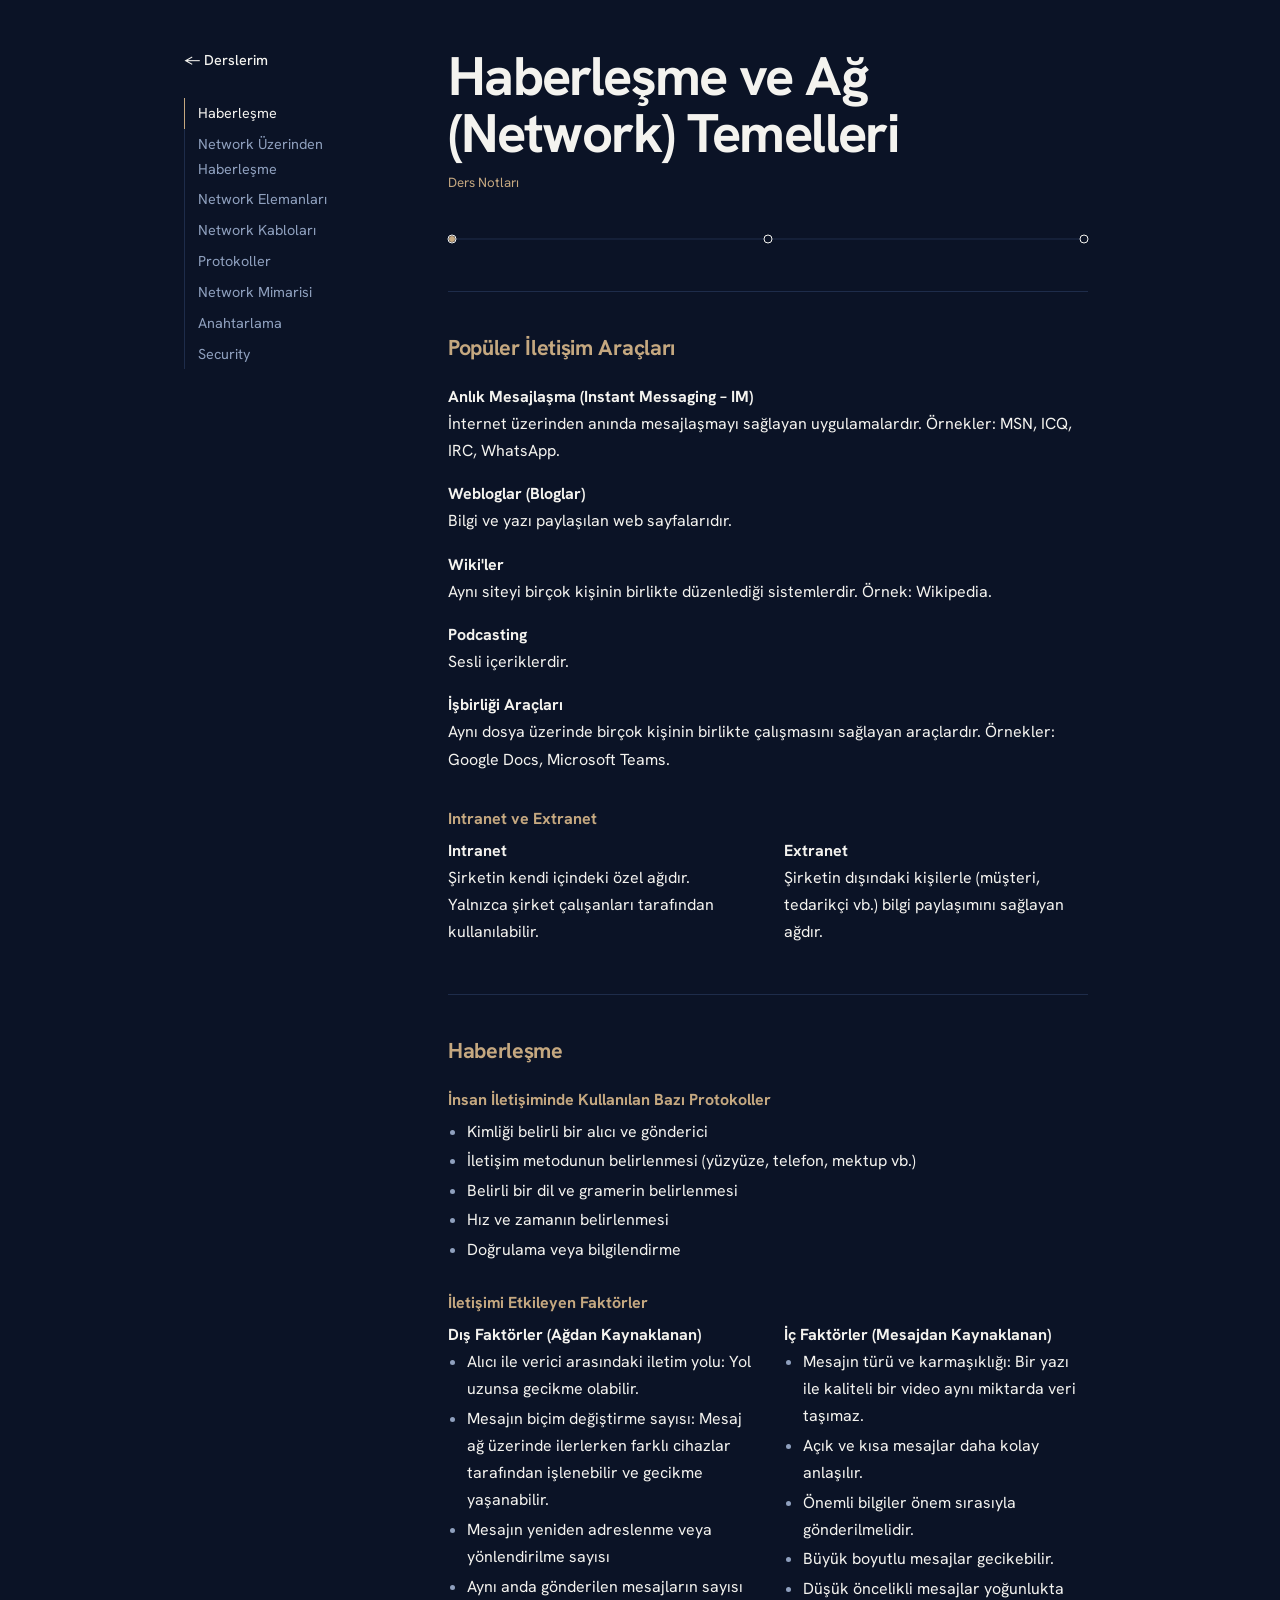
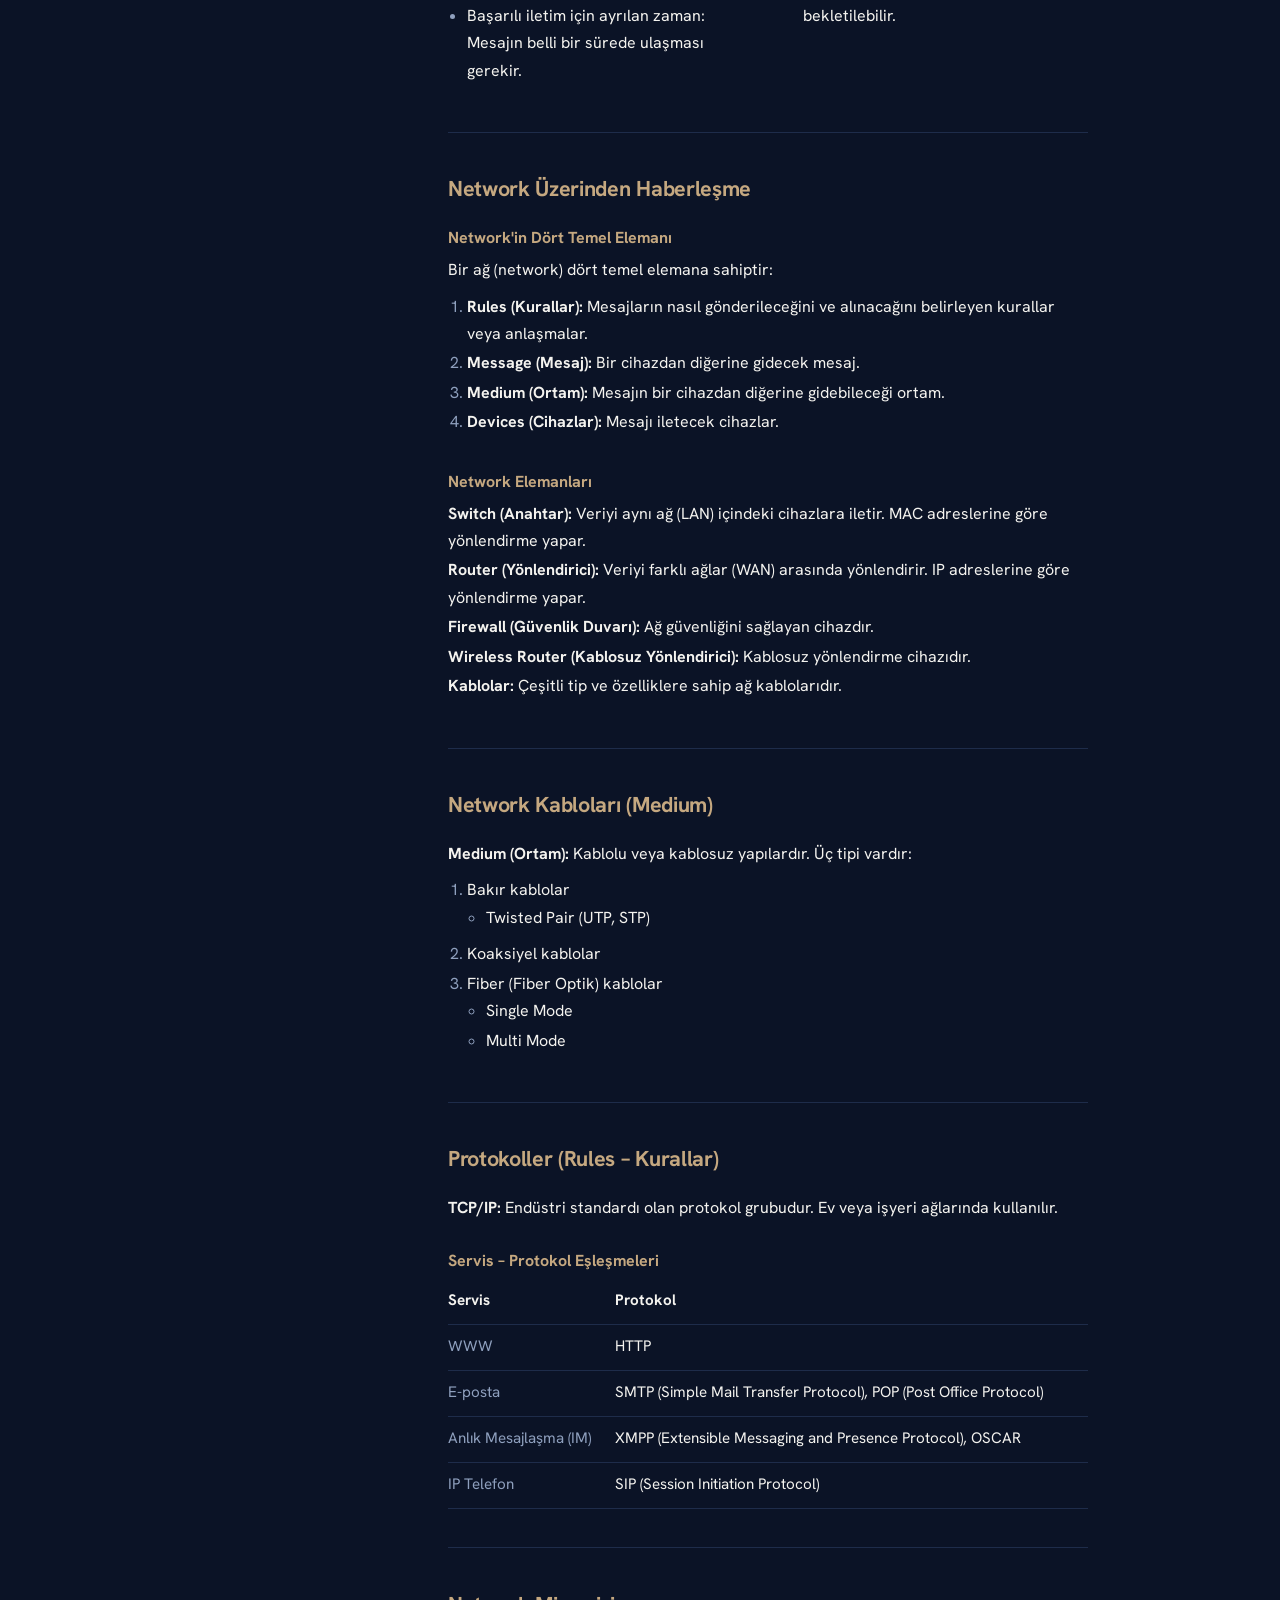
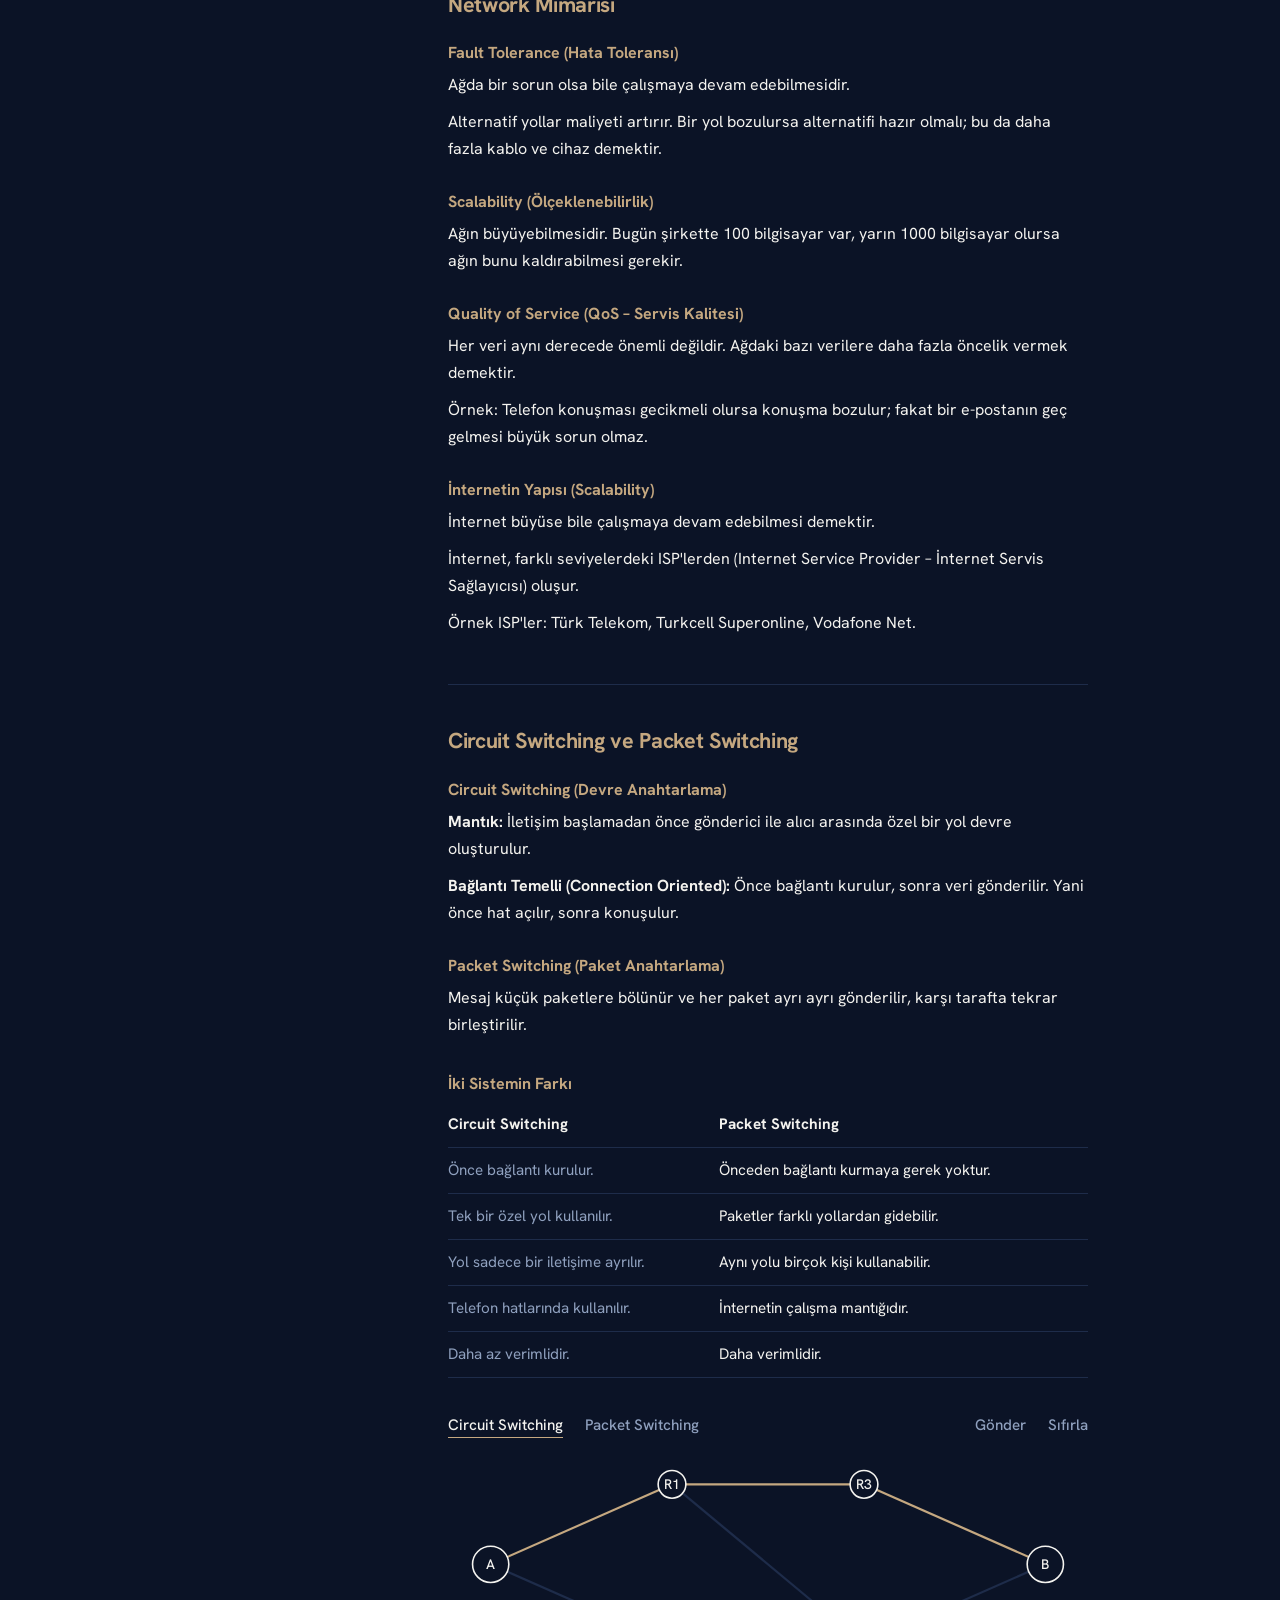
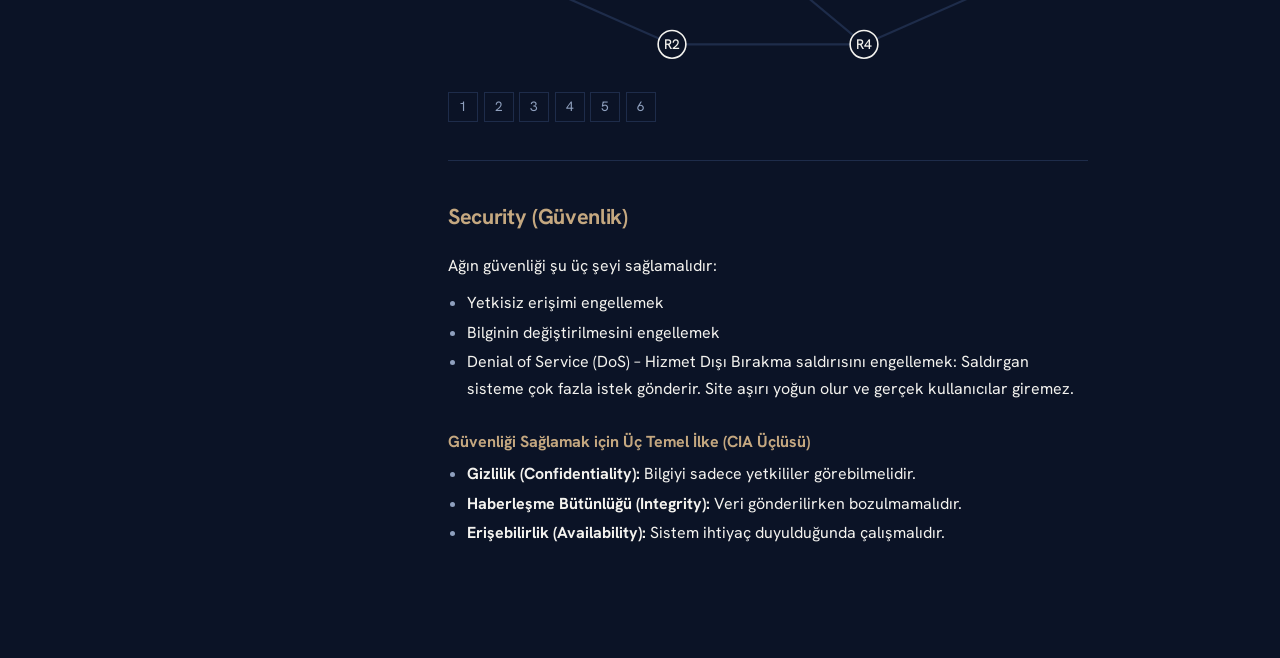
==== bilgisayar-aglari.html @ 6d664e9d "Add files via upload" ====
<!DOCTYPE html>
<html lang="tr">
<head>
<meta charset="UTF-8">
<meta name="viewport" content="width=device-width, initial-scale=1">
<title>Bilgisayar Ağları</title>
<link href="https://fonts.googleapis.com/css2?family=Hanken+Grotesk:wght@400;500;700&display=swap" rel="stylesheet">
<style>
/* Renkleri index.html menüsündeki değerlerle değiştir: sadece bu 5 satır */
:root{
  --bg:#0b1326;
  --ink:#f4f3ef;
  --mute:#8fa0be;
  --line:#1e2c4a;
  --accent:#c5a880;
  --on-accent:#0b1326;
  color-scheme:dark;
  --font:'Hanken Grotesk','Segoe UI',system-ui,sans-serif;
}
*{box-sizing:border-box}
html{scroll-behavior:smooth}
body{margin:0;background:var(--bg);color:var(--ink);font:400 1rem/1.7 var(--font)}
a{color:inherit}
:focus-visible{outline:2px solid var(--accent);outline-offset:3px}
.layout{display:grid;grid-template-columns:200px minmax(0,640px);gap:4rem;max-width:960px;margin:auto;padding:0 1.5rem}
aside{position:sticky;top:0;align-self:start;padding:3rem 0;font-size:.9rem}
aside a{display:block;text-decoration:none;color:var(--mute);padding:.2rem 0 .2rem .8rem;border-left:1px solid var(--line);transition:color .2s,border-color .2s}
aside a:hover,aside a.on{color:var(--ink);border-color:var(--accent)}
aside .back{border:0;padding:0;margin-bottom:1.6rem;color:var(--ink);font-weight:500}
header{padding:3rem 0 2.5rem}
h1{font-weight:700;font-size:clamp(2.2rem,6vw,3.4rem);line-height:1.05;letter-spacing:-.03em;margin:0}
header small{display:block;margin-top:.6rem;color:var(--accent)}
.wire{display:block;width:100%;height:24px;margin-top:2rem;overflow:visible}
.wire line{stroke:var(--line);stroke-width:1}
.wire circle.n{fill:var(--bg);stroke:var(--ink);stroke-width:1}
.wire circle.p{fill:var(--accent);animation:run 6s cubic-bezier(.6,0,.4,1) infinite}
@keyframes run{0%{cx:4}45%,55%{cx:50%}100%{cx:calc(100% - 4px)}}
section{padding:2.4rem 0;border-top:1px solid var(--line)}
h2{font-size:1.35rem;font-weight:700;letter-spacing:-.015em;margin:0 0 1rem;color:var(--accent)}
h3{font-size:1rem;font-weight:700;margin:1.6rem 0 .3rem;color:var(--accent)}
h3:first-of-type{margin-top:0}
p{margin:0 0 .6rem}
ul,ol{margin:0 0 .6rem;padding-left:1.2rem}
li{margin-bottom:.15rem}
li::marker{color:var(--mute)}
dl{margin:0}
dt{font-weight:700;margin-top:1rem}
dd{margin:0}
.two{display:grid;grid-template-columns:1fr 1fr;gap:2rem}
table{width:100%;border-collapse:collapse;font-size:.95rem}
th,td{text-align:left;vertical-align:top;padding:.6rem .8rem .6rem 0;border-bottom:1px solid var(--line)}
th{font-weight:700;color:var(--ink)}
td:first-child{color:var(--mute)}
.wrap{overflow-x:auto}
/* simülasyon */
.bar{display:flex;gap:1.4rem;align-items:baseline;flex-wrap:wrap;margin:.4rem 0 .6rem}
button{font:500 .95rem var(--font);background:none;border:0;border-bottom:1px solid transparent;padding:.1rem 0;color:var(--mute);cursor:pointer;transition:color .2s,border-color .2s}
button:hover{color:var(--ink)}
button[aria-pressed=true]{color:var(--ink);border-color:var(--accent)}
.bar .sp{flex:1}
#sim svg{width:100%;height:auto;display:block}
.lk{stroke:var(--line);stroke-width:2;transition:stroke .25s}
.lk.res{stroke:var(--accent)}
.lk.cut{stroke:var(--ink);stroke-dasharray:2 8;stroke-linecap:round}
.hit{stroke:transparent;stroke-width:24;cursor:pointer}
.nd{fill:var(--bg);stroke:var(--ink);stroke-width:1.5}
.nl{font:500 13px var(--font);fill:var(--ink);text-anchor:middle}
.pk{fill:var(--accent)}
#slots{display:flex;gap:.35rem;margin-top:.6rem}
.slot{width:30px;height:30px;border:1px solid var(--line);display:grid;place-items:center;font-size:.85rem;color:var(--mute);transition:all .25s}
.slot.ok{background:var(--accent);border-color:var(--accent);color:var(--on-accent)}
@media(max-width:760px){.layout{grid-template-columns:1fr;gap:0}aside{position:static;display:flex;flex-wrap:wrap;gap:.2rem 1rem;padding:1.2rem 0 0}aside a{border:0;padding:0}aside .back{width:100%;margin:0}.two{grid-template-columns:1fr}}
@media(prefers-reduced-motion:reduce){.wire circle.p{animation:none}html{scroll-behavior:auto}}
</style>
</head>
<body>
<div class="layout">
<aside>
  <a class="back" href="index.html">← Derslerim</a>
  <a href="#haberlesme">Haberleşme</a>
  <a href="#network">Network Üzerinden Haberleşme</a>
  <a href="#elemanlar">Network Elemanları</a>
  <a href="#kablolar">Network Kabloları</a>
  <a href="#protokoller">Protokoller</a>
  <a href="#mimari">Network Mimarisi</a>
  <a href="#anahtarlama">Anahtarlama</a>
  <a href="#guvenlik">Security</a>
</aside>

<main>
<header>
  <h1>Haberleşme ve Ağ (Network) Temelleri</h1>
  <small>Ders Notları</small>
  <svg class="wire" aria-hidden="true"><line x1="4" y1="12" x2="100%" y2="12"/><circle class="n" cx="4" cy="12" r="4"/><circle class="n" cx="50%" cy="12" r="4"/><circle class="n" cx="calc(100% - 4px)" cy="12" r="4"/><circle class="p" cx="4" cy="12" r="3"/></svg>
</header>

<section id="haberlesme">
  <h2>Popüler İletişim Araçları</h2>
  <dl>
    <dt>Anlık Mesajlaşma (Instant Messaging – IM)</dt>
    <dd>İnternet üzerinden anında mesajlaşmayı sağlayan uygulamalardır. Örnekler: MSN, ICQ, IRC, WhatsApp.</dd>
    <dt>Webloglar (Bloglar)</dt>
    <dd>Bilgi ve yazı paylaşılan web sayfalarıdır.</dd>
    <dt>Wiki'ler</dt>
    <dd>Aynı siteyi birçok kişinin birlikte düzenlediği sistemlerdir. Örnek: Wikipedia.</dd>
    <dt>Podcasting</dt>
    <dd>Sesli içeriklerdir.</dd>
    <dt>İşbirliği Araçları</dt>
    <dd>Aynı dosya üzerinde birçok kişinin birlikte çalışmasını sağlayan araçlardır. Örnekler: Google Docs, Microsoft Teams.</dd>
  </dl>
  <h3 style="margin-top:2rem">Intranet ve Extranet</h3>
  <div class="two">
    <div><strong>Intranet</strong><p>Şirketin kendi içindeki özel ağıdır. Yalnızca şirket çalışanları tarafından kullanılabilir.</p></div>
    <div><strong>Extranet</strong><p>Şirketin dışındaki kişilerle (müşteri, tedarikçi vb.) bilgi paylaşımını sağlayan ağdır.</p></div>
  </div>
</section>

<section id="network">
  <h2>Haberleşme</h2>
  <h3>İnsan İletişiminde Kullanılan Bazı Protokoller</h3>
  <ul>
    <li>Kimliği belirli bir alıcı ve gönderici</li>
    <li>İletişim metodunun belirlenmesi (yüzyüze, telefon, mektup vb.)</li>
    <li>Belirli bir dil ve gramerin belirlenmesi</li>
    <li>Hız ve zamanın belirlenmesi</li>
    <li>Doğrulama veya bilgilendirme</li>
  </ul>
  <h3>İletişimi Etkileyen Faktörler</h3>
  <div class="two">
    <div><strong>Dış Faktörler (Ağdan Kaynaklanan)</strong>
      <ul>
        <li>Alıcı ile verici arasındaki iletim yolu: Yol uzunsa gecikme olabilir.</li>
        <li>Mesajın biçim değiştirme sayısı: Mesaj ağ üzerinde ilerlerken farklı cihazlar tarafından işlenebilir ve gecikme yaşanabilir.</li>
        <li>Mesajın yeniden adreslenme veya yönlendirilme sayısı</li>
        <li>Aynı anda gönderilen mesajların sayısı</li>
        <li>Başarılı iletim için ayrılan zaman: Mesajın belli bir sürede ulaşması gerekir.</li>
      </ul></div>
    <div><strong>İç Faktörler (Mesajdan Kaynaklanan)</strong>
      <ul>
        <li>Mesajın türü ve karmaşıklığı: Bir yazı ile kaliteli bir video aynı miktarda veri taşımaz.</li>
        <li>Açık ve kısa mesajlar daha kolay anlaşılır.</li>
        <li>Önemli bilgiler önem sırasıyla gönderilmelidir.</li>
        <li>Büyük boyutlu mesajlar gecikebilir.</li>
        <li>Düşük öncelikli mesajlar yoğunlukta bekletilebilir.</li>
      </ul></div>
  </div>
</section>

<section id="elemanlar">
  <h2>Network Üzerinden Haberleşme</h2>
  <h3>Network'in Dört Temel Elemanı</h3>
  <p>Bir ağ (network) dört temel elemana sahiptir:</p>
  <ol>
    <li><strong>Rules (Kurallar):</strong> Mesajların nasıl gönderileceğini ve alınacağını belirleyen kurallar veya anlaşmalar.</li>
    <li><strong>Message (Mesaj):</strong> Bir cihazdan diğerine gidecek mesaj.</li>
    <li><strong>Medium (Ortam):</strong> Mesajın bir cihazdan diğerine gidebileceği ortam.</li>
    <li><strong>Devices (Cihazlar):</strong> Mesajı iletecek cihazlar.</li>
  </ol>
  <h3 style="margin-top:2rem">Network Elemanları</h3>
  <ul style="list-style:none;padding:0">
    <li><strong>Switch (Anahtar):</strong> Veriyi aynı ağ (LAN) içindeki cihazlara iletir. MAC adreslerine göre yönlendirme yapar.</li>
    <li><strong>Router (Yönlendirici):</strong> Veriyi farklı ağlar (WAN) arasında yönlendirir. IP adreslerine göre yönlendirme yapar.</li>
    <li><strong>Firewall (Güvenlik Duvarı):</strong> Ağ güvenliğini sağlayan cihazdır.</li>
    <li><strong>Wireless Router (Kablosuz Yönlendirici):</strong> Kablosuz yönlendirme cihazıdır.</li>
    <li><strong>Kablolar:</strong> Çeşitli tip ve özelliklere sahip ağ kablolarıdır.</li>
  </ul>
</section>

<section id="kablolar">
  <h2>Network Kabloları (Medium)</h2>
  <p><strong>Medium (Ortam):</strong> Kablolu veya kablosuz yapılardır. Üç tipi vardır:</p>
  <ol>
    <li>Bakır kablolar
      <ul><li>Twisted Pair (UTP, STP)</li></ul></li>
    <li>Koaksiyel kablolar</li>
    <li>Fiber (Fiber Optik) kablolar
      <ul><li>Single Mode</li><li>Multi Mode</li></ul></li>
  </ol>
</section>

<section id="protokoller">
  <h2>Protokoller (Rules – Kurallar)</h2>
  <p><strong>TCP/IP:</strong> Endüstri standardı olan protokol grubudur. Ev veya işyeri ağlarında kullanılır.</p>
  <h3 style="margin-top:1.6rem">Servis – Protokol Eşleşmeleri</h3>
  <div class="wrap"><table>
    <tr><th>Servis</th><th>Protokol</th></tr>
    <tr><td>WWW</td><td>HTTP</td></tr>
    <tr><td>E-posta</td><td>SMTP (Simple Mail Transfer Protocol), POP (Post Office Protocol)</td></tr>
    <tr><td>Anlık Mesajlaşma (IM)</td><td>XMPP (Extensible Messaging and Presence Protocol), OSCAR</td></tr>
    <tr><td>IP Telefon</td><td>SIP (Session Initiation Protocol)</td></tr>
  </table></div>
</section>

<section id="mimari">
  <h2>Network Mimarisi</h2>
  <h3>Fault Tolerance (Hata Toleransı)</h3>
  <p>Ağda bir sorun olsa bile çalışmaya devam edebilmesidir.</p>
  <p>Alternatif yollar maliyeti artırır. Bir yol bozulursa alternatifi hazır olmalı; bu da daha fazla kablo ve cihaz demektir.</p>
  <h3>Scalability (Ölçeklenebilirlik)</h3>
  <p>Ağın büyüyebilmesidir. Bugün şirkette 100 bilgisayar var, yarın 1000 bilgisayar olursa ağın bunu kaldırabilmesi gerekir.</p>
  <h3>Quality of Service (QoS – Servis Kalitesi)</h3>
  <p>Her veri aynı derecede önemli değildir. Ağdaki bazı verilere daha fazla öncelik vermek demektir.</p>
  <p>Örnek: Telefon konuşması gecikmeli olursa konuşma bozulur; fakat bir e-postanın geç gelmesi büyük sorun olmaz.</p>
  <h3>İnternetin Yapısı (Scalability)</h3>
  <p>İnternet büyüse bile çalışmaya devam edebilmesi demektir.</p>
  <p>İnternet, farklı seviyelerdeki ISP'lerden (Internet Service Provider – İnternet Servis Sağlayıcısı) oluşur.</p>
  <p>Örnek ISP'ler: Türk Telekom, Turkcell Superonline, Vodafone Net.</p>
</section>

<section id="anahtarlama">
  <h2>Circuit Switching ve Packet Switching</h2>
  <h3>Circuit Switching (Devre Anahtarlama)</h3>
  <p><strong>Mantık:</strong> İletişim başlamadan önce gönderici ile alıcı arasında özel bir yol devre oluşturulur.</p>
  <p><strong>Bağlantı Temelli (Connection Oriented):</strong> Önce bağlantı kurulur, sonra veri gönderilir. Yani önce hat açılır, sonra konuşulur.</p>
  <h3>Packet Switching (Paket Anahtarlama)</h3>
  <p>Mesaj küçük paketlere bölünür ve her paket ayrı ayrı gönderilir, karşı tarafta tekrar birleştirilir.</p>

  <h3 style="margin-top:2rem">İki Sistemin Farkı</h3>
  <div class="wrap"><table>
    <tr><th>Circuit Switching</th><th>Packet Switching</th></tr>
    <tr><td>Önce bağlantı kurulur.</td><td>Önceden bağlantı kurmaya gerek yoktur.</td></tr>
    <tr><td>Tek bir özel yol kullanılır.</td><td>Paketler farklı yollardan gidebilir.</td></tr>
    <tr><td>Yol sadece bir iletişime ayrılır.</td><td>Aynı yolu birçok kişi kullanabilir.</td></tr>
    <tr><td>Telefon hatlarında kullanılır.</td><td>İnternetin çalışma mantığıdır.</td></tr>
    <tr><td>Daha az verimlidir.</td><td>Daha verimlidir.</td></tr>
  </table></div>

  <div id="sim" style="margin-top:2.2rem">
    <div class="bar" role="group" aria-label="Mod">
      <button id="mCir" aria-pressed="true">Circuit Switching</button>
      <button id="mPak" aria-pressed="false">Packet Switching</button>
      <span class="sp"></span>
      <button id="go">Gönder</button>
      <button id="rs">Sıfırla</button>
    </div>
    <svg viewBox="0 0 600 220" role="img" aria-label="A ile B arasındaki ağ; hatlara tıklayarak kes"><g id="links"></g><g id="nodes"></g><g id="fly"></g></svg>
    <div id="slots" aria-hidden="true"></div>
  </div>
</section>

<section id="guvenlik">
  <h2>Security (Güvenlik)</h2>
  <p>Ağın güvenliği şu üç şeyi sağlamalıdır:</p>
  <ul>
    <li>Yetkisiz erişimi engellemek</li>
    <li>Bilginin değiştirilmesini engellemek</li>
    <li>Denial of Service (DoS) – Hizmet Dışı Bırakma saldırısını engellemek: Saldırgan sisteme çok fazla istek gönderir. Site aşırı yoğun olur ve gerçek kullanıcılar giremez.</li>
  </ul>
  <h3 style="margin-top:1.6rem">Güvenliği Sağlamak için Üç Temel İlke (CIA Üçlüsü)</h3>
  <ul>
    <li><strong>Gizlilik (Confidentiality):</strong> Bilgiyi sadece yetkililer görebilmelidir.</li>
    <li><strong>Haberleşme Bütünlüğü (Integrity):</strong> Veri gönderilirken bozulmamalıdır.</li>
    <li><strong>Erişebilirlik (Availability):</strong> Sistem ihtiyaç duyulduğunda çalışmalıdır.</li>
  </ul>
</section>
<div style="height:4rem"></div>
</main>
</div>

<script>
var io=new IntersectionObserver(function(es){es.forEach(function(e){if(e.isIntersecting)document.querySelectorAll('aside a[href^="#"]').forEach(function(a){a.classList.toggle('on',a.getAttribute('href')==='#'+e.target.id)})})},{rootMargin:'-30% 0px -65% 0px'});
document.querySelectorAll('section').forEach(function(s){io.observe(s)});

var N={A:[40,110],R1:[210,35],R2:[210,185],R3:[390,35],R4:[390,185],B:[560,110]};
var L=[['A','R1'],['A','R2'],['R1','R3'],['R2','R4'],['R3','B'],['R4','B'],['R1','R4']];
var P=[['A','R1','R3','B'],['A','R2','R4','B'],['A','R1','R4','B']];
var cut={},mode='cir',busy=false,NS='http://www.w3.org/2000/svg';
var key=function(a,b){return [a,b].sort().join('-')};
function el(t,at,p){var e=document.createElementNS(NS,t);for(var k in at)e.setAttribute(k,at[k]);p.appendChild(e);return e}
var gl=document.getElementById('links'),gn=document.getElementById('nodes'),gf=document.getElementById('fly'),sl=document.getElementById('slots'),lk={};
L.forEach(function(l){var a=N[l[0]],b=N[l[1]],k=key(l[0],l[1]);
  lk[k]=el('line',{x1:a[0],y1:a[1],x2:b[0],y2:b[1],'class':'lk'},gl);
  el('line',{x1:a[0],y1:a[1],x2:b[0],y2:b[1],'class':'hit'},gl).addEventListener('click',function(){if(busy)return;cut[k]=!cut[k];paint()})});
for(var n in N){el('circle',{cx:N[n][0],cy:N[n][1],r:n.length==1?17:13,'class':'nd'},gn);
  el('text',{x:N[n][0],y:N[n][1]+4.5,'class':'nl'},gn).textContent=n}
function paint(){for(var k in lk)lk[k].setAttribute('class','lk'+(cut[k]?' cut':''));
  if(mode==='cir'&&!busy)res(P[0])}
function res(p){for(var i=0;i<p.length-1;i++){var k=key(p[i],p[i+1]);if(!cut[k])lk[k].classList.add('res')}}
function ok(p){for(var i=0;i<p.length-1;i++)if(cut[key(p[i],p[i+1])])return false;return true}
var rm=matchMedia('(prefers-reduced-motion:reduce)').matches;
function fly(path,dur,r,done){var c=el('circle',{r:r,'class':'pk'},gf),s=[],tot=0;
  for(var i=0;i<path.length-1;i++){var a=N[path[i]],b=N[path[i+1]],d=Math.hypot(b[0]-a[0],b[1]-a[1]);s.push([a,b,d]);tot+=d}
  var t0=performance.now();dur=rm?1:dur;
  (function f(now){var u=Math.min((now-t0)/dur,1),x=u*tot,i=0;while(i<s.length-1&&x>s[i][2]){x-=s[i][2];i++}
    var q=Math.min(x/s[i][2],1);c.setAttribute('cx',s[i][0][0]+(s[i][1][0]-s[i][0][0])*q);c.setAttribute('cy',s[i][0][1]+(s[i][1][1]-s[i][0][1])*q);
    if(u<1)requestAnimationFrame(f);else{gf.removeChild(c);done()}})(t0)}
function reset(){sl.innerHTML='';for(var i=1;i<=6;i++){var d=document.createElement('div');d.className='slot';d.textContent=i;sl.appendChild(d)}}
function all(){[].forEach.call(sl.children,function(s){s.classList.add('ok')})}
function send(){if(busy)return;reset();paint();
  if(mode==='cir'){var p=P[0];if(!ok(p))return;busy=true;res(p);
    setTimeout(function(){fly(p,1800,11,function(){all();busy=false;paint()})},450);
  }else{var av=P.filter(ok);if(!av.length)return;busy=true;var got=0;
    for(var i=0;i<6;i++)(function(i){setTimeout(function(){var p=av[Math.floor(Math.random()*av.length)];
      fly(p,1100+Math.random()*900,7,function(){sl.children[i].classList.add('ok');if(++got===6)busy=false})},i*260)})(i)}}
function setMode(m){if(busy)return;mode=m;document.getElementById('mCir').setAttribute('aria-pressed',m==='cir');document.getElementById('mPak').setAttribute('aria-pressed',m==='pak');reset();paint()}
document.getElementById('mCir').onclick=function(){setMode('cir')};
document.getElementById('mPak').onclick=function(){setMode('pak')};
document.getElementById('go').onclick=send;
document.getElementById('rs').onclick=function(){if(busy)return;cut={};reset();paint()};
reset();paint();
</script>
</body>
</html>
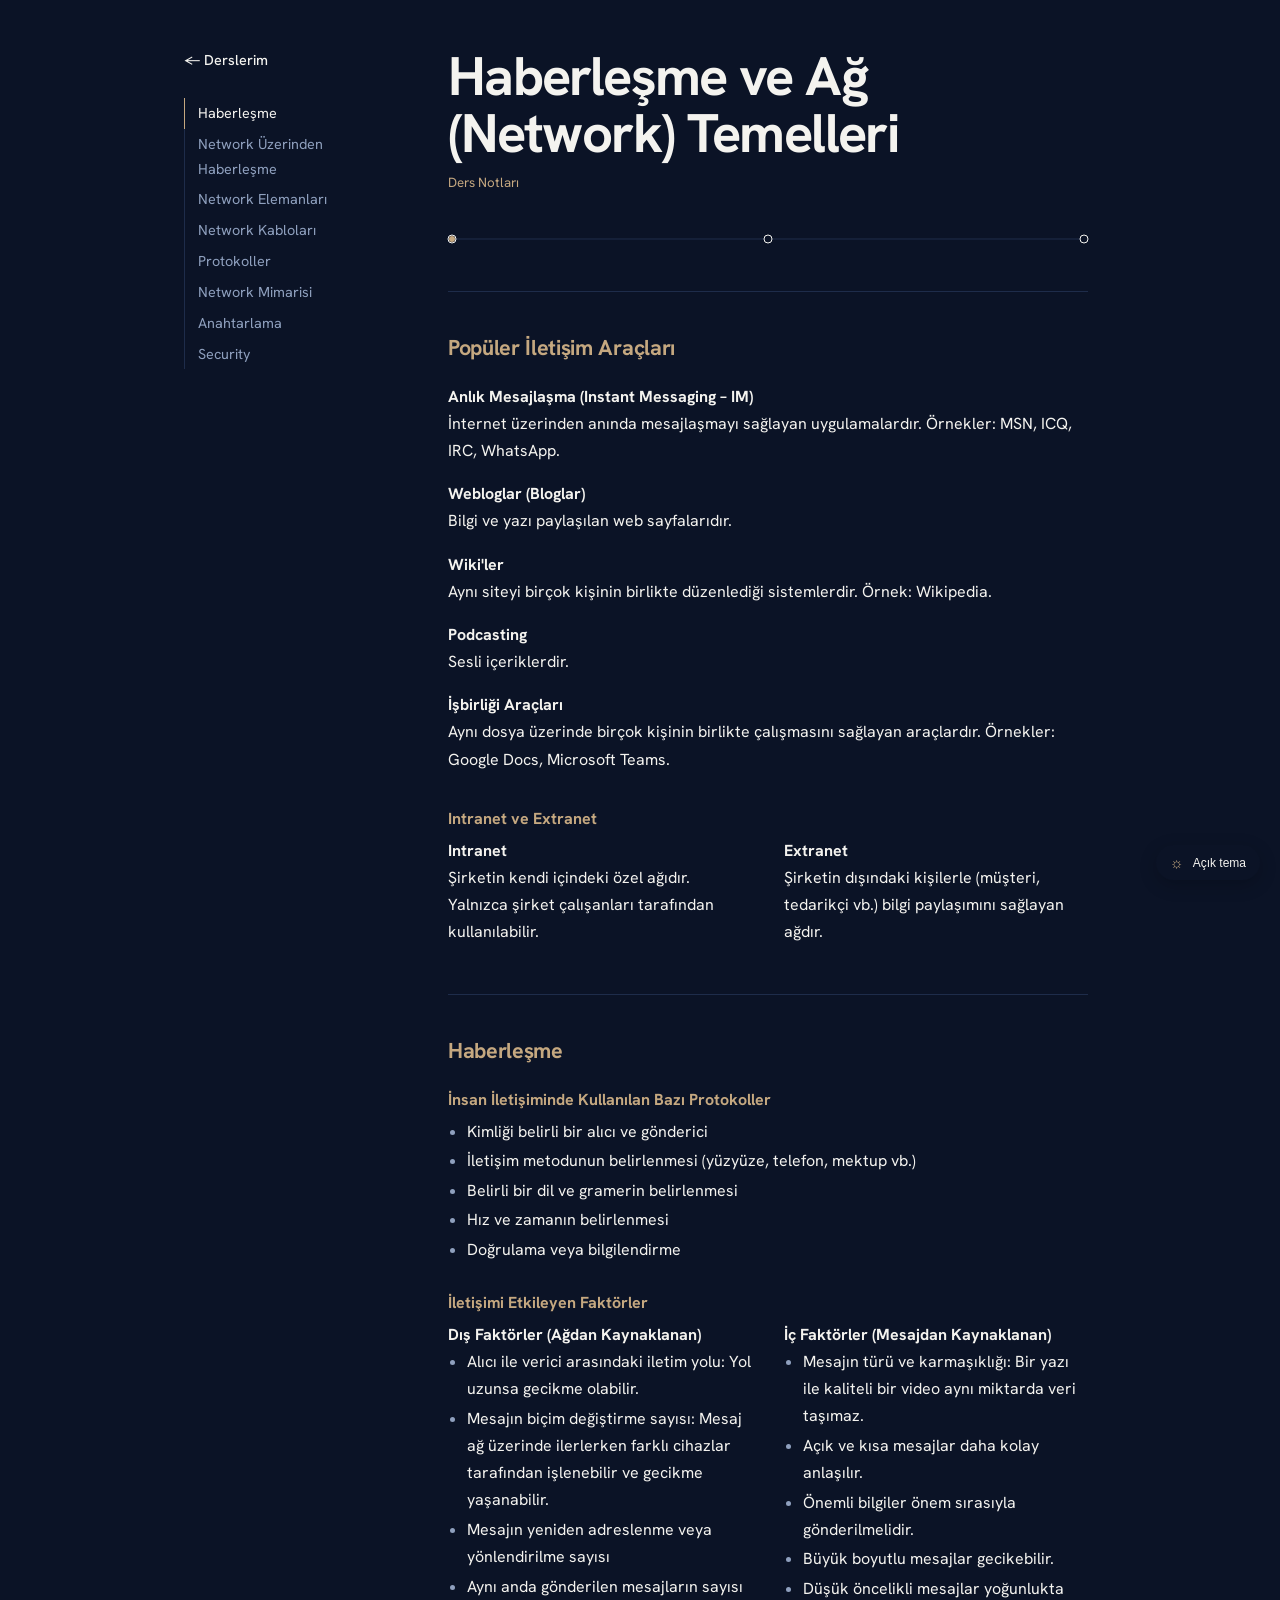
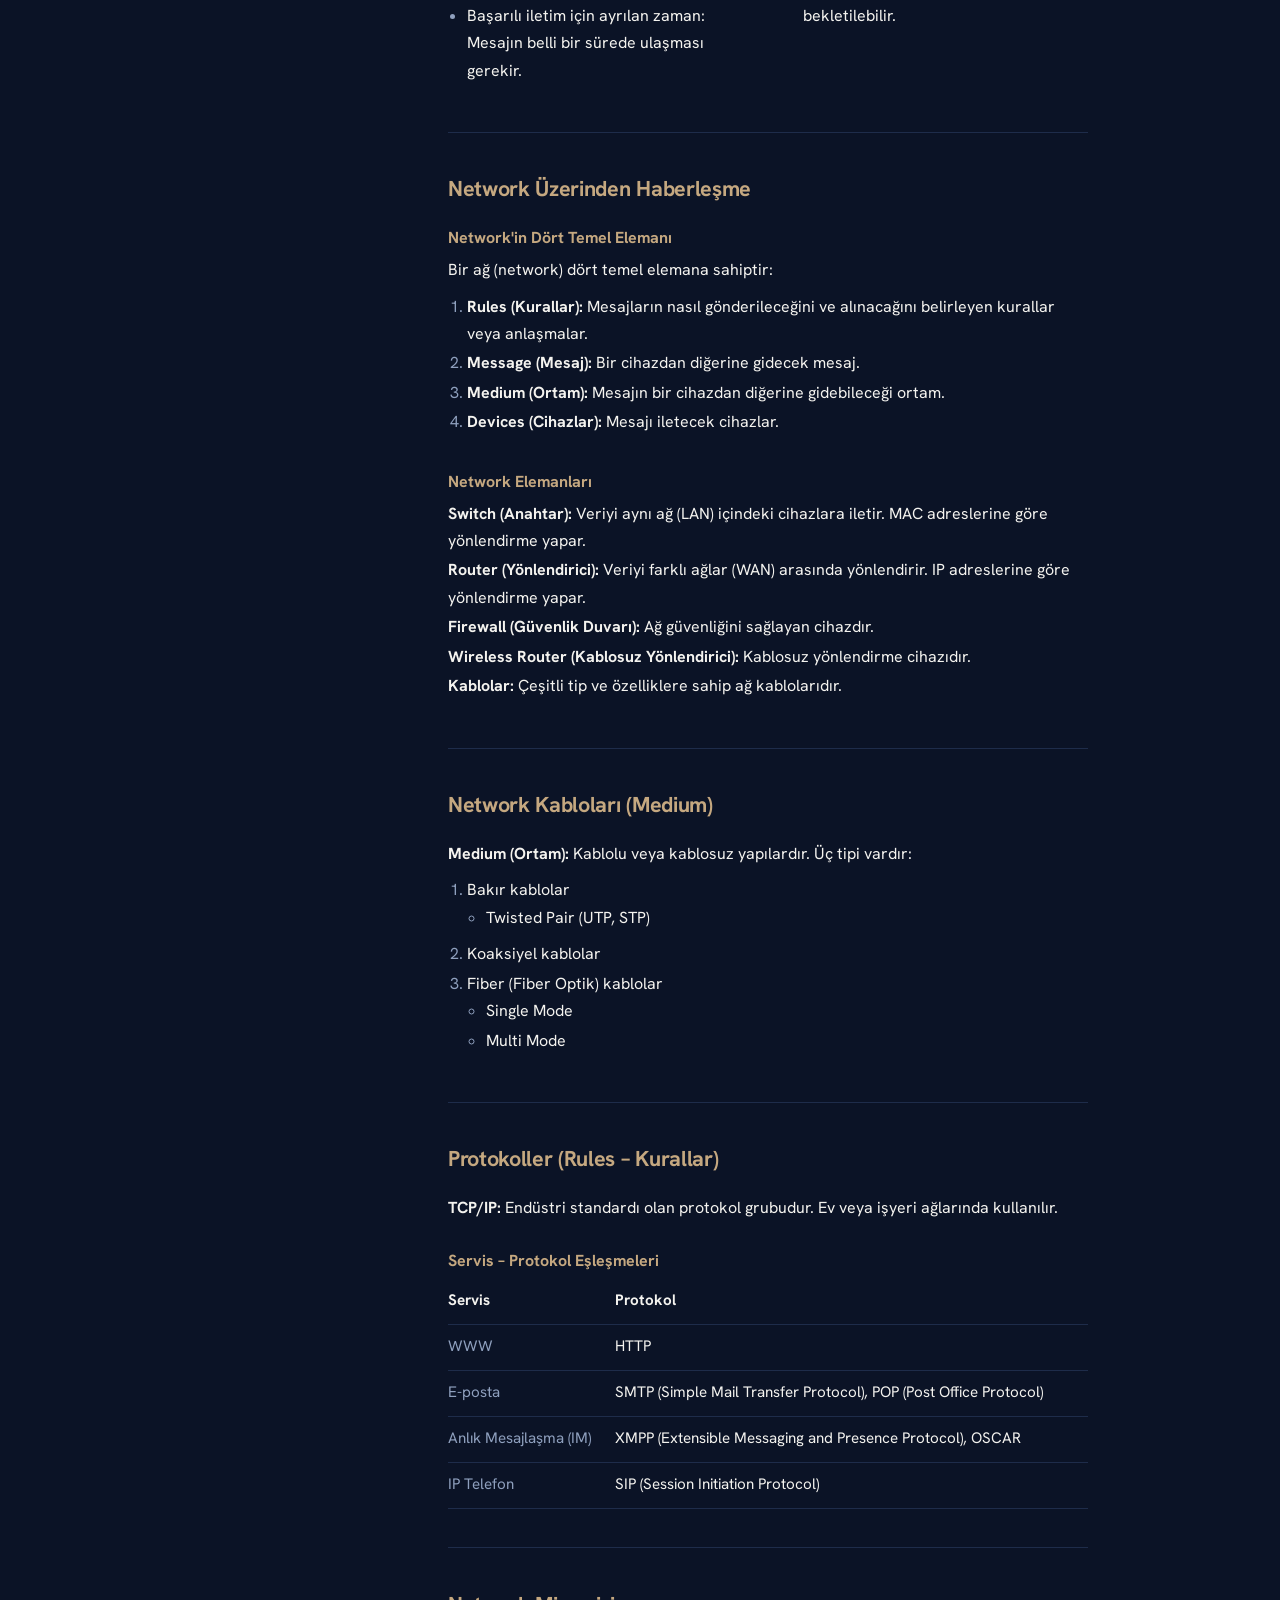
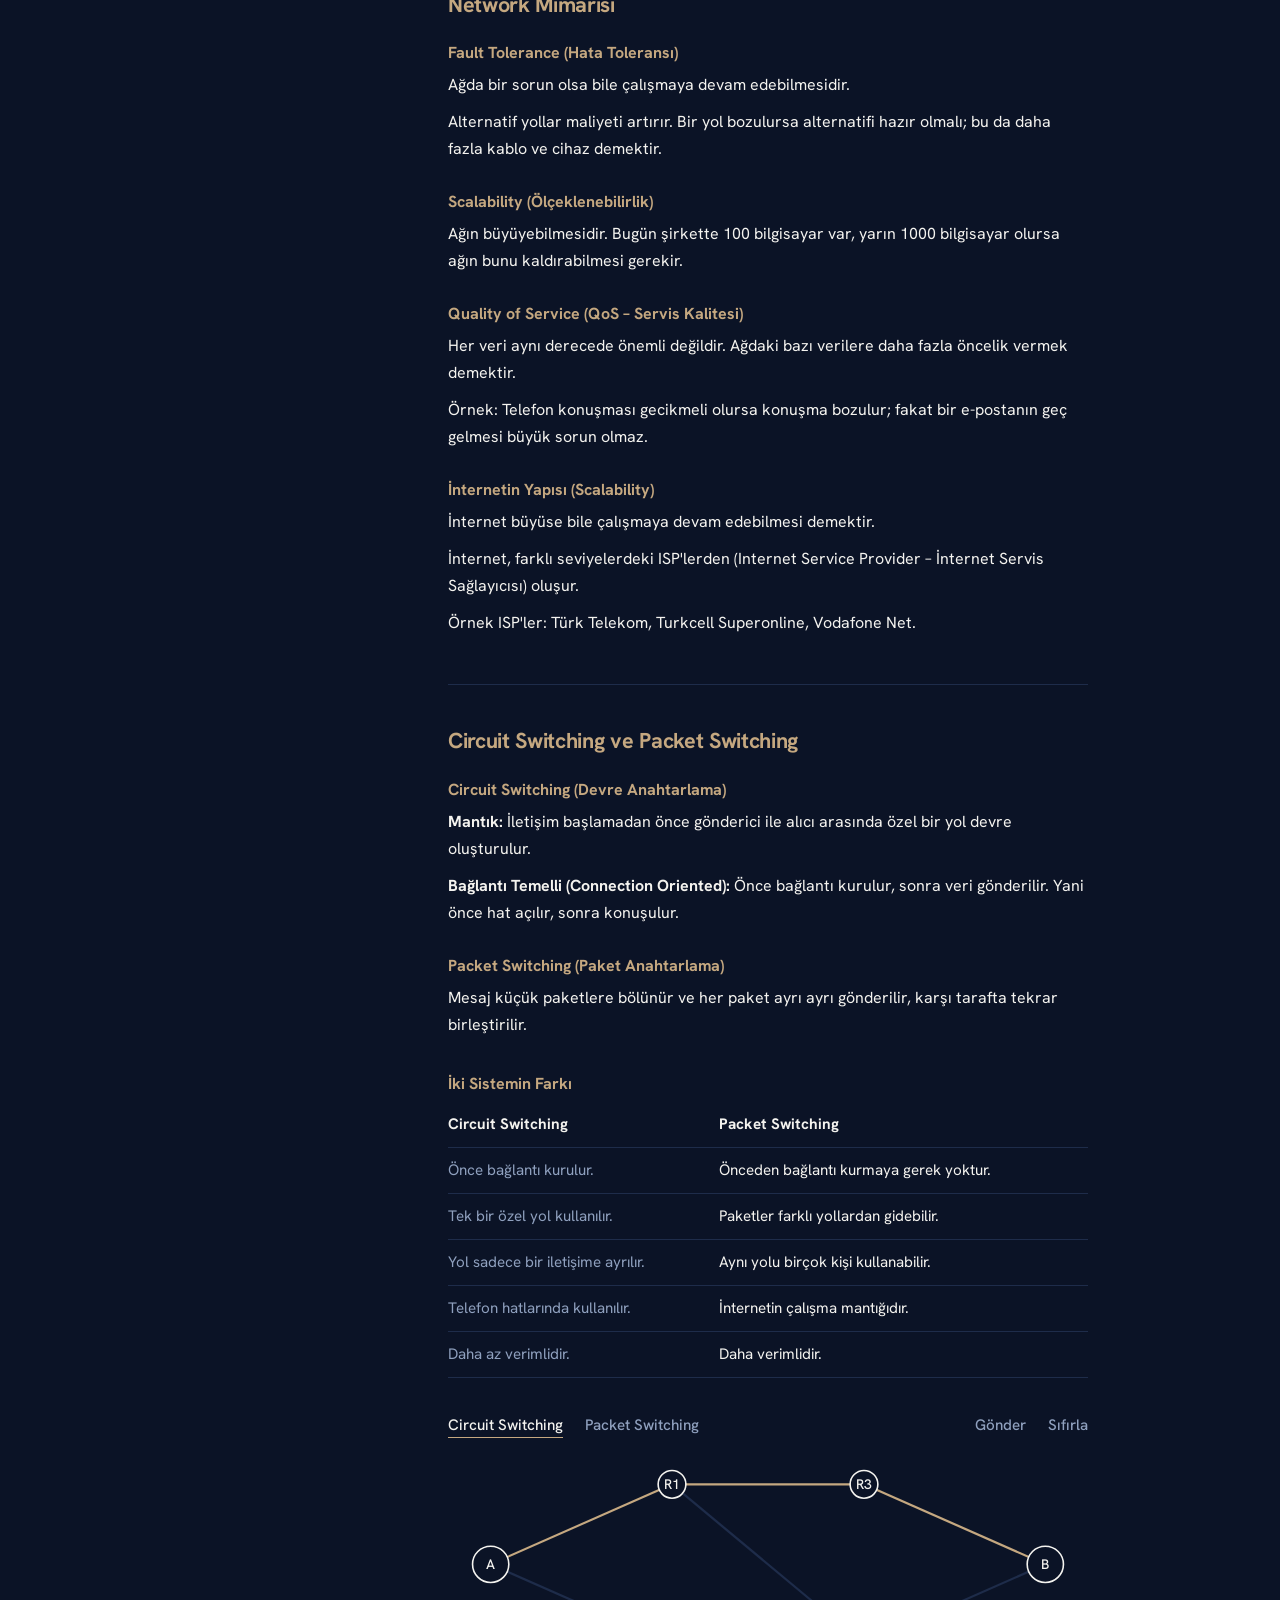
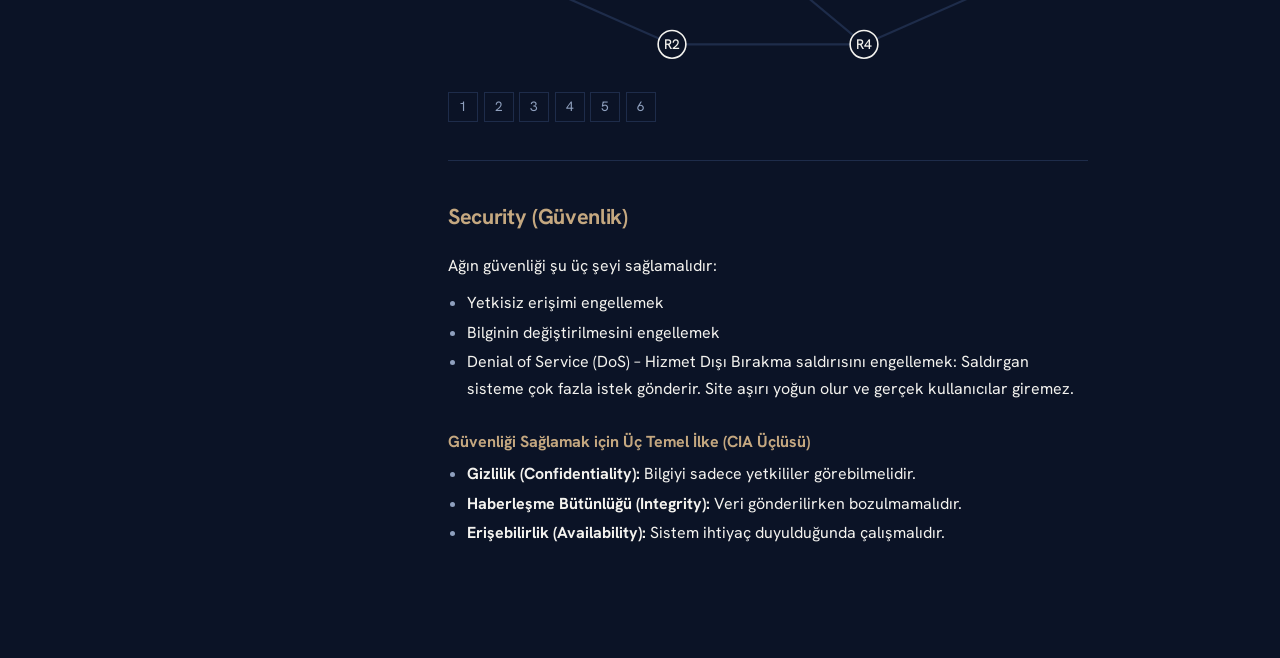
==== commit f7a127af: "Add files via upload" ====
--- a/bilgisayar-aglari.html
+++ b/bilgisayar-aglari.html
@@ -1,10 +1,13 @@
 <!DOCTYPE html>
 <html lang="tr">
 <head>
+<script>(function(){try{if(localStorage.getItem('mis-portal-theme')==='alt')document.documentElement.setAttribute('data-theme','alt')}catch(e){}})();</script>
+
 <meta charset="UTF-8">
 <meta name="viewport" content="width=device-width, initial-scale=1">
 <title>Bilgisayar Ağları</title>
 <link href="https://fonts.googleapis.com/css2?family=Hanken+Grotesk:wght@400;500;700&display=swap" rel="stylesheet">
+<link rel="stylesheet" href="theme.css">
 <style>
 /* Renkleri index.html menüsündeki değerlerle değiştir: sadece bu 5 satır */
 :root{
@@ -299,5 +302,6 @@
 document.getElementById('rs').onclick=function(){if(busy)return;cut={};reset();paint()};
 reset();paint();
 </script>
+<script src="theme.js" defer></script>
 </body>
 </html>
--- a/theme.css
+++ b/theme.css
@@ -0,0 +1,74 @@
+/* Alternate (light) palette: parchment, forest green, and aged gold. */
+:root[data-theme="alt"] {
+  color-scheme: light;
+  --bg: #eee7d5;
+  --surface: #e3dbc5;
+  --surface2: #d9d0b8;
+  --bg2: #e3dbc5;
+  --bg3: #d9d0b8;
+  --border: #c8bea5;
+  --border2: #aa9f82;
+  --line: rgba(170, 159, 130, 0.55);
+  --line2: rgba(170, 159, 130, 0.78);
+  --text: #292f25;
+  --sub: #5c6250;
+  --muted: #7e795f;
+  --faint: #7e795f;
+  --accent: #8a6b2d;
+  --accent-bg: rgba(138, 107, 45, 0.12);
+  --accent-dim: rgba(138, 107, 45, 0.12);
+  --accent-border: rgba(138, 107, 45, 0.25);
+  --tag-hover: #d8cfb8;
+  --ink: #292f25;
+  --mute: #5c6250;
+  --on-accent: #292f25;
+
+  --info-bg: rgba(92, 117, 83, 0.1);
+  --info-text: #4f7047;
+  --info-border: rgba(92, 117, 83, 0.23);
+  --info: #4f7047;
+  --success: #4f7047;
+  --warn: #8a6726;
+  --danger: #8f4e3e;
+  --danger-bg: rgba(151, 83, 65, 0.09);
+  --danger-text: #8f4e3e;
+  --danger-border: rgba(151, 83, 65, 0.24);
+  --success-bg: rgba(92, 117, 83, 0.1);
+  --success-text: #4f7047;
+  --success-border: rgba(92, 117, 83, 0.23);
+  --warn-bg: rgba(160, 119, 43, 0.1);
+  --warn-text: #8a6726;
+  --warn-border: rgba(160, 119, 43, 0.23);
+  --purple-bg: rgba(117, 101, 75, 0.1);
+  --purple-text: #75654b;
+  --purple-border: rgba(117, 101, 75, 0.23);
+}
+
+.theme-toggle {
+  position: fixed;
+  right: 20px;
+  bottom: 20px;
+  z-index: 200;
+  display: inline-flex;
+  align-items: center;
+  gap: 9px;
+  padding: 10px 14px;
+  border: 1px solid var(--border2, var(--border));
+  border-radius: 999px;
+  background: var(--surface);
+  color: var(--text);
+  box-shadow: 0 5px 18px rgba(0, 0, 0, 0.2);
+  font: 500 12px 'DM Sans', 'Inter', sans-serif;
+  cursor: pointer;
+  transition: background .2s ease, border-color .2s ease, transform .2s ease;
+}
+.theme-toggle:hover {
+  background: var(--tag-hover, var(--surface2));
+  border-color: var(--accent);
+  transform: translateY(-2px);
+}
+.theme-toggle-icon { color: var(--accent); font-size: 15px; line-height: 1; }
+
+@media (max-width: 500px) {
+  .theme-toggle { right: 14px; bottom: 14px; }
+}
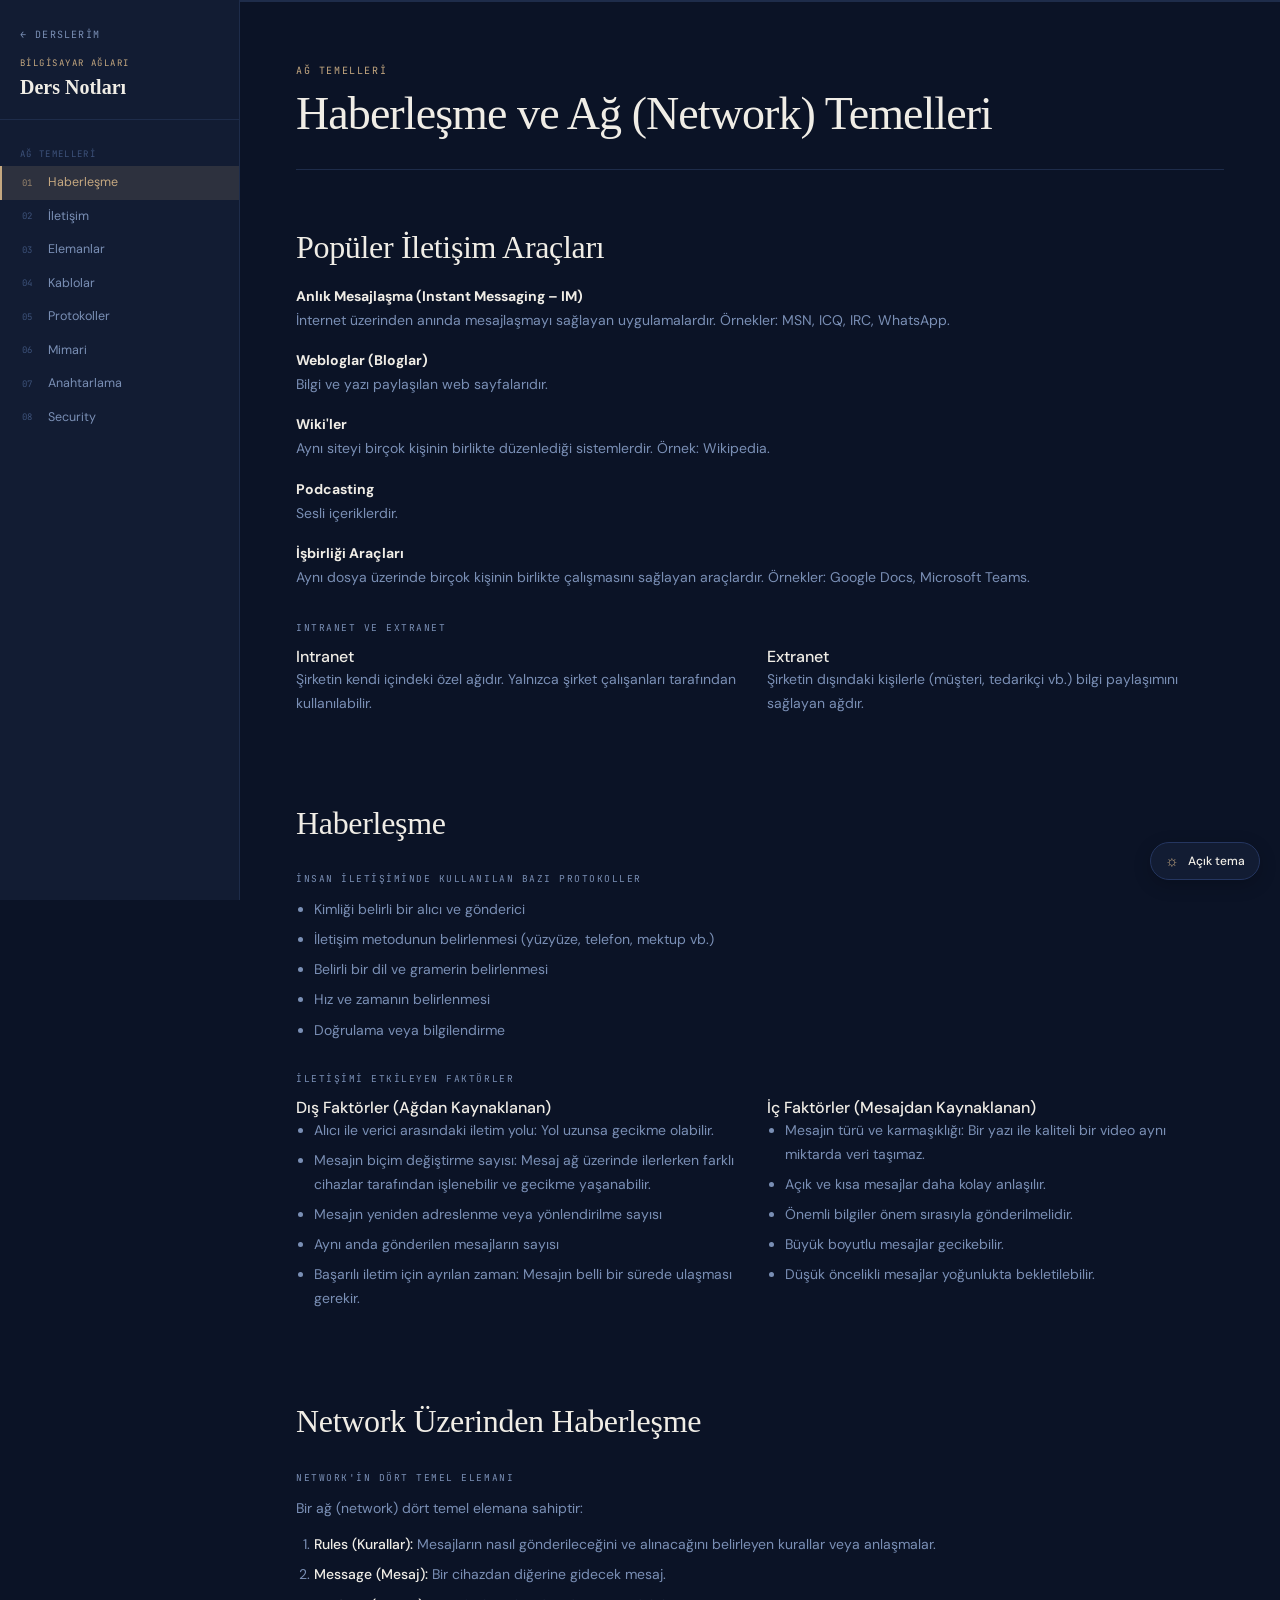
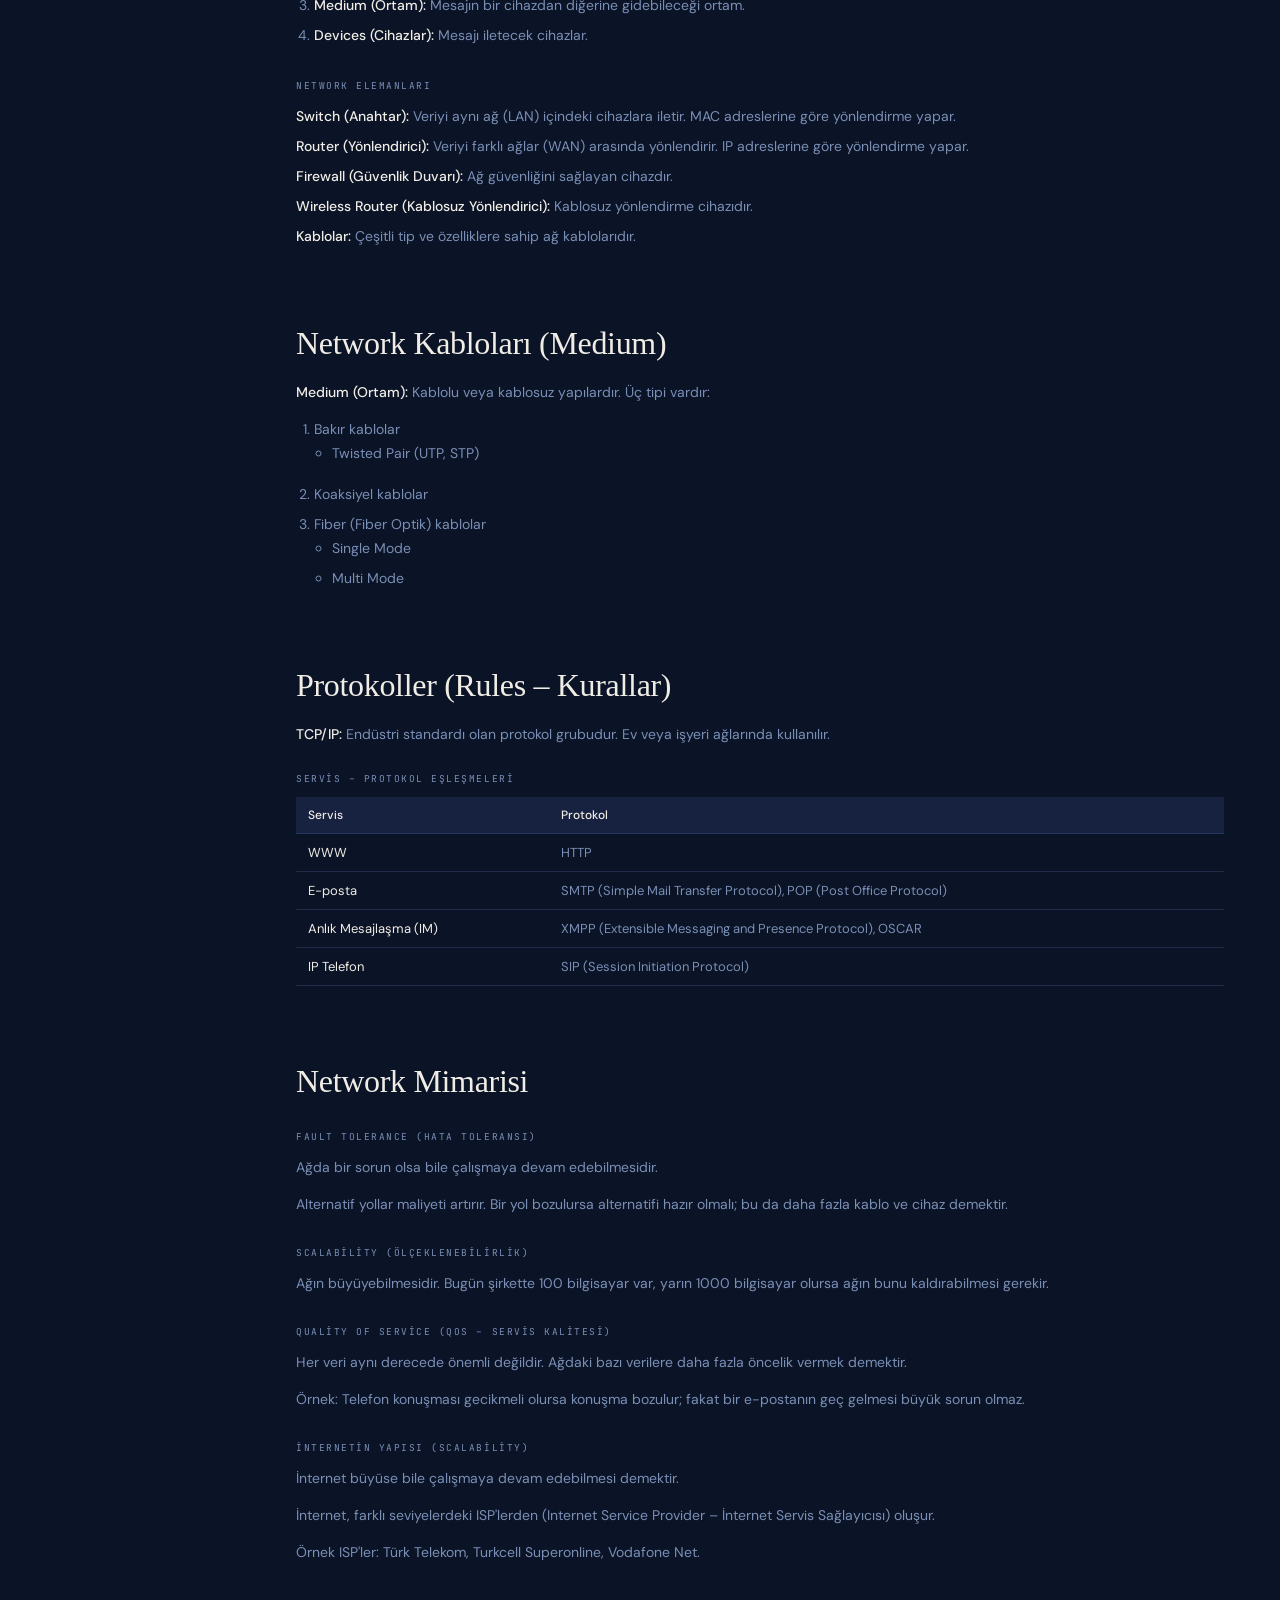
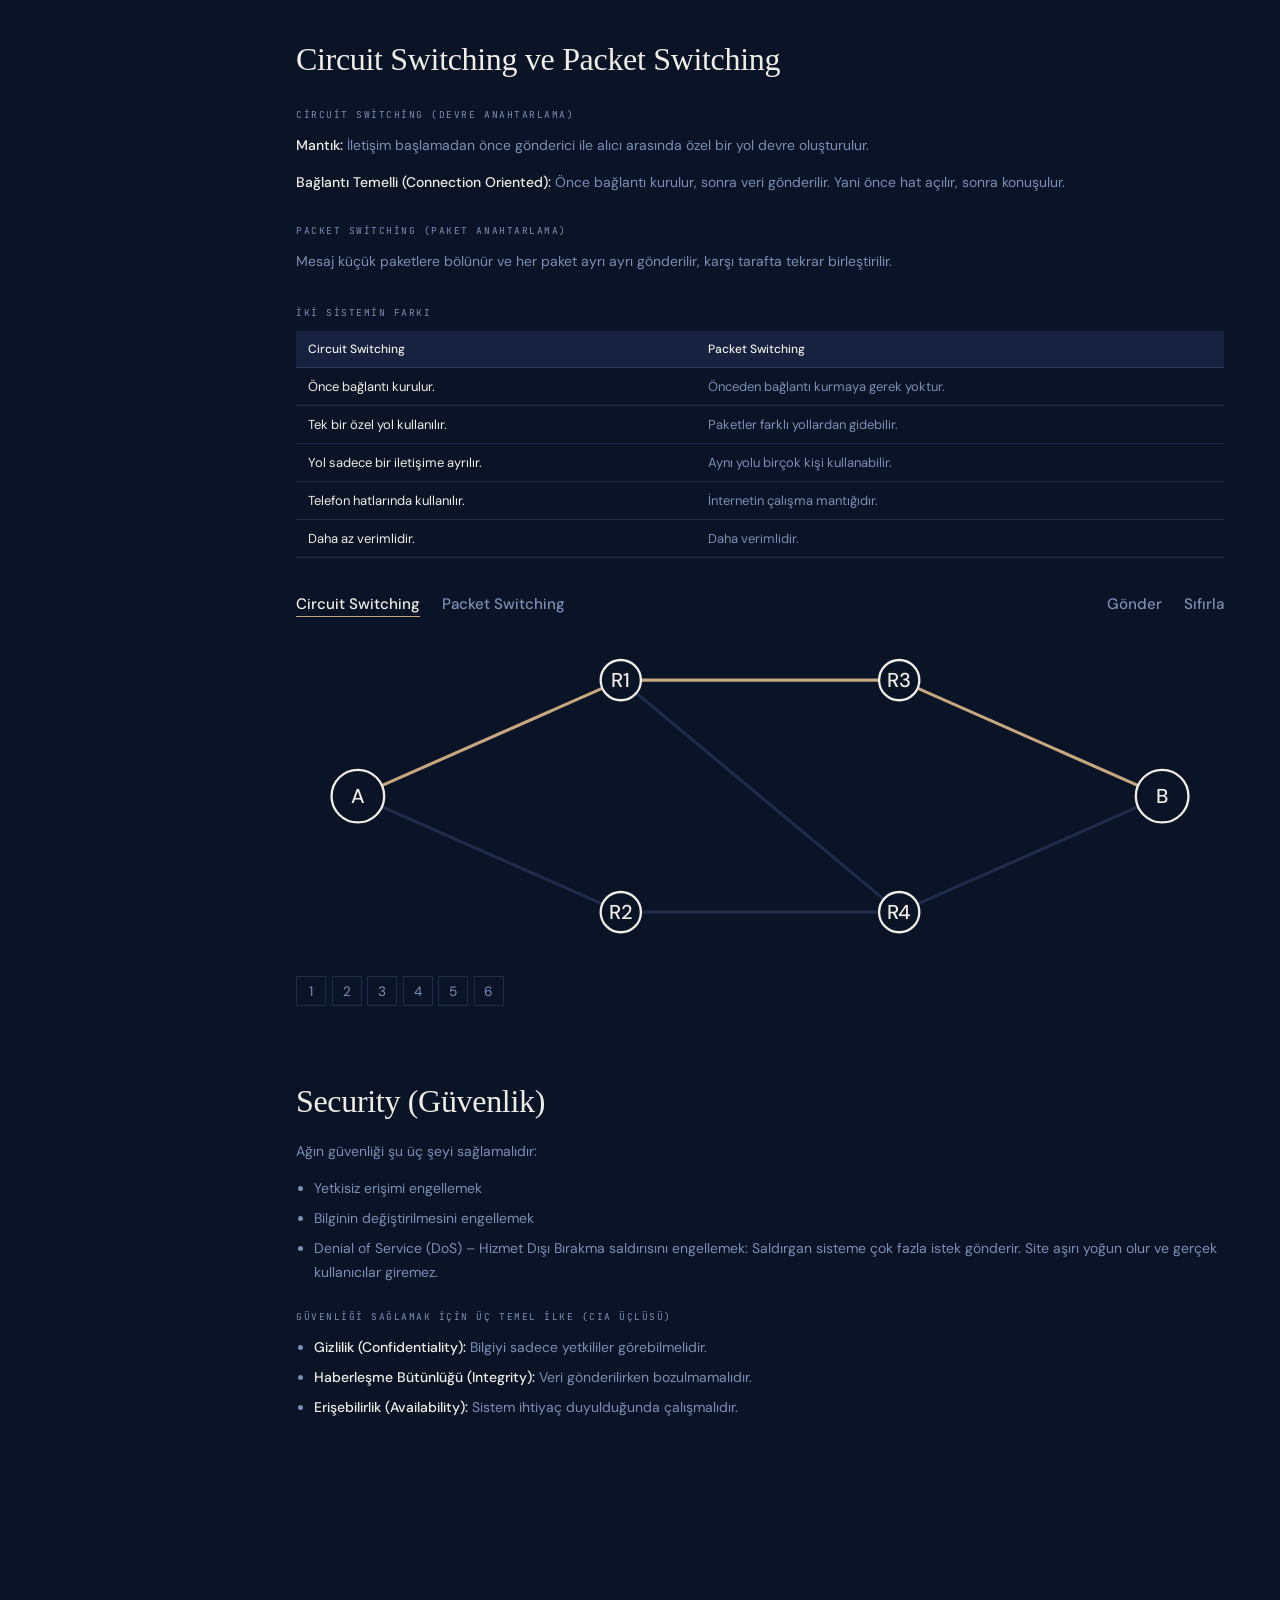
==== commit f0cb45bd: "Update bilgisayar-aglari.html" ====
--- a/bilgisayar-aglari.html
+++ b/bilgisayar-aglari.html
@@ -6,258 +6,342 @@
 <meta charset="UTF-8">
 <meta name="viewport" content="width=device-width, initial-scale=1">
 <title>Bilgisayar Ağları</title>
-<link href="https://fonts.googleapis.com/css2?family=Hanken+Grotesk:wght@400;500;700&display=swap" rel="stylesheet">
+<link href="https://fonts.googleapis.com/css2?family=Crimson+Pro:ital,wght@0,300;0,400;0,600;1,300;1,400&family=JetBrains+Mono:wght@400;500&family=DM+Sans:wght@300;400;500;600&display=swap" rel="stylesheet">
 <link rel="stylesheet" href="theme.css">
 <style>
-/* Renkleri index.html menüsündeki değerlerle değiştir: sadece bu 5 satır */
-:root{
+:root {
   --bg:#0b1326;
-  --ink:#f4f3ef;
-  --mute:#8fa0be;
-  --line:#1e2c4a;
+  --surface:#121c33;
+  --surface2:#172240;
+  --border:#1e2c4a;
+  --border2:#253660;
+  --text:#f0ede6;
+  --sub:#7a8fb5;
+  --muted:#3d527a;
   --accent:#c5a880;
-  --on-accent:#0b1326;
+  --accent-dim:rgba(197,168,128,.15);
+  --accent-border:rgba(197,168,128,.25);
+  --info-bg:rgba(59,130,246,.1);
+  --info-text:#7ab4f5;
+  --info-border:rgba(59,130,246,.2);
+  --success-bg:rgba(34,197,94,.08);
+  --success-text:#6bcf8a;
+  --success-border:rgba(34,197,94,.18);
+  --warn-bg:rgba(245,158,11,.08);
+  --warn-text:#e8a83a;
+  --warn-border:rgba(245,158,11,.2);
+  --danger-bg:rgba(239,68,68,.08);
+  --danger-text:#f08080;
+  --danger-border:rgba(239,68,68,.2);
+  --purple-bg:rgba(139,92,246,.08);
+  --purple-text:#a78bfa;
+  --purple-border:rgba(139,92,246,.2);
+  --sidebar-w:240px;
+  --font:'DM Sans','Segoe UI',sans-serif;
   color-scheme:dark;
-  --font:'Hanken Grotesk','Segoe UI',system-ui,sans-serif;
 }
-*{box-sizing:border-box}
+*{box-sizing:border-box;margin:0;padding:0}
 html{scroll-behavior:smooth}
-body{margin:0;background:var(--bg);color:var(--ink);font:400 1rem/1.7 var(--font)}
-a{color:inherit}
+body{font-family:var(--font);background:var(--bg);color:var(--text);min-height:100vh;-webkit-font-smoothing:antialiased}
+img,svg{max-width:100%;display:block}
+a{color:inherit;text-decoration:none}
+button{font:inherit}
 :focus-visible{outline:2px solid var(--accent);outline-offset:3px}
-.layout{display:grid;grid-template-columns:200px minmax(0,640px);gap:4rem;max-width:960px;margin:auto;padding:0 1.5rem}
-aside{position:sticky;top:0;align-self:start;padding:3rem 0;font-size:.9rem}
-aside a{display:block;text-decoration:none;color:var(--mute);padding:.2rem 0 .2rem .8rem;border-left:1px solid var(--line);transition:color .2s,border-color .2s}
-aside a:hover,aside a.on{color:var(--ink);border-color:var(--accent)}
-aside .back{border:0;padding:0;margin-bottom:1.6rem;color:var(--ink);font-weight:500}
-header{padding:3rem 0 2.5rem}
-h1{font-weight:700;font-size:clamp(2.2rem,6vw,3.4rem);line-height:1.05;letter-spacing:-.03em;margin:0}
-header small{display:block;margin-top:.6rem;color:var(--accent)}
-.wire{display:block;width:100%;height:24px;margin-top:2rem;overflow:visible}
-.wire line{stroke:var(--line);stroke-width:1}
-.wire circle.n{fill:var(--bg);stroke:var(--ink);stroke-width:1}
-.wire circle.p{fill:var(--accent);animation:run 6s cubic-bezier(.6,0,.4,1) infinite}
+.progress-bar{position:fixed;top:0;left:var(--sidebar-w);right:0;height:2px;background:var(--border);z-index:200}
+.progress-fill{height:100%;width:0;background:var(--accent);transition:width .1s}
+.layout{display:flex;min-height:100vh}
+.sidebar{width:var(--sidebar-w);height:100vh;background:var(--surface);border-right:1px solid var(--border);position:fixed;inset:0 auto 0 0;display:flex;flex-direction:column;z-index:100;overflow-y:auto}
+.sidebar::-webkit-scrollbar{width:3px}.sidebar::-webkit-scrollbar-thumb{background:var(--border2);border-radius:2px}
+.sidebar-header{padding:28px 20px 20px;border-bottom:1px solid var(--border)}
+.sidebar-back{display:flex;align-items:center;gap:8px;text-decoration:none;font:10px 'JetBrains Mono',monospace;letter-spacing:.12em;color:var(--sub);text-transform:uppercase;margin-bottom:16px}
+.sidebar-back:hover{color:var(--accent)}
+.sidebar-course{font:9px 'JetBrains Mono',monospace;letter-spacing:.16em;color:var(--accent);text-transform:uppercase;margin-bottom:6px}
+.sidebar-title{font:600 20px/1.2 'Crimson Pro',serif;color:var(--text)}
+.sidebar-nav{padding:16px 0 24px;flex:1}
+.nav-section-label{font:9px 'JetBrains Mono',monospace;letter-spacing:.15em;color:var(--muted);text-transform:uppercase;padding:0 20px;margin:12px 0 6px}
+.nav-item{display:flex;align-items:center;gap:10px;padding:8px 20px;text-decoration:none;font-size:12.5px;color:var(--sub);transition:all .2s;border-left:2px solid transparent;cursor:pointer;background:none;border-right:0;border-top:0;border-bottom:0;width:100%;text-align:left;line-height:1.4}
+.nav-item:hover{color:var(--text);background:rgba(255,255,255,.03)}
+.nav-item.active{color:var(--accent);border-left-color:var(--accent);background:var(--accent-dim)}
+.nav-item-num{font:9px 'JetBrains Mono',monospace;color:var(--muted);flex-shrink:0;width:16px}
+.nav-item.active .nav-item-num{color:var(--accent);opacity:.7}
+.main{margin-left:var(--sidebar-w);flex:1;padding:64px 56px 120px;max-width:calc(920px + var(--sidebar-w));width:100%}
+.mobile-toggle{display:none;position:fixed;left:18px;top:18px;z-index:130;width:44px;height:44px;border-radius:12px;border:1px solid var(--border);background:var(--surface);color:var(--text);align-items:center;justify-content:center;cursor:pointer;box-shadow:0 5px 18px rgba(0,0,0,.2)}
+.page-header{margin-bottom:58px;padding-bottom:30px;border-bottom:1px solid var(--border)}
+.page-title{font:300 46px/1.08 'Crimson Pro',serif;color:var(--text);letter-spacing:-.02em}
+.page-kicker{font:10px 'JetBrains Mono',monospace;letter-spacing:.16em;color:var(--accent);text-transform:uppercase;margin-bottom:12px}
+.unit{margin-bottom:76px;scroll-margin-top:36px;animation:fadeUp .5s ease both}
+@keyframes fadeUp{from{opacity:0;transform:translateY(8px)}to{opacity:1;transform:none}}
+.unit h2{font:400 32px/1.2 'Crimson Pro',serif;color:var(--text);letter-spacing:-.01em;margin:0 0 18px}
+.unit .unit-header{display:flex;align-items:flex-start;gap:20px;margin-bottom:24px}
+.unit .unit-num-block{flex-shrink:0;display:flex;flex-direction:column;align-items:center;padding-top:6px}
+.unit .unit-num{font:10px 'JetBrains Mono',monospace;letter-spacing:.15em;color:var(--accent);opacity:.7}
+.unit .unit-line{width:1px;height:28px;background:var(--border);margin-top:8px}
+.unit > h3{font:9.5px 'JetBrains Mono',monospace;letter-spacing:.16em;color:var(--sub);text-transform:uppercase;margin:30px 0 12px}
+.unit h4{font-size:14px;font-weight:500;color:var(--text);margin-bottom:8px}
+.unit p,.unit li,.unit dd,.unit dt{font-size:14px;line-height:1.72;color:var(--sub)}
+.unit p{margin:0 0 .8rem}
+.unit ul,.unit ol{padding-left:18px;margin:0 0 1rem}
+.unit li{margin-bottom:6px}
+.unit strong{color:var(--text);font-weight:500}
+.unit em{color:var(--sub)}
+.unit dl{margin:0}
+.unit dt{font-weight:700;margin-top:1rem;color:var(--text)}
+.unit dd{margin:0}
+.unit .two{display:grid;grid-template-columns:repeat(2,minmax(0,1fr));gap:14px;margin:12px 0 18px}
+.unit .wrap{width:100%;overflow-x:auto;margin:12px 0 18px}
+.unit table{width:100%;min-width:580px;border-collapse:collapse;font-size:13px}
+.unit th,.unit td{text-align:left;vertical-align:top;padding:10px 12px;border-bottom:1px solid var(--border)}
+.unit th{background:var(--surface2);font-size:12px;font-weight:500;color:var(--text);border-bottom:1px solid var(--border2)}
+.unit td{color:var(--sub)}
+.unit td:first-child{color:var(--text)}
+.unit .bar{display:flex;gap:1.4rem;align-items:baseline;flex-wrap:wrap;margin:.4rem 0 .6rem}
+.unit .bar button{font:500 .95rem 'DM Sans','Segoe UI',sans-serif;background:none;border:0;border-bottom:1px solid transparent;padding:.1rem 0;color:var(--sub);cursor:pointer;transition:color .2s,border-color .2s}
+.unit .bar button:hover{color:var(--text)}
+.unit .bar button[aria-pressed=true]{color:var(--text);border-color:var(--accent)}
+.unit .bar .sp{flex:1}
+.unit #sim svg{width:100%;height:auto;display:block}
+.unit .lk{stroke:var(--border);stroke-width:2;transition:stroke .25s}
+.unit .lk.res{stroke:var(--accent)}
+.unit .lk.cut{stroke:var(--text);stroke-dasharray:2 8;stroke-linecap:round}
+.unit .hit{stroke:transparent;stroke-width:24;cursor:pointer}
+.unit .nd{fill:var(--bg);stroke:var(--text);stroke-width:1.5}
+.unit .nl{font:500 13px 'DM Sans','Segoe UI',sans-serif;fill:var(--text);text-anchor:middle}
+.unit .pk{fill:var(--accent)}
+.unit #slots{display:flex;gap:.35rem;margin-top:.6rem}
+.unit .slot{width:30px;height:30px;border:1px solid var(--border);display:grid;place-items:center;font-size:.85rem;color:var(--sub);transition:all .25s}
+.unit .slot.ok{background:var(--accent);border-color:var(--accent);color:var(--bg)}
+.unit .wire{display:block;width:100%;height:24px;margin-top:2rem;overflow:visible}
+.unit .wire line{stroke:var(--border);stroke-width:1}
+.unit .wire circle.n{fill:var(--bg);stroke:var(--text);stroke-width:1}
+.unit .wire circle.p{fill:var(--accent);animation:run 6s cubic-bezier(.6,0,.4,1) infinite}
 @keyframes run{0%{cx:4}45%,55%{cx:50%}100%{cx:calc(100% - 4px)}}
-section{padding:2.4rem 0;border-top:1px solid var(--line)}
-h2{font-size:1.35rem;font-weight:700;letter-spacing:-.015em;margin:0 0 1rem;color:var(--accent)}
-h3{font-size:1rem;font-weight:700;margin:1.6rem 0 .3rem;color:var(--accent)}
-h3:first-of-type{margin-top:0}
-p{margin:0 0 .6rem}
-ul,ol{margin:0 0 .6rem;padding-left:1.2rem}
-li{margin-bottom:.15rem}
-li::marker{color:var(--mute)}
-dl{margin:0}
-dt{font-weight:700;margin-top:1rem}
-dd{margin:0}
-.two{display:grid;grid-template-columns:1fr 1fr;gap:2rem}
-table{width:100%;border-collapse:collapse;font-size:.95rem}
-th,td{text-align:left;vertical-align:top;padding:.6rem .8rem .6rem 0;border-bottom:1px solid var(--line)}
-th{font-weight:700;color:var(--ink)}
-td:first-child{color:var(--mute)}
-.wrap{overflow-x:auto}
-/* simülasyon */
-.bar{display:flex;gap:1.4rem;align-items:baseline;flex-wrap:wrap;margin:.4rem 0 .6rem}
-button{font:500 .95rem var(--font);background:none;border:0;border-bottom:1px solid transparent;padding:.1rem 0;color:var(--mute);cursor:pointer;transition:color .2s,border-color .2s}
-button:hover{color:var(--ink)}
-button[aria-pressed=true]{color:var(--ink);border-color:var(--accent)}
-.bar .sp{flex:1}
-#sim svg{width:100%;height:auto;display:block}
-.lk{stroke:var(--line);stroke-width:2;transition:stroke .25s}
-.lk.res{stroke:var(--accent)}
-.lk.cut{stroke:var(--ink);stroke-dasharray:2 8;stroke-linecap:round}
-.hit{stroke:transparent;stroke-width:24;cursor:pointer}
-.nd{fill:var(--bg);stroke:var(--ink);stroke-width:1.5}
-.nl{font:500 13px var(--font);fill:var(--ink);text-anchor:middle}
-.pk{fill:var(--accent)}
-#slots{display:flex;gap:.35rem;margin-top:.6rem}
-.slot{width:30px;height:30px;border:1px solid var(--line);display:grid;place-items:center;font-size:.85rem;color:var(--mute);transition:all .25s}
-.slot.ok{background:var(--accent);border-color:var(--accent);color:var(--on-accent)}
-@media(max-width:760px){.layout{grid-template-columns:1fr;gap:0}aside{position:static;display:flex;flex-wrap:wrap;gap:.2rem 1rem;padding:1.2rem 0 0}aside a{border:0;padding:0}aside .back{width:100%;margin:0}.two{grid-template-columns:1fr}}
-@media(prefers-reduced-motion:reduce){.wire circle.p{animation:none}html{scroll-behavior:auto}}
+.unit .grid2,.unit .grid3{display:grid;gap:10px;margin-bottom:12px}
+.unit .grid2{grid-template-columns:repeat(2,minmax(0,1fr))}.unit .grid3{grid-template-columns:repeat(3,minmax(0,1fr))}
+.unit .card,.unit .example-box,.unit .theory-block,.unit .highlight-box,.unit .info-box,.unit .warn-box,.unit .success-box{border:1px solid var(--border);border-radius:8px;overflow:hidden;margin:14px 0;background:var(--surface)}
+.unit .card{padding:16px 18px}
+.unit .card p,.unit .card li{font-size:13.5px}
+.unit .example-header,.unit .theory-header{padding:9px 14px;background:var(--surface2);display:flex;align-items:center;gap:8px}
+.unit .example-header span,.unit .theory-header span{font:9px 'JetBrains Mono',monospace;letter-spacing:.12em;color:var(--muted);text-transform:uppercase}
+.unit .highlight-box{border-left:2px solid var(--accent);padding:13px 16px;background:var(--accent-dim);border-radius:0 6px 6px 0}
+.unit .highlight-box p{color:var(--text);font-size:13.5px;margin:0}
+.unit .info-box,.unit .warn-box,.unit .success-box{padding:13px 16px;border-radius:0 6px 6px 0}
+.unit .info-box{border-left:2px solid var(--info-border);background:var(--info-bg)}
+.unit .warn-box{border-left:2px solid var(--warn-border);background:var(--warn-bg)}
+.unit .success-box{border-left:2px solid var(--success-border);background:var(--success-bg)}
+.unit .info-box p,.unit .warn-box p,.unit .success-box p{font-size:13.5px;margin:0}
+.unit .badge{display:inline-block;font:10px 'JetBrains Mono',monospace;padding:3px 9px;border-radius:3px;letter-spacing:.04em;text-transform:uppercase;margin-bottom:8px}
+.unit .b-accent{background:var(--accent-dim);color:var(--accent);border:1px solid var(--accent-border)}
+.unit .b-blue{background:var(--info-bg);color:var(--info-text);border:1px solid var(--info-border)}
+.unit .b-green{background:var(--success-bg);color:var(--success-text);border:1px solid var(--success-border)}
+.unit .step-list{display:flex;flex-direction:column;gap:2px}
+.unit .step-item{display:flex;align-items:flex-start;gap:12px;padding:10px 12px;border-radius:6px}
+.unit .step-item:hover{background:var(--surface2)}
+.unit .step-num{min-width:26px;height:26px;border-radius:50%;display:grid;place-items:center;font:11px 'JetBrains Mono',monospace;background:var(--surface2);color:var(--sub);flex-shrink:0}
+@media(max-width:768px){
+  .mobile-toggle{display:flex}
+  .progress-bar{left:0}
+  .sidebar{transform:translateX(-100%);transition:transform .3s}
+  .sidebar.open{transform:translateX(0)}
+  .main{margin-left:0;padding:72px 20px 80px}
+  .page-title{font-size:36px}
+  .unit .two,.unit .grid2,.unit .grid3{grid-template-columns:1fr}
+  .unit table{min-width:500px}
+}
+@media(prefers-reduced-motion:reduce){.unit .wire circle.p{animation:none}html{scroll-behavior:auto}}
 </style>
 </head>
 <body>
+<div class="progress-bar"><div class="progress-fill" id="progressFill"></div></div>
+<button class="mobile-toggle" onclick="document.getElementById('sidebar').classList.toggle('open')" aria-label="Menü">
+  <svg width="18" height="18" viewBox="0 0 24 24" fill="none" stroke="currentColor" stroke-width="2"><line x1="3" y1="6" x2="21" y2="6"/><line x1="3" y1="12" x2="21" y2="12"/><line x1="3" y1="18" x2="21" y2="18"/></svg>
+</button>
 <div class="layout">
-<aside>
-  <a class="back" href="index.html">← Derslerim</a>
-  <a href="#haberlesme">Haberleşme</a>
-  <a href="#network">Network Üzerinden Haberleşme</a>
-  <a href="#elemanlar">Network Elemanları</a>
-  <a href="#kablolar">Network Kabloları</a>
-  <a href="#protokoller">Protokoller</a>
-  <a href="#mimari">Network Mimarisi</a>
-  <a href="#anahtarlama">Anahtarlama</a>
-  <a href="#guvenlik">Security</a>
-</aside>
-
-<main>
-<header>
-  <h1>Haberleşme ve Ağ (Network) Temelleri</h1>
-  <small>Ders Notları</small>
-  <svg class="wire" aria-hidden="true"><line x1="4" y1="12" x2="100%" y2="12"/><circle class="n" cx="4" cy="12" r="4"/><circle class="n" cx="50%" cy="12" r="4"/><circle class="n" cx="calc(100% - 4px)" cy="12" r="4"/><circle class="p" cx="4" cy="12" r="3"/></svg>
-</header>
-
-<section id="haberlesme">
-  <h2>Popüler İletişim Araçları</h2>
-  <dl>
-    <dt>Anlık Mesajlaşma (Instant Messaging – IM)</dt>
-    <dd>İnternet üzerinden anında mesajlaşmayı sağlayan uygulamalardır. Örnekler: MSN, ICQ, IRC, WhatsApp.</dd>
-    <dt>Webloglar (Bloglar)</dt>
-    <dd>Bilgi ve yazı paylaşılan web sayfalarıdır.</dd>
-    <dt>Wiki'ler</dt>
-    <dd>Aynı siteyi birçok kişinin birlikte düzenlediği sistemlerdir. Örnek: Wikipedia.</dd>
-    <dt>Podcasting</dt>
-    <dd>Sesli içeriklerdir.</dd>
-    <dt>İşbirliği Araçları</dt>
-    <dd>Aynı dosya üzerinde birçok kişinin birlikte çalışmasını sağlayan araçlardır. Örnekler: Google Docs, Microsoft Teams.</dd>
-  </dl>
-  <h3 style="margin-top:2rem">Intranet ve Extranet</h3>
-  <div class="two">
-    <div><strong>Intranet</strong><p>Şirketin kendi içindeki özel ağıdır. Yalnızca şirket çalışanları tarafından kullanılabilir.</p></div>
-    <div><strong>Extranet</strong><p>Şirketin dışındaki kişilerle (müşteri, tedarikçi vb.) bilgi paylaşımını sağlayan ağdır.</p></div>
-  </div>
-</section>
-
-<section id="network">
-  <h2>Haberleşme</h2>
-  <h3>İnsan İletişiminde Kullanılan Bazı Protokoller</h3>
-  <ul>
-    <li>Kimliği belirli bir alıcı ve gönderici</li>
-    <li>İletişim metodunun belirlenmesi (yüzyüze, telefon, mektup vb.)</li>
-    <li>Belirli bir dil ve gramerin belirlenmesi</li>
-    <li>Hız ve zamanın belirlenmesi</li>
-    <li>Doğrulama veya bilgilendirme</li>
-  </ul>
-  <h3>İletişimi Etkileyen Faktörler</h3>
-  <div class="two">
-    <div><strong>Dış Faktörler (Ağdan Kaynaklanan)</strong>
+  <aside class="sidebar" id="sidebar">
+    <div class="sidebar-header">
+      <a href="index.html" class="sidebar-back">← <span>Derslerim</span></a>
+      <div class="sidebar-course">Bilgisayar Ağları</div>
+      <div class="sidebar-title">Ders Notları</div>
+    </div>
+    <nav class="sidebar-nav">
+      <div class="nav-section-label">Ağ Temelleri</div>
+      <a class="nav-item active" href="#haberlesme"><span class="nav-item-num">01</span>Haberleşme</a>
+      <a class="nav-item" href="#network"><span class="nav-item-num">02</span>İletişim</a>
+      <a class="nav-item" href="#elemanlar"><span class="nav-item-num">03</span>Elemanlar</a>
+      <a class="nav-item" href="#kablolar"><span class="nav-item-num">04</span>Kablolar</a>
+      <a class="nav-item" href="#protokoller"><span class="nav-item-num">05</span>Protokoller</a>
+      <a class="nav-item" href="#mimari"><span class="nav-item-num">06</span>Mimari</a>
+      <a class="nav-item" href="#anahtarlama"><span class="nav-item-num">07</span>Anahtarlama</a>
+      <a class="nav-item" href="#guvenlik"><span class="nav-item-num">08</span>Security</a>
+    </nav>
+  </aside>
+
+  <main class="main">
+    <header class="page-header">
+      <div class="page-kicker">Ağ Temelleri</div>
+      <h1 class="page-title">Haberleşme ve Ağ (Network) Temelleri</h1>
+    </header>
+
+    <section class="unit" id="haberlesme">
+      <h2>Popüler İletişim Araçları</h2>
+      <dl>
+        <dt>Anlık Mesajlaşma (Instant Messaging – IM)</dt>
+        <dd>İnternet üzerinden anında mesajlaşmayı sağlayan uygulamalardır. Örnekler: MSN, ICQ, IRC, WhatsApp.</dd>
+        <dt>Webloglar (Bloglar)</dt>
+        <dd>Bilgi ve yazı paylaşılan web sayfalarıdır.</dd>
+        <dt>Wiki'ler</dt>
+        <dd>Aynı siteyi birçok kişinin birlikte düzenlediği sistemlerdir. Örnek: Wikipedia.</dd>
+        <dt>Podcasting</dt>
+        <dd>Sesli içeriklerdir.</dd>
+        <dt>İşbirliği Araçları</dt>
+        <dd>Aynı dosya üzerinde birçok kişinin birlikte çalışmasını sağlayan araçlardır. Örnekler: Google Docs, Microsoft Teams.</dd>
+      </dl>
+      <h3 style="margin-top:2rem">Intranet ve Extranet</h3>
+      <div class="two">
+        <div><strong>Intranet</strong><p>Şirketin kendi içindeki özel ağıdır. Yalnızca şirket çalışanları tarafından kullanılabilir.</p></div>
+        <div><strong>Extranet</strong><p>Şirketin dışındaki kişilerle (müşteri, tedarikçi vb.) bilgi paylaşımını sağlayan ağdır.</p></div>
+      </div>
+    </section>
+
+    <section class="unit" id="network">
+      <h2>Haberleşme</h2>
+      <h3>İnsan İletişiminde Kullanılan Bazı Protokoller</h3>
       <ul>
-        <li>Alıcı ile verici arasındaki iletim yolu: Yol uzunsa gecikme olabilir.</li>
-        <li>Mesajın biçim değiştirme sayısı: Mesaj ağ üzerinde ilerlerken farklı cihazlar tarafından işlenebilir ve gecikme yaşanabilir.</li>
-        <li>Mesajın yeniden adreslenme veya yönlendirilme sayısı</li>
-        <li>Aynı anda gönderilen mesajların sayısı</li>
-        <li>Başarılı iletim için ayrılan zaman: Mesajın belli bir sürede ulaşması gerekir.</li>
-      </ul></div>
-    <div><strong>İç Faktörler (Mesajdan Kaynaklanan)</strong>
+        <li>Kimliği belirli bir alıcı ve gönderici</li>
+        <li>İletişim metodunun belirlenmesi (yüzyüze, telefon, mektup vb.)</li>
+        <li>Belirli bir dil ve gramerin belirlenmesi</li>
+        <li>Hız ve zamanın belirlenmesi</li>
+        <li>Doğrulama veya bilgilendirme</li>
+      </ul>
+      <h3>İletişimi Etkileyen Faktörler</h3>
+      <div class="two">
+        <div><strong>Dış Faktörler (Ağdan Kaynaklanan)</strong>
+          <ul>
+            <li>Alıcı ile verici arasındaki iletim yolu: Yol uzunsa gecikme olabilir.</li>
+            <li>Mesajın biçim değiştirme sayısı: Mesaj ağ üzerinde ilerlerken farklı cihazlar tarafından işlenebilir ve gecikme yaşanabilir.</li>
+            <li>Mesajın yeniden adreslenme veya yönlendirilme sayısı</li>
+            <li>Aynı anda gönderilen mesajların sayısı</li>
+            <li>Başarılı iletim için ayrılan zaman: Mesajın belli bir sürede ulaşması gerekir.</li>
+          </ul></div>
+        <div><strong>İç Faktörler (Mesajdan Kaynaklanan)</strong>
+          <ul>
+            <li>Mesajın türü ve karmaşıklığı: Bir yazı ile kaliteli bir video aynı miktarda veri taşımaz.</li>
+            <li>Açık ve kısa mesajlar daha kolay anlaşılır.</li>
+            <li>Önemli bilgiler önem sırasıyla gönderilmelidir.</li>
+            <li>Büyük boyutlu mesajlar gecikebilir.</li>
+            <li>Düşük öncelikli mesajlar yoğunlukta bekletilebilir.</li>
+          </ul></div>
+      </div>
+    </section>
+
+    <section class="unit" id="elemanlar">
+      <h2>Network Üzerinden Haberleşme</h2>
+      <h3>Network'in Dört Temel Elemanı</h3>
+      <p>Bir ağ (network) dört temel elemana sahiptir:</p>
+      <ol>
+        <li><strong>Rules (Kurallar):</strong> Mesajların nasıl gönderileceğini ve alınacağını belirleyen kurallar veya anlaşmalar.</li>
+        <li><strong>Message (Mesaj):</strong> Bir cihazdan diğerine gidecek mesaj.</li>
+        <li><strong>Medium (Ortam):</strong> Mesajın bir cihazdan diğerine gidebileceği ortam.</li>
+        <li><strong>Devices (Cihazlar):</strong> Mesajı iletecek cihazlar.</li>
+      </ol>
+      <h3 style="margin-top:2rem">Network Elemanları</h3>
+      <ul style="list-style:none;padding:0">
+        <li><strong>Switch (Anahtar):</strong> Veriyi aynı ağ (LAN) içindeki cihazlara iletir. MAC adreslerine göre yönlendirme yapar.</li>
+        <li><strong>Router (Yönlendirici):</strong> Veriyi farklı ağlar (WAN) arasında yönlendirir. IP adreslerine göre yönlendirme yapar.</li>
+        <li><strong>Firewall (Güvenlik Duvarı):</strong> Ağ güvenliğini sağlayan cihazdır.</li>
+        <li><strong>Wireless Router (Kablosuz Yönlendirici):</strong> Kablosuz yönlendirme cihazıdır.</li>
+        <li><strong>Kablolar:</strong> Çeşitli tip ve özelliklere sahip ağ kablolarıdır.</li>
+      </ul>
+    </section>
+
+    <section class="unit" id="kablolar">
+      <h2>Network Kabloları (Medium)</h2>
+      <p><strong>Medium (Ortam):</strong> Kablolu veya kablosuz yapılardır. Üç tipi vardır:</p>
+      <ol>
+        <li>Bakır kablolar
+          <ul><li>Twisted Pair (UTP, STP)</li></ul></li>
+        <li>Koaksiyel kablolar</li>
+        <li>Fiber (Fiber Optik) kablolar
+          <ul><li>Single Mode</li><li>Multi Mode</li></ul></li>
+      </ol>
+    </section>
+
+    <section class="unit" id="protokoller">
+      <h2>Protokoller (Rules – Kurallar)</h2>
+      <p><strong>TCP/IP:</strong> Endüstri standardı olan protokol grubudur. Ev veya işyeri ağlarında kullanılır.</p>
+      <h3 style="margin-top:1.6rem">Servis – Protokol Eşleşmeleri</h3>
+      <div class="wrap"><table>
+        <tr><th>Servis</th><th>Protokol</th></tr>
+        <tr><td>WWW</td><td>HTTP</td></tr>
+        <tr><td>E-posta</td><td>SMTP (Simple Mail Transfer Protocol), POP (Post Office Protocol)</td></tr>
+        <tr><td>Anlık Mesajlaşma (IM)</td><td>XMPP (Extensible Messaging and Presence Protocol), OSCAR</td></tr>
+        <tr><td>IP Telefon</td><td>SIP (Session Initiation Protocol)</td></tr>
+      </table></div>
+    </section>
+
+    <section class="unit" id="mimari">
+      <h2>Network Mimarisi</h2>
+      <h3>Fault Tolerance (Hata Toleransı)</h3>
+      <p>Ağda bir sorun olsa bile çalışmaya devam edebilmesidir.</p>
+      <p>Alternatif yollar maliyeti artırır. Bir yol bozulursa alternatifi hazır olmalı; bu da daha fazla kablo ve cihaz demektir.</p>
+      <h3>Scalability (Ölçeklenebilirlik)</h3>
+      <p>Ağın büyüyebilmesidir. Bugün şirkette 100 bilgisayar var, yarın 1000 bilgisayar olursa ağın bunu kaldırabilmesi gerekir.</p>
+      <h3>Quality of Service (QoS – Servis Kalitesi)</h3>
+      <p>Her veri aynı derecede önemli değildir. Ağdaki bazı verilere daha fazla öncelik vermek demektir.</p>
+      <p>Örnek: Telefon konuşması gecikmeli olursa konuşma bozulur; fakat bir e-postanın geç gelmesi büyük sorun olmaz.</p>
+      <h3>İnternetin Yapısı (Scalability)</h3>
+      <p>İnternet büyüse bile çalışmaya devam edebilmesi demektir.</p>
+      <p>İnternet, farklı seviyelerdeki ISP'lerden (Internet Service Provider – İnternet Servis Sağlayıcısı) oluşur.</p>
+      <p>Örnek ISP'ler: Türk Telekom, Turkcell Superonline, Vodafone Net.</p>
+    </section>
+
+    <section class="unit" id="anahtarlama">
+      <h2>Circuit Switching ve Packet Switching</h2>
+      <h3>Circuit Switching (Devre Anahtarlama)</h3>
+      <p><strong>Mantık:</strong> İletişim başlamadan önce gönderici ile alıcı arasında özel bir yol devre oluşturulur.</p>
+      <p><strong>Bağlantı Temelli (Connection Oriented):</strong> Önce bağlantı kurulur, sonra veri gönderilir. Yani önce hat açılır, sonra konuşulur.</p>
+      <h3>Packet Switching (Paket Anahtarlama)</h3>
+      <p>Mesaj küçük paketlere bölünür ve her paket ayrı ayrı gönderilir, karşı tarafta tekrar birleştirilir.</p>
+
+      <h3 style="margin-top:2rem">İki Sistemin Farkı</h3>
+      <div class="wrap"><table>
+        <tr><th>Circuit Switching</th><th>Packet Switching</th></tr>
+        <tr><td>Önce bağlantı kurulur.</td><td>Önceden bağlantı kurmaya gerek yoktur.</td></tr>
+        <tr><td>Tek bir özel yol kullanılır.</td><td>Paketler farklı yollardan gidebilir.</td></tr>
+        <tr><td>Yol sadece bir iletişime ayrılır.</td><td>Aynı yolu birçok kişi kullanabilir.</td></tr>
+        <tr><td>Telefon hatlarında kullanılır.</td><td>İnternetin çalışma mantığıdır.</td></tr>
+        <tr><td>Daha az verimlidir.</td><td>Daha verimlidir.</td></tr>
+      </table></div>
+
+      <div id="sim" style="margin-top:2.2rem">
+        <div class="bar" role="group" aria-label="Mod">
+          <button id="mCir" aria-pressed="true">Circuit Switching</button>
+          <button id="mPak" aria-pressed="false">Packet Switching</button>
+          <span class="sp"></span>
+          <button id="go">Gönder</button>
+          <button id="rs">Sıfırla</button>
+        </div>
+        <svg viewBox="0 0 600 220" role="img" aria-label="A ile B arasındaki ağ; hatlara tıklayarak kes"><g id="links"></g><g id="nodes"></g><g id="fly"></g></svg>
+        <div id="slots" aria-hidden="true"></div>
+      </div>
+    </section>
+
+    <section class="unit" id="guvenlik">
+      <h2>Security (Güvenlik)</h2>
+      <p>Ağın güvenliği şu üç şeyi sağlamalıdır:</p>
       <ul>
-        <li>Mesajın türü ve karmaşıklığı: Bir yazı ile kaliteli bir video aynı miktarda veri taşımaz.</li>
-        <li>Açık ve kısa mesajlar daha kolay anlaşılır.</li>
-        <li>Önemli bilgiler önem sırasıyla gönderilmelidir.</li>
-        <li>Büyük boyutlu mesajlar gecikebilir.</li>
-        <li>Düşük öncelikli mesajlar yoğunlukta bekletilebilir.</li>
-      </ul></div>
-  </div>
-</section>
-
-<section id="elemanlar">
-  <h2>Network Üzerinden Haberleşme</h2>
-  <h3>Network'in Dört Temel Elemanı</h3>
-  <p>Bir ağ (network) dört temel elemana sahiptir:</p>
-  <ol>
-    <li><strong>Rules (Kurallar):</strong> Mesajların nasıl gönderileceğini ve alınacağını belirleyen kurallar veya anlaşmalar.</li>
-    <li><strong>Message (Mesaj):</strong> Bir cihazdan diğerine gidecek mesaj.</li>
-    <li><strong>Medium (Ortam):</strong> Mesajın bir cihazdan diğerine gidebileceği ortam.</li>
-    <li><strong>Devices (Cihazlar):</strong> Mesajı iletecek cihazlar.</li>
-  </ol>
-  <h3 style="margin-top:2rem">Network Elemanları</h3>
-  <ul style="list-style:none;padding:0">
-    <li><strong>Switch (Anahtar):</strong> Veriyi aynı ağ (LAN) içindeki cihazlara iletir. MAC adreslerine göre yönlendirme yapar.</li>
-    <li><strong>Router (Yönlendirici):</strong> Veriyi farklı ağlar (WAN) arasında yönlendirir. IP adreslerine göre yönlendirme yapar.</li>
-    <li><strong>Firewall (Güvenlik Duvarı):</strong> Ağ güvenliğini sağlayan cihazdır.</li>
-    <li><strong>Wireless Router (Kablosuz Yönlendirici):</strong> Kablosuz yönlendirme cihazıdır.</li>
-    <li><strong>Kablolar:</strong> Çeşitli tip ve özelliklere sahip ağ kablolarıdır.</li>
-  </ul>
-</section>
-
-<section id="kablolar">
-  <h2>Network Kabloları (Medium)</h2>
-  <p><strong>Medium (Ortam):</strong> Kablolu veya kablosuz yapılardır. Üç tipi vardır:</p>
-  <ol>
-    <li>Bakır kablolar
-      <ul><li>Twisted Pair (UTP, STP)</li></ul></li>
-    <li>Koaksiyel kablolar</li>
-    <li>Fiber (Fiber Optik) kablolar
-      <ul><li>Single Mode</li><li>Multi Mode</li></ul></li>
-  </ol>
-</section>
-
-<section id="protokoller">
-  <h2>Protokoller (Rules – Kurallar)</h2>
-  <p><strong>TCP/IP:</strong> Endüstri standardı olan protokol grubudur. Ev veya işyeri ağlarında kullanılır.</p>
-  <h3 style="margin-top:1.6rem">Servis – Protokol Eşleşmeleri</h3>
-  <div class="wrap"><table>
-    <tr><th>Servis</th><th>Protokol</th></tr>
-    <tr><td>WWW</td><td>HTTP</td></tr>
-    <tr><td>E-posta</td><td>SMTP (Simple Mail Transfer Protocol), POP (Post Office Protocol)</td></tr>
-    <tr><td>Anlık Mesajlaşma (IM)</td><td>XMPP (Extensible Messaging and Presence Protocol), OSCAR</td></tr>
-    <tr><td>IP Telefon</td><td>SIP (Session Initiation Protocol)</td></tr>
-  </table></div>
-</section>
-
-<section id="mimari">
-  <h2>Network Mimarisi</h2>
-  <h3>Fault Tolerance (Hata Toleransı)</h3>
-  <p>Ağda bir sorun olsa bile çalışmaya devam edebilmesidir.</p>
-  <p>Alternatif yollar maliyeti artırır. Bir yol bozulursa alternatifi hazır olmalı; bu da daha fazla kablo ve cihaz demektir.</p>
-  <h3>Scalability (Ölçeklenebilirlik)</h3>
-  <p>Ağın büyüyebilmesidir. Bugün şirkette 100 bilgisayar var, yarın 1000 bilgisayar olursa ağın bunu kaldırabilmesi gerekir.</p>
-  <h3>Quality of Service (QoS – Servis Kalitesi)</h3>
-  <p>Her veri aynı derecede önemli değildir. Ağdaki bazı verilere daha fazla öncelik vermek demektir.</p>
-  <p>Örnek: Telefon konuşması gecikmeli olursa konuşma bozulur; fakat bir e-postanın geç gelmesi büyük sorun olmaz.</p>
-  <h3>İnternetin Yapısı (Scalability)</h3>
-  <p>İnternet büyüse bile çalışmaya devam edebilmesi demektir.</p>
-  <p>İnternet, farklı seviyelerdeki ISP'lerden (Internet Service Provider – İnternet Servis Sağlayıcısı) oluşur.</p>
-  <p>Örnek ISP'ler: Türk Telekom, Turkcell Superonline, Vodafone Net.</p>
-</section>
-
-<section id="anahtarlama">
-  <h2>Circuit Switching ve Packet Switching</h2>
-  <h3>Circuit Switching (Devre Anahtarlama)</h3>
-  <p><strong>Mantık:</strong> İletişim başlamadan önce gönderici ile alıcı arasında özel bir yol devre oluşturulur.</p>
-  <p><strong>Bağlantı Temelli (Connection Oriented):</strong> Önce bağlantı kurulur, sonra veri gönderilir. Yani önce hat açılır, sonra konuşulur.</p>
-  <h3>Packet Switching (Paket Anahtarlama)</h3>
-  <p>Mesaj küçük paketlere bölünür ve her paket ayrı ayrı gönderilir, karşı tarafta tekrar birleştirilir.</p>
-
-  <h3 style="margin-top:2rem">İki Sistemin Farkı</h3>
-  <div class="wrap"><table>
-    <tr><th>Circuit Switching</th><th>Packet Switching</th></tr>
-    <tr><td>Önce bağlantı kurulur.</td><td>Önceden bağlantı kurmaya gerek yoktur.</td></tr>
-    <tr><td>Tek bir özel yol kullanılır.</td><td>Paketler farklı yollardan gidebilir.</td></tr>
-    <tr><td>Yol sadece bir iletişime ayrılır.</td><td>Aynı yolu birçok kişi kullanabilir.</td></tr>
-    <tr><td>Telefon hatlarında kullanılır.</td><td>İnternetin çalışma mantığıdır.</td></tr>
-    <tr><td>Daha az verimlidir.</td><td>Daha verimlidir.</td></tr>
-  </table></div>
-
-  <div id="sim" style="margin-top:2.2rem">
-    <div class="bar" role="group" aria-label="Mod">
-      <button id="mCir" aria-pressed="true">Circuit Switching</button>
-      <button id="mPak" aria-pressed="false">Packet Switching</button>
-      <span class="sp"></span>
-      <button id="go">Gönder</button>
-      <button id="rs">Sıfırla</button>
-    </div>
-    <svg viewBox="0 0 600 220" role="img" aria-label="A ile B arasındaki ağ; hatlara tıklayarak kes"><g id="links"></g><g id="nodes"></g><g id="fly"></g></svg>
-    <div id="slots" aria-hidden="true"></div>
-  </div>
-</section>
-
-<section id="guvenlik">
-  <h2>Security (Güvenlik)</h2>
-  <p>Ağın güvenliği şu üç şeyi sağlamalıdır:</p>
-  <ul>
-    <li>Yetkisiz erişimi engellemek</li>
-    <li>Bilginin değiştirilmesini engellemek</li>
-    <li>Denial of Service (DoS) – Hizmet Dışı Bırakma saldırısını engellemek: Saldırgan sisteme çok fazla istek gönderir. Site aşırı yoğun olur ve gerçek kullanıcılar giremez.</li>
-  </ul>
-  <h3 style="margin-top:1.6rem">Güvenliği Sağlamak için Üç Temel İlke (CIA Üçlüsü)</h3>
-  <ul>
-    <li><strong>Gizlilik (Confidentiality):</strong> Bilgiyi sadece yetkililer görebilmelidir.</li>
-    <li><strong>Haberleşme Bütünlüğü (Integrity):</strong> Veri gönderilirken bozulmamalıdır.</li>
-    <li><strong>Erişebilirlik (Availability):</strong> Sistem ihtiyaç duyulduğunda çalışmalıdır.</li>
-  </ul>
-</section>
-<div style="height:4rem"></div>
-</main>
+        <li>Yetkisiz erişimi engellemek</li>
+        <li>Bilginin değiştirilmesini engellemek</li>
+        <li>Denial of Service (DoS) – Hizmet Dışı Bırakma saldırısını engellemek: Saldırgan sisteme çok fazla istek gönderir. Site aşırı yoğun olur ve gerçek kullanıcılar giremez.</li>
+      </ul>
+      <h3 style="margin-top:1.6rem">Güvenliği Sağlamak için Üç Temel İlke (CIA Üçlüsü)</h3>
+      <ul>
+        <li><strong>Gizlilik (Confidentiality):</strong> Bilgiyi sadece yetkililer görebilmelidir.</li>
+        <li><strong>Haberleşme Bütünlüğü (Integrity):</strong> Veri gönderilirken bozulmamalıdır.</li>
+        <li><strong>Erişebilirlik (Availability):</strong> Sistem ihtiyaç duyulduğunda çalışmalıdır.</li>
+      </ul>
+    </section>
+    <div style="height:4rem"></div>
+  </main>
 </div>
 
 <script>
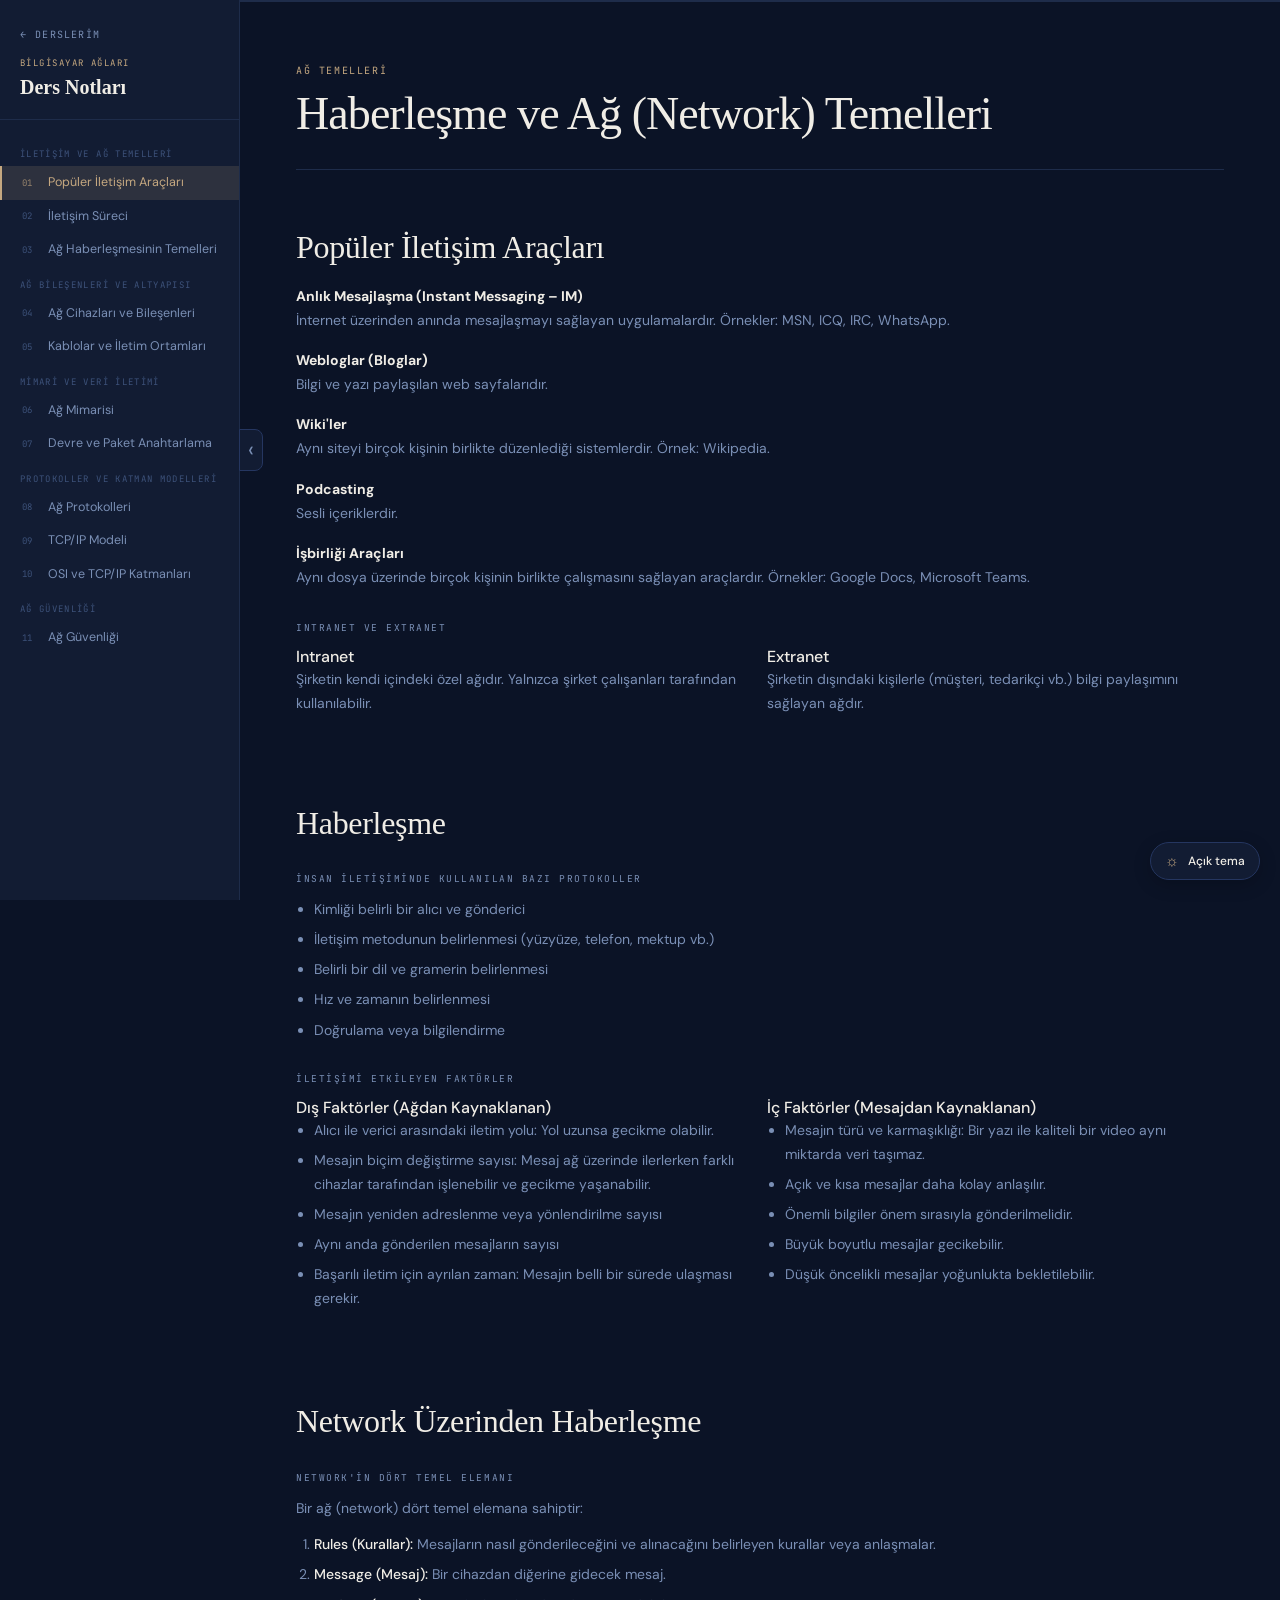
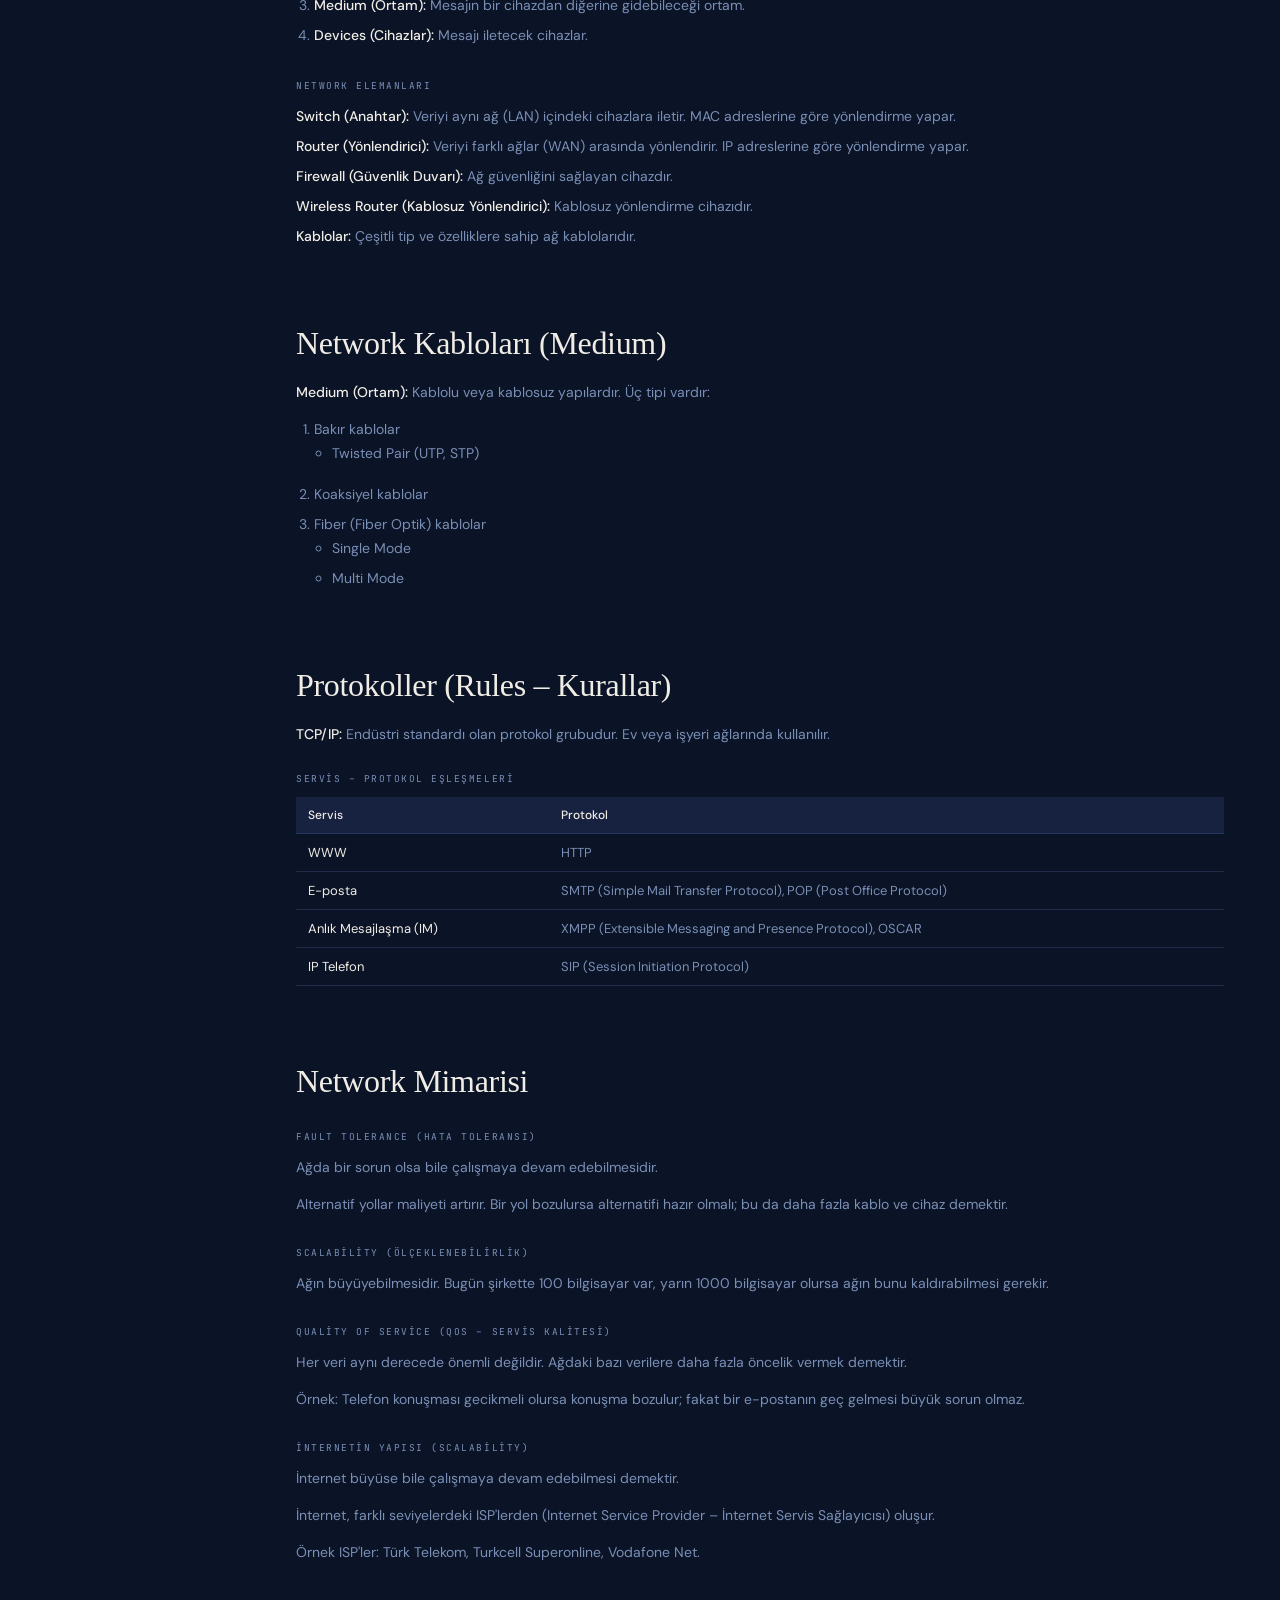
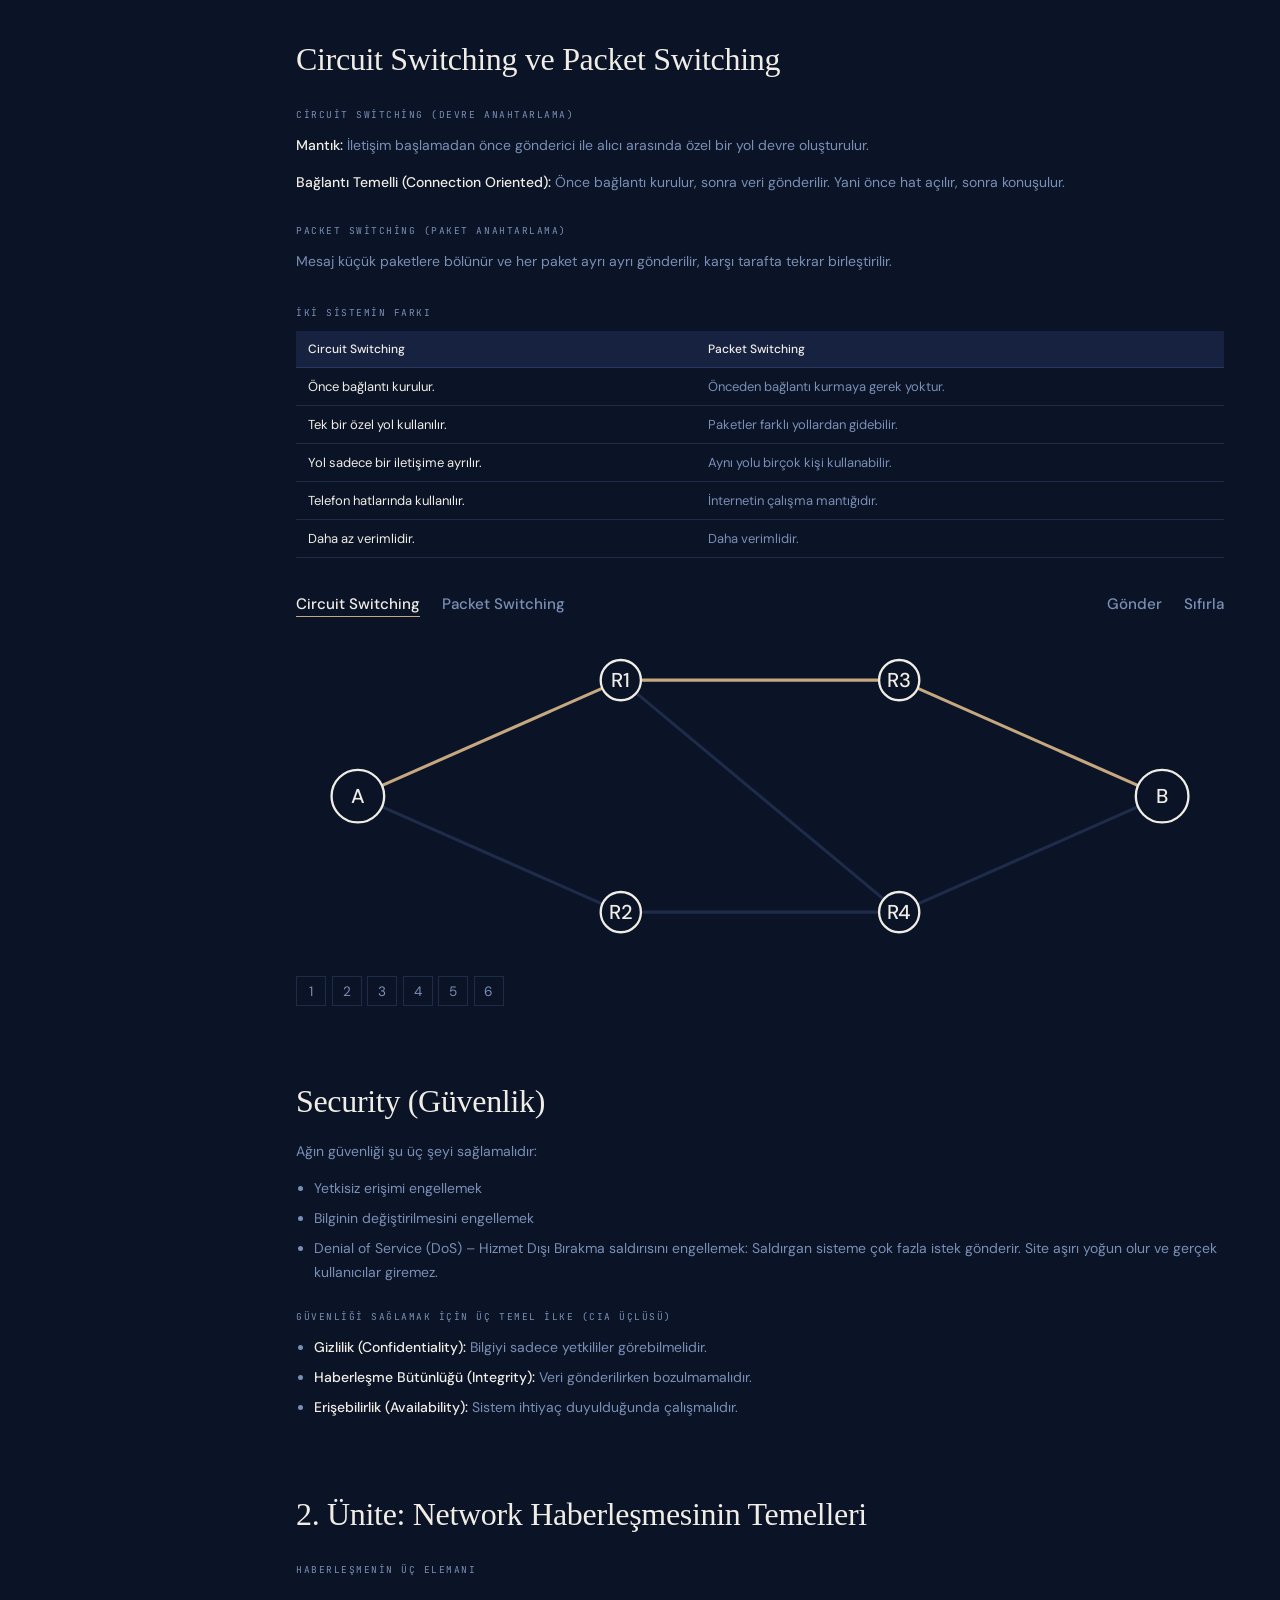
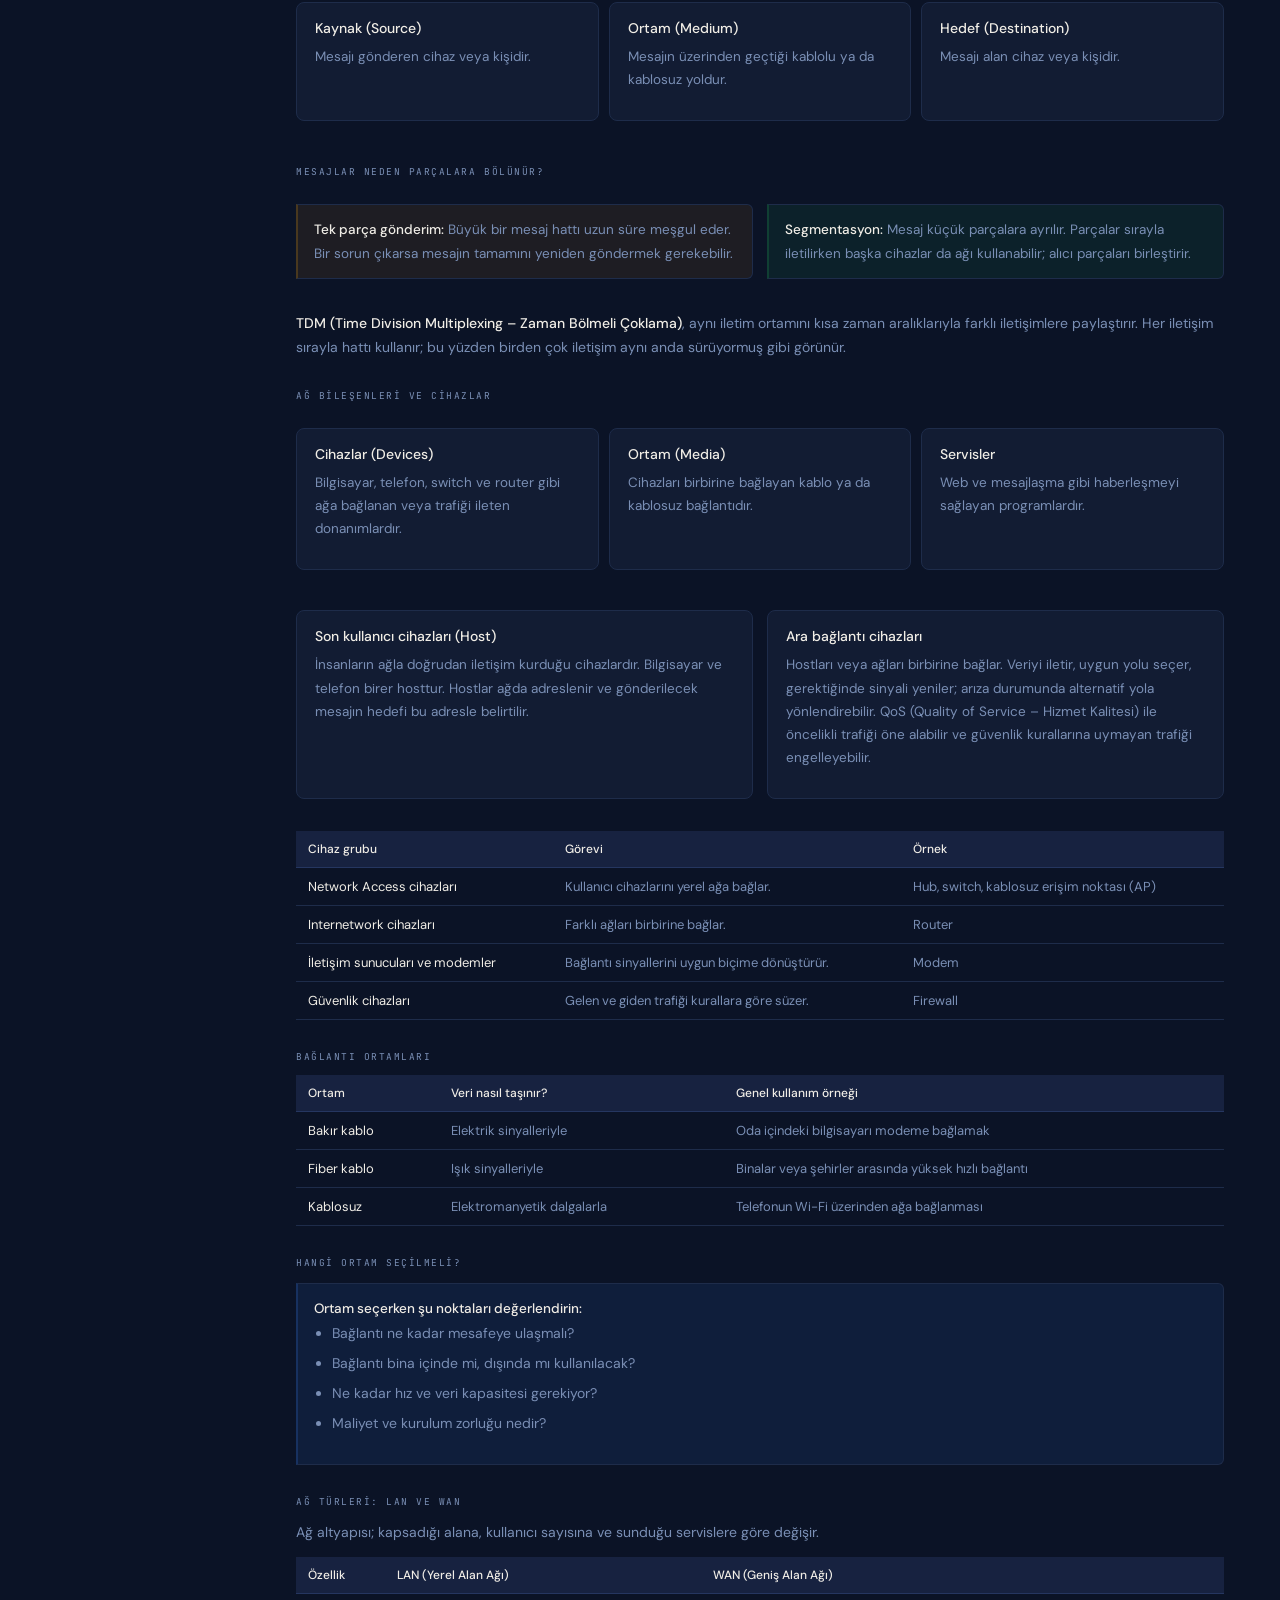
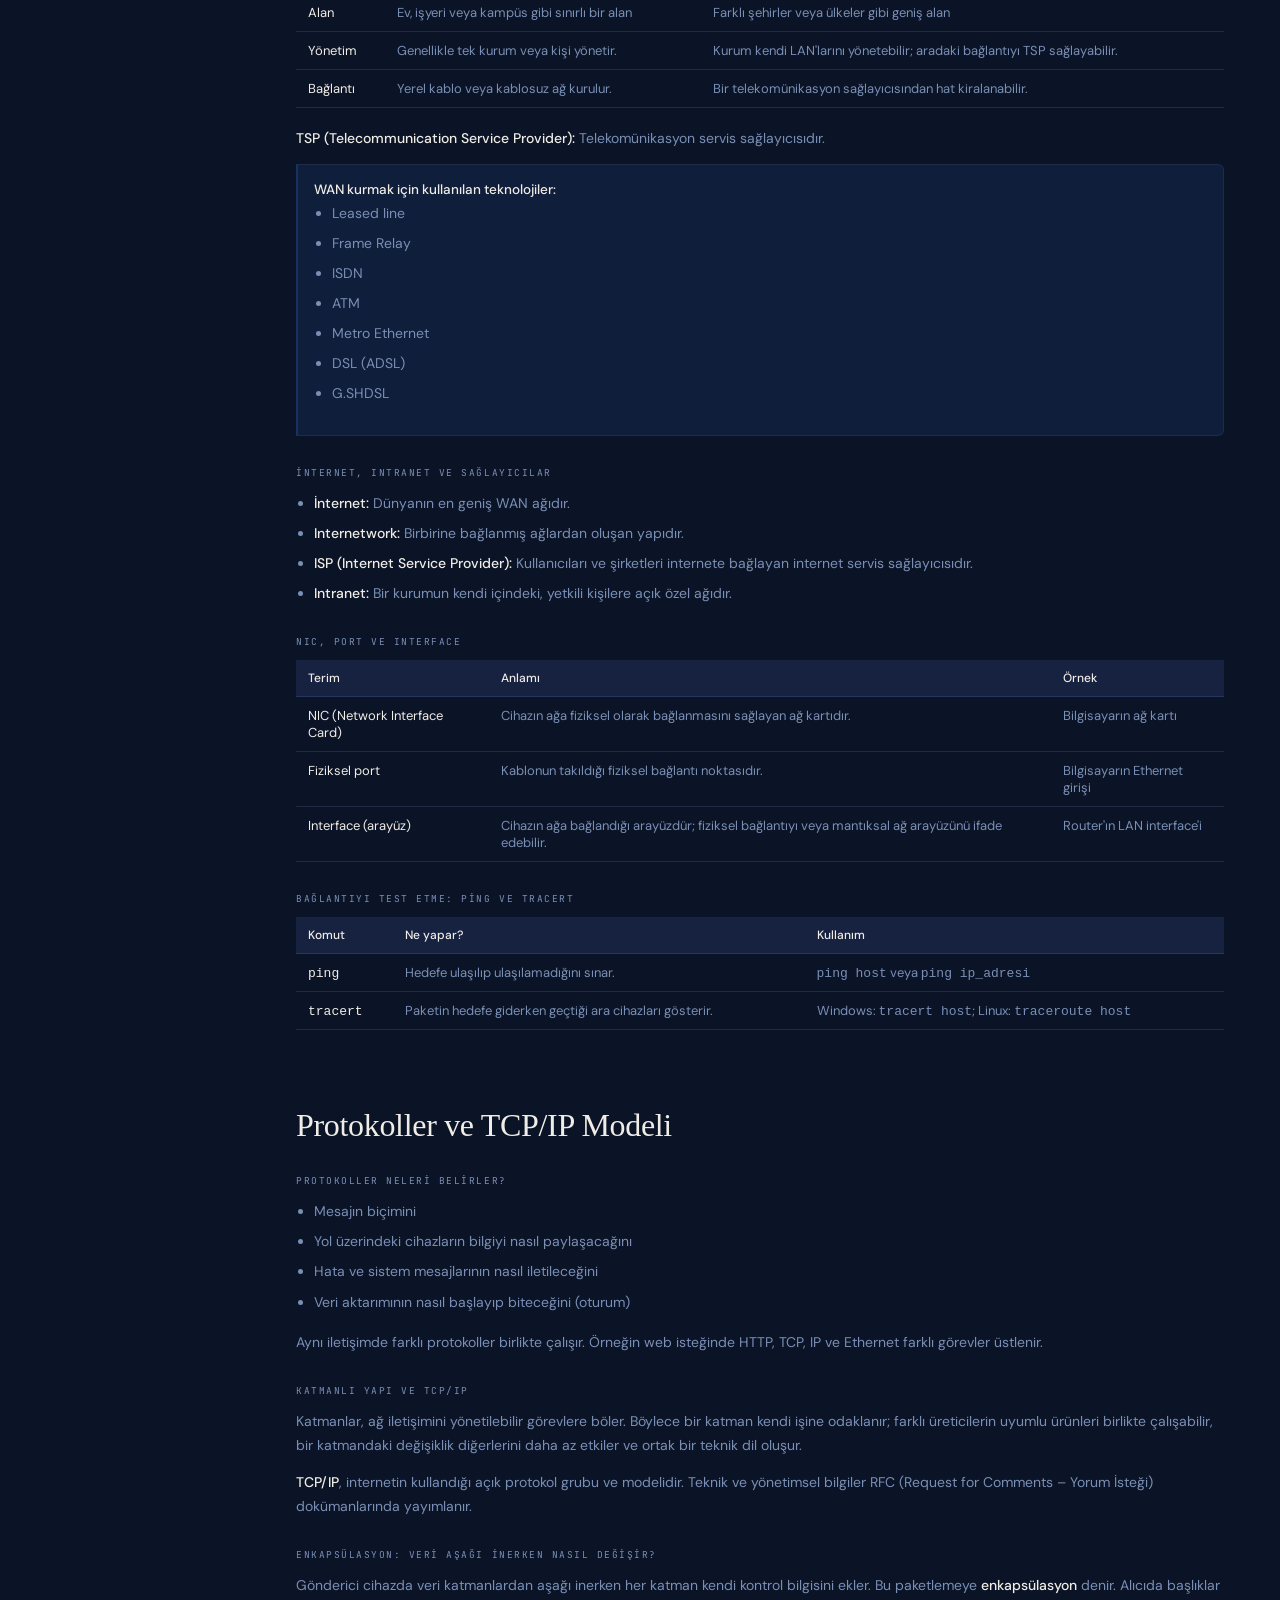
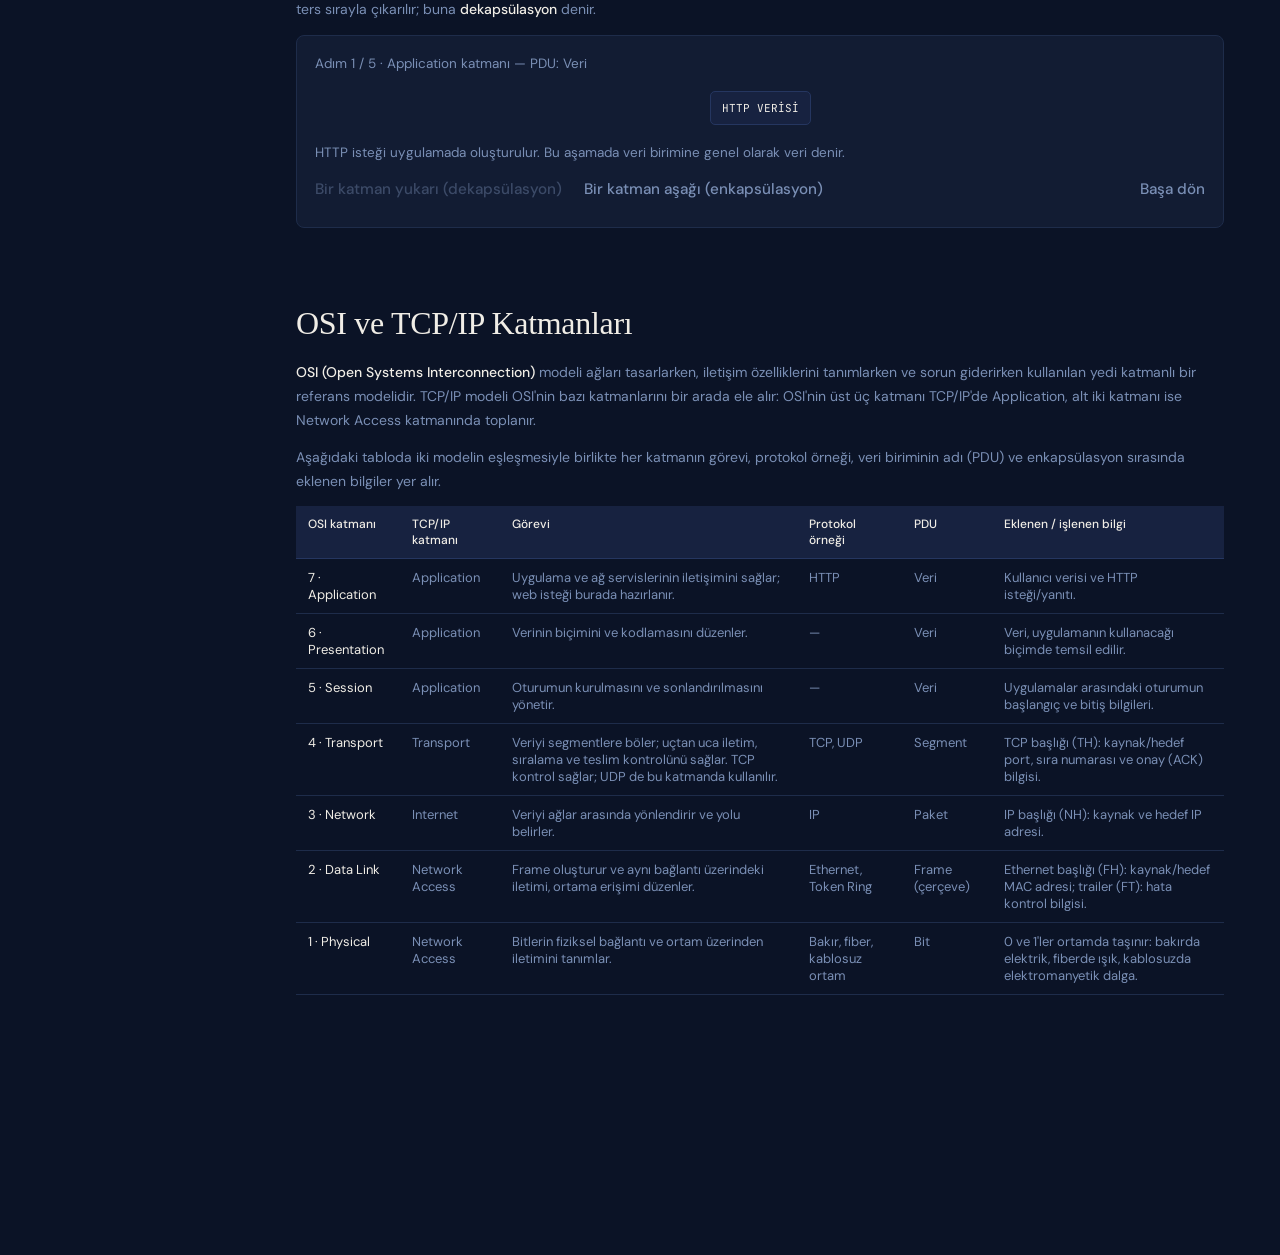
==== commit b98a249f: "Add files via upload" ====
--- a/bilgisayar-aglari.html
+++ b/bilgisayar-aglari.html
@@ -137,6 +137,11 @@
 .unit .step-item{display:flex;align-items:flex-start;gap:12px;padding:10px 12px;border-radius:6px}
 .unit .step-item:hover{background:var(--surface2)}
 .unit .step-num{min-width:26px;height:26px;border-radius:50%;display:grid;place-items:center;font:11px 'JetBrains Mono',monospace;background:var(--surface2);color:var(--sub);flex-shrink:0}
+#encapsulation-demo .pdu-wrap{display:flex;justify-content:center;gap:6px;flex-wrap:wrap;margin:16px 0}
+#encapsulation-demo .pdu-part{padding:9px 11px;border:1px solid var(--accent-border);border-radius:5px;background:var(--accent-dim);color:var(--text);font:11px 'JetBrains Mono',monospace}
+#encapsulation-demo .pdu-part.payload{background:var(--surface2);border-color:var(--border2)}
+#encapsulation-demo .pdu-part.trailer{background:var(--warn-bg);border-color:var(--warn-border)}
+#encapsulation-demo .bar button:disabled{opacity:.4;cursor:not-allowed}
 @media(max-width:768px){
   .mobile-toggle{display:flex}
   .progress-bar{left:0}
@@ -163,15 +168,22 @@
       <div class="sidebar-title">Ders Notları</div>
     </div>
     <nav class="sidebar-nav">
-      <div class="nav-section-label">Ağ Temelleri</div>
-      <a class="nav-item active" href="#haberlesme"><span class="nav-item-num">01</span>Haberleşme</a>
-      <a class="nav-item" href="#network"><span class="nav-item-num">02</span>İletişim</a>
-      <a class="nav-item" href="#elemanlar"><span class="nav-item-num">03</span>Elemanlar</a>
-      <a class="nav-item" href="#kablolar"><span class="nav-item-num">04</span>Kablolar</a>
-      <a class="nav-item" href="#protokoller"><span class="nav-item-num">05</span>Protokoller</a>
-      <a class="nav-item" href="#mimari"><span class="nav-item-num">06</span>Mimari</a>
-      <a class="nav-item" href="#anahtarlama"><span class="nav-item-num">07</span>Anahtarlama</a>
-      <a class="nav-item" href="#guvenlik"><span class="nav-item-num">08</span>Security</a>
+      <div class="nav-section-label">İletişim ve Ağ Temelleri</div>
+      <a class="nav-item active" href="#haberlesme"><span class="nav-item-num">01</span>Popüler İletişim Araçları</a>
+      <a class="nav-item" href="#network"><span class="nav-item-num">02</span>İletişim Süreci</a>
+      <a class="nav-item" href="#network-temelleri"><span class="nav-item-num">03</span>Ağ Haberleşmesinin Temelleri</a>
+      <div class="nav-section-label">Ağ Bileşenleri ve Altyapısı</div>
+      <a class="nav-item" href="#elemanlar"><span class="nav-item-num">04</span>Ağ Cihazları ve Bileşenleri</a>
+      <a class="nav-item" href="#kablolar"><span class="nav-item-num">05</span>Kablolar ve İletim Ortamları</a>
+      <div class="nav-section-label">Mimari ve Veri İletimi</div>
+      <a class="nav-item" href="#mimari"><span class="nav-item-num">06</span>Ağ Mimarisi</a>
+      <a class="nav-item" href="#anahtarlama"><span class="nav-item-num">07</span>Devre ve Paket Anahtarlama</a>
+      <div class="nav-section-label">Protokoller ve Katman Modelleri</div>
+      <a class="nav-item" href="#protokoller"><span class="nav-item-num">08</span>Ağ Protokolleri</a>
+      <a class="nav-item" href="#tcp-ip"><span class="nav-item-num">09</span>TCP/IP Modeli</a>
+      <a class="nav-item" href="#osi"><span class="nav-item-num">10</span>OSI ve TCP/IP Katmanları</a>
+      <div class="nav-section-label">Ağ Güvenliği</div>
+      <a class="nav-item" href="#guvenlik"><span class="nav-item-num">11</span>Ağ Güvenliği</a>
     </nav>
   </aside>
 
@@ -339,6 +351,156 @@
         <li><strong>Haberleşme Bütünlüğü (Integrity):</strong> Veri gönderilirken bozulmamalıdır.</li>
         <li><strong>Erişebilirlik (Availability):</strong> Sistem ihtiyaç duyulduğunda çalışmalıdır.</li>
       </ul>
+    </section>
+
+    <section class="unit" id="network-temelleri">
+      <h2>2. Ünite: Network Haberleşmesinin Temelleri</h2>
+      <h3>Haberleşmenin Üç Elemanı</h3>
+      <div class="grid3">
+        <div class="card"><h4>Kaynak (Source)</h4><p>Mesajı gönderen cihaz veya kişidir.</p></div>
+        <div class="card"><h4>Ortam (Medium)</h4><p>Mesajın üzerinden geçtiği kablolu ya da kablosuz yoldur.</p></div>
+        <div class="card"><h4>Hedef (Destination)</h4><p>Mesajı alan cihaz veya kişidir.</p></div>
+      </div>
+
+      <h3>Mesajlar Neden Parçalara Bölünür?</h3>
+      <div class="two">
+        <div class="warn-box"><p><strong>Tek parça gönderim:</strong> Büyük bir mesaj hattı uzun süre meşgul eder. Bir sorun çıkarsa mesajın tamamını yeniden göndermek gerekebilir.</p></div>
+        <div class="success-box"><p><strong>Segmentasyon:</strong> Mesaj küçük parçalara ayrılır. Parçalar sırayla iletilirken başka cihazlar da ağı kullanabilir; alıcı parçaları birleştirir.</p></div>
+      </div>
+      <p><strong>TDM (Time Division Multiplexing – Zaman Bölmeli Çoklama)</strong>, aynı iletim ortamını kısa zaman aralıklarıyla farklı iletişimlere paylaştırır. Her iletişim sırayla hattı kullanır; bu yüzden birden çok iletişim aynı anda sürüyormuş gibi görünür.</p>
+
+      <h3>Ağ Bileşenleri ve Cihazlar</h3>
+      <div class="grid3">
+        <div class="card"><h4>Cihazlar (Devices)</h4><p>Bilgisayar, telefon, switch ve router gibi ağa bağlanan veya trafiği ileten donanımlardır.</p></div>
+        <div class="card"><h4>Ortam (Media)</h4><p>Cihazları birbirine bağlayan kablo ya da kablosuz bağlantıdır.</p></div>
+        <div class="card"><h4>Servisler</h4><p>Web ve mesajlaşma gibi haberleşmeyi sağlayan programlardır.</p></div>
+      </div>
+      <div class="two">
+        <div class="card">
+          <h4>Son kullanıcı cihazları (Host)</h4>
+          <p>İnsanların ağla doğrudan iletişim kurduğu cihazlardır. Bilgisayar ve telefon birer hosttur. Hostlar ağda adreslenir ve gönderilecek mesajın hedefi bu adresle belirtilir.</p>
+        </div>
+        <div class="card">
+          <h4>Ara bağlantı cihazları</h4>
+          <p>Hostları veya ağları birbirine bağlar. Veriyi iletir, uygun yolu seçer, gerektiğinde sinyali yeniler; arıza durumunda alternatif yola yönlendirebilir. QoS (Quality of Service – Hizmet Kalitesi) ile öncelikli trafiği öne alabilir ve güvenlik kurallarına uymayan trafiği engelleyebilir.</p>
+        </div>
+      </div>
+      <div class="wrap"><table>
+        <tr><th>Cihaz grubu</th><th>Görevi</th><th>Örnek</th></tr>
+        <tr><td>Network Access cihazları</td><td>Kullanıcı cihazlarını yerel ağa bağlar.</td><td>Hub, switch, kablosuz erişim noktası (AP)</td></tr>
+        <tr><td>Internetwork cihazları</td><td>Farklı ağları birbirine bağlar.</td><td>Router</td></tr>
+        <tr><td>İletişim sunucuları ve modemler</td><td>Bağlantı sinyallerini uygun biçime dönüştürür.</td><td>Modem</td></tr>
+        <tr><td>Güvenlik cihazları</td><td>Gelen ve giden trafiği kurallara göre süzer.</td><td>Firewall</td></tr>
+      </table></div>
+
+      <h3>Bağlantı Ortamları</h3>
+      <div class="wrap"><table>
+        <tr><th>Ortam</th><th>Veri nasıl taşınır?</th><th>Genel kullanım örneği</th></tr>
+        <tr><td>Bakır kablo</td><td>Elektrik sinyalleriyle</td><td>Oda içindeki bilgisayarı modeme bağlamak</td></tr>
+        <tr><td>Fiber kablo</td><td>Işık sinyalleriyle</td><td>Binalar veya şehirler arasında yüksek hızlı bağlantı</td></tr>
+        <tr><td>Kablosuz</td><td>Elektromanyetik dalgalarla</td><td>Telefonun Wi-Fi üzerinden ağa bağlanması</td></tr>
+      </table></div>
+      <h3>Hangi Ortam Seçilmeli?</h3>
+      <div class="info-box">
+        <p><strong>Ortam seçerken şu noktaları değerlendirin:</strong></p>
+        <ul>
+          <li>Bağlantı ne kadar mesafeye ulaşmalı?</li>
+          <li>Bağlantı bina içinde mi, dışında mı kullanılacak?</li>
+          <li>Ne kadar hız ve veri kapasitesi gerekiyor?</li>
+          <li>Maliyet ve kurulum zorluğu nedir?</li>
+        </ul>
+      </div>
+
+      <h3>Ağ Türleri: LAN ve WAN</h3>
+      <p>Ağ altyapısı; kapsadığı alana, kullanıcı sayısına ve sunduğu servislere göre değişir.</p>
+      <div class="wrap"><table>
+        <tr><th>Özellik</th><th>LAN (Yerel Alan Ağı)</th><th>WAN (Geniş Alan Ağı)</th></tr>
+        <tr><td>Alan</td><td>Ev, işyeri veya kampüs gibi sınırlı bir alan</td><td>Farklı şehirler veya ülkeler gibi geniş alan</td></tr>
+        <tr><td>Yönetim</td><td>Genellikle tek kurum veya kişi yönetir.</td><td>Kurum kendi LAN'larını yönetebilir; aradaki bağlantıyı TSP sağlayabilir.</td></tr>
+        <tr><td>Bağlantı</td><td>Yerel kablo veya kablosuz ağ kurulur.</td><td>Bir telekomünikasyon sağlayıcısından hat kiralanabilir.</td></tr>
+      </table></div>
+      <p><strong>TSP (Telecommunication Service Provider):</strong> Telekomünikasyon servis sağlayıcısıdır.</p>
+      <div class="info-box">
+        <p><strong>WAN kurmak için kullanılan teknolojiler:</strong></p>
+        <ul>
+          <li>Leased line</li>
+          <li>Frame Relay</li>
+          <li>ISDN</li>
+          <li>ATM</li>
+          <li>Metro Ethernet</li>
+          <li>DSL (ADSL)</li>
+          <li>G.SHDSL</li>
+        </ul>
+      </div>
+
+      <h3>İnternet, Intranet ve Sağlayıcılar</h3>
+      <ul>
+        <li><strong>İnternet:</strong> Dünyanın en geniş WAN ağıdır.</li>
+        <li><strong>Internetwork:</strong> Birbirine bağlanmış ağlardan oluşan yapıdır.</li>
+        <li><strong>ISP (Internet Service Provider):</strong> Kullanıcıları ve şirketleri internete bağlayan internet servis sağlayıcısıdır.</li>
+        <li><strong>Intranet:</strong> Bir kurumun kendi içindeki, yetkili kişilere açık özel ağıdır.</li>
+      </ul>
+
+      <h3>NIC, Port ve Interface</h3>
+      <div class="wrap"><table>
+        <tr><th>Terim</th><th>Anlamı</th><th>Örnek</th></tr>
+        <tr><td>NIC (Network Interface Card)</td><td>Cihazın ağa fiziksel olarak bağlanmasını sağlayan ağ kartıdır.</td><td>Bilgisayarın ağ kartı</td></tr>
+        <tr><td>Fiziksel port</td><td>Kablonun takıldığı fiziksel bağlantı noktasıdır.</td><td>Bilgisayarın Ethernet girişi</td></tr>
+        <tr><td>Interface (arayüz)</td><td>Cihazın ağa bağlandığı arayüzdür; fiziksel bağlantıyı veya mantıksal ağ arayüzünü ifade edebilir.</td><td>Router'ın LAN interface'i</td></tr>
+      </table></div>
+
+      <h3>Bağlantıyı Test Etme: Ping ve Tracert</h3>
+      <div class="wrap"><table>
+        <tr><th>Komut</th><th>Ne yapar?</th><th>Kullanım</th></tr>
+        <tr><td><code>ping</code></td><td>Hedefe ulaşılıp ulaşılamadığını sınar.</td><td><code>ping host</code> veya <code>ping ip_adresi</code></td></tr>
+        <tr><td><code>tracert</code></td><td>Paketin hedefe giderken geçtiği ara cihazları gösterir.</td><td>Windows: <code>tracert host</code>; Linux: <code>traceroute host</code></td></tr>
+      </table></div>
+    </section>
+
+    <section class="unit" id="tcp-ip">
+      <h2>Protokoller ve TCP/IP Modeli</h2>
+      <h3>Protokoller Neleri Belirler?</h3>
+      <ul>
+        <li>Mesajın biçimini</li>
+        <li>Yol üzerindeki cihazların bilgiyi nasıl paylaşacağını</li>
+        <li>Hata ve sistem mesajlarının nasıl iletileceğini</li>
+        <li>Veri aktarımının nasıl başlayıp biteceğini (oturum)</li>
+      </ul>
+      <p>Aynı iletişimde farklı protokoller birlikte çalışır. Örneğin web isteğinde HTTP, TCP, IP ve Ethernet farklı görevler üstlenir.</p>
+
+      <h3>Katmanlı Yapı ve TCP/IP</h3>
+      <p>Katmanlar, ağ iletişimini yönetilebilir görevlere böler. Böylece bir katman kendi işine odaklanır; farklı üreticilerin uyumlu ürünleri birlikte çalışabilir, bir katmandaki değişiklik diğerlerini daha az etkiler ve ortak bir teknik dil oluşur.</p>
+      <p><strong>TCP/IP</strong>, internetin kullandığı açık protokol grubu ve modelidir. Teknik ve yönetimsel bilgiler RFC (Request for Comments – Yorum İsteği) dokümanlarında yayımlanır.</p>
+
+      <h3>Enkapsülasyon: Veri Aşağı İnerken Nasıl Değişir?</h3>
+      <p>Gönderici cihazda veri katmanlardan aşağı inerken her katman kendi kontrol bilgisini ekler. Bu paketlemeye <strong>enkapsülasyon</strong> denir. Alıcıda başlıklar ters sırayla çıkarılır; buna <strong>dekapsülasyon</strong> denir.</p>
+      <div class="card" id="encapsulation-demo">
+        <p id="encap-step" aria-live="polite"></p>
+        <div class="pdu-wrap" id="encap-pdu" aria-label="Veri birimi görünümü"></div>
+        <p id="encap-detail"></p>
+        <div class="bar" role="group" aria-label="Veri katmanlarında ilerletme">
+          <button id="encap-up" type="button">Bir katman yukarı (dekapsülasyon)</button>
+          <button id="encap-down" type="button">Bir katman aşağı (enkapsülasyon)</button>
+          <span class="sp"></span>
+          <button id="encap-reset" type="button">Başa dön</button>
+        </div>
+      </div>
+    </section>
+
+    <section class="unit" id="osi">
+      <h2>OSI ve TCP/IP Katmanları</h2>
+      <p><strong>OSI (Open Systems Interconnection)</strong> modeli ağları tasarlarken, iletişim özelliklerini tanımlarken ve sorun giderirken kullanılan yedi katmanlı bir referans modelidir. TCP/IP modeli OSI'nin bazı katmanlarını bir arada ele alır: OSI'nin üst üç katmanı TCP/IP'de Application, alt iki katmanı ise Network Access katmanında toplanır.</p>
+      <p>Aşağıdaki tabloda iki modelin eşleşmesiyle birlikte her katmanın görevi, protokol örneği, veri biriminin adı (PDU) ve enkapsülasyon sırasında eklenen bilgiler yer alır.</p>
+      <div class="wrap"><table>
+        <tr><th>OSI katmanı</th><th>TCP/IP katmanı</th><th>Görevi</th><th>Protokol örneği</th><th>PDU</th><th>Eklenen / işlenen bilgi</th></tr>
+        <tr><td>7 · Application</td><td>Application</td><td>Uygulama ve ağ servislerinin iletişimini sağlar; web isteği burada hazırlanır.</td><td>HTTP</td><td>Veri</td><td>Kullanıcı verisi ve HTTP isteği/yanıtı.</td></tr>
+        <tr><td>6 · Presentation</td><td>Application</td><td>Verinin biçimini ve kodlamasını düzenler.</td><td>—</td><td>Veri</td><td>Veri, uygulamanın kullanacağı biçimde temsil edilir.</td></tr>
+        <tr><td>5 · Session</td><td>Application</td><td>Oturumun kurulmasını ve sonlandırılmasını yönetir.</td><td>—</td><td>Veri</td><td>Uygulamalar arasındaki oturumun başlangıç ve bitiş bilgileri.</td></tr>
+        <tr><td>4 · Transport</td><td>Transport</td><td>Veriyi segmentlere böler; uçtan uca iletim, sıralama ve teslim kontrolünü sağlar. TCP kontrol sağlar; UDP de bu katmanda kullanılır.</td><td>TCP, UDP</td><td>Segment</td><td>TCP başlığı (TH): kaynak/hedef port, sıra numarası ve onay (ACK) bilgisi.</td></tr>
+        <tr><td>3 · Network</td><td>Internet</td><td>Veriyi ağlar arasında yönlendirir ve yolu belirler.</td><td>IP</td><td>Paket</td><td>IP başlığı (NH): kaynak ve hedef IP adresi.</td></tr>
+        <tr><td>2 · Data Link</td><td>Network Access</td><td>Frame oluşturur ve aynı bağlantı üzerindeki iletimi, ortama erişimi düzenler.</td><td>Ethernet, Token Ring</td><td>Frame (çerçeve)</td><td>Ethernet başlığı (FH): kaynak/hedef MAC adresi; trailer (FT): hata kontrol bilgisi.</td></tr>
+        <tr><td>1 · Physical</td><td>Network Access</td><td>Bitlerin fiziksel bağlantı ve ortam üzerinden iletimini tanımlar.</td><td>Bakır, fiber, kablosuz ortam</td><td>Bit</td><td>0 ve 1'ler ortamda taşınır: bakırda elektrik, fiberde ışık, kablosuzda elektromanyetik dalga.</td></tr>
+      </table></div>
     </section>
     <div style="height:4rem"></div>
   </main>
@@ -386,6 +548,41 @@
 document.getElementById('rs').onclick=function(){if(busy)return;cut={};reset();paint()};
 reset();paint();
 </script>
+<script>
+(function(){
+  var layers=[
+    {name:'Application',pdu:'Veri',parts:[['HTTP VERİSİ','payload']],detail:'HTTP isteği uygulamada oluşturulur. Bu aşamada veri birimine genel olarak veri denir.'},
+    {name:'Transport',pdu:'Segment',parts:[['TCP BAŞLIĞI','header'],['VERİ','payload']],detail:'TCP başlığı kaynak/hedef portları ile parçaları sıralayıp onaylamaya yarayan bilgileri taşır.'},
+    {name:'Internet',pdu:'Paket',parts:[['IP BAŞLIĞI','header'],['TCP BAŞLIĞI','header'],['VERİ','payload']],detail:'IP başlığı kaynak ve hedef IP adreslerini ekler. Veri biriminin adı paket olur.'},
+    {name:'Network Access',pdu:'Frame (çerçeve)',parts:[['ETHERNET BAŞLIĞI','header'],['IP BAŞLIĞI','header'],['TCP BAŞLIĞI','header'],['VERİ','payload'],['TRAILER','trailer']],detail:'Ethernet başlığı kaynak ve hedef MAC adreslerini taşır; trailer hata kontrol bilgisi içerir.'},
+    {name:'Physical',pdu:'Bit',parts:[['0 1 0 1 1 0 0 1','payload']],detail:'Frame bitlere dönüştürülür ve kabloda elektrik, fiberde ışık ya da kablosuz ortamda elektromanyetik sinyal olarak taşınır.'}
+  ];
+  var step=0;
+  var title=document.getElementById('encap-step');
+  var pdu=document.getElementById('encap-pdu');
+  var detail=document.getElementById('encap-detail');
+  var up=document.getElementById('encap-up');
+  var down=document.getElementById('encap-down');
+  function render(){
+    var layer=layers[step];
+    title.textContent='Adım '+(step+1)+' / '+layers.length+' · '+layer.name+' katmanı — PDU: '+layer.pdu;
+    detail.textContent=layer.detail;
+    pdu.replaceChildren();
+    layer.parts.forEach(function(part){
+      var item=document.createElement('span');
+      item.className='pdu-part '+part[1];
+      item.textContent=part[0];
+      pdu.appendChild(item);
+    });
+    up.disabled=step===0;
+    down.disabled=step===layers.length-1;
+  }
+  up.addEventListener('click',function(){if(step>0){step--;render()}});
+  down.addEventListener('click',function(){if(step<layers.length-1){step++;render()}});
+  document.getElementById('encap-reset').addEventListener('click',function(){step=0;render()});
+  render();
+})();
+</script>
 <script src="theme.js" defer></script>
 </body>
 </html>
--- a/theme.css
+++ b/theme.css
@@ -69,6 +69,86 @@
 }
 .theme-toggle-icon { color: var(--accent); font-size: 15px; line-height: 1; }
 
+.sidebar-collapse-toggle {
+  position: fixed;
+  top: 50%;
+  left: calc(var(--sidebar-expanded-width, 240px) - 1px);
+  z-index: 201;
+  display: grid;
+  place-items: center;
+  width: 24px;
+  height: 42px;
+  padding: 0;
+  transform: translateY(-50%);
+  border: 1px solid var(--border2, var(--border));
+  border-radius: 0 8px 8px 0;
+  background: var(--surface);
+  color: var(--sub);
+  font: 22px/1 'DM Sans', 'Inter', sans-serif;
+  cursor: pointer;
+  transition: left .22s ease, background .2s ease, color .2s ease;
+}
+.sidebar-collapse-toggle:hover {
+  background: var(--surface2, var(--tag-hover, var(--surface)));
+  color: var(--accent);
+}
+body.sidebar-collapsed .sidebar-collapse-toggle {
+  left: calc(var(--sidebar-collapsed-width, 64px) - 1px);
+}
+body.sidebar-collapsed .sidebar {
+  width: var(--sidebar-collapsed-width, 64px) !important;
+  transition: width .22s ease;
+}
+body.sidebar-collapsed .main {
+  margin-left: var(--sidebar-collapsed-width, 64px) !important;
+  transition: margin-left .22s ease;
+}
+body.sidebar-collapsed .progress-bar {
+  left: var(--sidebar-collapsed-width, 64px) !important;
+  transition: left .22s ease;
+}
+body.sidebar-collapsed .sidebar-header,
+body.sidebar-collapsed .sidebar .sidebar-logo,
+body.sidebar-collapsed .sidebar .search-wrap,
+body.sidebar-collapsed .sidebar .nav-section-label {
+  display: none !important;
+}
+body.sidebar-collapsed .sidebar-nav {
+  padding: 10px 0;
+}
+body.sidebar-collapsed .nav-item {
+  justify-content: center;
+  gap: 0;
+  padding: 10px 0 !important;
+  overflow: hidden;
+  font-size: 0 !important;
+  text-align: center;
+}
+body.sidebar-collapsed .nav-item-num {
+  font-size: 9px !important;
+}
+body.sidebar-collapsed .sidebar .nav-dot {
+  flex: 0 0 7px;
+  width: 7px;
+  height: 7px;
+  margin: 0;
+}
+body.sidebar-collapsed .sidebar-top {
+  padding: 8px 5px;
+}
+body.sidebar-collapsed .lang-tabs {
+  flex-direction: column;
+  gap: 2px;
+}
+body.sidebar-collapsed .lang-tab {
+  flex: none;
+  padding: 6px 0;
+  font-size: 9px;
+}
+
 @media (max-width: 500px) {
   .theme-toggle { right: 14px; bottom: 14px; }
 }
+@media (max-width: 768px) {
+  .sidebar-collapse-toggle { display: none; }
+}
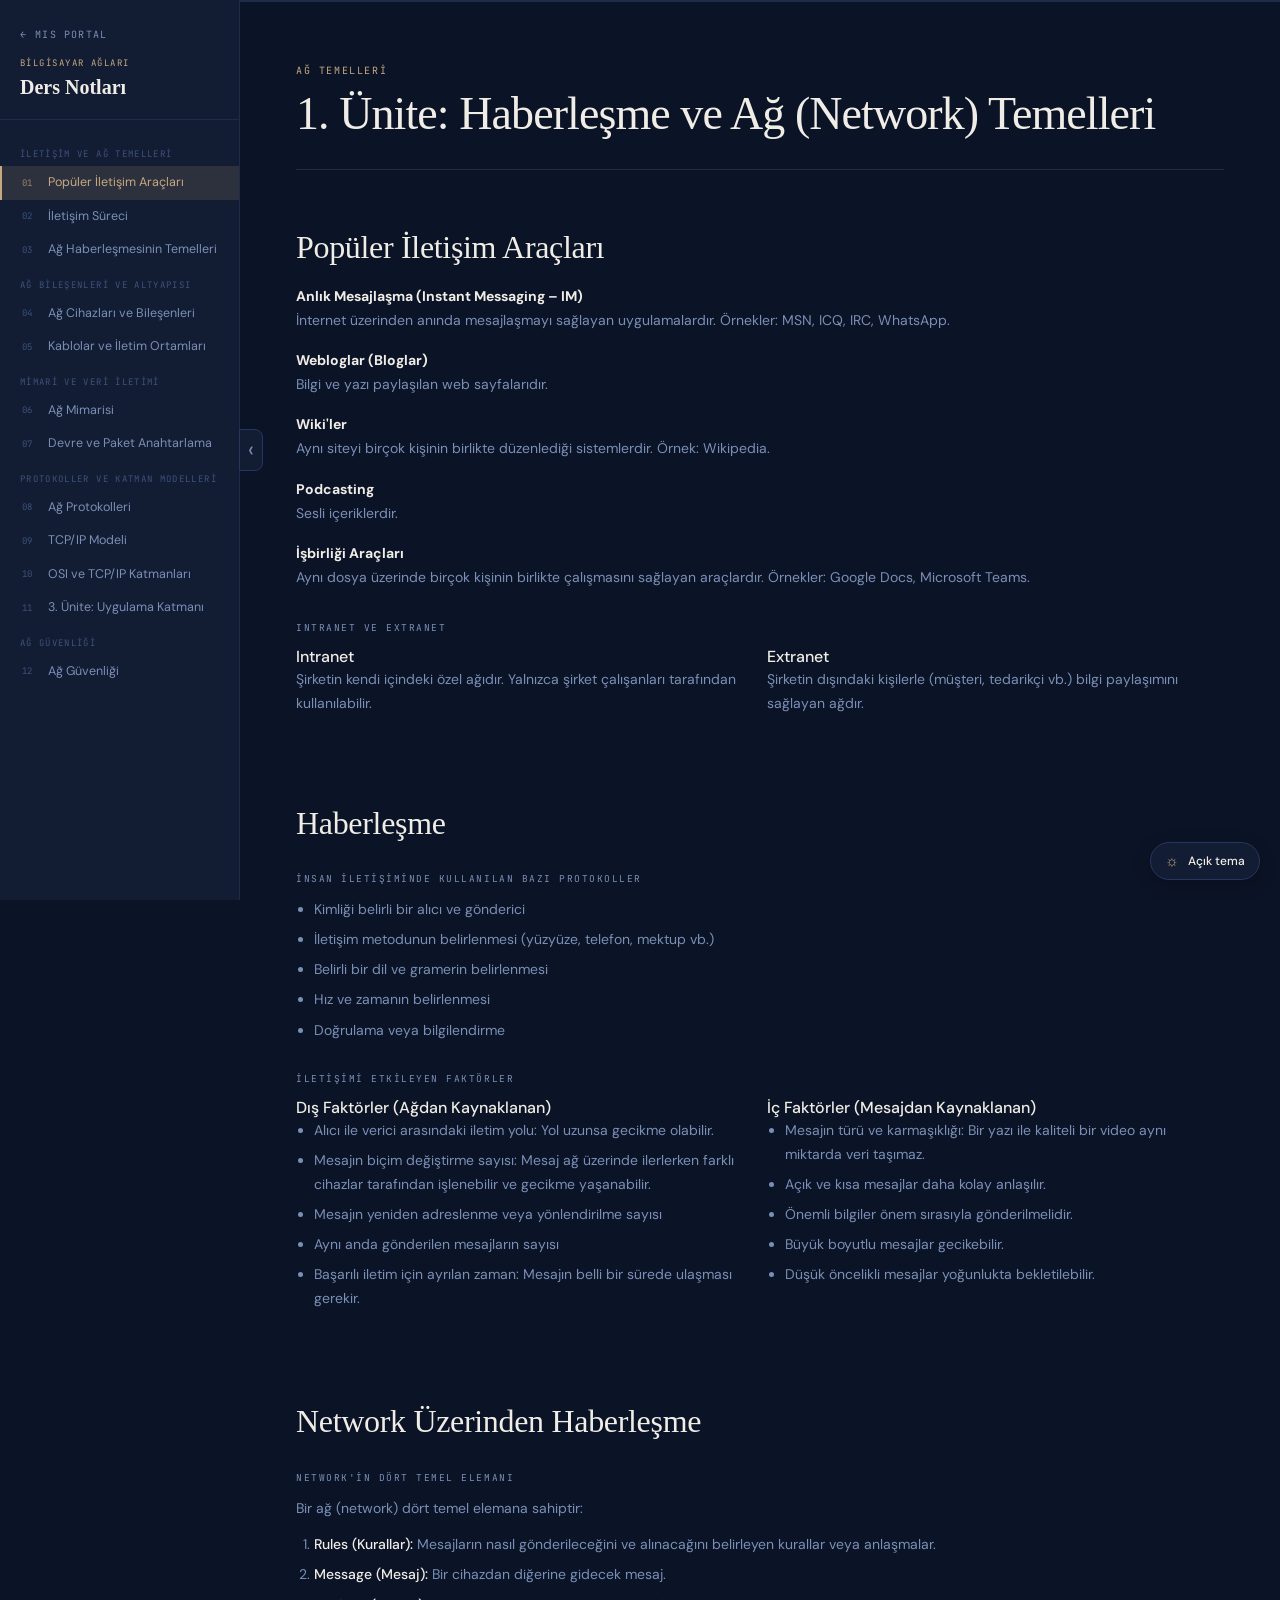
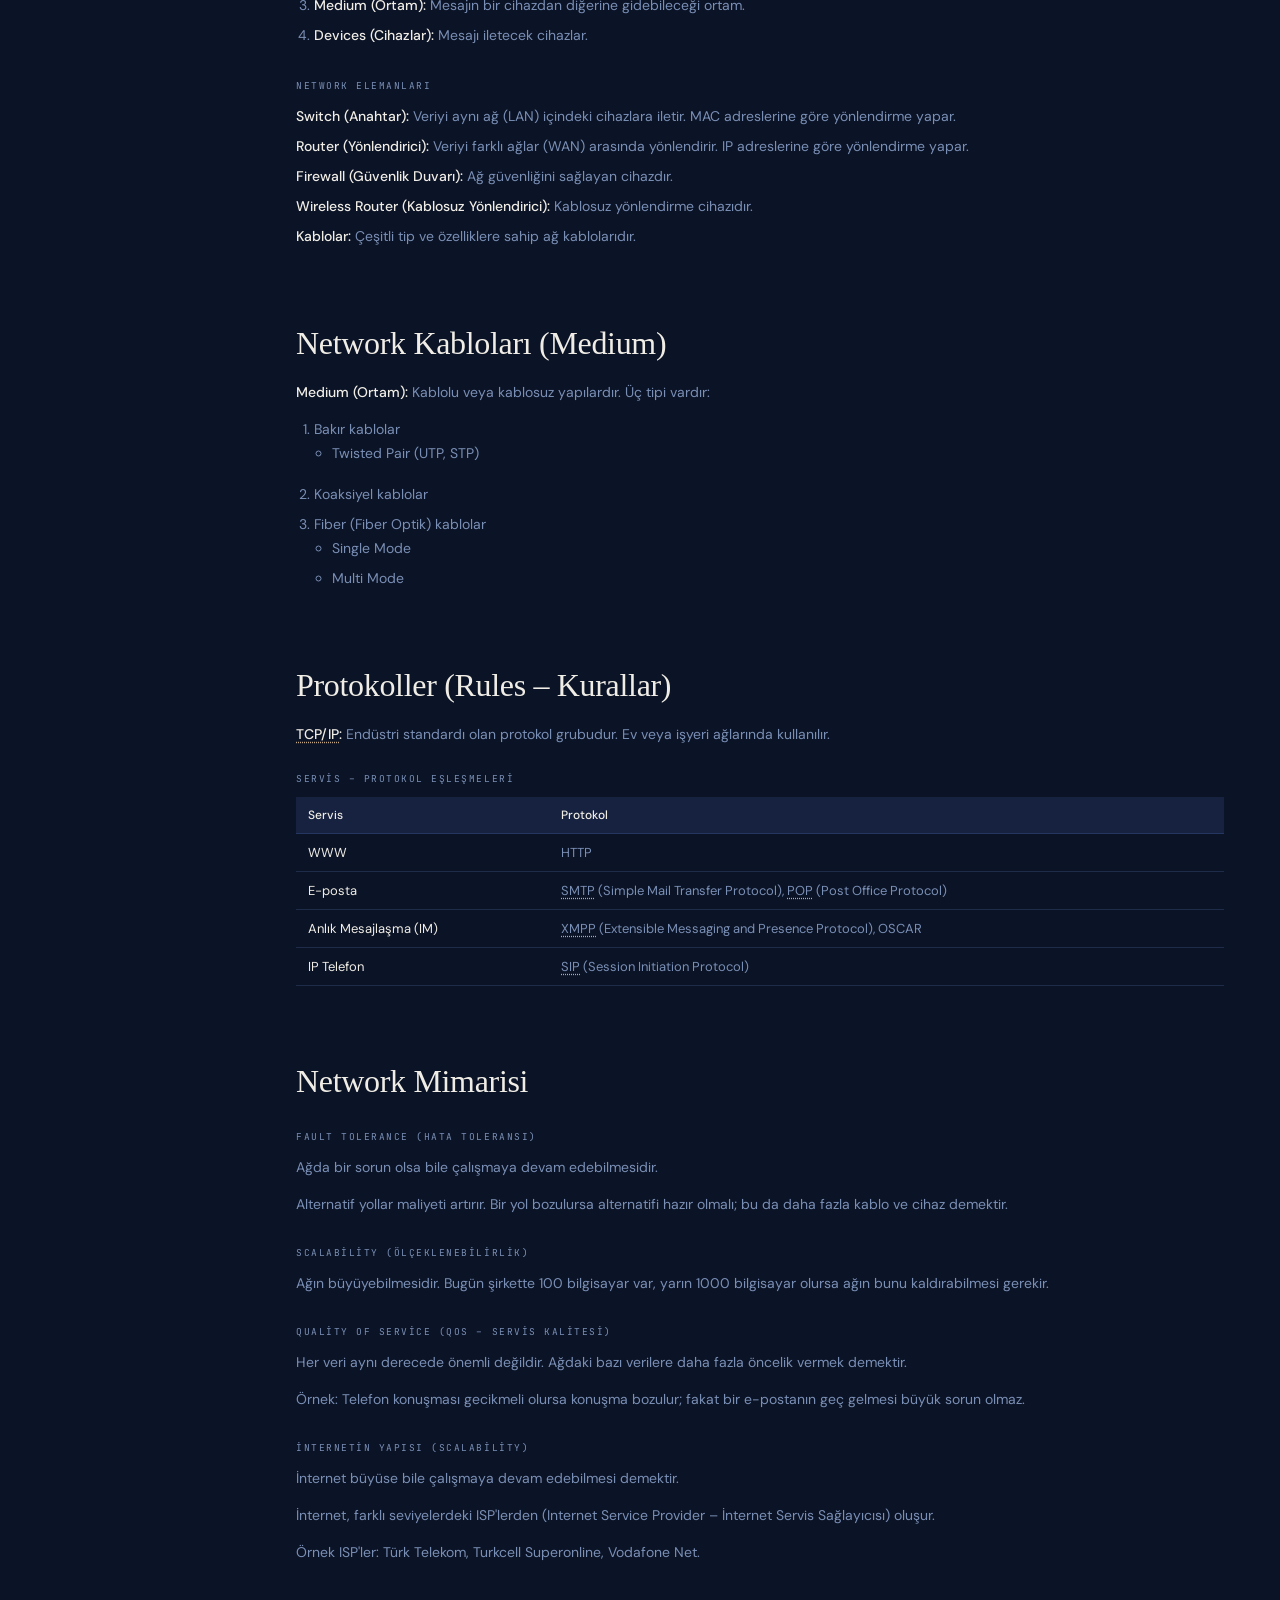
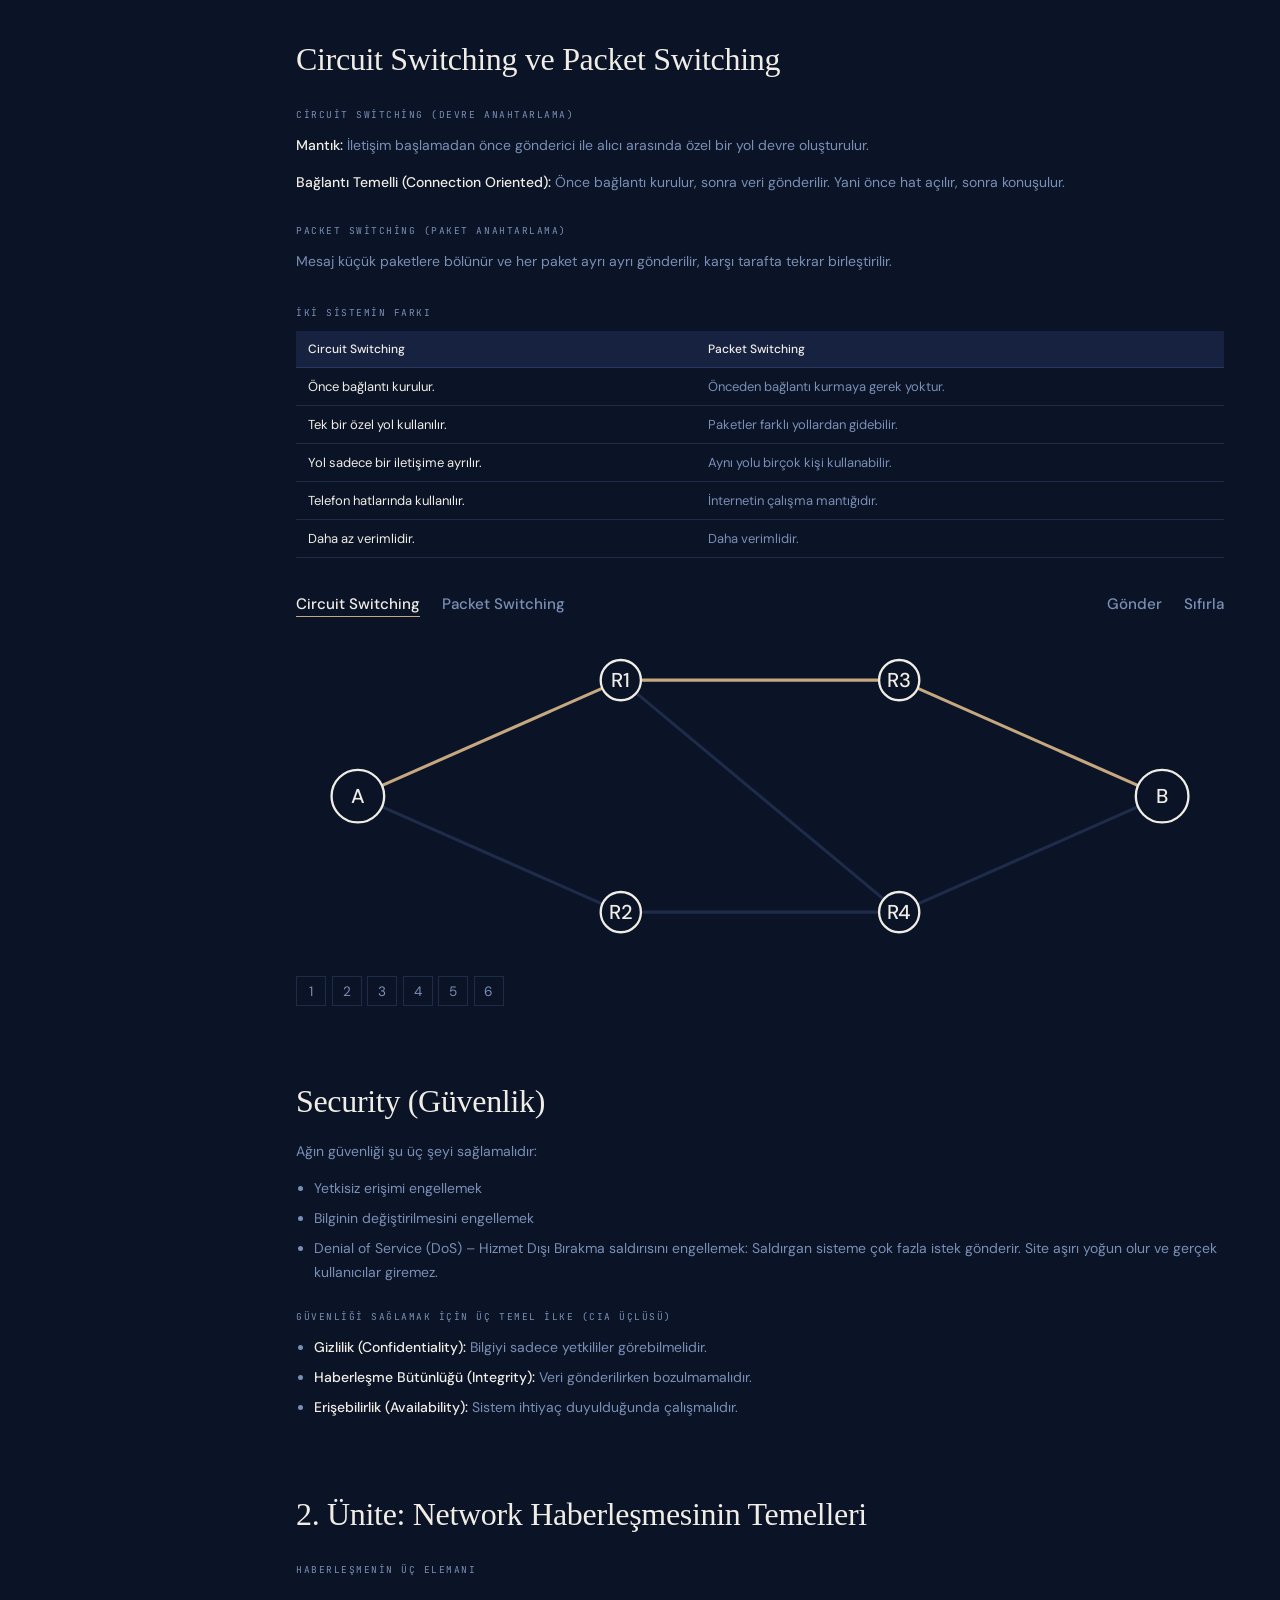
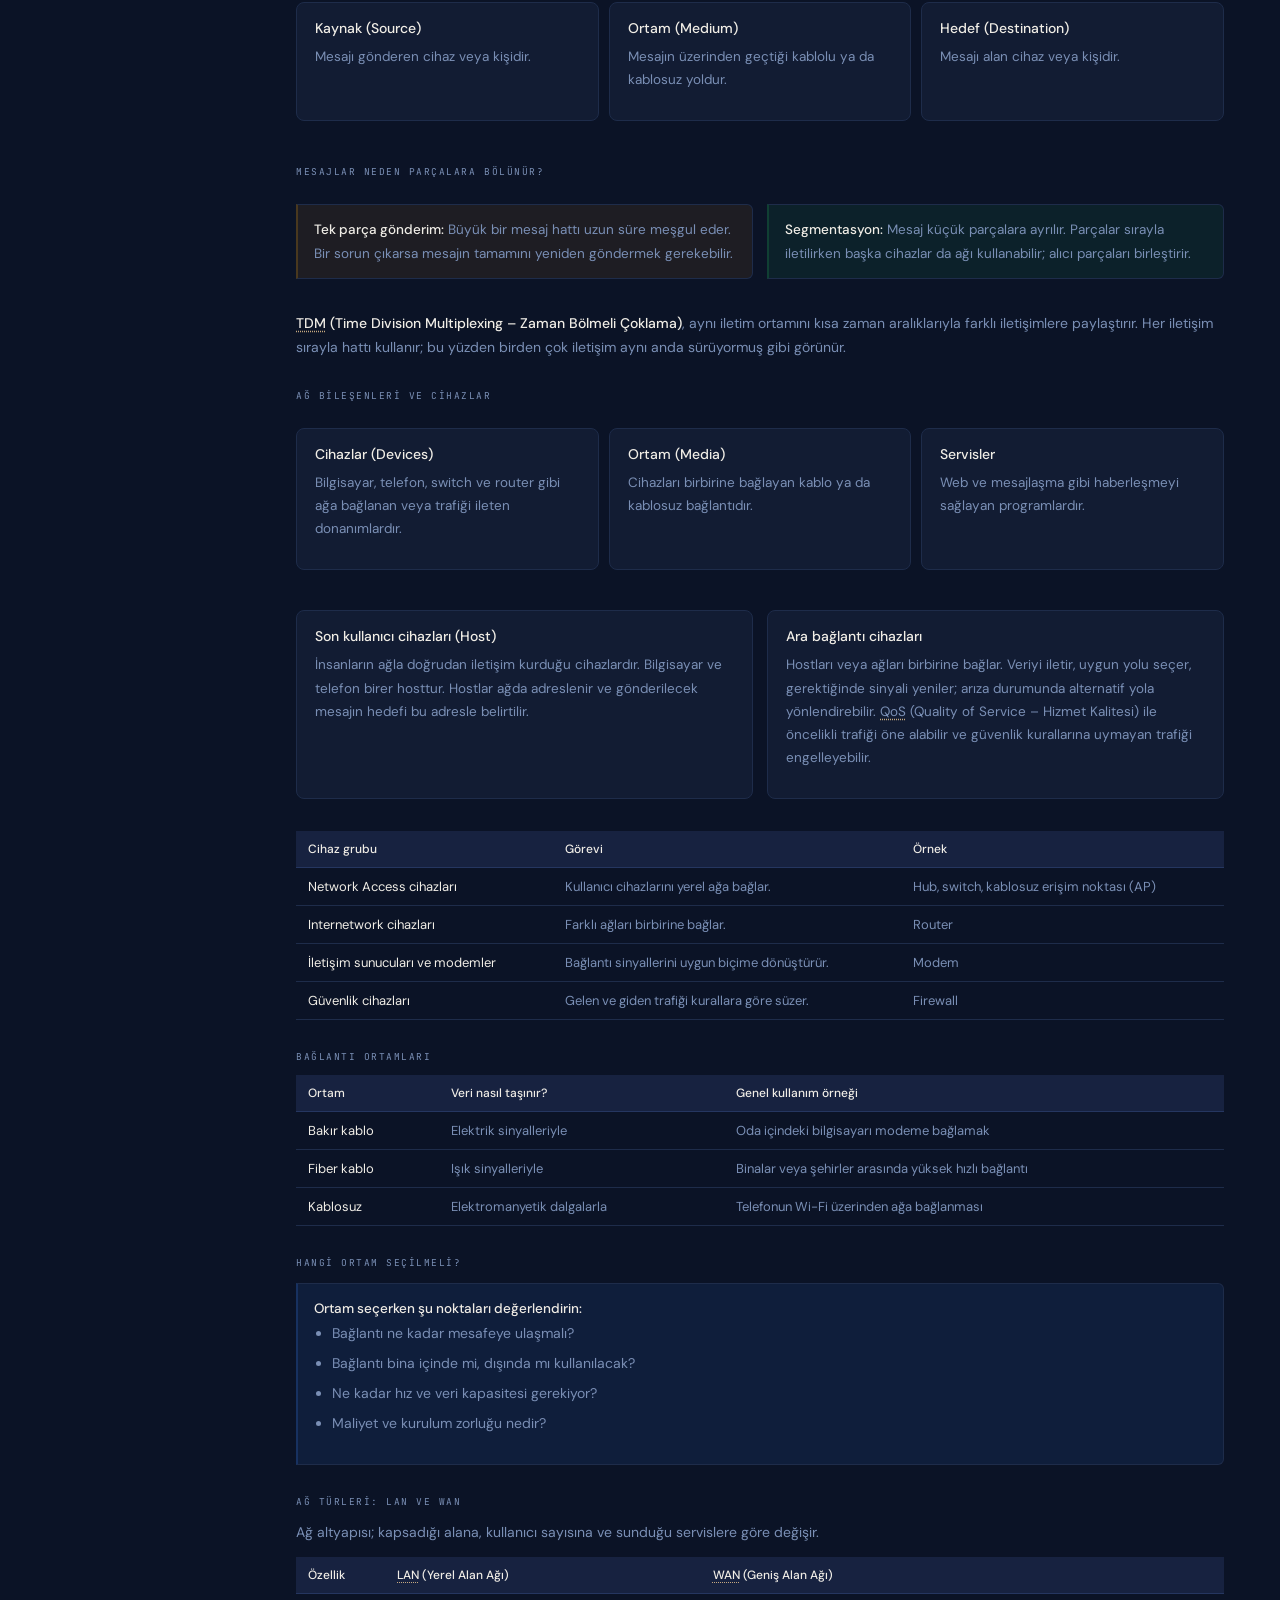
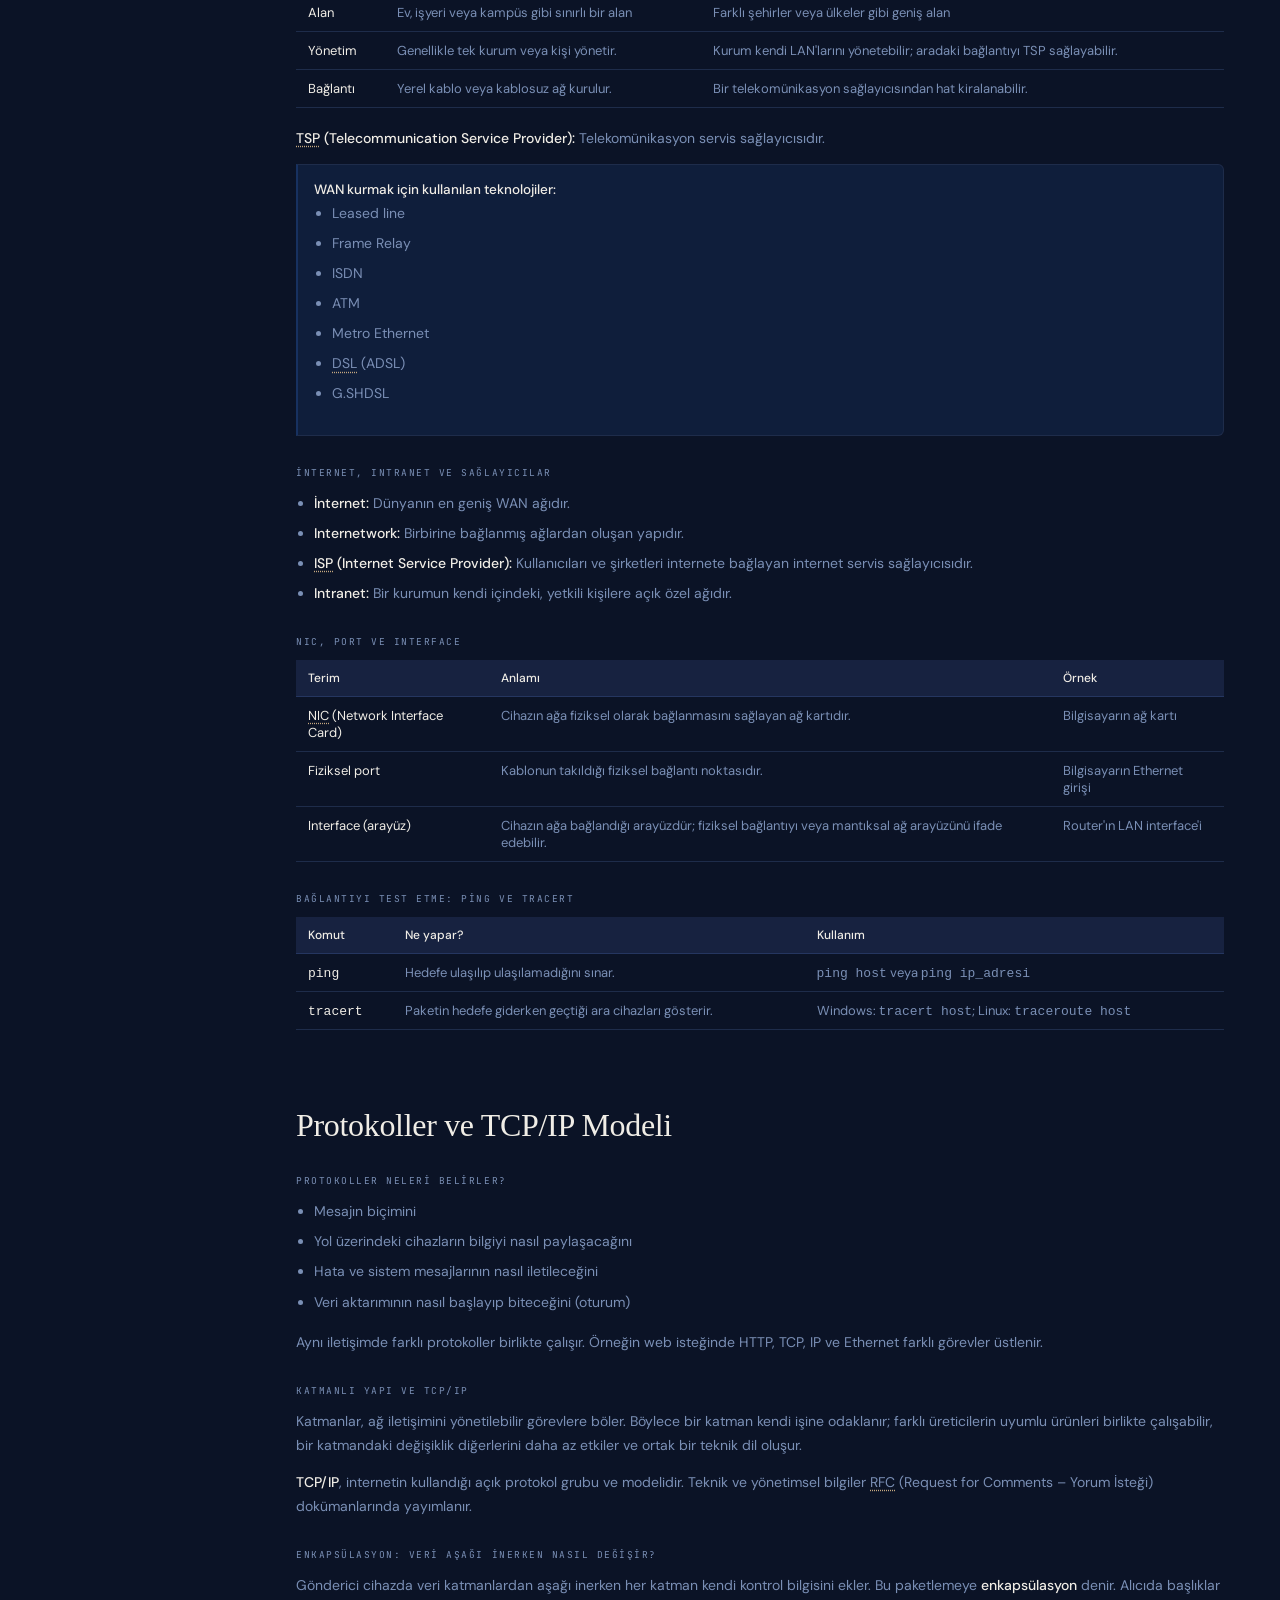
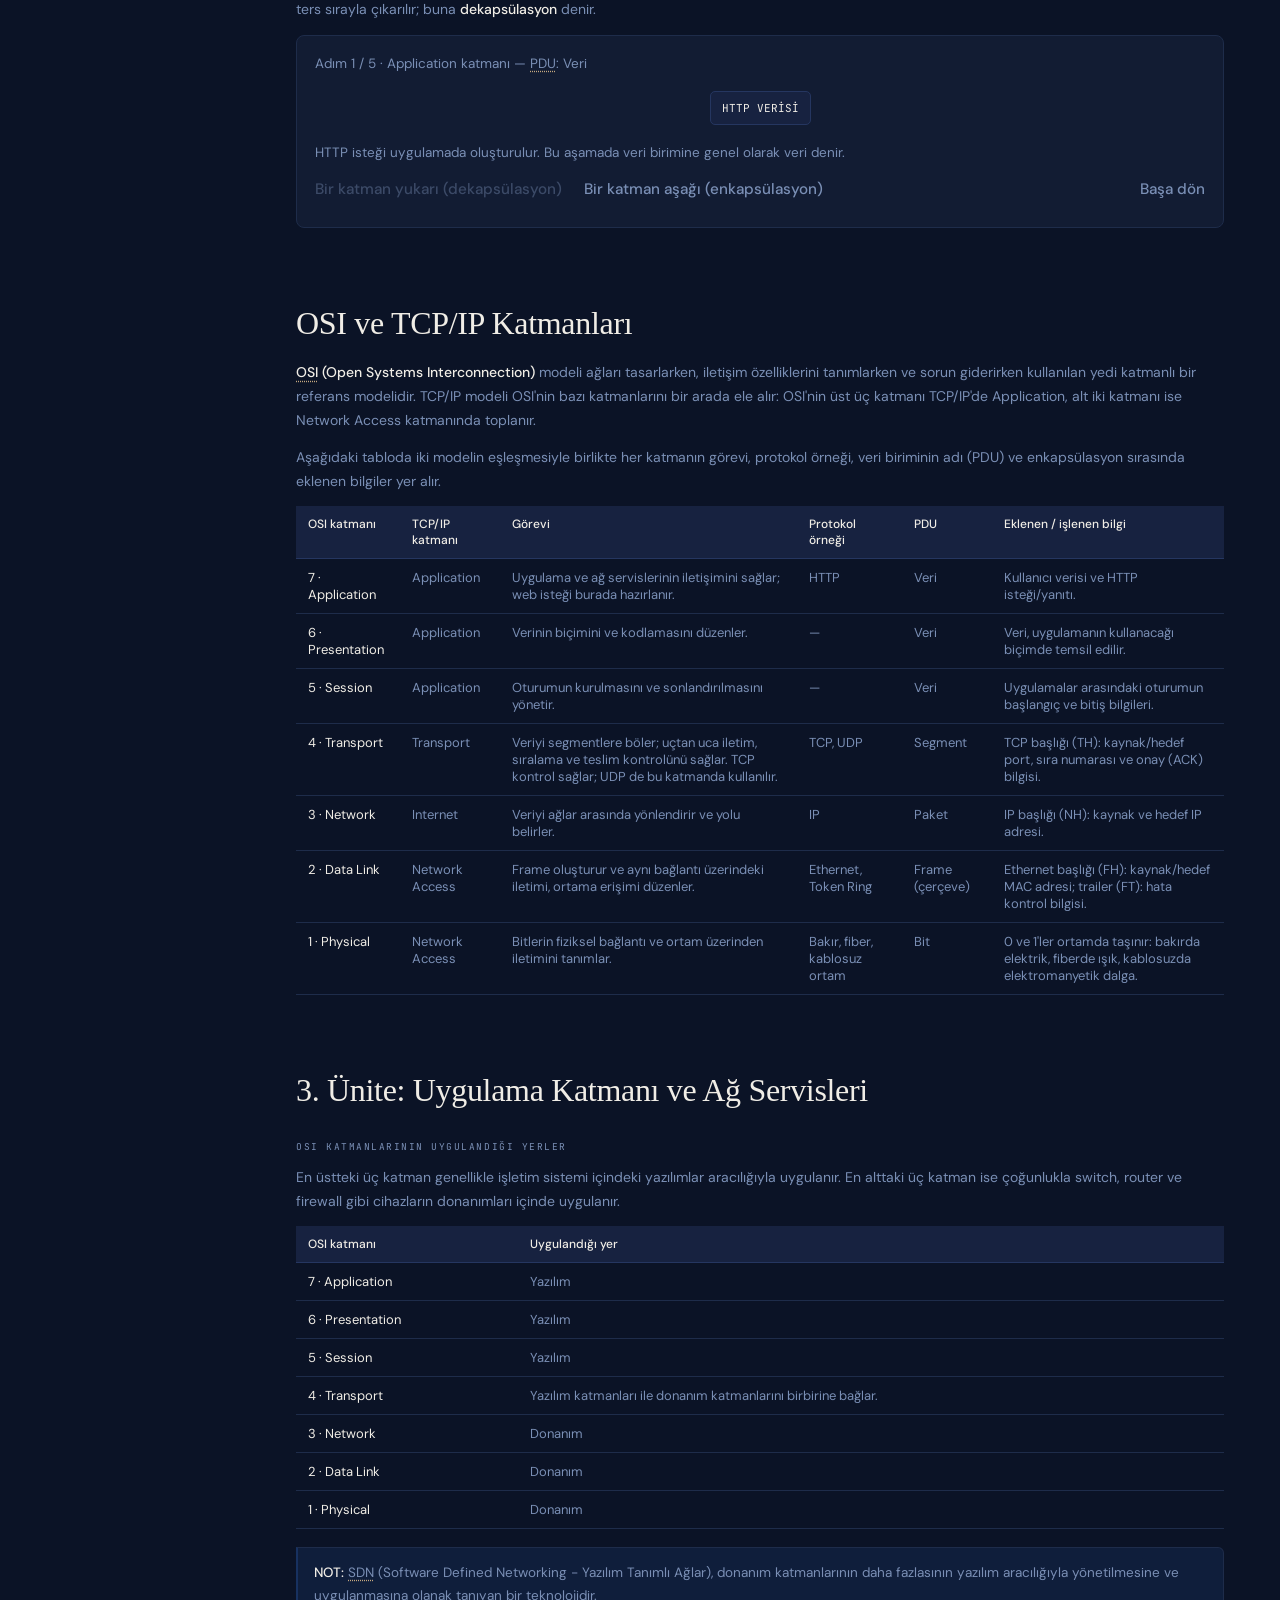
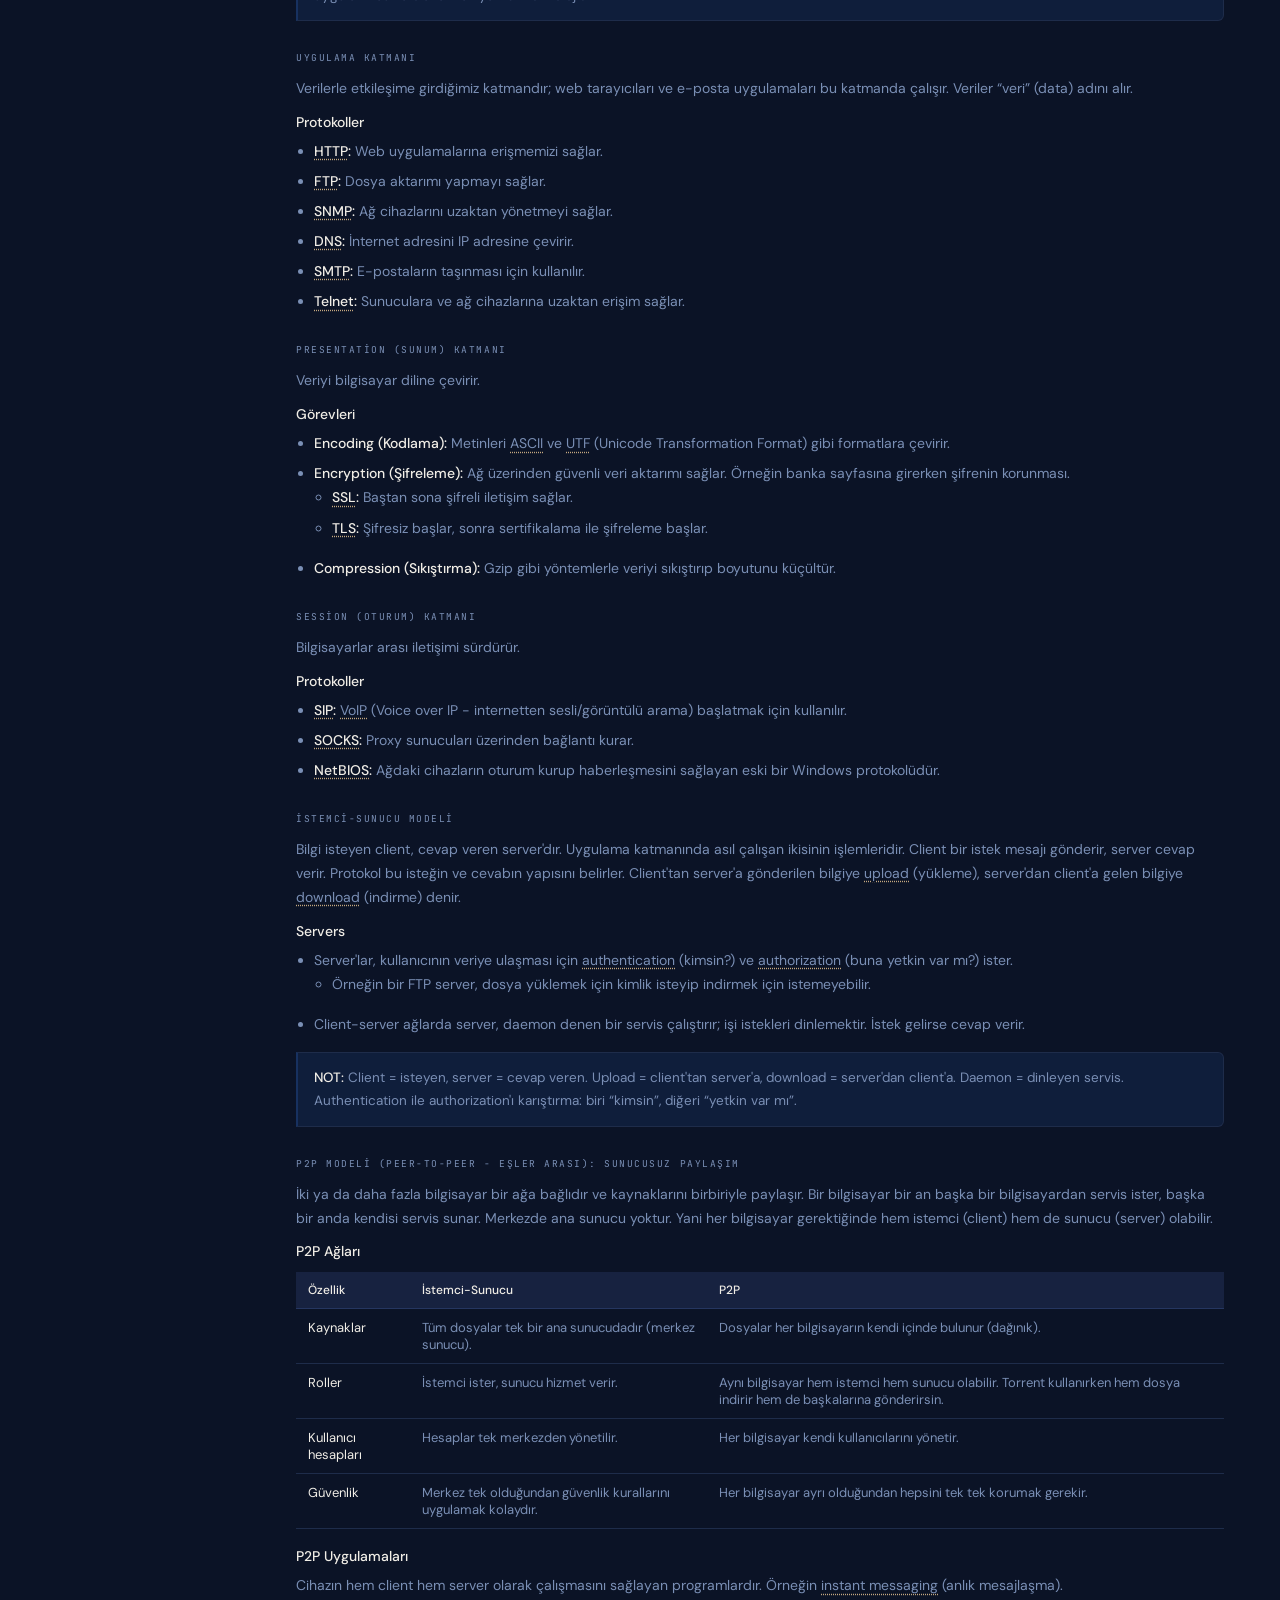
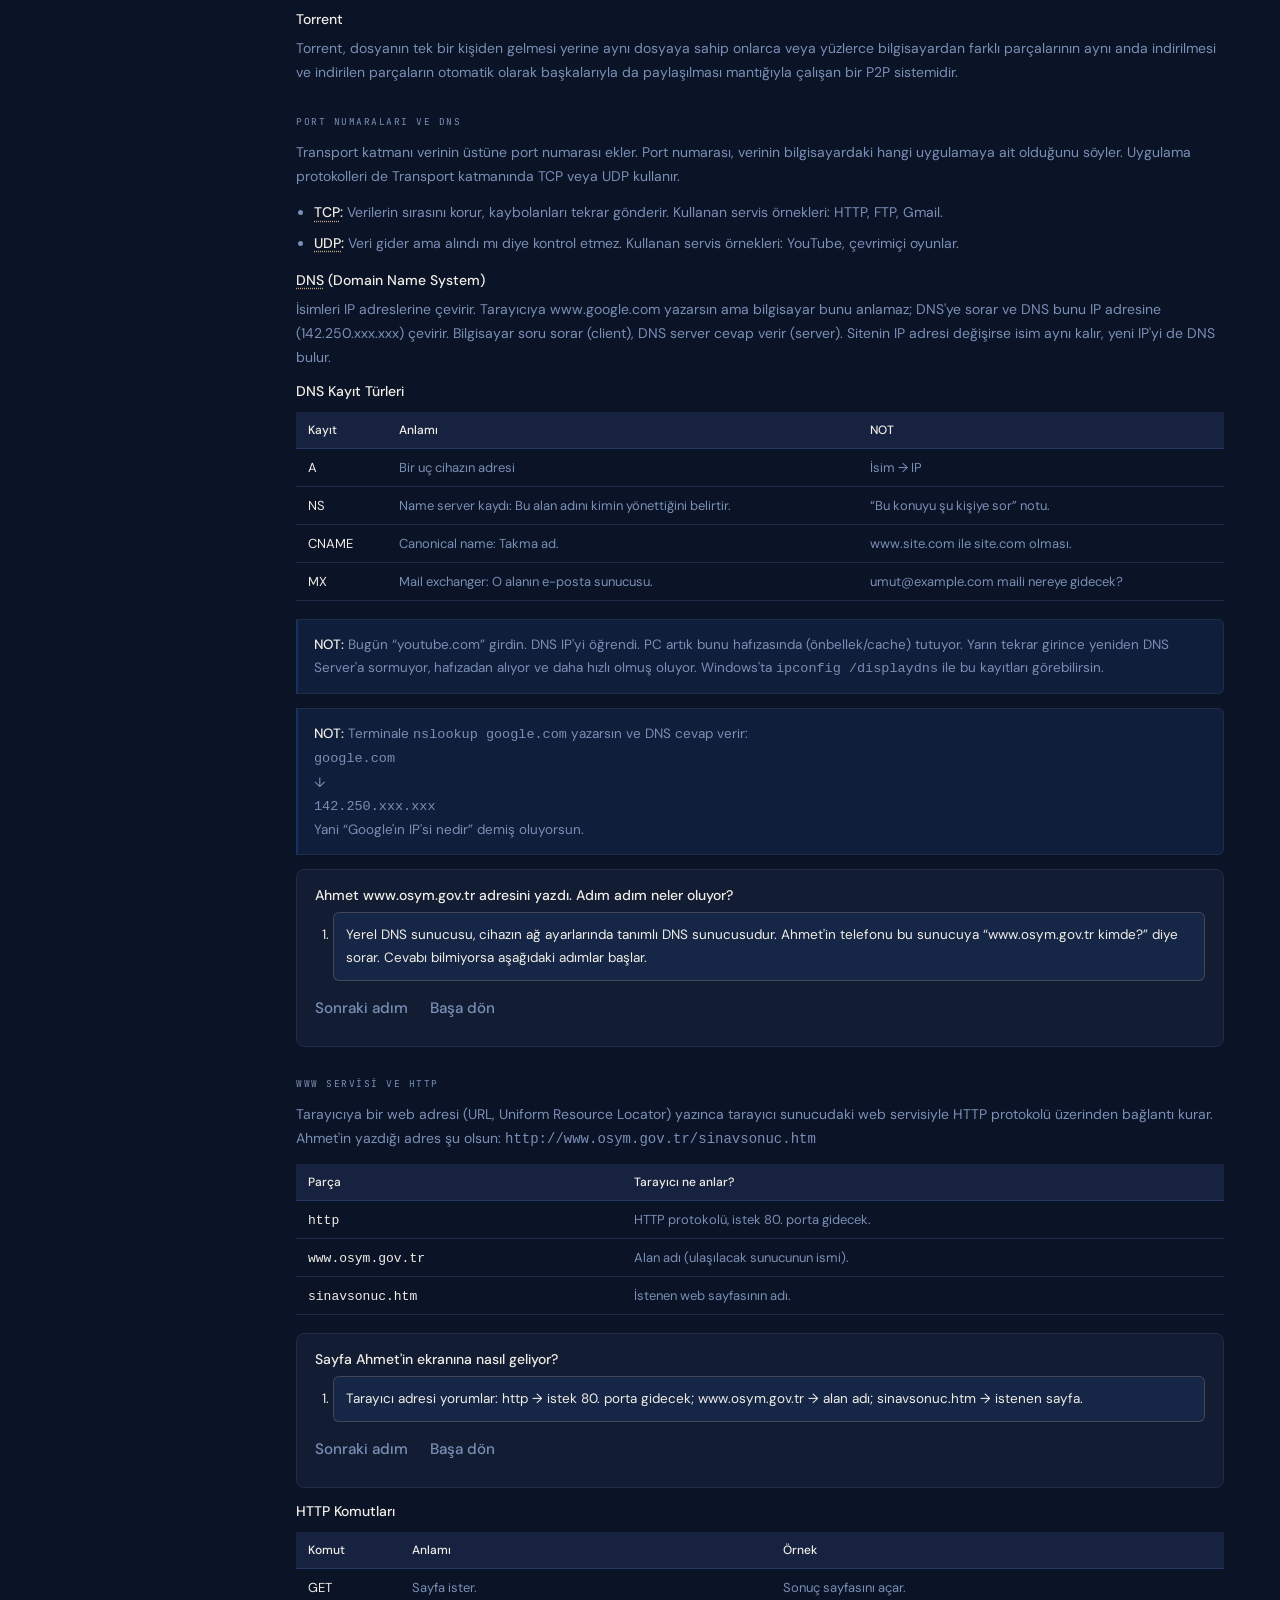
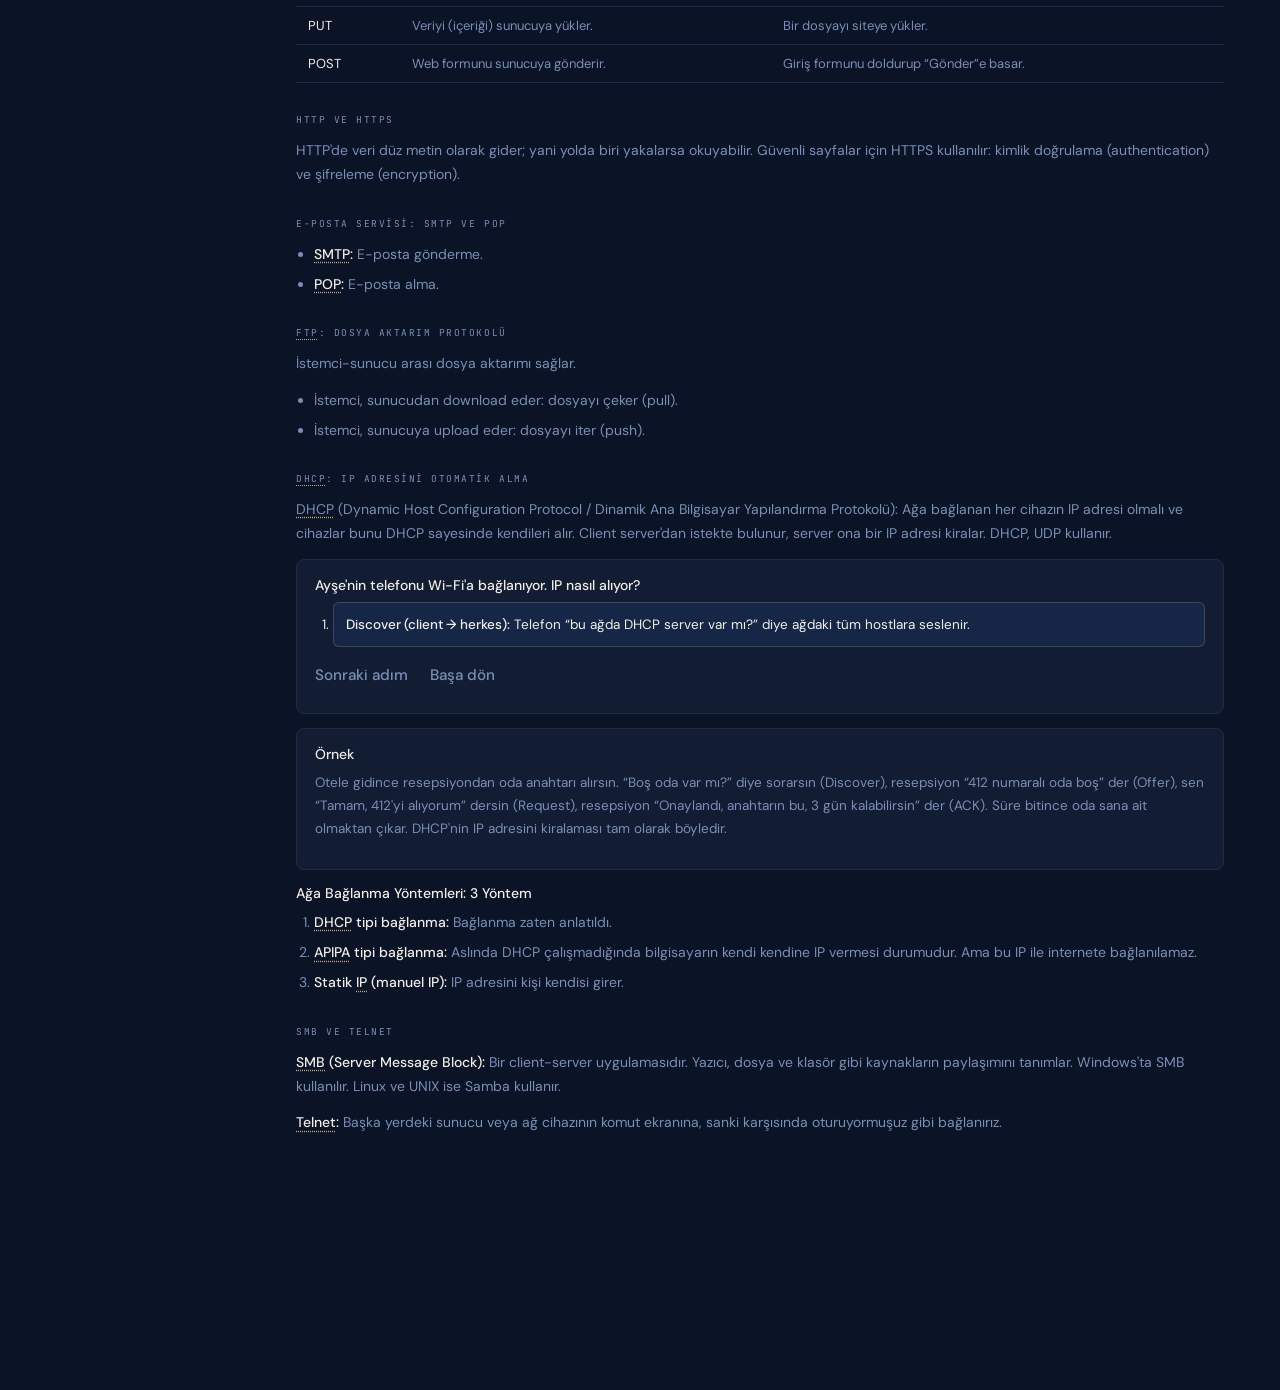
==== commit 4a28d701: "Update bilgisayar-aglari.html" ====
--- a/bilgisayar-aglari.html
+++ b/bilgisayar-aglari.html
@@ -142,6 +142,11 @@
 #encapsulation-demo .pdu-part.payload{background:var(--surface2);border-color:var(--border2)}
 #encapsulation-demo .pdu-part.trailer{background:var(--warn-bg);border-color:var(--warn-border)}
 #encapsulation-demo .bar button:disabled{opacity:.4;cursor:not-allowed}
+.unit abbr.term-tip{text-decoration:underline dotted var(--accent);text-underline-offset:3px;cursor:help}
+.unit .stepper-step{padding:10px 12px;margin:0 0 8px!important;border:1px solid var(--border);border-radius:6px;background:var(--surface2);color:var(--sub)}
+.unit .stepper-step.active{border-color:var(--accent-border);background:var(--info-bg);color:var(--text)}
+.unit .stepper .bar button:disabled{opacity:.4;cursor:not-allowed}
+.term-tooltip{position:fixed;z-index:300;display:none;max-width:min(280px,calc(100vw - 24px));padding:8px 11px;border:1px solid var(--border2);border-radius:6px;background:var(--surface2);color:var(--text);font-size:12px;line-height:1.5;font-style:italic;box-shadow:0 8px 24px rgba(0,0,0,.28);pointer-events:none}
 @media(max-width:768px){
   .mobile-toggle{display:flex}
   .progress-bar{left:0}
@@ -163,7 +168,7 @@
 <div class="layout">
   <aside class="sidebar" id="sidebar">
     <div class="sidebar-header">
-      <a href="index.html" class="sidebar-back">← <span>Derslerim</span></a>
+      <a href="index.html" class="sidebar-back">← <span>MIS Portal</span></a>
       <div class="sidebar-course">Bilgisayar Ağları</div>
       <div class="sidebar-title">Ders Notları</div>
     </div>
@@ -182,15 +187,16 @@
       <a class="nav-item" href="#protokoller"><span class="nav-item-num">08</span>Ağ Protokolleri</a>
       <a class="nav-item" href="#tcp-ip"><span class="nav-item-num">09</span>TCP/IP Modeli</a>
       <a class="nav-item" href="#osi"><span class="nav-item-num">10</span>OSI ve TCP/IP Katmanları</a>
+      <a class="nav-item" href="#unit3"><span class="nav-item-num">11</span>3. Ünite: Uygulama Katmanı</a>
       <div class="nav-section-label">Ağ Güvenliği</div>
-      <a class="nav-item" href="#guvenlik"><span class="nav-item-num">11</span>Ağ Güvenliği</a>
+      <a class="nav-item" href="#guvenlik"><span class="nav-item-num">12</span>Ağ Güvenliği</a>
     </nav>
   </aside>
 
   <main class="main">
     <header class="page-header">
       <div class="page-kicker">Ağ Temelleri</div>
-      <h1 class="page-title">Haberleşme ve Ağ (Network) Temelleri</h1>
+      <h1 class="page-title">1. Ünite: Haberleşme ve Ağ (Network) Temelleri</h1>
     </header>
 
     <section class="unit" id="haberlesme">
@@ -501,6 +507,207 @@
         <tr><td>2 · Data Link</td><td>Network Access</td><td>Frame oluşturur ve aynı bağlantı üzerindeki iletimi, ortama erişimi düzenler.</td><td>Ethernet, Token Ring</td><td>Frame (çerçeve)</td><td>Ethernet başlığı (FH): kaynak/hedef MAC adresi; trailer (FT): hata kontrol bilgisi.</td></tr>
         <tr><td>1 · Physical</td><td>Network Access</td><td>Bitlerin fiziksel bağlantı ve ortam üzerinden iletimini tanımlar.</td><td>Bakır, fiber, kablosuz ortam</td><td>Bit</td><td>0 ve 1'ler ortamda taşınır: bakırda elektrik, fiberde ışık, kablosuzda elektromanyetik dalga.</td></tr>
       </table></div>
+    </section>
+
+    <section class="unit" id="unit3">
+      <h2>3. Ünite: Uygulama Katmanı ve Ağ Servisleri</h2>
+
+      <h3>OSI Katmanlarının Uygulandığı Yerler</h3>
+      <p>En üstteki üç katman genellikle işletim sistemi içindeki yazılımlar aracılığıyla uygulanır. En alttaki üç katman ise çoğunlukla switch, router ve firewall gibi cihazların donanımları içinde uygulanır.</p>
+      <div class="wrap"><table>
+        <tr><th>OSI katmanı</th><th>Uygulandığı yer</th></tr>
+        <tr><td>7 · Application</td><td>Yazılım</td></tr>
+        <tr><td>6 · Presentation</td><td>Yazılım</td></tr>
+        <tr><td>5 · Session</td><td>Yazılım</td></tr>
+        <tr><td>4 · Transport</td><td>Yazılım katmanları ile donanım katmanlarını birbirine bağlar.</td></tr>
+        <tr><td>3 · Network</td><td>Donanım</td></tr>
+        <tr><td>2 · Data Link</td><td>Donanım</td></tr>
+        <tr><td>1 · Physical</td><td>Donanım</td></tr>
+      </table></div>
+
+      <div class="info-box">
+        <p><strong>NOT:</strong> SDN (Software Defined Networking - Yazılım Tanımlı Ağlar), donanım katmanlarının daha fazlasının yazılım aracılığıyla yönetilmesine ve uygulanmasına olanak tanıyan bir teknolojidir.</p>
+      </div>
+      <h3>Uygulama Katmanı</h3>
+      <p>Verilerle etkileşime girdiğimiz katmandır; web tarayıcıları ve e-posta uygulamaları bu katmanda çalışır. Veriler “veri” (data) adını alır.</p>
+      <h4>Protokoller</h4>
+      <ul>
+        <li><strong>HTTP:</strong> Web uygulamalarına erişmemizi sağlar.</li>
+        <li><strong>FTP:</strong> Dosya aktarımı yapmayı sağlar.</li>
+        <li><strong>SNMP:</strong> Ağ cihazlarını uzaktan yönetmeyi sağlar.</li>
+        <li><strong>DNS:</strong> İnternet adresini IP adresine çevirir.</li>
+        <li><strong>SMTP:</strong> E-postaların taşınması için kullanılır.</li>
+        <li><strong>Telnet:</strong> Sunuculara ve ağ cihazlarına uzaktan erişim sağlar.</li>
+      </ul>
+      <h3>Presentation (Sunum) Katmanı</h3>
+      <p>Veriyi bilgisayar diline çevirir.</p>
+      <h4>Görevleri</h4>
+      <ul>
+        <li><strong>Encoding (Kodlama):</strong> Metinleri <abbr class="term-tip" tabindex="0" aria-label="ASCII: American Standard Code for Information Interchange — Bilgi Değişimi için Amerikan Standart Kodu" data-tooltip="American Standard Code for Information Interchange — Bilgi Değişimi için Amerikan Standart Kodu">ASCII</abbr> ve UTF (Unicode Transformation Format) gibi formatlara çevirir.</li>
+        <li><strong>Encryption (Şifreleme):</strong> Ağ üzerinden güvenli veri aktarımı sağlar. Örneğin banka sayfasına girerken şifrenin korunması.
+          <ul>
+            <li><strong>SSL:</strong> Baştan sona şifreli iletişim sağlar.</li>
+            <li><strong>TLS:</strong> Şifresiz başlar, sonra sertifikalama ile şifreleme başlar.</li>
+          </ul>
+        </li>
+        <li><strong>Compression (Sıkıştırma):</strong> Gzip gibi yöntemlerle veriyi sıkıştırıp boyutunu küçültür.</li>
+      </ul>
+
+      <h3>Session (Oturum) Katmanı</h3>
+      <p>Bilgisayarlar arası iletişimi sürdürür.</p>
+      <h4>Protokoller</h4>
+      <ul>
+        <li><strong>SIP:</strong> VoIP (Voice over IP - internetten sesli/görüntülü arama) başlatmak için kullanılır.</li>
+        <li><strong>SOCKS:</strong> Proxy sunucuları üzerinden bağlantı kurar.</li>
+        <li><strong>NetBIOS:</strong> Ağdaki cihazların oturum kurup haberleşmesini sağlayan eski bir Windows protokolüdür.</li>
+      </ul>
+
+      <h3>İstemci-Sunucu Modeli</h3>
+      <p>Bilgi isteyen client, cevap veren server'dır. Uygulama katmanında asıl çalışan ikisinin işlemleridir. Client bir istek mesajı gönderir, server cevap verir. Protokol bu isteğin ve cevabın yapısını belirler. Client'tan server'a gönderilen bilgiye upload (yükleme), server'dan client'a gelen bilgiye download (indirme) denir.</p>
+      <h4>Servers</h4>
+      <ul>
+        <li>Server'lar, kullanıcının veriye ulaşması için authentication (kimsin?) ve authorization (buna yetkin var mı?) ister.
+          <ul>
+            <li>Örneğin bir FTP server, dosya yüklemek için kimlik isteyip indirmek için istemeyebilir.</li>
+          </ul>
+        </li>
+        <li>Client-server ağlarda server, daemon denen bir servis çalıştırır; işi istekleri dinlemektir. İstek gelirse cevap verir.</li>
+      </ul>
+      <div class="info-box">
+        <p><strong>NOT:</strong> Client = isteyen, server = cevap veren. Upload = client'tan server'a, download = server'dan client'a. Daemon = dinleyen servis. Authentication ile authorization'ı karıştırma: biri “kimsin”, diğeri “yetkin var mı”.</p>
+      </div>
+
+      <h3>P2P Modeli (Peer-to-Peer - Eşler Arası): Sunucusuz Paylaşım</h3>
+      <p>İki ya da daha fazla bilgisayar bir ağa bağlıdır ve kaynaklarını birbiriyle paylaşır. Bir bilgisayar bir an başka bir bilgisayardan servis ister, başka bir anda kendisi servis sunar. Merkezde ana sunucu yoktur. Yani her bilgisayar gerektiğinde hem istemci (client) hem de sunucu (server) olabilir.</p>
+      <h4>P2P Ağları</h4>
+      <div class="wrap"><table>
+        <tr><th>Özellik</th><th>İstemci-Sunucu</th><th>P2P</th></tr>
+        <tr><td>Kaynaklar</td><td>Tüm dosyalar tek bir ana sunucudadır (merkez sunucu).</td><td>Dosyalar her bilgisayarın kendi içinde bulunur (dağınık).</td></tr>
+        <tr><td>Roller</td><td>İstemci ister, sunucu hizmet verir.</td><td>Aynı bilgisayar hem istemci hem sunucu olabilir. Torrent kullanırken hem dosya indirir hem de başkalarına gönderirsin.</td></tr>
+        <tr><td>Kullanıcı hesapları</td><td>Hesaplar tek merkezden yönetilir.</td><td>Her bilgisayar kendi kullanıcılarını yönetir.</td></tr>
+        <tr><td>Güvenlik</td><td>Merkez tek olduğundan güvenlik kurallarını uygulamak kolaydır.</td><td>Her bilgisayar ayrı olduğundan hepsini tek tek korumak gerekir.</td></tr>
+      </table></div>
+      <h4>P2P Uygulamaları</h4>
+      <p>Cihazın hem client hem server olarak çalışmasını sağlayan programlardır. Örneğin instant messaging (anlık mesajlaşma).</p>
+      <h4>Torrent</h4>
+      <p>Torrent, dosyanın tek bir kişiden gelmesi yerine aynı dosyaya sahip onlarca veya yüzlerce bilgisayardan farklı parçalarının aynı anda indirilmesi ve indirilen parçaların otomatik olarak başkalarıyla da paylaşılması mantığıyla çalışan bir P2P sistemidir.</p>
+
+      <h3>Port Numaraları ve DNS</h3>
+      <p>Transport katmanı verinin üstüne port numarası ekler. Port numarası, verinin bilgisayardaki hangi uygulamaya ait olduğunu söyler. Uygulama protokolleri de Transport katmanında TCP veya UDP kullanır.</p>
+      <ul>
+        <li><strong>TCP:</strong> Verilerin sırasını korur, kaybolanları tekrar gönderir. Kullanan servis örnekleri: HTTP, FTP, Gmail.</li>
+        <li><strong>UDP:</strong> Veri gider ama alındı mı diye kontrol etmez. Kullanan servis örnekleri: YouTube, çevrimiçi oyunlar.</li>
+      </ul>
+      <h4>DNS (Domain Name System)</h4>
+      <p>İsimleri IP adreslerine çevirir. Tarayıcıya www.google.com yazarsın ama bilgisayar bunu anlamaz; DNS'ye sorar ve DNS bunu IP adresine (142.250.xxx.xxx) çevirir. Bilgisayar soru sorar (client), DNS server cevap verir (server). Sitenin IP adresi değişirse isim aynı kalır, yeni IP'yi de DNS bulur.</p>
+      <h4>DNS Kayıt Türleri</h4>
+      <div class="wrap"><table>
+        <tr><th>Kayıt</th><th>Anlamı</th><th>NOT</th></tr>
+        <tr><td>A</td><td>Bir uç cihazın adresi</td><td>İsim → IP</td></tr>
+        <tr><td>NS</td><td>Name server kaydı: Bu alan adını kimin yönettiğini belirtir.</td><td>“Bu konuyu şu kişiye sor” notu.</td></tr>
+        <tr><td>CNAME</td><td>Canonical name: Takma ad.</td><td>www.site.com ile site.com olması.</td></tr>
+        <tr><td>MX</td><td>Mail exchanger: O alanın e-posta sunucusu.</td><td>umut@example.com maili nereye gidecek?</td></tr>
+      </table></div>
+      <div class="info-box">
+        <p><strong>NOT:</strong> Bugün “youtube.com” girdin. DNS IP'yi öğrendi. PC artık bunu hafızasında (önbellek/cache) tutuyor. Yarın tekrar girince yeniden DNS Server'a sormuyor, hafızadan alıyor ve daha hızlı olmuş oluyor. Windows'ta <code>ipconfig /displaydns</code> ile bu kayıtları görebilirsin.</p>
+      </div>
+      <div class="info-box">
+        <p><strong>NOT:</strong> Terminale <code>nslookup google.com</code> yazarsın ve DNS cevap verir:</p>
+        <p><code>google.com</code><br>↓<br><code>142.250.xxx.xxx</code></p>
+        <p>Yani “Google'ın IP'si nedir” demiş oluyorsun.</p>
+      </div>
+
+      <div class="card stepper" data-stepper="dns">
+        <h4>Ahmet www.osym.gov.tr adresini yazdı. Adım adım neler oluyor?</h4>
+        <ol class="stepper-list" aria-live="polite">
+          <li class="stepper-step">Yerel DNS sunucusu, cihazın ağ ayarlarında tanımlı DNS sunucusudur. Ahmet'in telefonu bu sunucuya “www.osym.gov.tr kimde?” diye sorar. Cevabı bilmiyorsa aşağıdaki adımlar başlar.</li>
+          <li class="stepper-step">Yerel DNS, kök DNS sunucusuna “.tr'yi kim tutuyor?” diye sorar.</li>
+          <li class="stepper-step">Yerel DNS, .tr'yi tutan sunucuya “gov'u kim tutuyor?” diye sorar.</li>
+          <li class="stepper-step">Yerel DNS, gov'u tutan sunucuya “osym'yi kim tutuyor?” diye sorar.</li>
+          <li class="stepper-step">Yerel DNS, osym'yi tutan sunucuya “www'yu kim tutuyor?” diye sorar ve IP adresini öğrenir.</li>
+          <li class="stepper-step">Yerel DNS cevabı (IP adresini) Ahmet'in telefonuna gönderir. Telefon artık siteye bağlanabilir.</li>
+        </ol>
+        <div class="bar" role="group" aria-label="DNS çözümleme adımları">
+          <button type="button" data-step-next>Sonraki adım</button>
+          <button type="button" data-step-reset>Başa dön</button>
+        </div>
+      </div>
+
+      <h3>WWW Servisi ve HTTP</h3>
+      <p>Tarayıcıya bir web adresi (URL, Uniform Resource Locator) yazınca tarayıcı sunucudaki web servisiyle HTTP protokolü üzerinden bağlantı kurar. Ahmet'in yazdığı adres şu olsun: <code>http://www.osym.gov.tr/sinavsonuc.htm</code></p>
+      <div class="wrap"><table>
+        <tr><th>Parça</th><th>Tarayıcı ne anlar?</th></tr>
+        <tr><td><code>http</code></td><td>HTTP protokolü, istek 80. porta gidecek.</td></tr>
+        <tr><td><code>www.osym.gov.tr</code></td><td>Alan adı (ulaşılacak sunucunun ismi).</td></tr>
+        <tr><td><code>sinavsonuc.htm</code></td><td>İstenen web sayfasının adı.</td></tr>
+      </table></div>
+      <div class="card stepper" data-stepper="http">
+        <h4>Sayfa Ahmet'in ekranına nasıl geliyor?</h4>
+        <ol class="stepper-list" aria-live="polite">
+          <li class="stepper-step">Tarayıcı adresi yorumlar: http → istek 80. porta gidecek; www.osym.gov.tr → alan adı; sinavsonuc.htm → istenen sayfa.</li>
+          <li class="stepper-step">Tarayıcı DNS'yi kullanarak www.osym.gov.tr adresinin IP'sini bulur.</li>
+          <li class="stepper-step">HTTP ile GET isteği gönderir: “sinavsonuc.htm sayfasını istiyorum.”</li>
+          <li class="stepper-step">Sunucu, HTML kodunu içeren sayfayı tarayıcıya gönderir.</li>
+          <li class="stepper-step">Tarayıcı HTML kodunu yorumlar ve sayfayı Ahmet'in ekranında gösterir.</li>
+        </ol>
+        <div class="bar" role="group" aria-label="HTTP isteği adımları">
+          <button type="button" data-step-next>Sonraki adım</button>
+          <button type="button" data-step-reset>Başa dön</button>
+        </div>
+      </div>
+      <h4>HTTP Komutları</h4>
+      <div class="wrap"><table>
+        <tr><th>Komut</th><th>Anlamı</th><th>Örnek</th></tr>
+        <tr><td>GET</td><td>Sayfa ister.</td><td>Sonuç sayfasını açar.</td></tr>
+        <tr><td>PUT</td><td>Veriyi (içeriği) sunucuya yükler.</td><td>Bir dosyayı siteye yükler.</td></tr>
+        <tr><td>POST</td><td>Web formunu sunucuya gönderir.</td><td>Giriş formunu doldurup “Gönder”e basar.</td></tr>
+      </table></div>
+
+      <h3>HTTP ve HTTPS</h3>
+      <p>HTTP'de veri düz metin olarak gider; yani yolda biri yakalarsa okuyabilir. Güvenli sayfalar için HTTPS kullanılır: kimlik doğrulama (authentication) ve şifreleme (encryption).</p>
+
+      <h3>E-posta Servisi: SMTP ve POP</h3>
+      <ul>
+        <li><strong>SMTP:</strong> E-posta gönderme.</li>
+        <li><strong>POP:</strong> E-posta alma.</li>
+      </ul>
+
+      <h3>FTP: Dosya Aktarım Protokolü</h3>
+      <p>İstemci-sunucu arası dosya aktarımı sağlar.</p>
+      <ul>
+        <li>İstemci, sunucudan download eder: dosyayı çeker (pull).</li>
+        <li>İstemci, sunucuya upload eder: dosyayı iter (push).</li>
+      </ul>
+
+      <h3>DHCP: IP Adresini Otomatik Alma</h3>
+      <p>DHCP (Dynamic Host Configuration Protocol / Dinamik Ana Bilgisayar Yapılandırma Protokolü): Ağa bağlanan her cihazın IP adresi olmalı ve cihazlar bunu DHCP sayesinde kendileri alır. Client server'dan istekte bulunur, server ona bir IP adresi kiralar. DHCP, UDP kullanır.</p>
+      <div class="card stepper" data-stepper="dhcp">
+        <h4>Ayşe'nin telefonu Wi-Fi'a bağlanıyor. IP nasıl alıyor?</h4>
+        <ol class="stepper-list" aria-live="polite">
+          <li class="stepper-step"><strong>Discover (client → herkes):</strong> Telefon “bu ağda DHCP server var mı?” diye ağdaki tüm hostlara seslenir.</li>
+          <li class="stepper-step"><strong>Offer (server → client):</strong> DHCP server varsa kiralayacağı bir IP adresi önerisiyle cevap verir.</li>
+          <li class="stepper-step"><strong>Request (client → server):</strong> Telefon “önerdiğin adresi alıyorum” diye istekte bulunur.</li>
+          <li class="stepper-step"><strong>ACK veya NACK (server → client):</strong> Server onaylarsa (ACK) IP telefona atanır. Reddederse NACK gönderir. Adres belirli bir süre için geçerlidir.</li>
+        </ol>
+        <div class="bar" role="group" aria-label="DHCP adres alma adımları">
+          <button type="button" data-step-next>Sonraki adım</button>
+          <button type="button" data-step-reset>Başa dön</button>
+        </div>
+      </div>
+      <div class="card">
+        <h4>Örnek</h4>
+        <p>Otele gidince resepsiyondan oda anahtarı alırsın. “Boş oda var mı?” diye sorarsın (Discover), resepsiyon “412 numaralı oda boş” der (Offer), sen “Tamam, 412'yi alıyorum” dersin (Request), resepsiyon “Onaylandı, anahtarın bu, 3 gün kalabilirsin” der (ACK). Süre bitince oda sana ait olmaktan çıkar. DHCP'nin IP adresini kiralaması tam olarak böyledir.</p>
+      </div>
+      <h4>Ağa Bağlanma Yöntemleri: 3 Yöntem</h4>
+      <ol>
+        <li><strong><abbr class="term-tip" tabindex="0" aria-label="DHCP: Dynamic Host Configuration Protocol — Dinamik Ana Bilgisayar Yapılandırma Protokolü" data-tooltip="Dynamic Host Configuration Protocol — Dinamik Ana Bilgisayar Yapılandırma Protokolü">DHCP</abbr> tipi bağlanma:</strong> Bağlanma zaten anlatıldı.</li>
+        <li><strong><abbr class="term-tip" tabindex="0" aria-label="APIPA: Automatic Private IP Addressing — Otomatik Özel IP Adresleme" data-tooltip="Automatic Private IP Addressing — Otomatik Özel IP Adresleme">APIPA</abbr> tipi bağlanma:</strong> Aslında DHCP çalışmadığında bilgisayarın kendi kendine IP vermesi durumudur. Ama bu IP ile internete bağlanılamaz.</li>
+        <li><strong>Statik IP (manuel IP):</strong> IP adresini kişi kendisi girer.</li>
+      </ol>
+
+      <h3>SMB ve Telnet</h3>
+      <p><strong>SMB (Server Message Block):</strong> Bir client-server uygulamasıdır. Yazıcı, dosya ve klasör gibi kaynakların paylaşımını tanımlar. Windows'ta SMB kullanılır. Linux ve UNIX ise Samba kullanır.</p>
+      <p><strong>Telnet:</strong> Başka yerdeki sunucu veya ağ cihazının komut ekranına, sanki karşısında oturuyormuşuz gibi bağlanırız.</p>
     </section>
     <div style="height:4rem"></div>
   </main>
@@ -583,6 +790,178 @@
   render();
 })();
 </script>
+<script>
+(function(){
+  var expansions={
+    'TCP/IP':'Transmission Control Protocol / Internet Protocol — İletim Kontrol Protokolü / İnternet Protokolü',
+    'HTTP':'Hypertext Transfer Protocol — Hiper Metin Aktarım Protokolü',
+    'HTTPS':'Hypertext Transfer Protocol Secure — Güvenli Hiper Metin Aktarım Protokolü',
+    'FTP':'File Transfer Protocol — Dosya Aktarım Protokolü',
+    'TCP':'Transmission Control Protocol — İletim Kontrol Protokolü',
+    'UDP':'User Datagram Protocol — Kullanıcı Datagram Protokolü',
+    'IP':'Internet Protocol — İnternet Protokolü',
+    'DNS':'Domain Name System — Alan Adı Sistemi',
+    'SNMP':'Simple Network Management Protocol — Basit Ağ Yönetim Protokolü',
+    'SMTP':'Simple Mail Transfer Protocol — Basit E-posta Aktarım Protokolü',
+    'POP':'Post Office Protocol — Posta Ofisi Protokolü',
+    'URL':'Uniform Resource Locator — Tekdüzen Kaynak Bulucu',
+    'OSI':'Open Systems Interconnection — Açık Sistemler Arası Bağlantı',
+    'TDM':'Time Division Multiplexing — Zaman Bölmeli Çoklama',
+    'QoS':'Quality of Service — Hizmet Kalitesi',
+    'LAN':'Local Area Network — Yerel Alan Ağı',
+    'WAN':'Wide Area Network — Geniş Alan Ağı',
+    'TSP':'Telecommunication Service Provider — Telekomünikasyon Servis Sağlayıcısı',
+    'ISP':'Internet Service Provider — İnternet Servis Sağlayıcısı',
+    'NIC':'Network Interface Card — Ağ Arayüz Kartı',
+    'AP':'Access Point — Erişim Noktası',
+    'RFC':'Request for Comments — Yorum İsteği',
+    'PDU':'Protocol Data Unit — Protokol Veri Birimi',
+    'ACK':'Acknowledgment — Onay',
+    'MAC':'Media Access Control — Ortam Erişim Denetimi',
+    'SSL':'Secure Sockets Layer — Güvenli Yuva Katmanı',
+    'TLS':'Transport Layer Security — Taşıma Katmanı Güvenliği',
+    'UTF':'Unicode Transformation Format — Unicode Dönüşüm Biçimi',
+    'VoIP':'Voice over Internet Protocol — İnternet Protokolü Üzerinden Ses',
+    'SOCKS':'Socket Secure — Güvenli Soket',
+    'NetBIOS':'Network Basic Input/Output System — Ağ Temel Giriş/Çıkış Sistemi',
+    'P2P':'Peer-to-Peer — Eşler Arası',
+    'IM':'Instant Messaging — Anlık Mesajlaşma',
+    'SIP':'Session Initiation Protocol — Oturum Başlatma Protokolü',
+    'SMB':'Server Message Block — Sunucu Mesaj Bloğu',
+    'DHCP':'Dynamic Host Configuration Protocol — Dinamik Ana Bilgisayar Yapılandırma Protokolü',
+    'APIPA':'Automatic Private IP Addressing — Otomatik Özel IP Adresleme',
+    'NS':'Name Server — Ad Sunucusu',
+    'CNAME':'Canonical Name — Kanonik Ad',
+    'SDN':'Software Defined Networking — Yazılım Tanımlı Ağlar',
+    'MX':'Mail Exchanger — E-posta Değiştiricisi',
+    'GET':'GET — Alma/İsteme komutu',
+    'PUT':'PUT — Kaynak oluşturma veya güncelleme komutu',
+    'POST':'POST — Veri gönderme komutu',
+    'ISDN':'Integrated Services Digital Network — Tümleşik Hizmetler Sayısal Ağı',
+    'ATM':'Asynchronous Transfer Mode — Eşzamansız Aktarım Kipi',
+    'DSL':'Digital Subscriber Line — Sayısal Abone Hattı',
+    'ADSL':'Asymmetric Digital Subscriber Line — Asimetrik Sayısal Abone Hattı',
+    'G.SHDSL':'G. Symmetric High-Speed Digital Subscriber Line — Simetrik Yüksek Hızlı Sayısal Abone Hattı',
+    'XMPP':'Extensible Messaging and Presence Protocol — Genişletilebilir Mesajlaşma ve Durum Protokolü',
+    'OSCAR':'Open System for Communication in Realtime — Gerçek Zamanlı İletişim Sistemi',
+    'ASCII':'American Standard Code for Information Interchange — Bilgi Değişimi için Amerikan Standart Kodu',
+    'Telnet':'Terminal Emulation Protocol — Terminal Öykünme Protokolü',
+    'daemon':'Daemon — Arka planda çalışan servis',
+    'authentication':'Authentication — Kimlik doğrulama',
+    'authorization':'Authorization — Yetkilendirme',
+    'upload':'Upload — Yükleme',
+    'download':'Download — İndirme',
+    'pull':'Pull — Çekme',
+    'push':'Push — İtme',
+    'instant messaging':'Instant messaging — Anlık mesajlaşma'
+  };
+  var terms=Object.keys(expansions).sort(function(a,b){return b.length-a.length});
+  var pattern=new RegExp('\\b('+terms.map(function(term){return term.replace(/[.*+?^${}()|[\]\\]/g,'\\$&')}).join('|')+')\\b','g');
+  function decorateTextNode(node){
+    var parent=node.parentElement;
+    if(!parent||/^(SCRIPT|STYLE|CODE|TEXTAREA|ABBR)$/.test(parent.tagName))return;
+    pattern.lastIndex=0;
+    if(!pattern.test(node.nodeValue))return;
+    pattern.lastIndex=0;
+    var text=node.nodeValue,fragment=document.createDocumentFragment(),last=0,match,decorated=false;
+    while((match=pattern.exec(text))){
+      var trailing=text.slice(pattern.lastIndex);
+      if(text[pattern.lastIndex]!==':'&&!/^\s+\(/.test(trailing)){
+        continue;
+      }
+      if(match.index>last)fragment.appendChild(document.createTextNode(text.slice(last,match.index)));
+      var abbreviation=document.createElement('abbr');
+      abbreviation.className='term-tip';
+      abbreviation.tabIndex=0;
+      abbreviation.textContent=match[0];
+      abbreviation.setAttribute('aria-label',match[0]+': '+expansions[match[0]]);
+      abbreviation.setAttribute('data-tooltip',expansions[match[0]]);
+      fragment.appendChild(abbreviation);
+      last=pattern.lastIndex;
+      decorated=true;
+    }
+    if(!decorated)return;
+    if(last<text.length)fragment.appendChild(document.createTextNode(text.slice(last)));
+    node.parentNode.replaceChild(fragment,node);
+  }
+  function decorateTerms(root){
+    var walker=document.createTreeWalker(root,NodeFilter.SHOW_TEXT,{
+      acceptNode:function(node){
+        var parent=node.parentElement;
+        if(!parent||/^(SCRIPT|STYLE|CODE|TEXTAREA|ABBR)$/.test(parent.tagName))return NodeFilter.FILTER_REJECT;
+        pattern.lastIndex=0;
+        return pattern.test(node.nodeValue)?NodeFilter.FILTER_ACCEPT:NodeFilter.FILTER_REJECT;
+      }
+    });
+    var textNodes=[];
+    while(walker.nextNode())textNodes.push(walker.currentNode);
+    textNodes.forEach(decorateTextNode);
+  }
+  var main=document.querySelector('.main');
+  decorateTerms(main);
+  new MutationObserver(function(mutations){
+    mutations.forEach(function(mutation){
+      Array.prototype.forEach.call(mutation.addedNodes,function(node){
+        if(node.nodeType===Node.TEXT_NODE)decorateTextNode(node);
+        else if(node.nodeType===Node.ELEMENT_NODE)decorateTerms(node);
+      });
+    });
+  }).observe(main,{childList:true,subtree:true});
+
+  document.querySelectorAll('[data-stepper]').forEach(function(stepper){
+    var steps=Array.prototype.slice.call(stepper.querySelectorAll('.stepper-step'));
+    var next=stepper.querySelector('[data-step-next]');
+    var reset=stepper.querySelector('[data-step-reset]');
+    var current=0;
+    function render(){
+      steps.forEach(function(step,index){
+        step.hidden=index>current;
+        step.classList.toggle('active',index===current);
+      });
+      next.disabled=current===steps.length-1;
+    }
+    next.addEventListener('click',function(){if(current<steps.length-1){current++;render()}});
+    reset.addEventListener('click',function(){current=0;render()});
+    render();
+  });
+
+  var tooltip=document.createElement('div');
+  tooltip.className='term-tooltip';
+  tooltip.id='term-tooltip';
+  tooltip.setAttribute('role','tooltip');
+  document.body.appendChild(tooltip);
+  function showTooltip(term){
+    tooltip.textContent=term.getAttribute('data-tooltip');
+    tooltip.style.display='block';
+    term.setAttribute('aria-describedby',tooltip.id);
+    var rect=term.getBoundingClientRect(),left=Math.max(8,Math.min(rect.left,window.innerWidth-tooltip.offsetWidth-8));
+    var top=rect.bottom+8;
+    if(top+tooltip.offsetHeight>window.innerHeight)top=Math.max(8,rect.top-tooltip.offsetHeight-8);
+    tooltip.style.left=left+'px';
+    tooltip.style.top=top+'px';
+  }
+  function hideTooltip(term){
+    tooltip.style.display='none';
+    if(term)term.removeAttribute('aria-describedby');
+  }
+  document.addEventListener('pointerover',function(event){
+    var term=event.target.closest&&event.target.closest('abbr.term-tip');
+    if(term)showTooltip(term);
+  });
+  document.addEventListener('pointerout',function(event){
+    var term=event.target.closest&&event.target.closest('abbr.term-tip');
+    if(term&&(!event.relatedTarget||!term.contains(event.relatedTarget))&&document.activeElement!==term)hideTooltip(term);
+  });
+  document.addEventListener('focusin',function(event){
+    var term=event.target.closest&&event.target.closest('abbr.term-tip');
+    if(term)showTooltip(term);
+  });
+  document.addEventListener('focusout',function(event){
+    var term=event.target.closest&&event.target.closest('abbr.term-tip');
+    if(term)hideTooltip(term);
+  });
+})();
+</script>
 <script src="theme.js" defer></script>
 </body>
 </html>
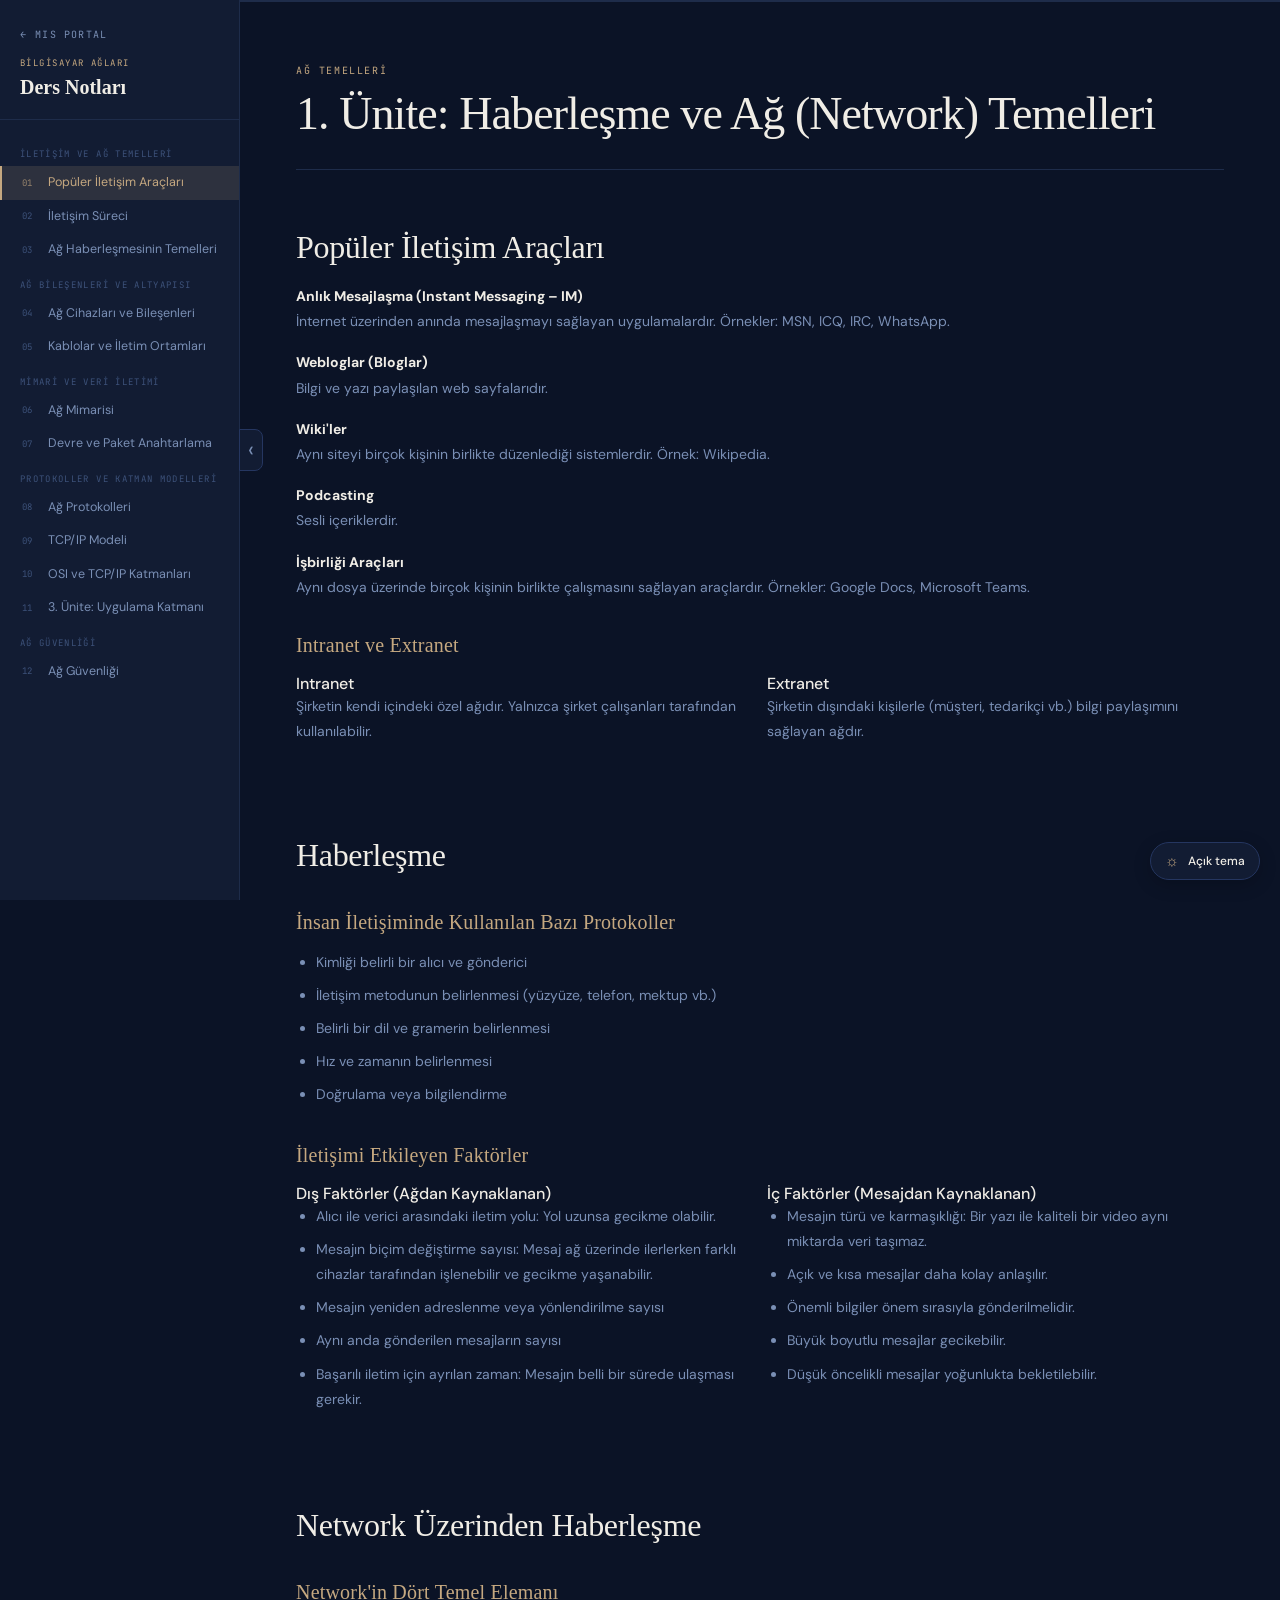
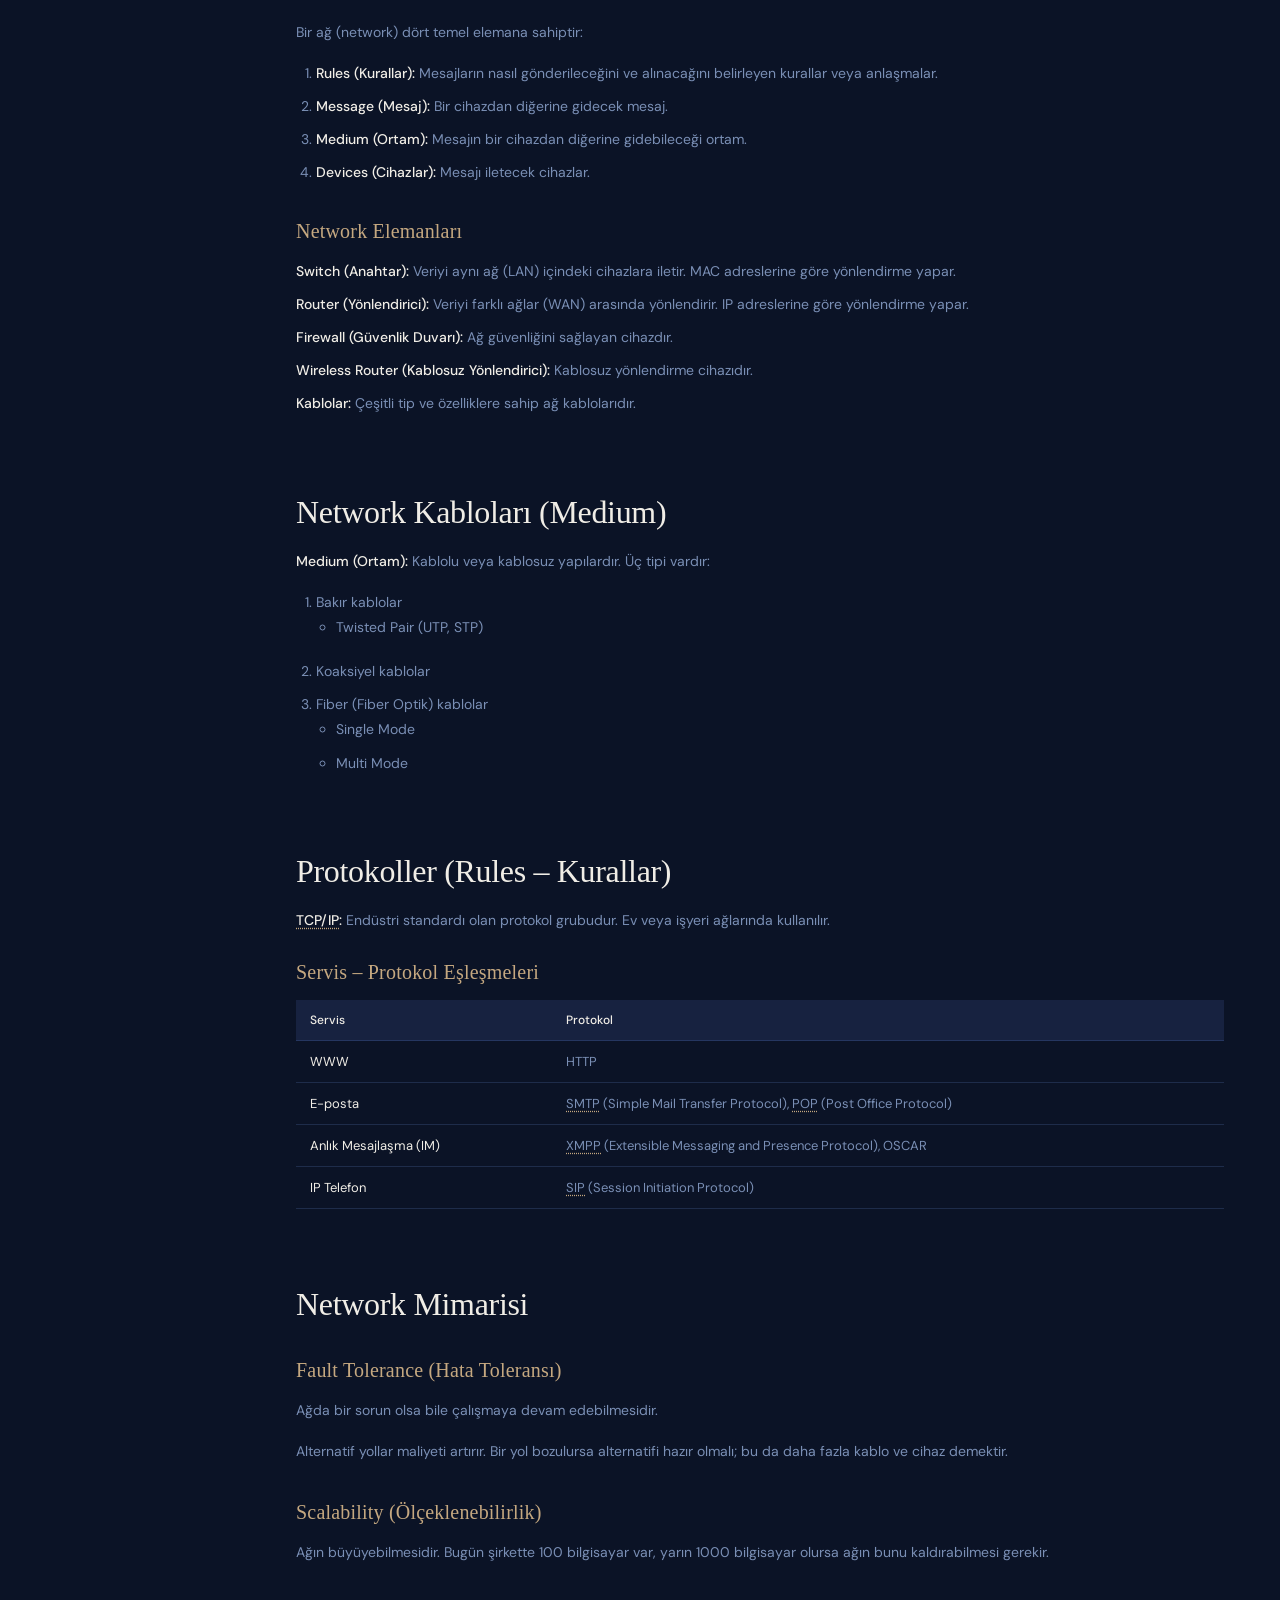
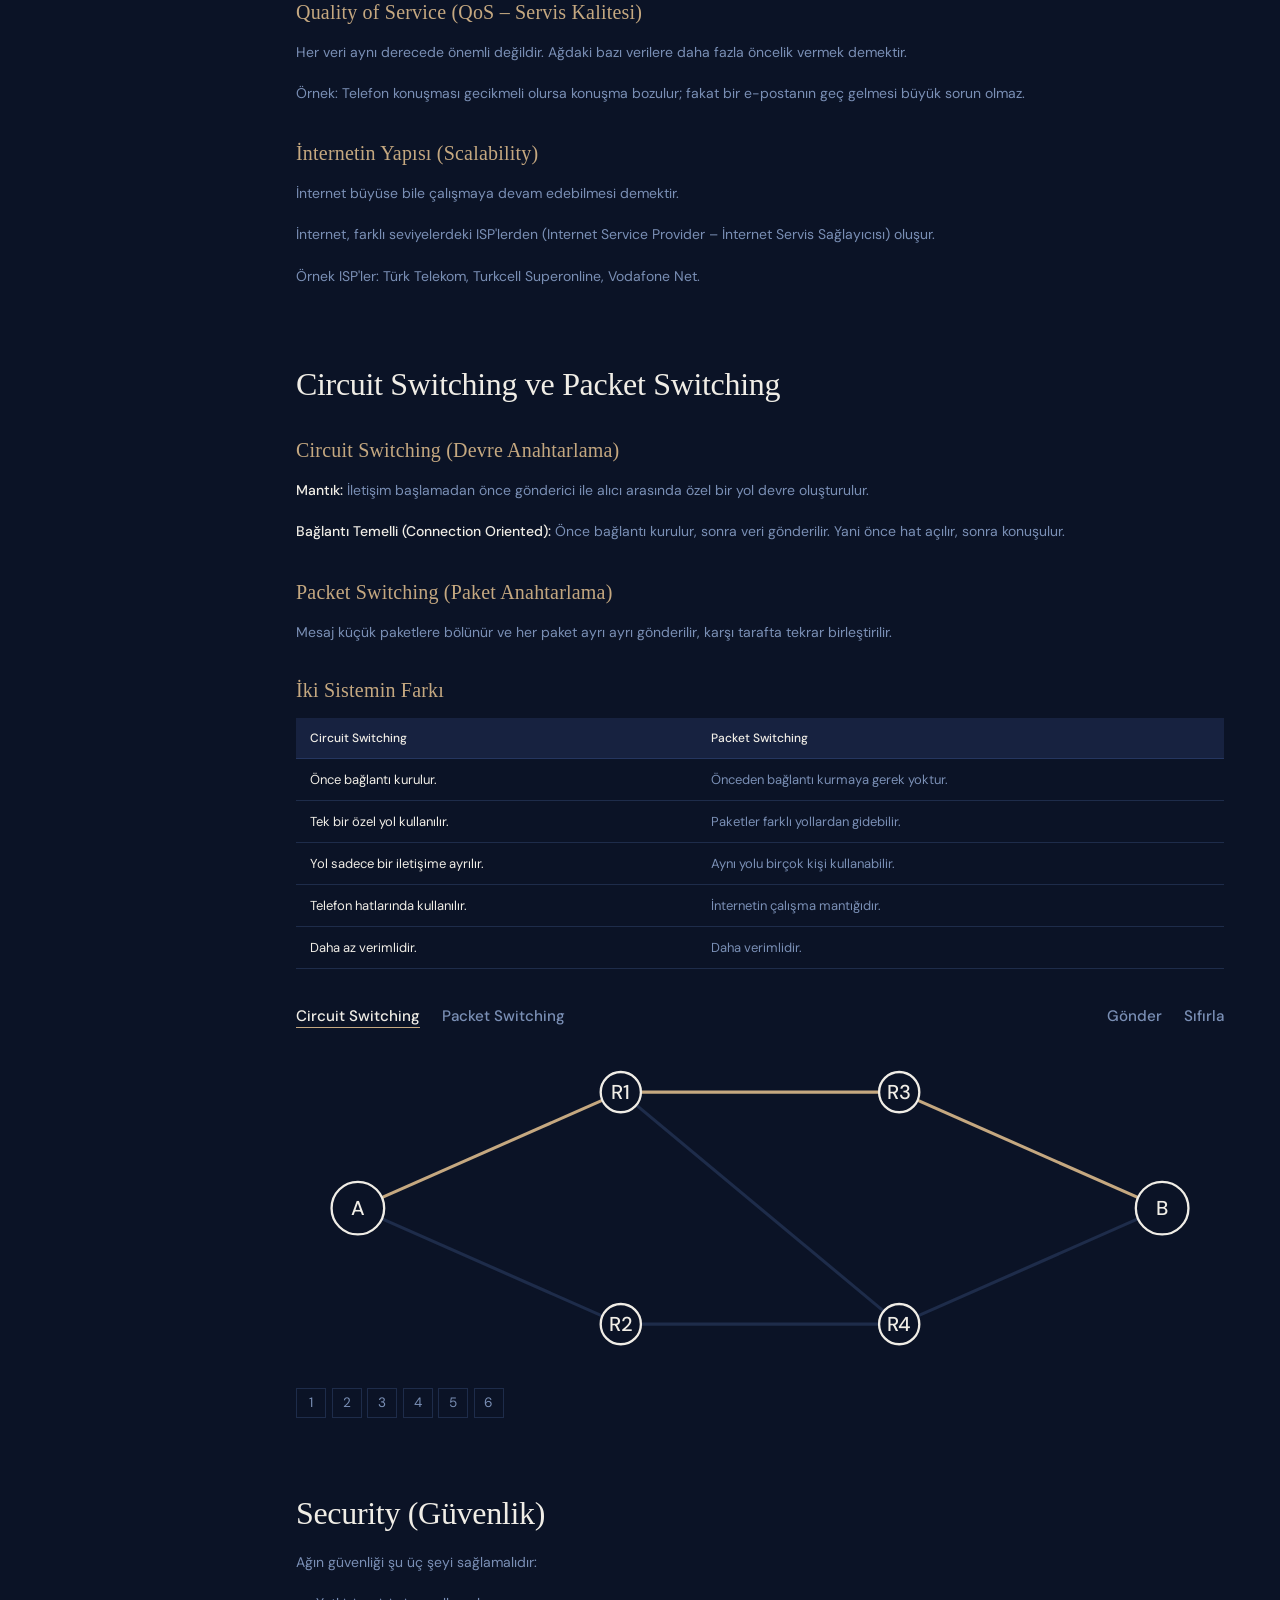
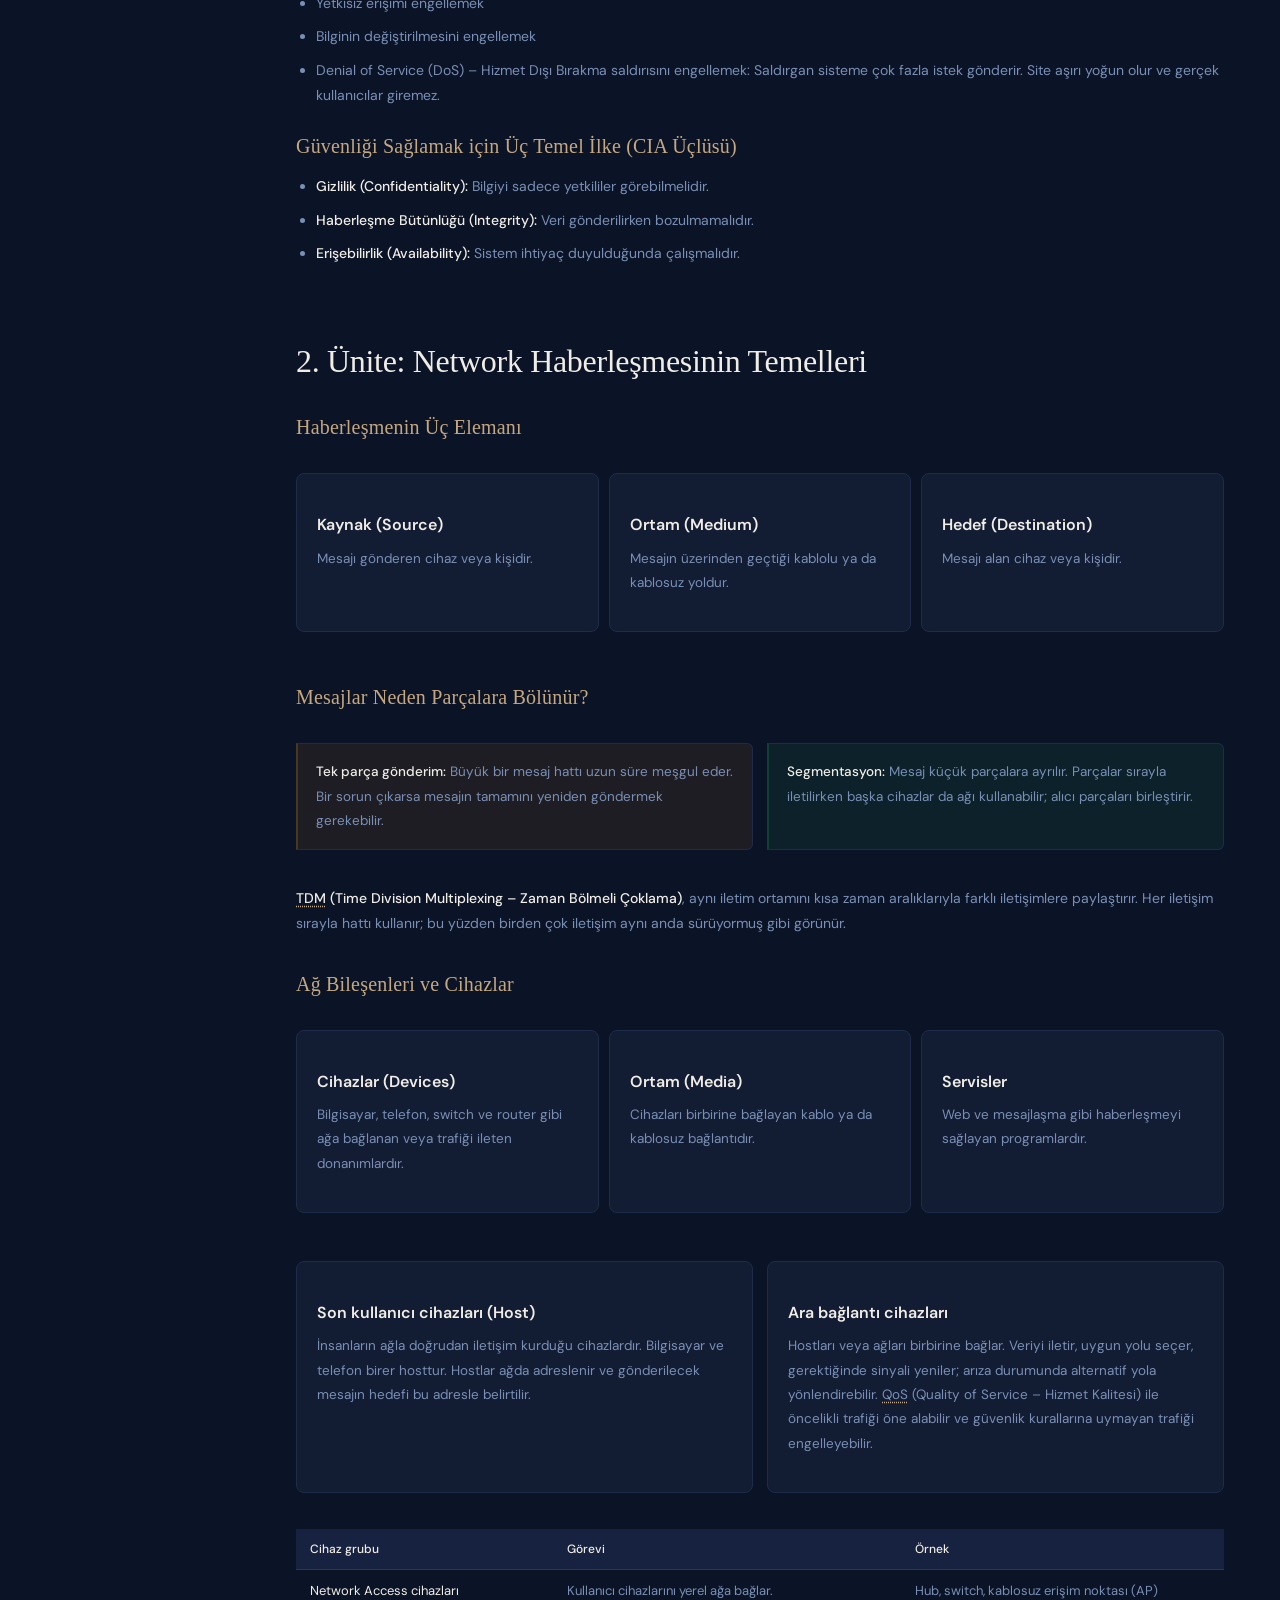
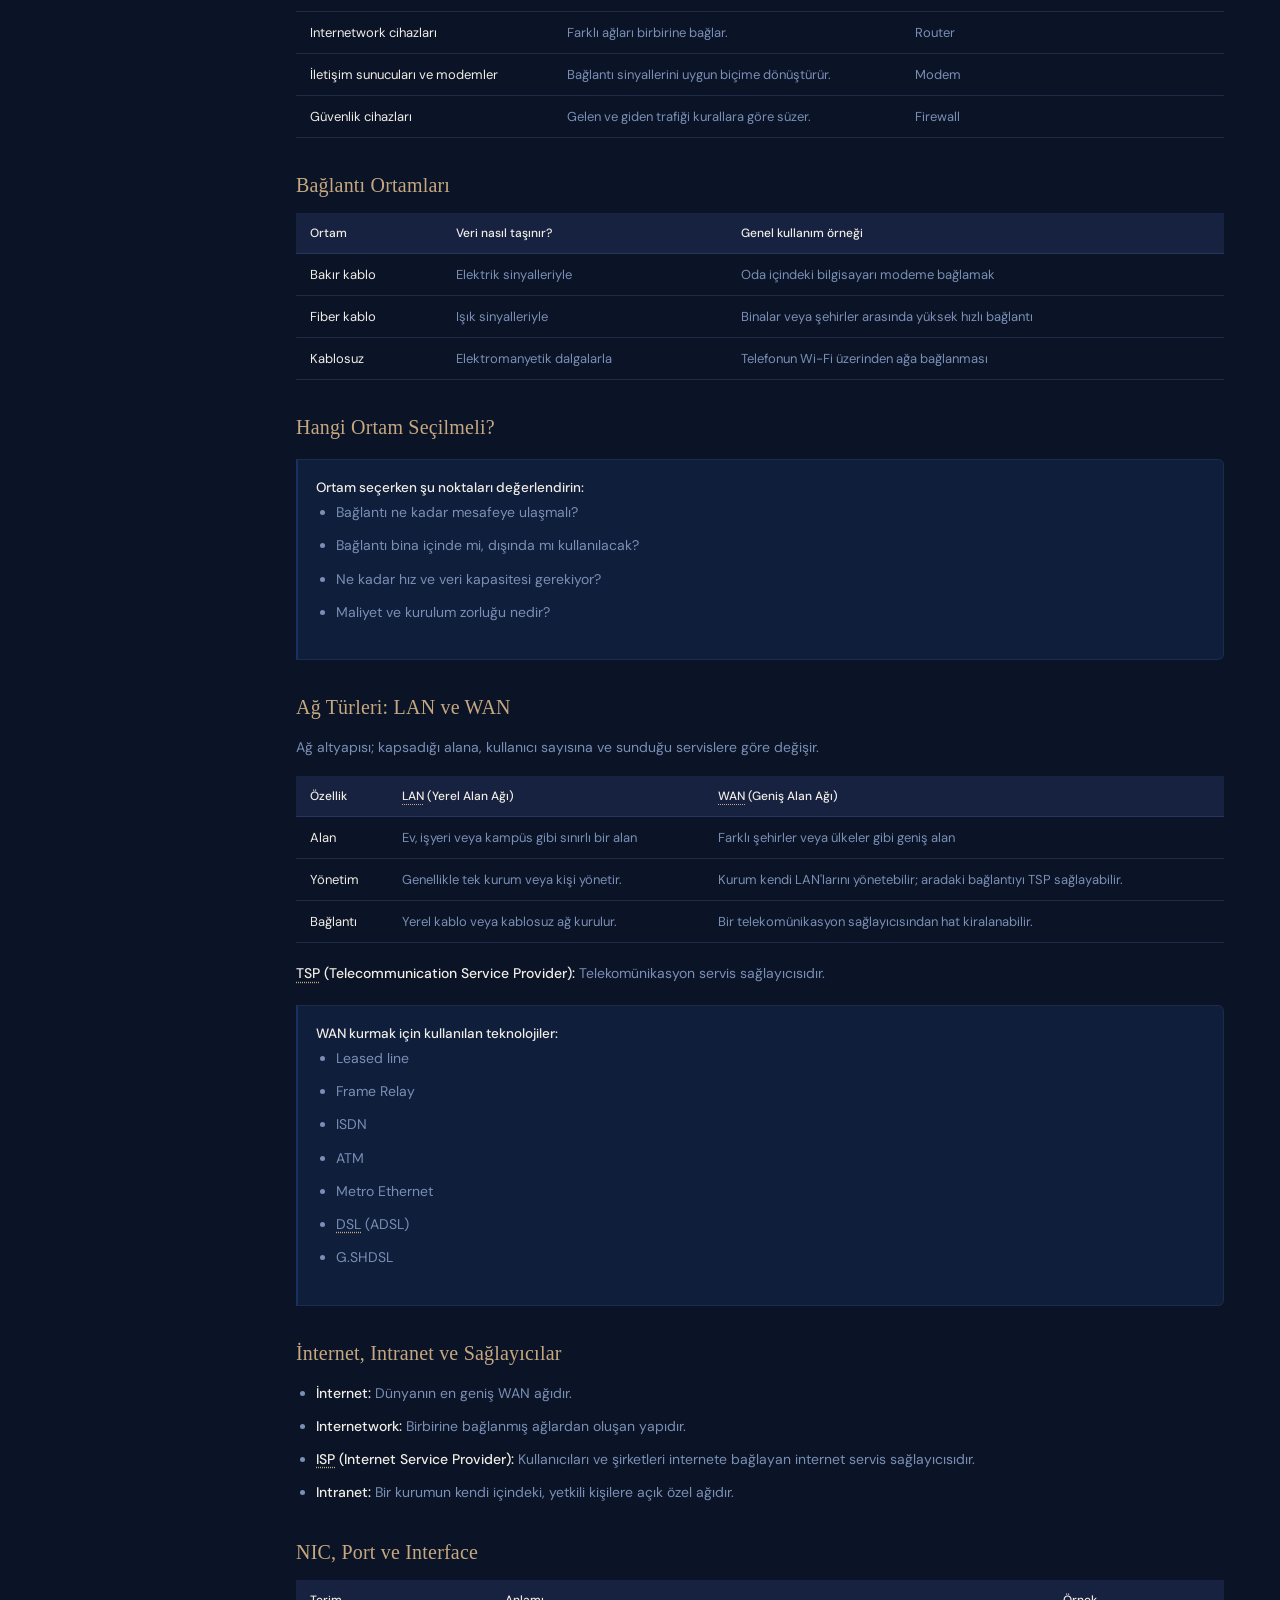
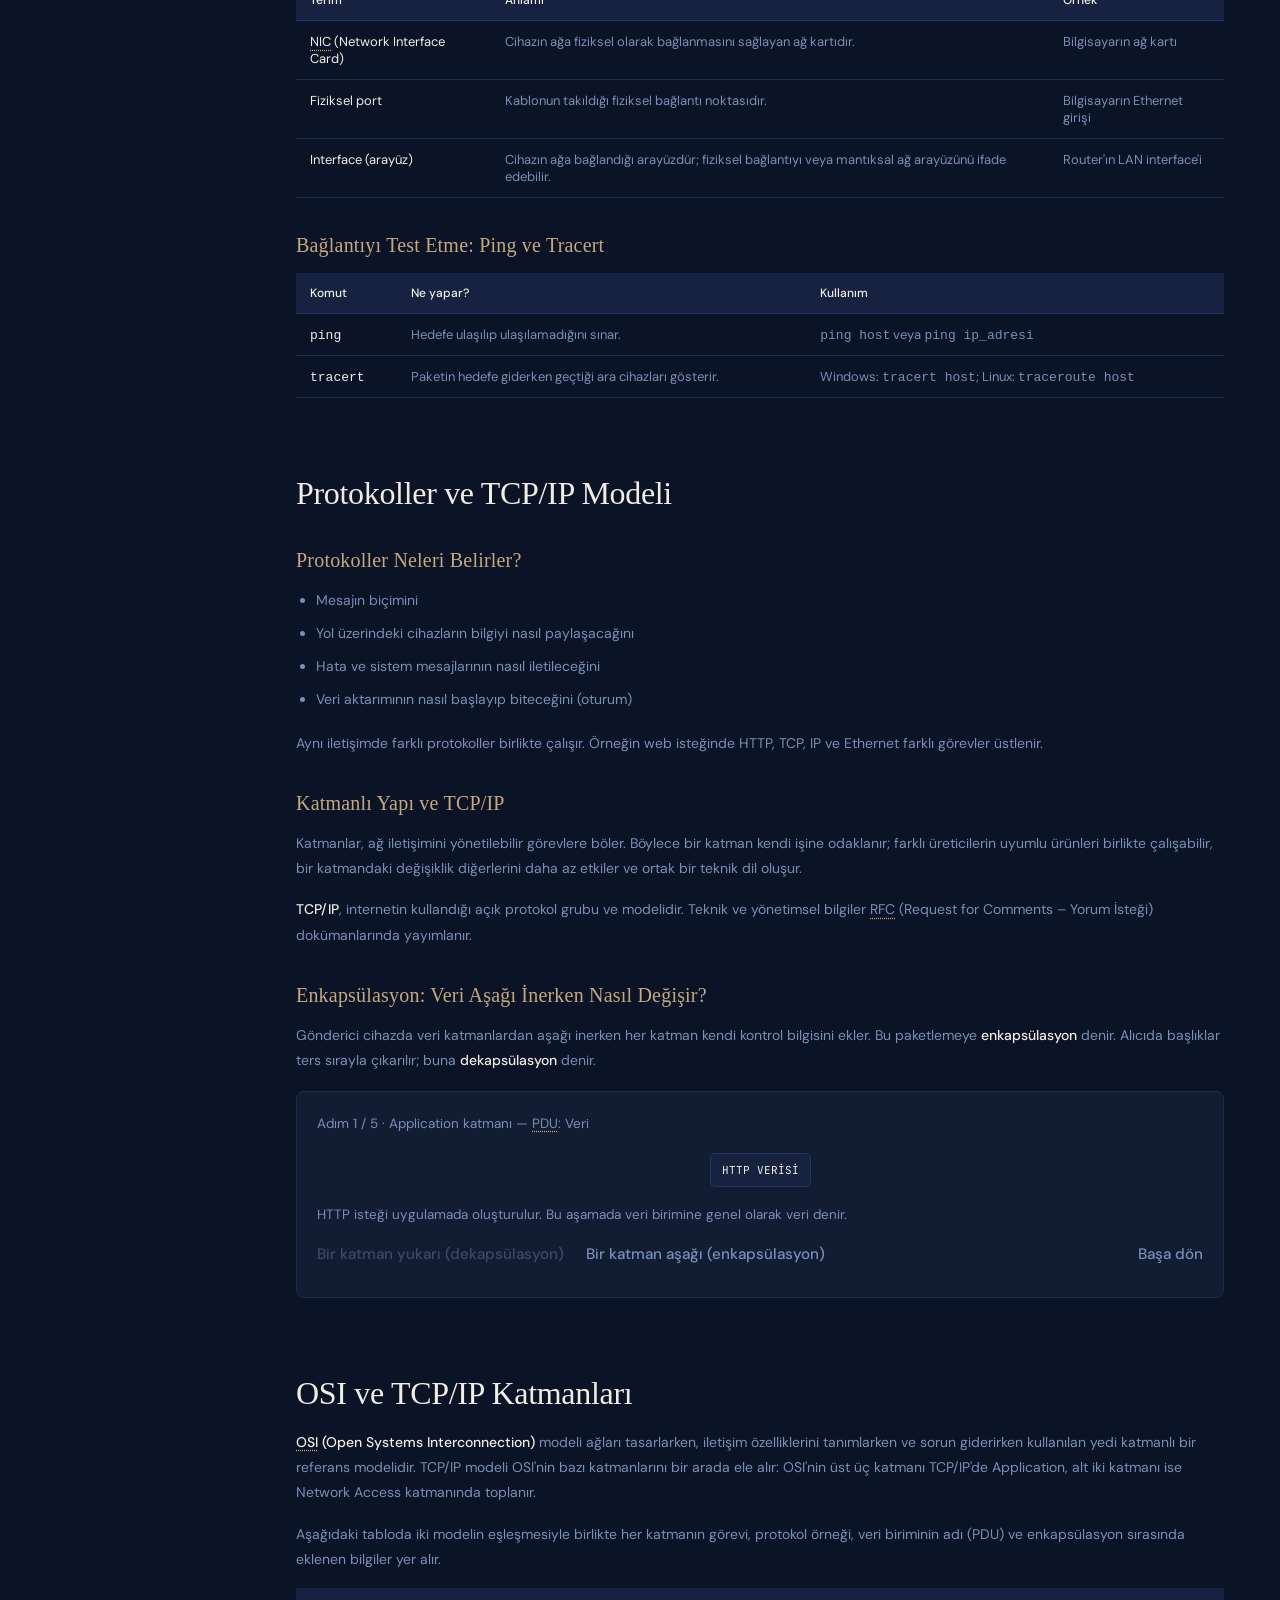
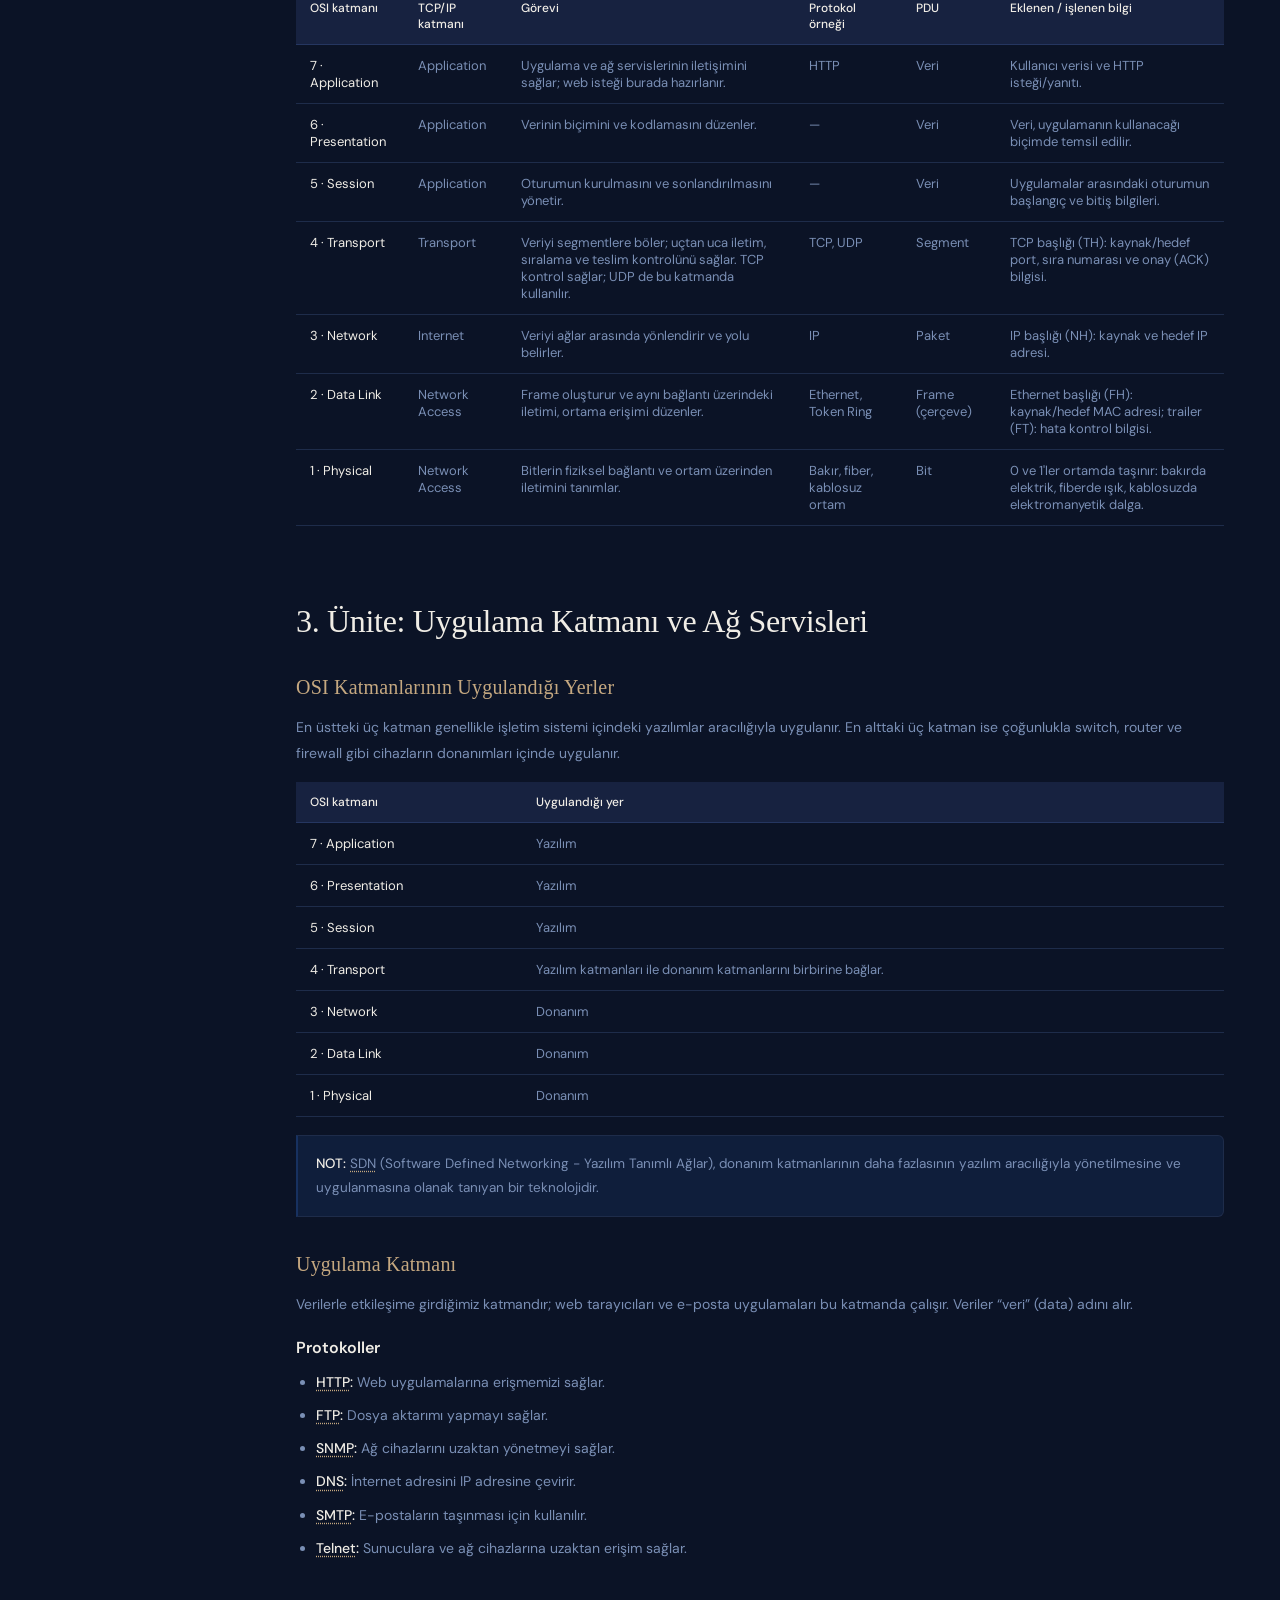
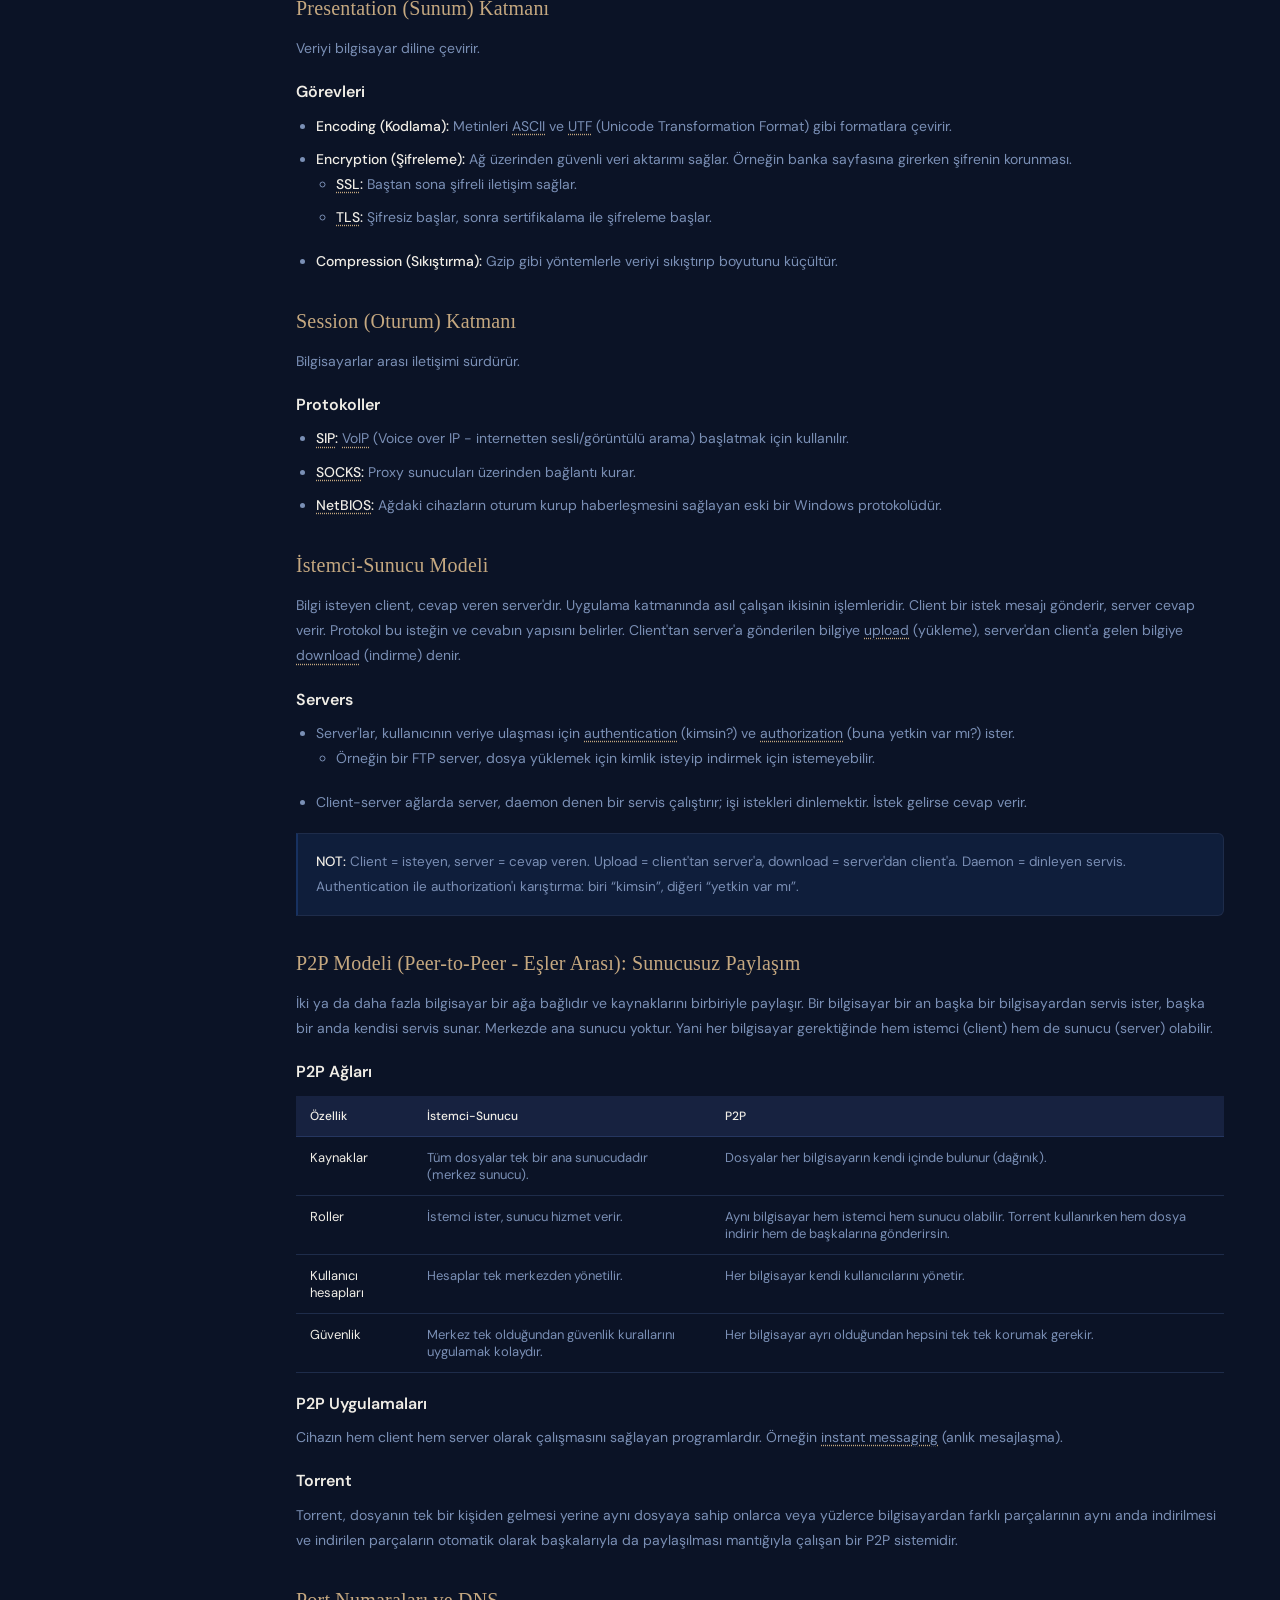
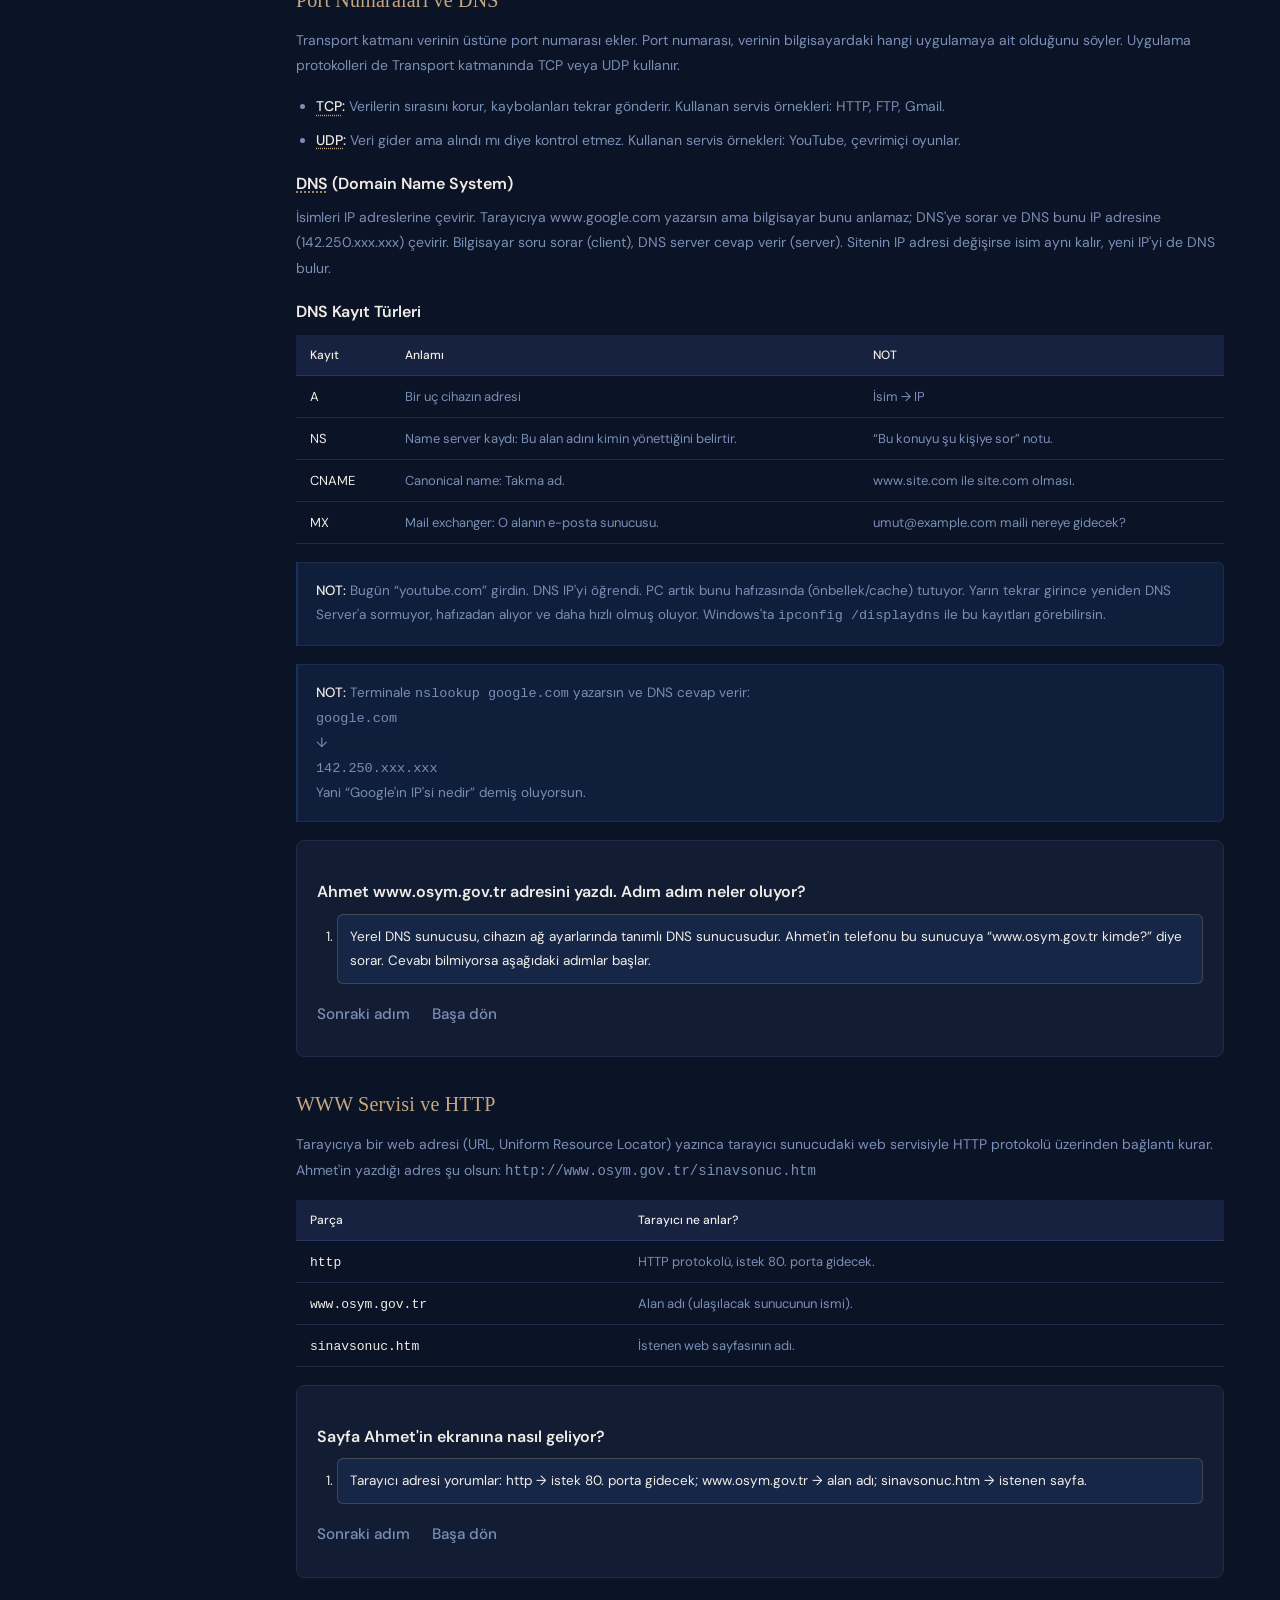
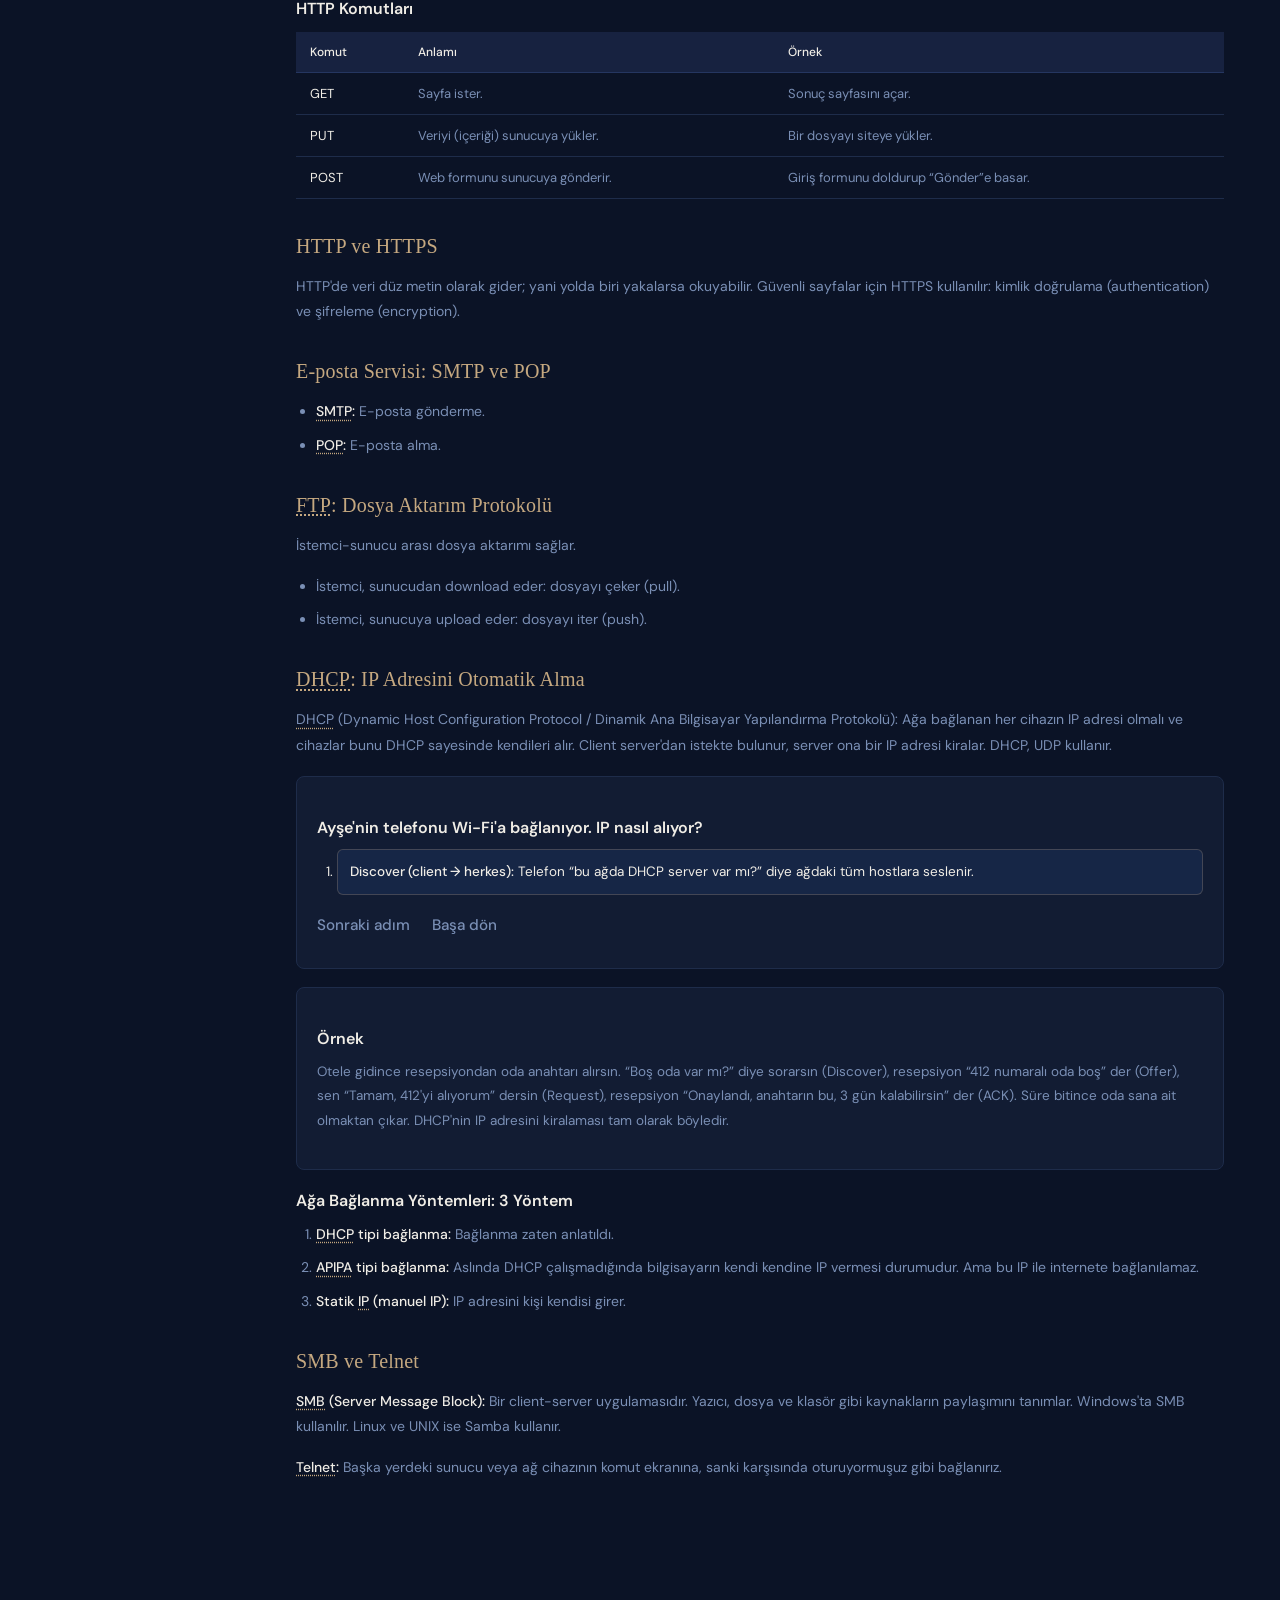
==== commit 83f765c2: "Update bilgisayar-aglari.html" ====
--- a/bilgisayar-aglari.html
+++ b/bilgisayar-aglari.html
@@ -76,12 +76,12 @@
 .unit .unit-num-block{flex-shrink:0;display:flex;flex-direction:column;align-items:center;padding-top:6px}
 .unit .unit-num{font:10px 'JetBrains Mono',monospace;letter-spacing:.15em;color:var(--accent);opacity:.7}
 .unit .unit-line{width:1px;height:28px;background:var(--border);margin-top:8px}
-.unit > h3{font:9.5px 'JetBrains Mono',monospace;letter-spacing:.16em;color:var(--sub);text-transform:uppercase;margin:30px 0 12px}
-.unit h4{font-size:14px;font-weight:500;color:var(--text);margin-bottom:8px}
-.unit p,.unit li,.unit dd,.unit dt{font-size:14px;line-height:1.72;color:var(--sub)}
-.unit p{margin:0 0 .8rem}
-.unit ul,.unit ol{padding-left:18px;margin:0 0 1rem}
-.unit li{margin-bottom:6px}
+.unit > h3{font:500 20px/1.35 'Crimson Pro',serif;letter-spacing:.01em;color:var(--accent);margin:34px 0 14px}
+.unit h4{font-size:16px;line-height:1.4;font-weight:600;color:var(--text);margin:20px 0 10px}
+.unit p,.unit li,.unit dd,.unit dt{font-size:14px;line-height:1.8;color:var(--sub)}
+.unit p{margin:0 0 1rem}
+.unit ul,.unit ol{padding-left:20px;margin:0 0 1.15rem}
+.unit li{margin-bottom:8px}
 .unit strong{color:var(--text);font-weight:500}
 .unit em{color:var(--sub)}
 .unit dl{margin:0}
@@ -90,7 +90,7 @@
 .unit .two{display:grid;grid-template-columns:repeat(2,minmax(0,1fr));gap:14px;margin:12px 0 18px}
 .unit .wrap{width:100%;overflow-x:auto;margin:12px 0 18px}
 .unit table{width:100%;min-width:580px;border-collapse:collapse;font-size:13px}
-.unit th,.unit td{text-align:left;vertical-align:top;padding:10px 12px;border-bottom:1px solid var(--border)}
+.unit th,.unit td{text-align:left;vertical-align:top;padding:12px 14px;border-bottom:1px solid var(--border)}
 .unit th{background:var(--surface2);font-size:12px;font-weight:500;color:var(--text);border-bottom:1px solid var(--border2)}
 .unit td{color:var(--sub)}
 .unit td:first-child{color:var(--text)}
@@ -117,14 +117,14 @@
 @keyframes run{0%{cx:4}45%,55%{cx:50%}100%{cx:calc(100% - 4px)}}
 .unit .grid2,.unit .grid3{display:grid;gap:10px;margin-bottom:12px}
 .unit .grid2{grid-template-columns:repeat(2,minmax(0,1fr))}.unit .grid3{grid-template-columns:repeat(3,minmax(0,1fr))}
-.unit .card,.unit .example-box,.unit .theory-block,.unit .highlight-box,.unit .info-box,.unit .warn-box,.unit .success-box{border:1px solid var(--border);border-radius:8px;overflow:hidden;margin:14px 0;background:var(--surface)}
-.unit .card{padding:16px 18px}
+.unit .card,.unit .example-box,.unit .theory-block,.unit .highlight-box,.unit .info-box,.unit .warn-box,.unit .success-box{border:1px solid var(--border);border-radius:8px;overflow:hidden;margin:18px 0;background:var(--surface)}
+.unit .card{padding:20px}
 .unit .card p,.unit .card li{font-size:13.5px}
 .unit .example-header,.unit .theory-header{padding:9px 14px;background:var(--surface2);display:flex;align-items:center;gap:8px}
 .unit .example-header span,.unit .theory-header span{font:9px 'JetBrains Mono',monospace;letter-spacing:.12em;color:var(--muted);text-transform:uppercase}
 .unit .highlight-box{border-left:2px solid var(--accent);padding:13px 16px;background:var(--accent-dim);border-radius:0 6px 6px 0}
 .unit .highlight-box p{color:var(--text);font-size:13.5px;margin:0}
-.unit .info-box,.unit .warn-box,.unit .success-box{padding:13px 16px;border-radius:0 6px 6px 0}
+.unit .info-box,.unit .warn-box,.unit .success-box{padding:16px 18px;border-radius:0 6px 6px 0}
 .unit .info-box{border-left:2px solid var(--info-border);background:var(--info-bg)}
 .unit .warn-box{border-left:2px solid var(--warn-border);background:var(--warn-bg)}
 .unit .success-box{border-left:2px solid var(--success-border);background:var(--success-bg)}
@@ -154,6 +154,8 @@
   .sidebar.open{transform:translateX(0)}
   .main{margin-left:0;padding:72px 20px 80px}
   .page-title{font-size:36px}
+  .unit > h3{font-size:19px;margin-top:30px}
+  .unit h4{font-size:15.5px}
   .unit .two,.unit .grid2,.unit .grid3{grid-template-columns:1fr}
   .unit table{min-width:500px}
 }
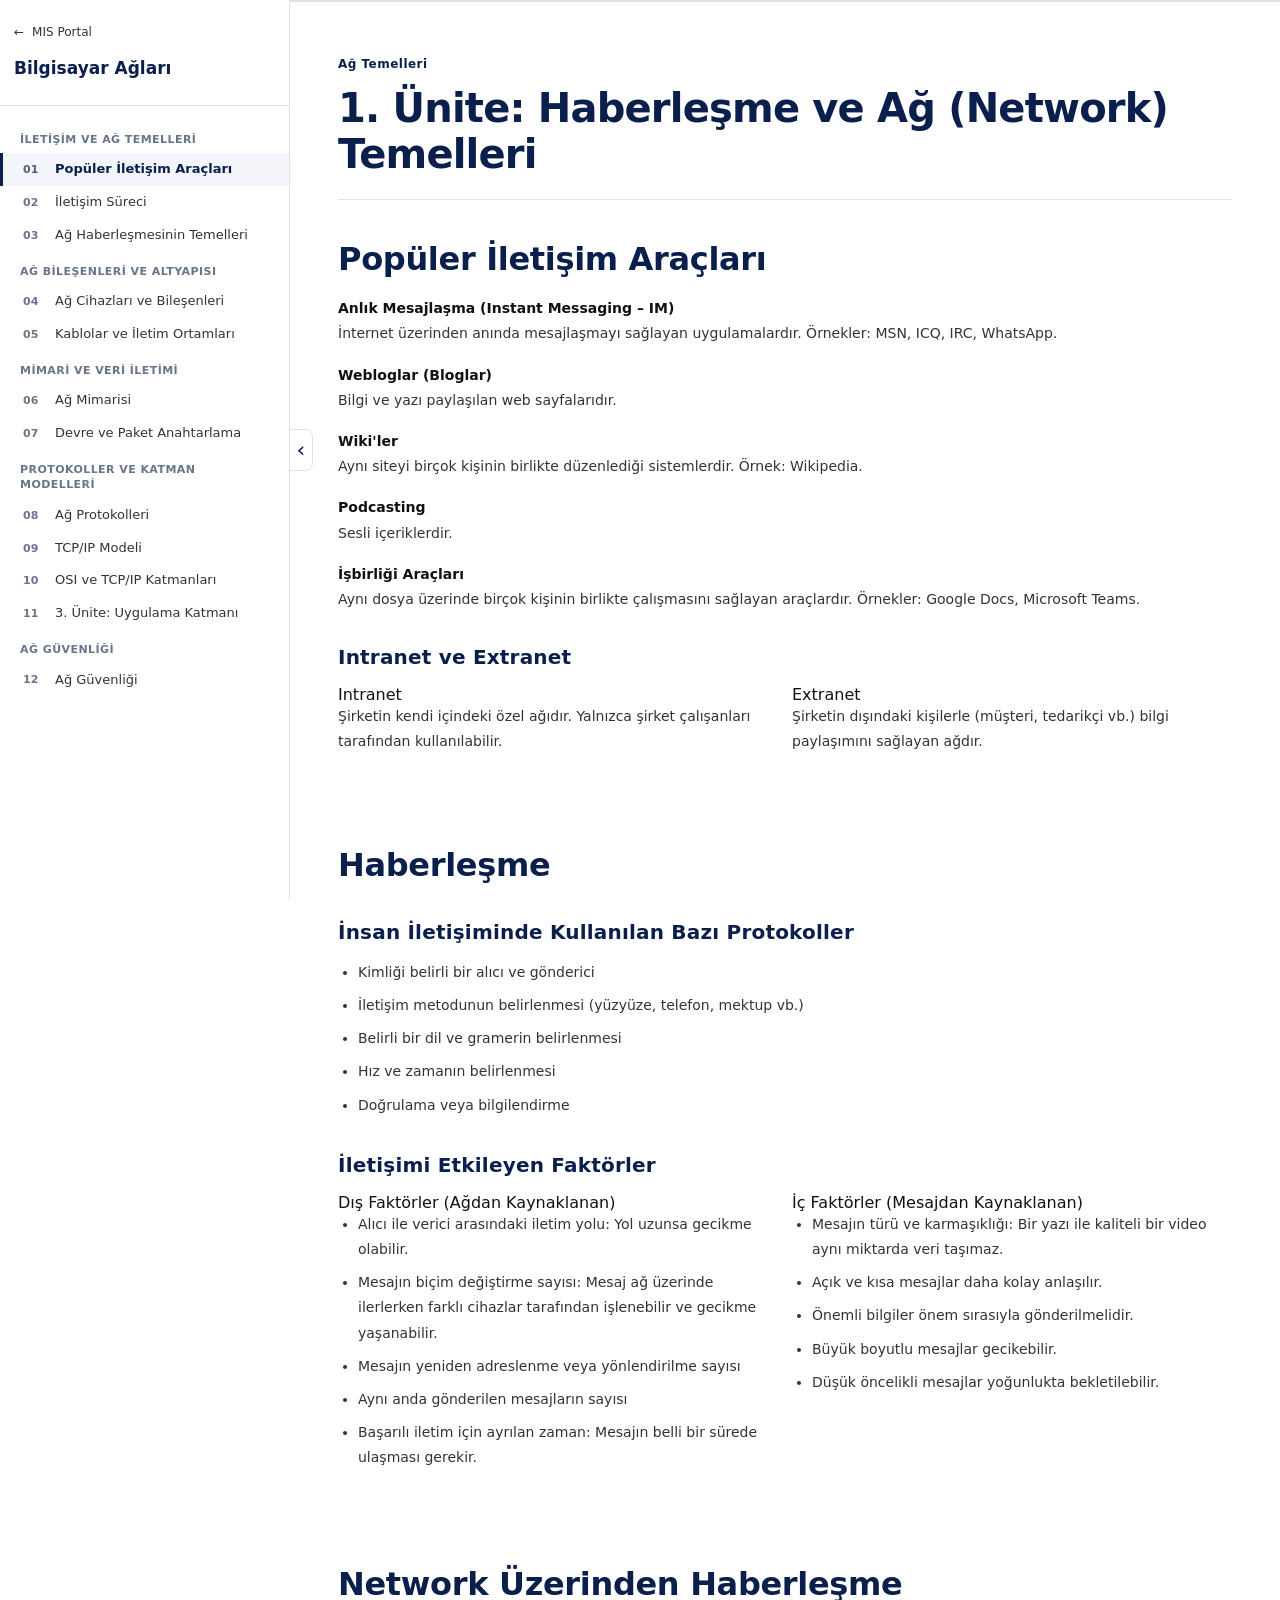
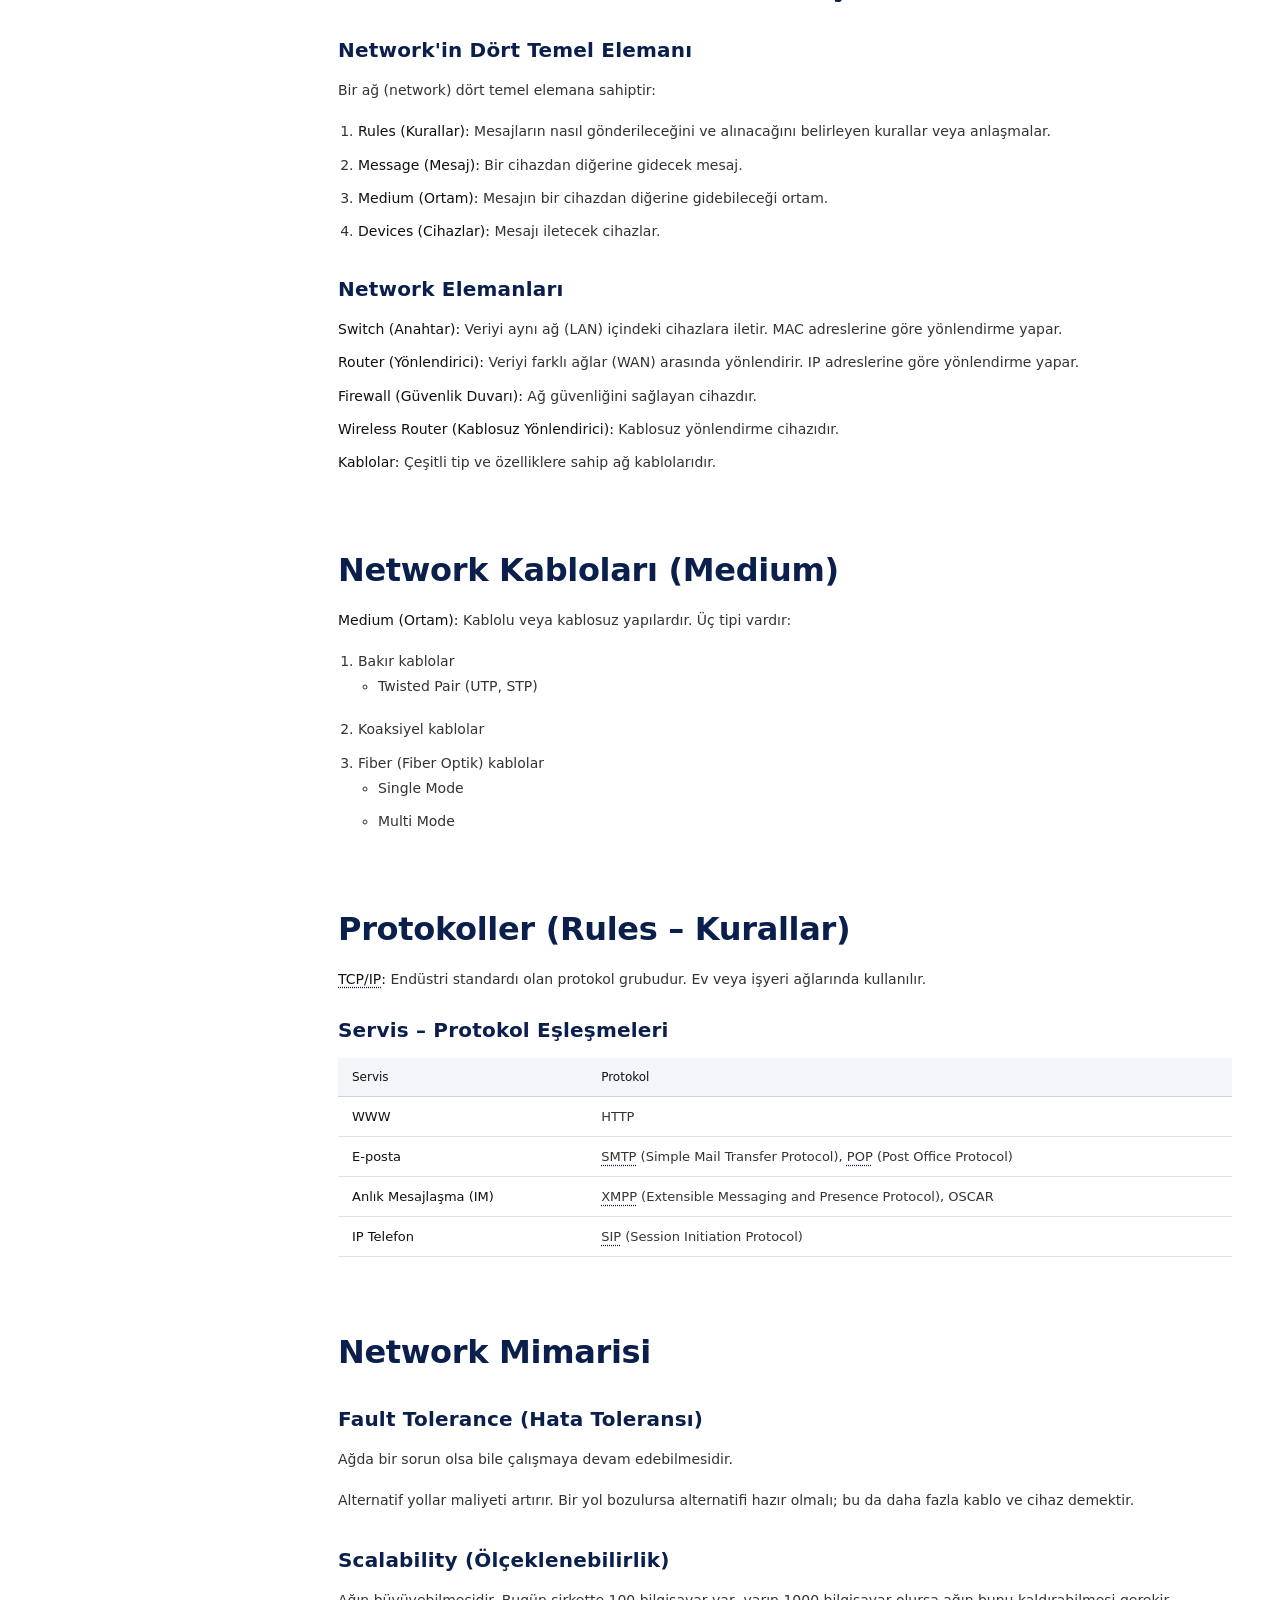
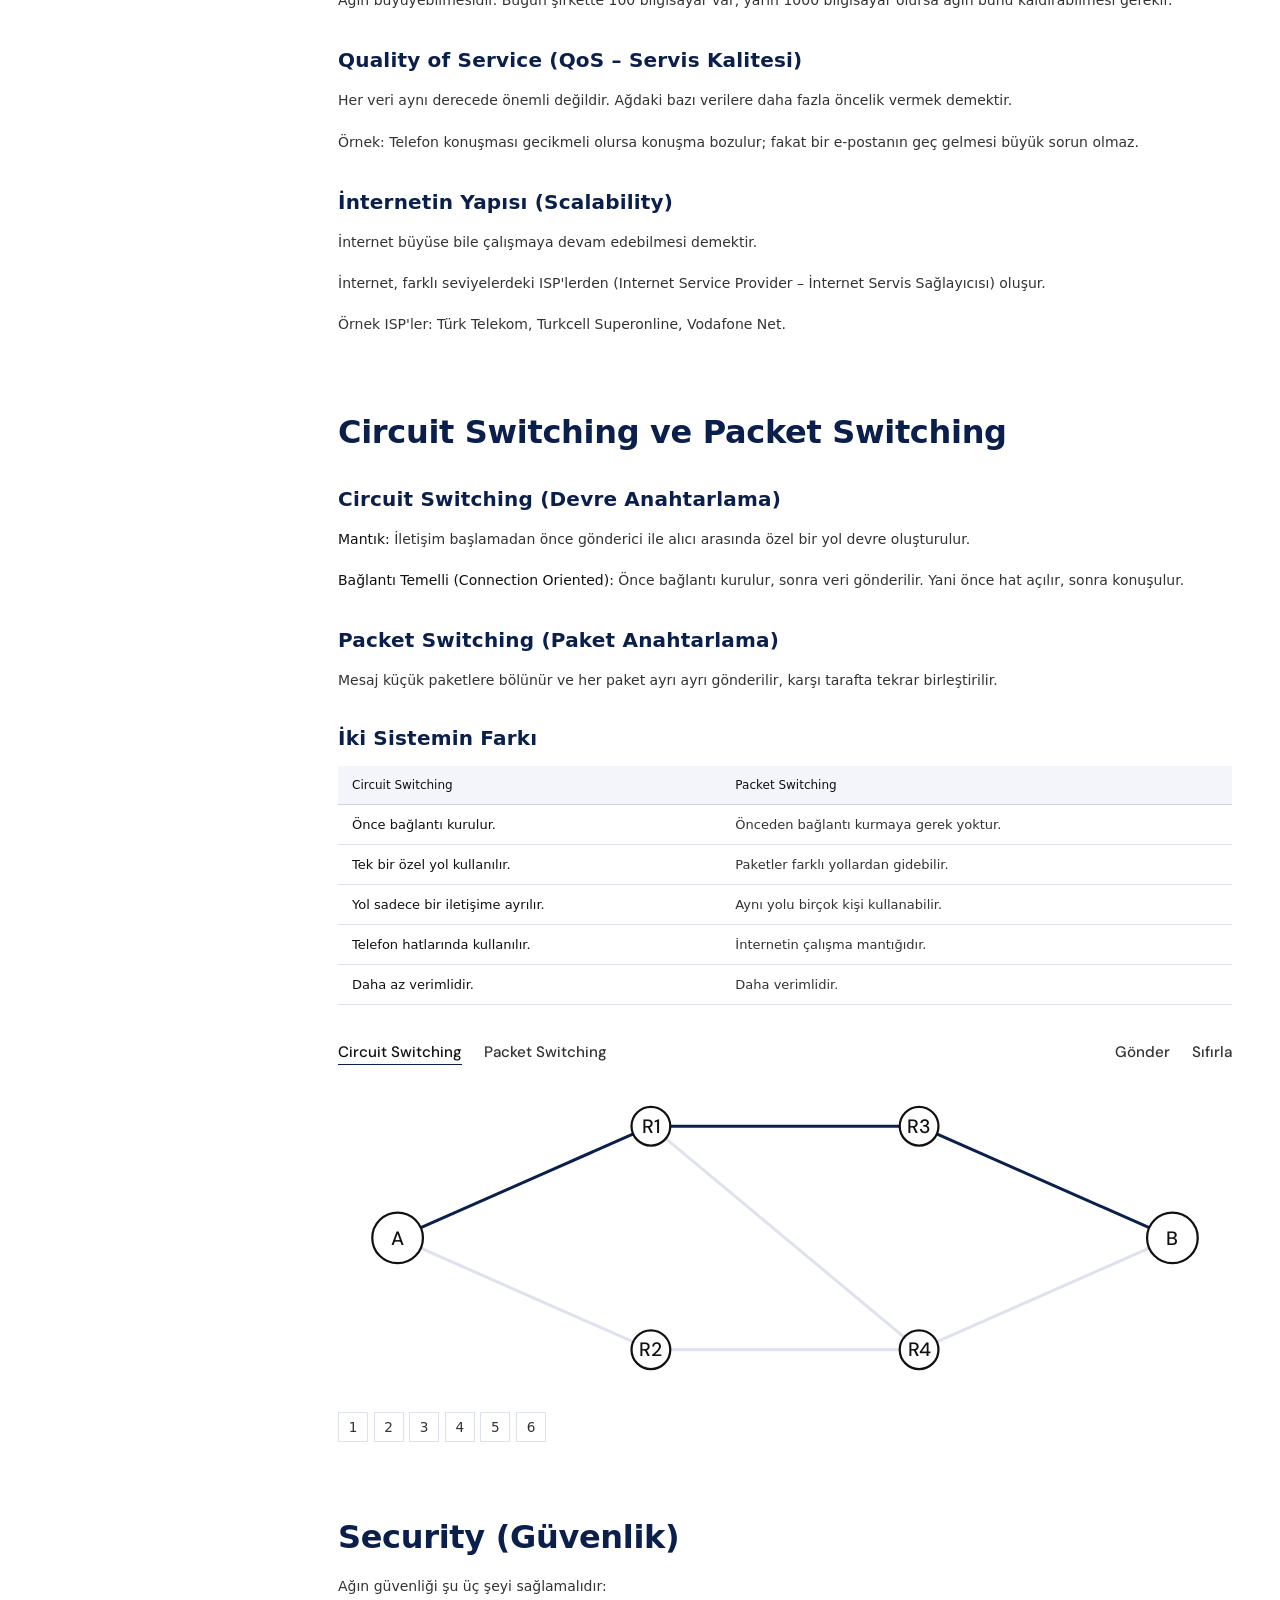
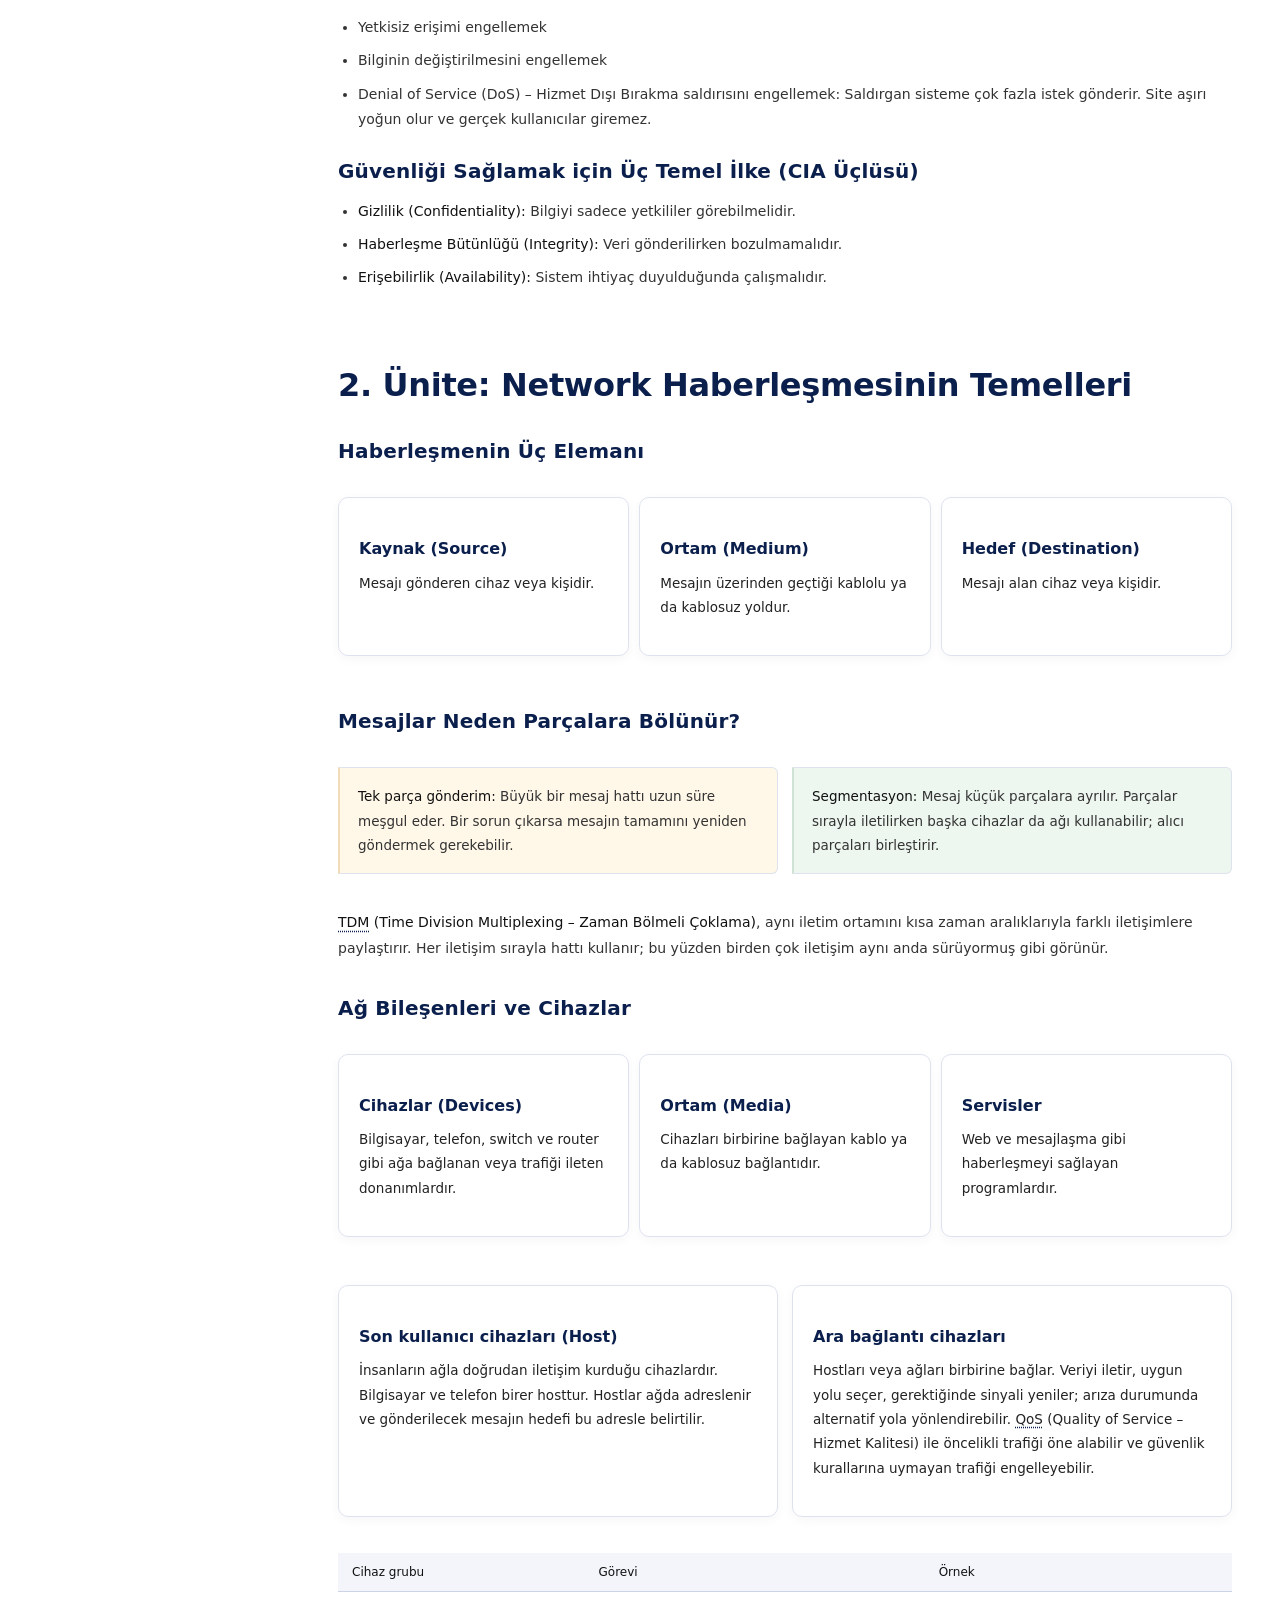
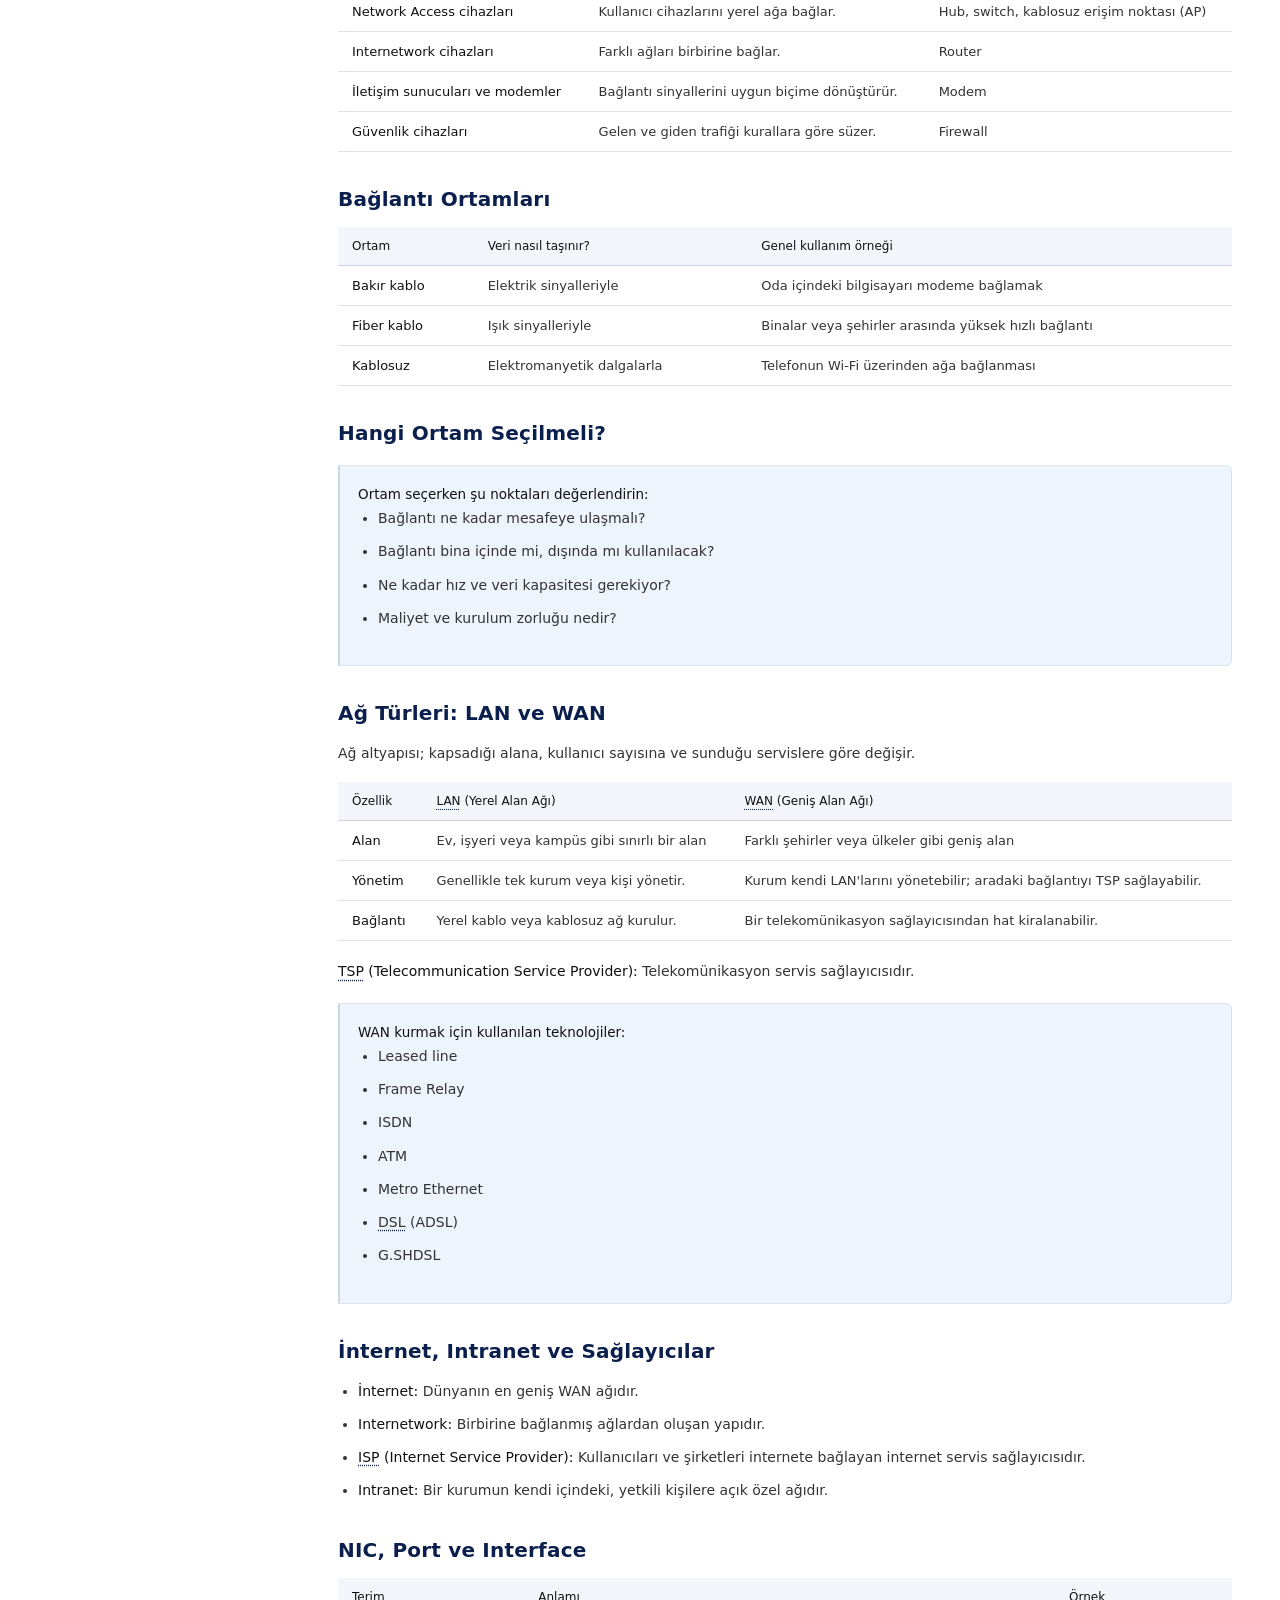
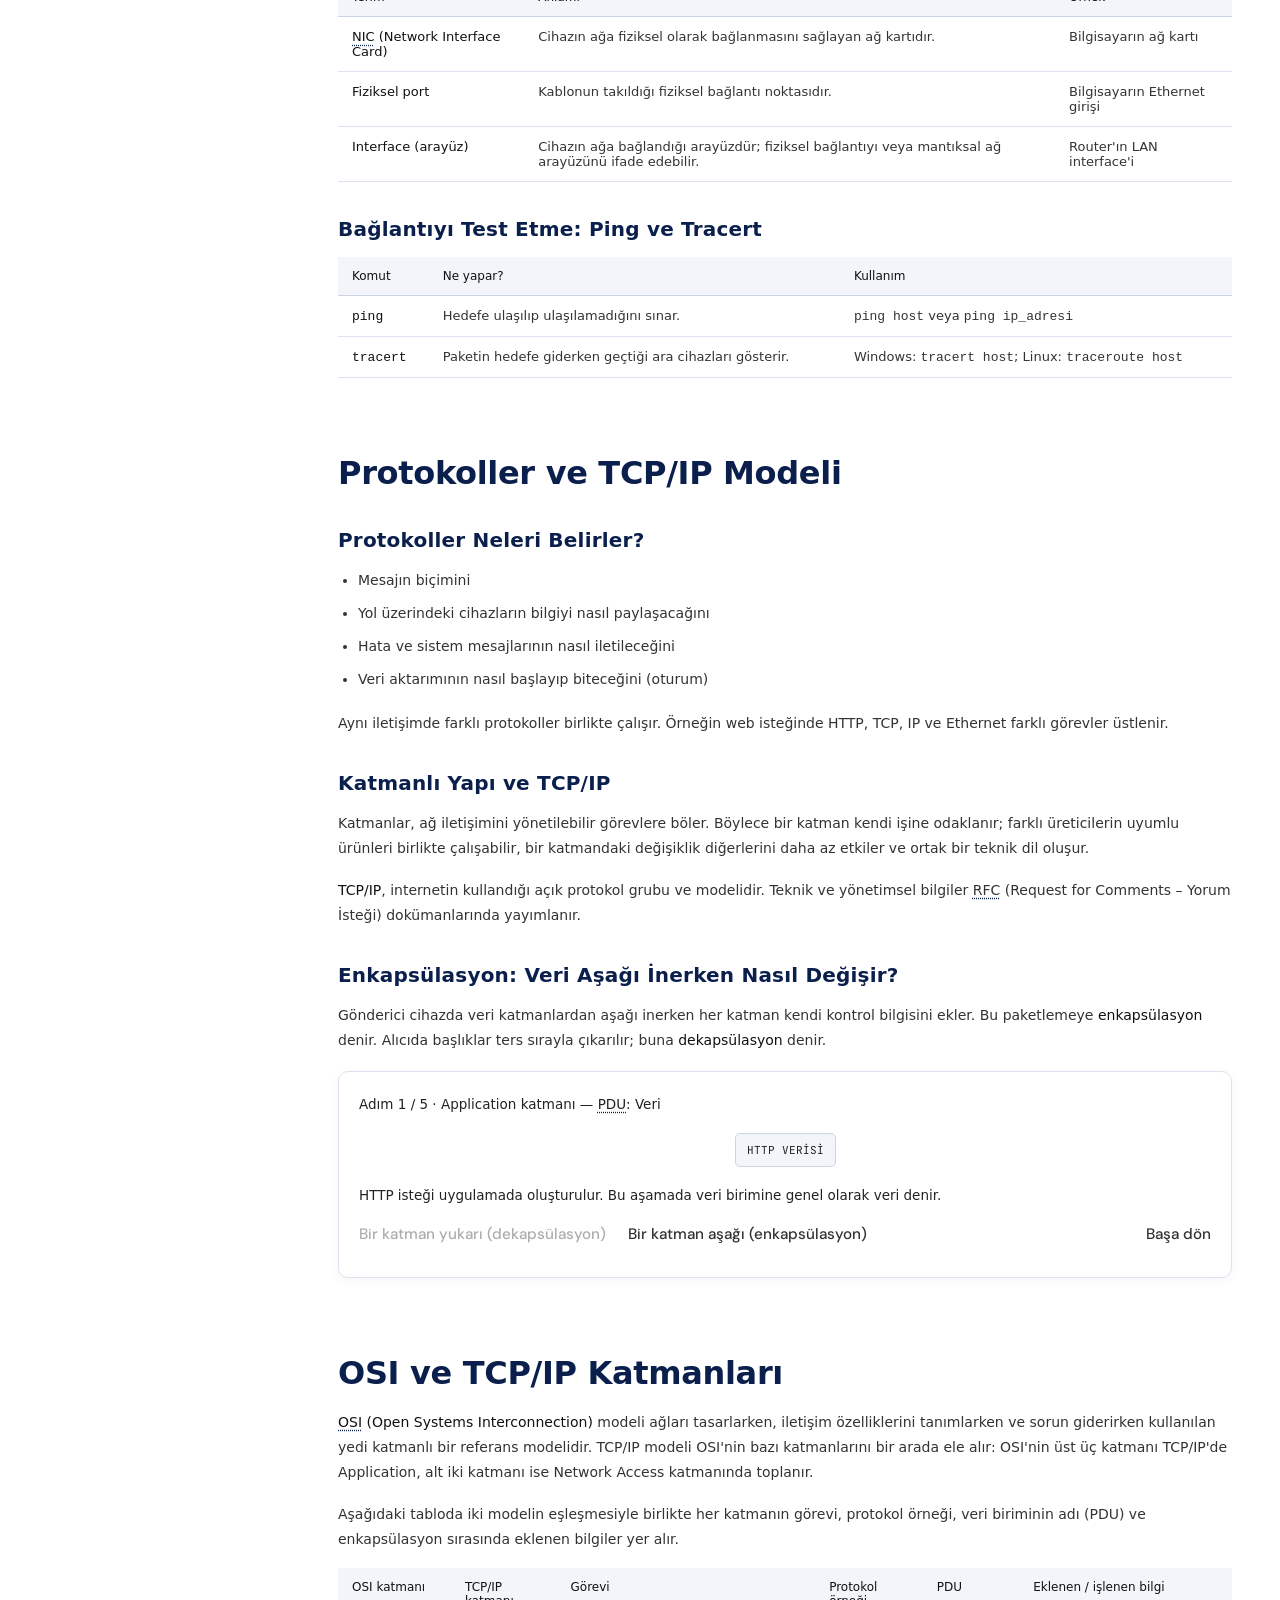
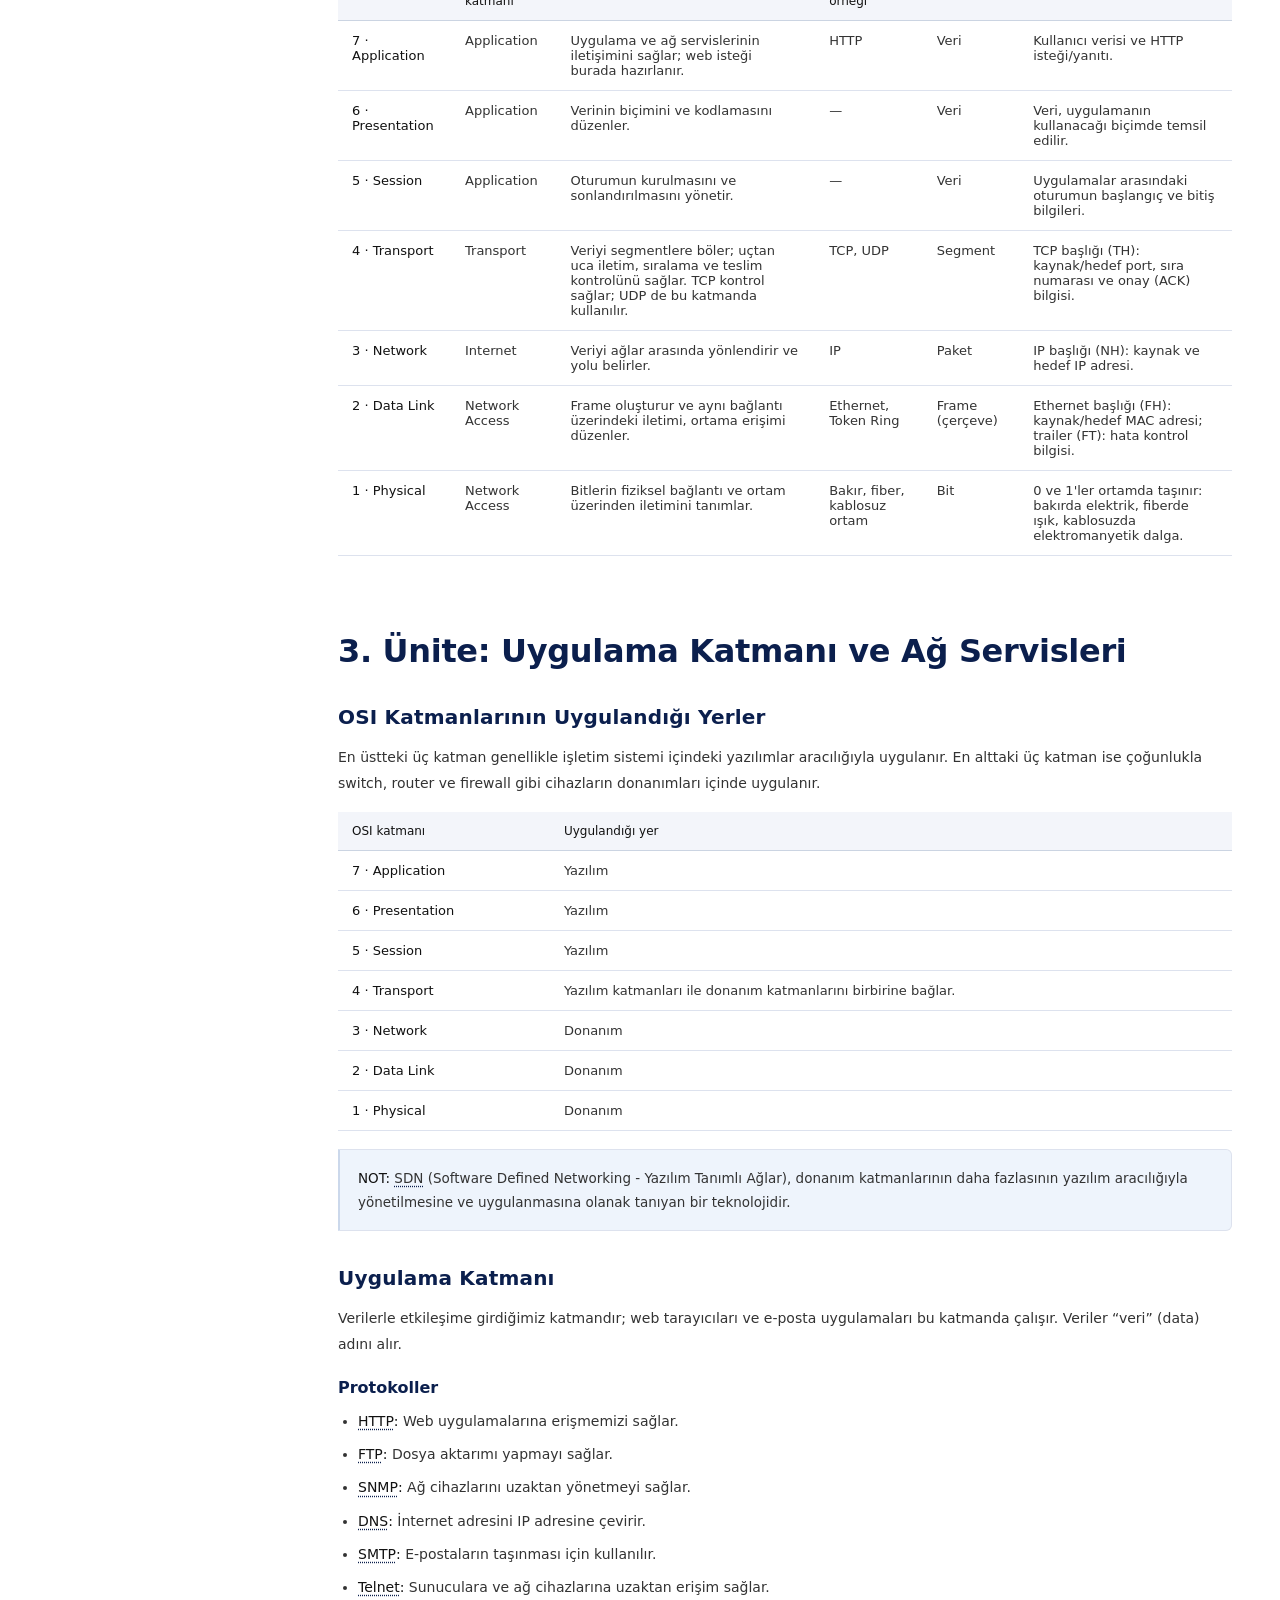
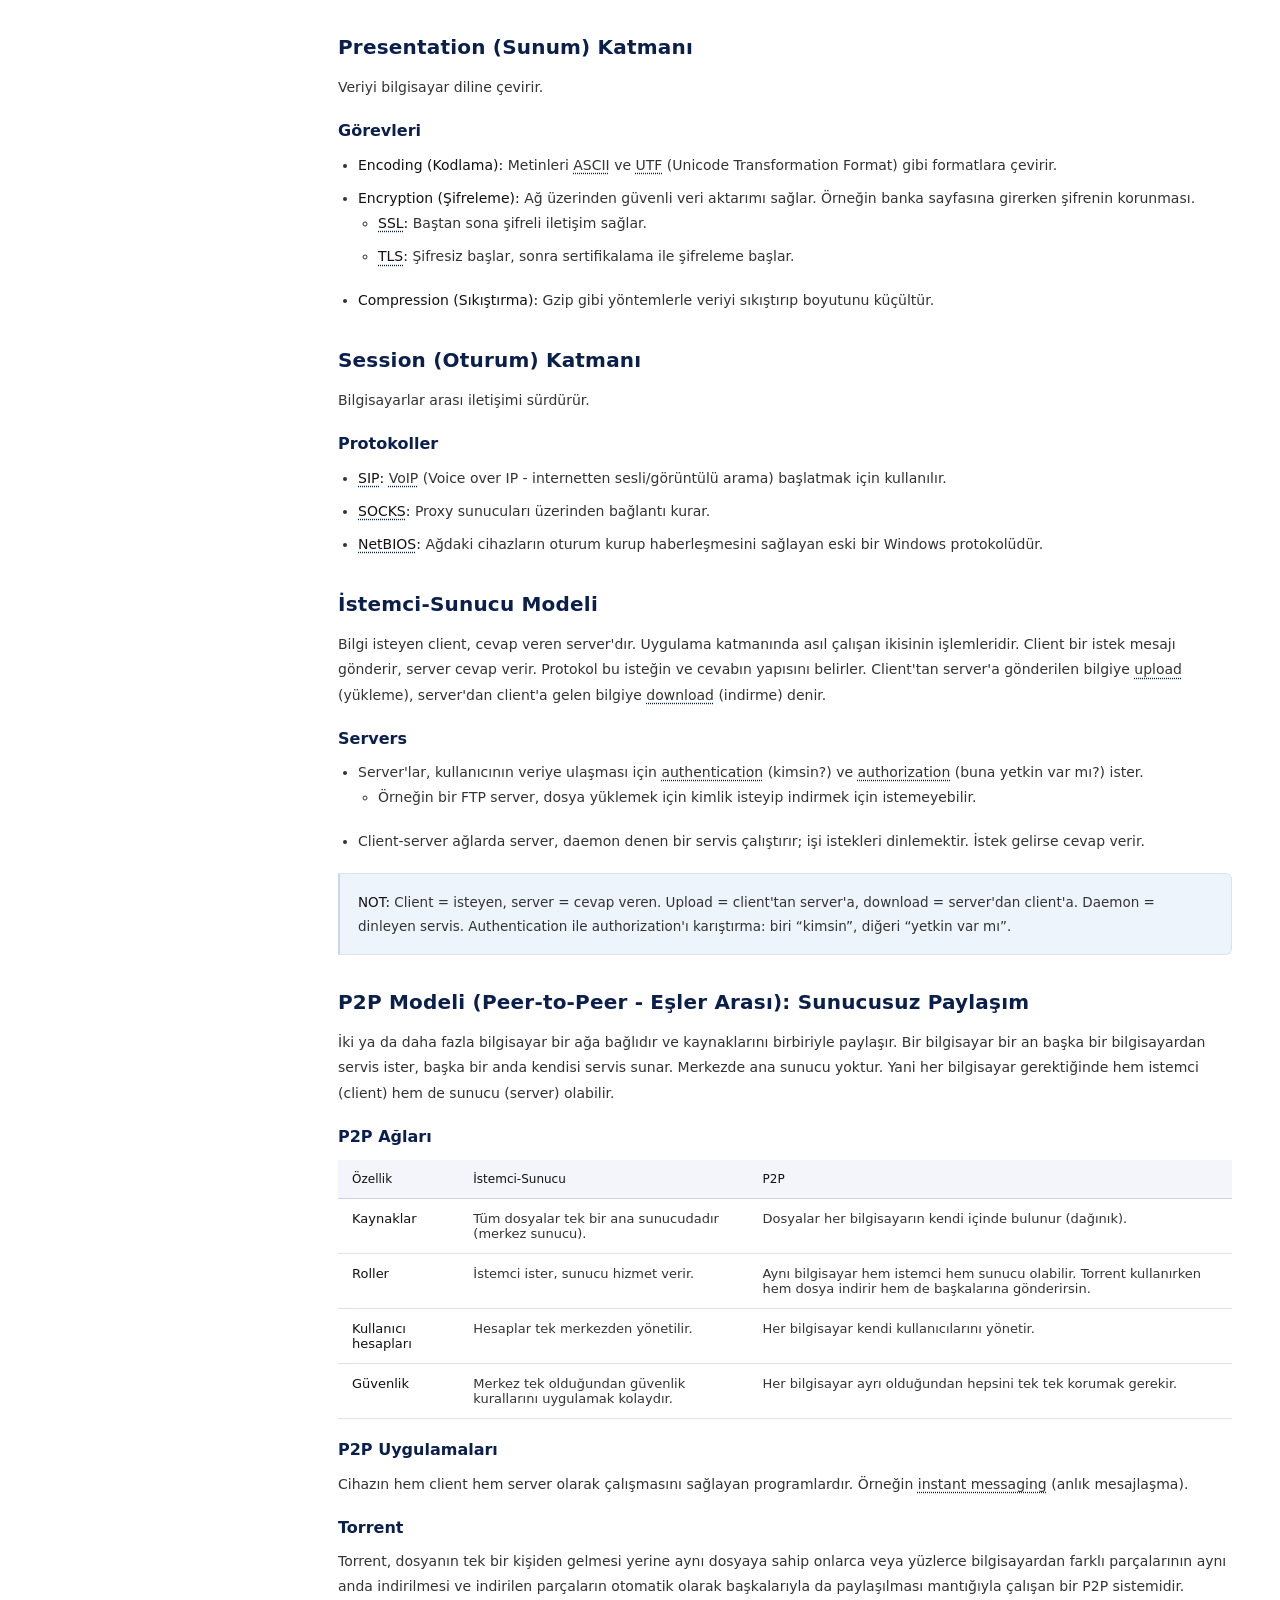
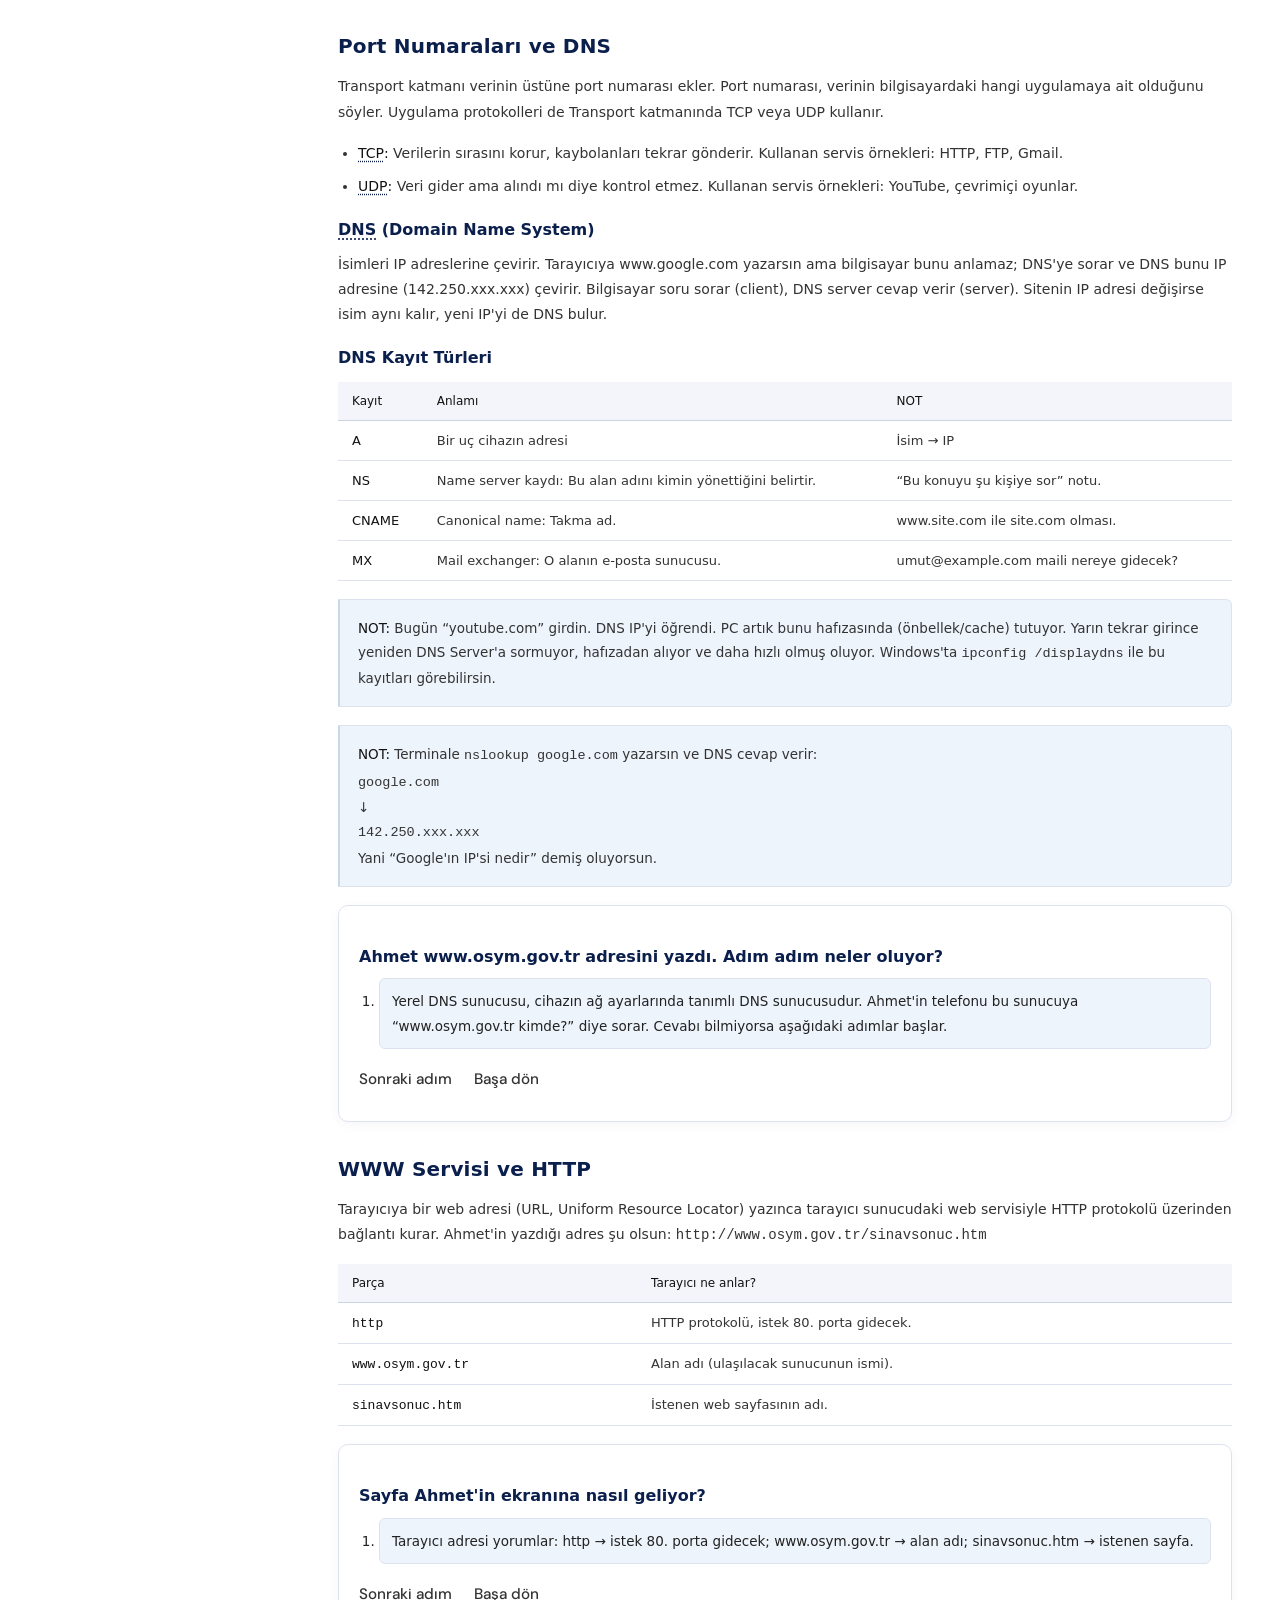
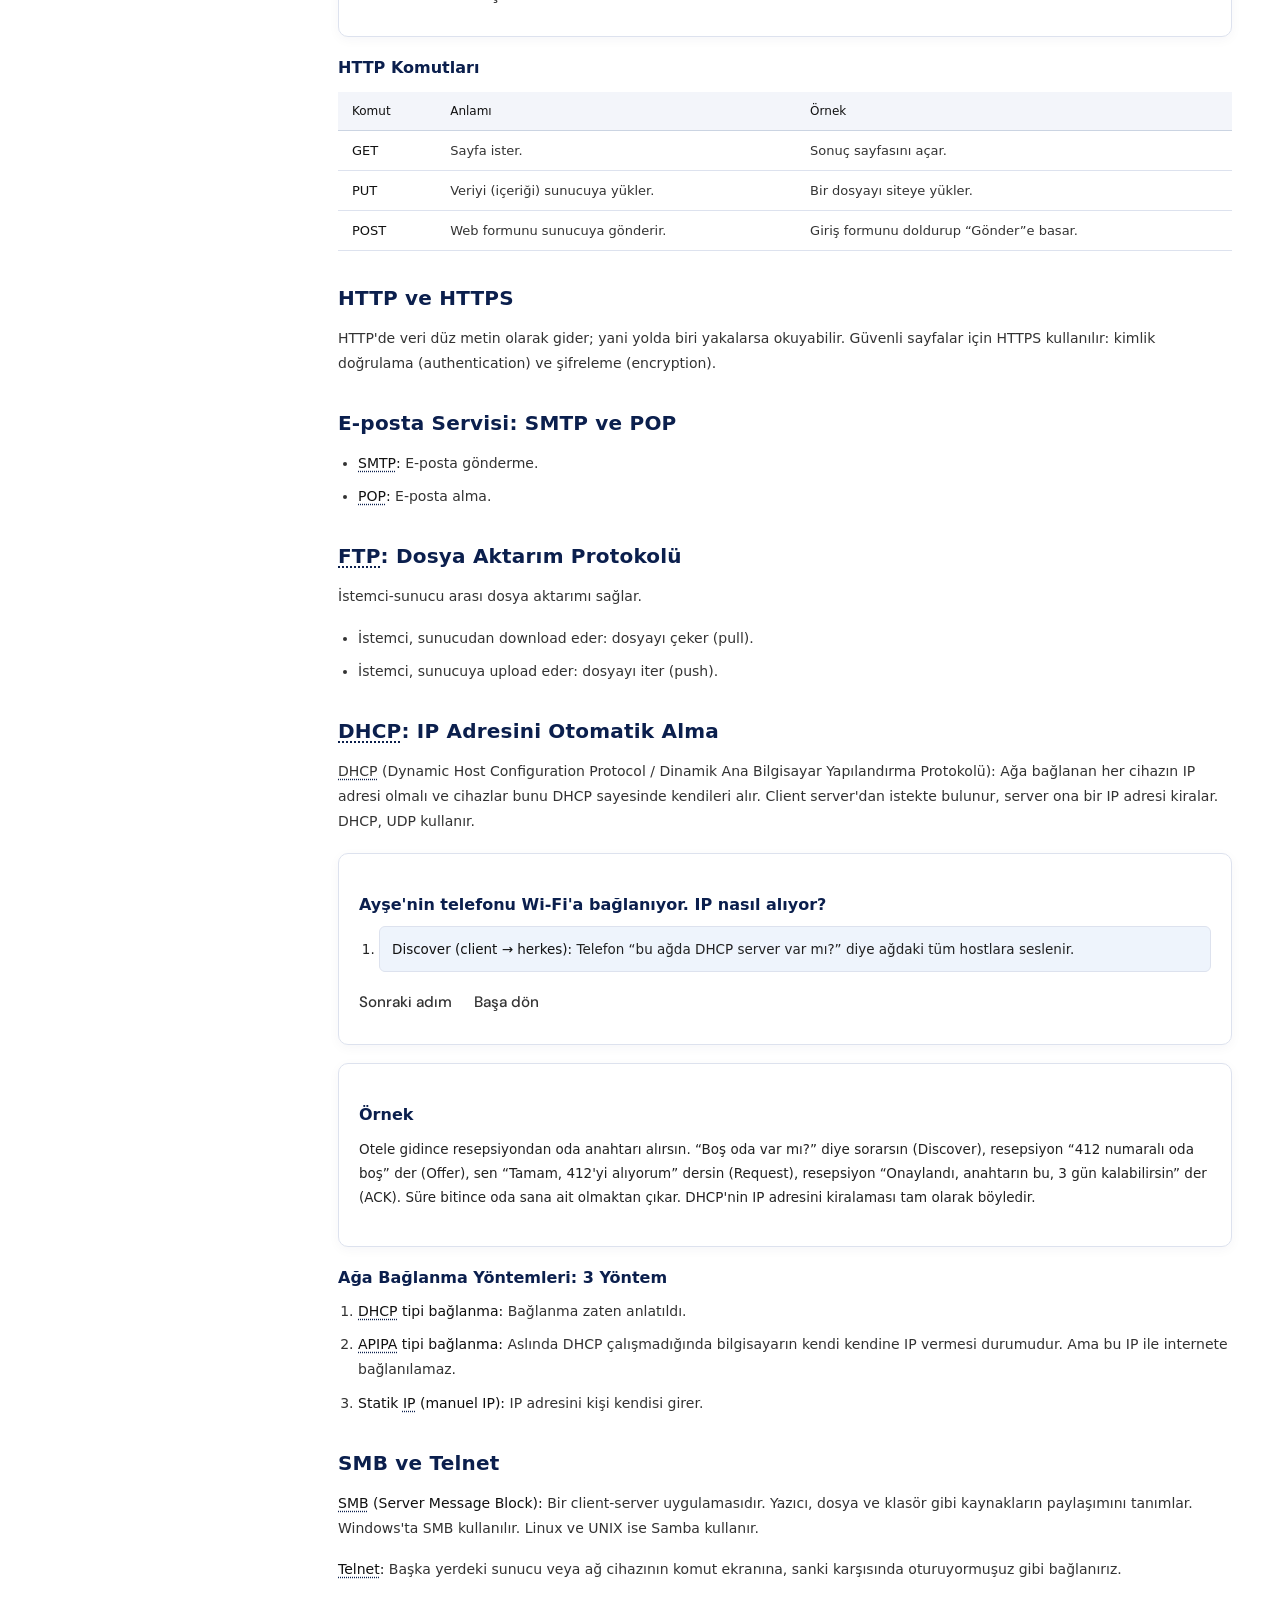
==== commit 93f71272: "değişiklik" ====
--- a/bilgisayar-aglari.html
+++ b/bilgisayar-aglari.html
@@ -1,13 +1,10 @@
 <!DOCTYPE html>
 <html lang="tr">
 <head>
-<script>(function(){try{if(localStorage.getItem('mis-portal-theme')==='alt')document.documentElement.setAttribute('data-theme','alt')}catch(e){}})();</script>
-
 <meta charset="UTF-8">
 <meta name="viewport" content="width=device-width, initial-scale=1">
 <title>Bilgisayar Ağları</title>
 <link href="https://fonts.googleapis.com/css2?family=Crimson+Pro:ital,wght@0,300;0,400;0,600;1,300;1,400&family=JetBrains+Mono:wght@400;500&family=DM+Sans:wght@300;400;500;600&display=swap" rel="stylesheet">
-<link rel="stylesheet" href="theme.css">
 <style>
 :root {
   --bg:#0b1326;
@@ -161,6 +158,7 @@
 }
 @media(prefers-reduced-motion:reduce){.unit .wire circle.p{animation:none}html{scroll-behavior:auto}}
 </style>
+<link rel="stylesheet" href="theme.css">
 </head>
 <body>
 <div class="progress-bar"><div class="progress-fill" id="progressFill"></div></div>
--- a/theme.css
+++ b/theme.css
@@ -1,154 +1,514 @@
-/* Alternate (light) palette: parchment, forest green, and aged gold. */
-:root[data-theme="alt"] {
+:root {
   color-scheme: light;
-  --bg: #eee7d5;
-  --surface: #e3dbc5;
-  --surface2: #d9d0b8;
-  --bg2: #e3dbc5;
-  --bg3: #d9d0b8;
-  --border: #c8bea5;
-  --border2: #aa9f82;
-  --line: rgba(170, 159, 130, 0.55);
-  --line2: rgba(170, 159, 130, 0.78);
-  --text: #292f25;
-  --sub: #5c6250;
-  --muted: #7e795f;
-  --faint: #7e795f;
-  --accent: #8a6b2d;
-  --accent-bg: rgba(138, 107, 45, 0.12);
-  --accent-dim: rgba(138, 107, 45, 0.12);
-  --accent-border: rgba(138, 107, 45, 0.25);
-  --tag-hover: #d8cfb8;
-  --ink: #292f25;
-  --mute: #5c6250;
-  --on-accent: #292f25;
-
-  --info-bg: rgba(92, 117, 83, 0.1);
-  --info-text: #4f7047;
-  --info-border: rgba(92, 117, 83, 0.23);
-  --info: #4f7047;
-  --success: #4f7047;
-  --warn: #8a6726;
-  --danger: #8f4e3e;
-  --danger-bg: rgba(151, 83, 65, 0.09);
-  --danger-text: #8f4e3e;
-  --danger-border: rgba(151, 83, 65, 0.24);
-  --success-bg: rgba(92, 117, 83, 0.1);
-  --success-text: #4f7047;
-  --success-border: rgba(92, 117, 83, 0.23);
-  --warn-bg: rgba(160, 119, 43, 0.1);
-  --warn-text: #8a6726;
-  --warn-border: rgba(160, 119, 43, 0.23);
-  --purple-bg: rgba(117, 101, 75, 0.1);
-  --purple-text: #75654b;
-  --purple-border: rgba(117, 101, 75, 0.23);
-}
-
-.theme-toggle {
+  --bg: #fff !important;
+  --surface: #fff !important;
+  --surface2: #f3f5fa !important;
+  --bg2: #fff !important;
+  --bg3: #f3f5fa !important;
+  --border: #dde2ee !important;
+  --border2: #cbd4e2 !important;
+  --line: #dde2ee !important;
+  --line2: #cbd4e2 !important;
+  --text: #111 !important;
+  --sub: #333 !important;
+  --muted: #68758a !important;
+  --faint: #68758a !important;
+  --accent: #0b1f4d !important;
+  --accent-bg: #f3f5fa !important;
+  --accent-dim: #f3f5fa !important;
+  --accent-border: #dde2ee !important;
+  --tag-hover: #f3f5fa !important;
+  --ink: #111 !important;
+  --mute: #333 !important;
+  --on-accent: #fff !important;
+  --info-bg: #eef4fc !important;
+  --info-text: #294d7e !important;
+  --info-border: #cbd8eb !important;
+  --info: #294d7e !important;
+  --success-bg: #edf6ef !important;
+  --success-text: #28664d !important;
+  --success-border: #cfe2d3 !important;
+  --success: #28664d !important;
+  --warn-bg: #fff7e8 !important;
+  --warn-text: #8a5a16 !important;
+  --warn-border: #efdbb7 !important;
+  --warn: #8a5a16 !important;
+  --danger-bg: #fff1f1 !important;
+  --danger-text: #993e3e !important;
+  --danger-border: #ebcccc !important;
+  --danger: #993e3e !important;
+  --purple-bg: #f4f1fb !important;
+  --purple-text: #4b4187 !important;
+  --purple-border: #ddd6ef !important;
+  --sidebar-w: 290px !important;
+  --sidebar-expanded-width: 290px;
+}
+
+html {
+  color-scheme: light;
+  scroll-behavior: smooth;
+}
+
+body {
+  background: #fff !important;
+  color: #111 !important;
+  font-family: 'Hanken Grotesk', system-ui, sans-serif !important;
+  -webkit-font-smoothing: antialiased;
+}
+
+.sidebar {
+  position: fixed !important;
+  inset: 0 auto 0 0 !important;
+  width: 290px !important;
+  height: 100vh !important;
+  min-height: 100vh !important;
+  overflow-x: hidden;
+  overflow-y: auto;
+  background: #fff !important;
+  border-right: 1px solid #dde2ee !important;
+  box-shadow: none !important;
+  z-index: 100;
+}
+
+.sidebar-header,
+.sidebar-top {
+  padding: 24px 14px 20px !important;
+  background: #fff !important;
+  border-bottom: 1px solid #dde2ee !important;
+}
+
+.sidebar-back {
+  color: #333 !important;
+  font: 500 12px/1.4 'Hanken Grotesk', system-ui, sans-serif !important;
+  letter-spacing: 0 !important;
+  text-transform: none !important;
+}
+
+.sidebar-back:hover {
+  color: #0b1f4d !important;
+}
+
+.sidebar-course,
+.sidebar-logo {
+  color: #0b1f4d !important;
+  font: 700 17px/1.3 'Hanken Grotesk', system-ui, sans-serif !important;
+  letter-spacing: 0 !important;
+  text-transform: none !important;
+}
+
+.sidebar-title {
+  display: none !important;
+}
+
+.sidebar-nav {
+  padding: 14px 0 24px !important;
+}
+
+.nav-section-label {
+  padding: 0 20px !important;
+  margin: 12px 0 6px !important;
+  color: #68758a !important;
+  font: 700 11px/1.4 'Hanken Grotesk', system-ui, sans-serif !important;
+  letter-spacing: .04em !important;
+}
+
+.nav-item {
+  display: flex;
+  align-items: center;
+  gap: 10px !important;
+  width: 100%;
+  padding: 7px 10px 7px 20px !important;
+  border: 0 !important;
+  border-left: 3px solid transparent !important;
+  background: transparent !important;
+  color: #333 !important;
+  font: 400 13px/1.45 'Hanken Grotesk', system-ui, sans-serif !important;
+  text-align: left;
+}
+
+.nav-item:hover,
+.nav-item.active {
+  background: #f3f5fa !important;
+  color: #0b1f4d !important;
+}
+
+.nav-item.active {
+  border-left-color: #0b1f4d !important;
+  font-weight: 700 !important;
+}
+
+.nav-item-num {
+  flex: 0 0 22px;
+  color: #68758a !important;
+  font: 600 11px/1 'Hanken Grotesk', system-ui, sans-serif !important;
+}
+
+.nav-item.active .nav-item-num {
+  color: #0b1f4d !important;
+}
+
+.main {
+  width: 100% !important;
+  max-width: 1190px !important;
+  min-width: 0;
+  margin-left: 290px !important;
+  padding: 56px 48px 120px !important;
+}
+
+.kkp-layout .main {
+  width: calc(100% - 290px) !important;
+}
+
+.mobile-toggle {
+  display: none;
   position: fixed;
-  right: 20px;
-  bottom: 20px;
-  z-index: 200;
-  display: inline-flex;
+  top: 12px;
+  left: 12px;
+  z-index: 301;
+  width: 40px;
+  height: 40px;
   align-items: center;
-  gap: 9px;
-  padding: 10px 14px;
-  border: 1px solid var(--border2, var(--border));
-  border-radius: 999px;
-  background: var(--surface);
-  color: var(--text);
-  box-shadow: 0 5px 18px rgba(0, 0, 0, 0.2);
-  font: 500 12px 'DM Sans', 'Inter', sans-serif;
+  justify-content: center;
+  border: 1px solid #0b1f4d;
+  border-radius: 8px;
+  background: #fff;
+  color: #0b1f4d;
+  font-size: 18px;
   cursor: pointer;
-  transition: background .2s ease, border-color .2s ease, transform .2s ease;
-}
-.theme-toggle:hover {
-  background: var(--tag-hover, var(--surface2));
-  border-color: var(--accent);
-  transform: translateY(-2px);
-}
-.theme-toggle-icon { color: var(--accent); font-size: 15px; line-height: 1; }
+  box-shadow: 0 4px 14px rgba(11, 31, 77, .12);
+}
+
+.week-nav-item {
+  margin-top: 12px;
+  color: #0b1f4d !important;
+  font-weight: 700 !important;
+}
+
+.kkp-layout .wk h1 {
+  color: #fff !important;
+}
+
+.page-header {
+  margin: 0 0 40px !important;
+  padding: 0 0 22px !important;
+  border-bottom: 1px solid #dde2ee !important;
+}
+
+.page-kicker {
+  color: #0b1f4d !important;
+  font: 700 12px/1.4 'Hanken Grotesk', system-ui, sans-serif !important;
+  letter-spacing: .04em !important;
+  text-transform: none !important;
+}
+
+.page-title,
+.main h1,
+.main h2,
+.main h3,
+.main h4,
+.main h5,
+.main h6,
+.unit-title,
+.topic-heading h3,
+.term-name {
+  color: #0b1f4d !important;
+  font-family: 'Hanken Grotesk', system-ui, sans-serif !important;
+  font-weight: 700 !important;
+}
+
+.page-title {
+  margin: 0 !important;
+  font-size: 40px !important;
+  line-height: 1.15 !important;
+}
+
+.unit-header,
+.unit-title-block {
+  display: flex;
+  align-items: center;
+  gap: 16px;
+  margin: 0 0 24px !important;
+  padding: 20px 24px !important;
+  border: 0 !important;
+  border-radius: 12px !important;
+  background: #0b1f4d !important;
+  color: #fff !important;
+}
+
+.unit-header :is(h1, h2, h3, h4, p, span),
+.unit-title-block :is(h1, h2, h3, h4, p, span),
+.unit-header .unit-title,
+.unit-title-block .unit-title {
+  color: #fff !important;
+}
+
+.unit-num {
+  color: #fff !important;
+  font: 700 36px/1 'Hanken Grotesk', system-ui, sans-serif !important;
+  opacity: .65;
+}
+
+.unit-line {
+  background: #fff !important;
+  opacity: .45;
+}
+
+.unit-title {
+  margin: 0 !important;
+  border: 0 !important;
+  font-size: 22px !important;
+  line-height: 1.3 !important;
+}
+
+.unit-heading {
+  margin: 0 0 24px !important;
+}
+
+.unit-heading h2 {
+  color: #0b1f4d !important;
+}
+
+.topic-heading {
+  display: flex;
+  align-items: baseline;
+  gap: 10px;
+  margin: 28px 0 12px !important;
+  padding: 0 0 8px !important;
+  border-bottom: 1px solid #dde2ee !important;
+}
+
+.topic-heading .topic-no {
+  color: #68758a !important;
+  font: 600 11px/1.3 'Hanken Grotesk', system-ui, sans-serif !important;
+}
+
+.topic-heading h3 {
+  margin: 0 !important;
+  font-size: 19px !important;
+  line-height: 1.4 !important;
+}
+
+.card,
+.note-panel,
+.term,
+.flow-step,
+.short-list li,
+.unit-card {
+  border-color: #dde2ee !important;
+  border-radius: 10px !important;
+  background-color: var(--surface);
+  color: #222 !important;
+  box-shadow: 0 3px 12px rgba(11, 31, 77, .04);
+}
+
+.note-panel,
+.callout,
+.definition {
+  background-color: #f3f5fa !important;
+}
+
+.card :is(p, li, span),
+.note-panel :is(p, li, span),
+.term-copy :is(p, li, span) {
+  color: #222 !important;
+}
+
+.card strong,
+.note-panel strong,
+.term-copy strong {
+  color: #111 !important;
+}
+
+.footer {
+  border-color: #dde2ee !important;
+  color: #68758a !important;
+}
+
+.footer a {
+  color: #0b1f4d !important;
+}
+
+.mobile-toggle,
+.hamburger {
+  border: 1px solid #0b1f4d !important;
+  background: #fff !important;
+  color: #0b1f4d !important;
+  box-shadow: 0 4px 14px rgba(11, 31, 77, .12);
+}
 
 .sidebar-collapse-toggle {
   position: fixed;
   top: 50%;
-  left: calc(var(--sidebar-expanded-width, 240px) - 1px);
-  z-index: 201;
+  left: calc(var(--sidebar-expanded-width, 290px) - 1px);
+  z-index: 301;
   display: grid;
   place-items: center;
   width: 24px;
   height: 42px;
   padding: 0;
   transform: translateY(-50%);
-  border: 1px solid var(--border2, var(--border));
+  border: 1px solid #dde2ee;
   border-radius: 0 8px 8px 0;
-  background: var(--surface);
-  color: var(--sub);
-  font: 22px/1 'DM Sans', 'Inter', sans-serif;
+  background: #fff;
+  color: #0b1f4d;
+  font: 22px/1 'Hanken Grotesk', system-ui, sans-serif;
   cursor: pointer;
   transition: left .22s ease, background .2s ease, color .2s ease;
 }
+
+.sidebar-collapse-toggle {
+  border-color: #dde2ee !important;
+  background: #fff !important;
+  color: #0b1f4d !important;
+}
+
 .sidebar-collapse-toggle:hover {
-  background: var(--surface2, var(--tag-hover, var(--surface)));
-  color: var(--accent);
-}
+  background: #f3f5fa !important;
+  color: #0b1f4d !important;
+}
+
 body.sidebar-collapsed .sidebar-collapse-toggle {
   left: calc(var(--sidebar-collapsed-width, 64px) - 1px);
 }
+
 body.sidebar-collapsed .sidebar {
   width: var(--sidebar-collapsed-width, 64px) !important;
   transition: width .22s ease;
 }
+
+body.kkp-layout.sidebar-collapsed aside.sidebar {
+  width: 64px !important;
+}
+
+body.kkp-layout.sidebar-collapsed #sidebar {
+  width: 64px !important;
+}
+
 body.sidebar-collapsed .main {
   margin-left: var(--sidebar-collapsed-width, 64px) !important;
   transition: margin-left .22s ease;
 }
+
+body.kkp-layout.sidebar-collapsed .main {
+  width: calc(100% - 64px) !important;
+  margin-left: 64px !important;
+}
+
+body.kkp-layout.sidebar-collapsed main.main {
+  width: calc(100% - 64px) !important;
+  margin-left: 64px !important;
+}
+
 body.sidebar-collapsed .progress-bar {
   left: var(--sidebar-collapsed-width, 64px) !important;
   transition: left .22s ease;
 }
+
 body.sidebar-collapsed .sidebar-header,
 body.sidebar-collapsed .sidebar .sidebar-logo,
 body.sidebar-collapsed .sidebar .search-wrap,
 body.sidebar-collapsed .sidebar .nav-section-label {
   display: none !important;
 }
+
 body.sidebar-collapsed .sidebar-nav {
-  padding: 10px 0;
-}
+  padding: 10px 0 !important;
+}
+
 body.sidebar-collapsed .nav-item {
   justify-content: center;
-  gap: 0;
+  gap: 0 !important;
   padding: 10px 0 !important;
   overflow: hidden;
   font-size: 0 !important;
   text-align: center;
 }
+
 body.sidebar-collapsed .nav-item-num {
   font-size: 9px !important;
 }
+
 body.sidebar-collapsed .sidebar .nav-dot {
   flex: 0 0 7px;
   width: 7px;
   height: 7px;
   margin: 0;
 }
-body.sidebar-collapsed .sidebar-top {
-  padding: 8px 5px;
-}
-body.sidebar-collapsed .lang-tabs {
-  flex-direction: column;
-  gap: 2px;
-}
-body.sidebar-collapsed .lang-tab {
-  flex: none;
-  padding: 6px 0;
-  font-size: 9px;
-}
-
-@media (max-width: 500px) {
-  .theme-toggle { right: 14px; bottom: 14px; }
-}
-@media (max-width: 768px) {
-  .sidebar-collapse-toggle { display: none; }
-}
+
+@media (max-width: 1000px) {
+  .main {
+    padding-right: 32px !important;
+    padding-left: 32px !important;
+  }
+}
+
+@media (max-width: 860px) {
+  .sidebar-collapse-toggle {
+    display: none !important;
+  }
+
+  .mobile-toggle,
+  .hamburger {
+    display: flex !important;
+    align-items: center;
+    justify-content: center;
+  }
+
+  .sidebar {
+    transform: translateX(-100%) !important;
+    transition: transform .25s ease !important;
+    z-index: 300 !important;
+  }
+
+  .sidebar.open {
+    transform: translateX(0) !important;
+  }
+
+  .main {
+    width: 100% !important;
+    max-width: none !important;
+    margin-left: 0 !important;
+    padding: 72px 20px 80px !important;
+  }
+
+  .kkp-layout .main {
+    width: 100% !important;
+  }
+
+  .mobile-toggle {
+    display: flex !important;
+  }
+
+  .page-title {
+    font-size: 34px !important;
+  }
+
+  .unit-header,
+  .unit-title-block {
+    padding: 17px 18px !important;
+  }
+}
+
+@media (max-width: 480px) {
+  .main {
+    padding: 68px 18px 76px !important;
+  }
+
+  .unit-header,
+  .unit-title-block {
+    gap: 12px;
+  }
+
+  .unit-num {
+    font-size: 30px !important;
+  }
+
+  .unit-title {
+    font-size: 19px !important;
+  }
+}
+
+:focus-visible {
+  outline: 2px solid #0b1f4d;
+  outline-offset: 2px;
+}
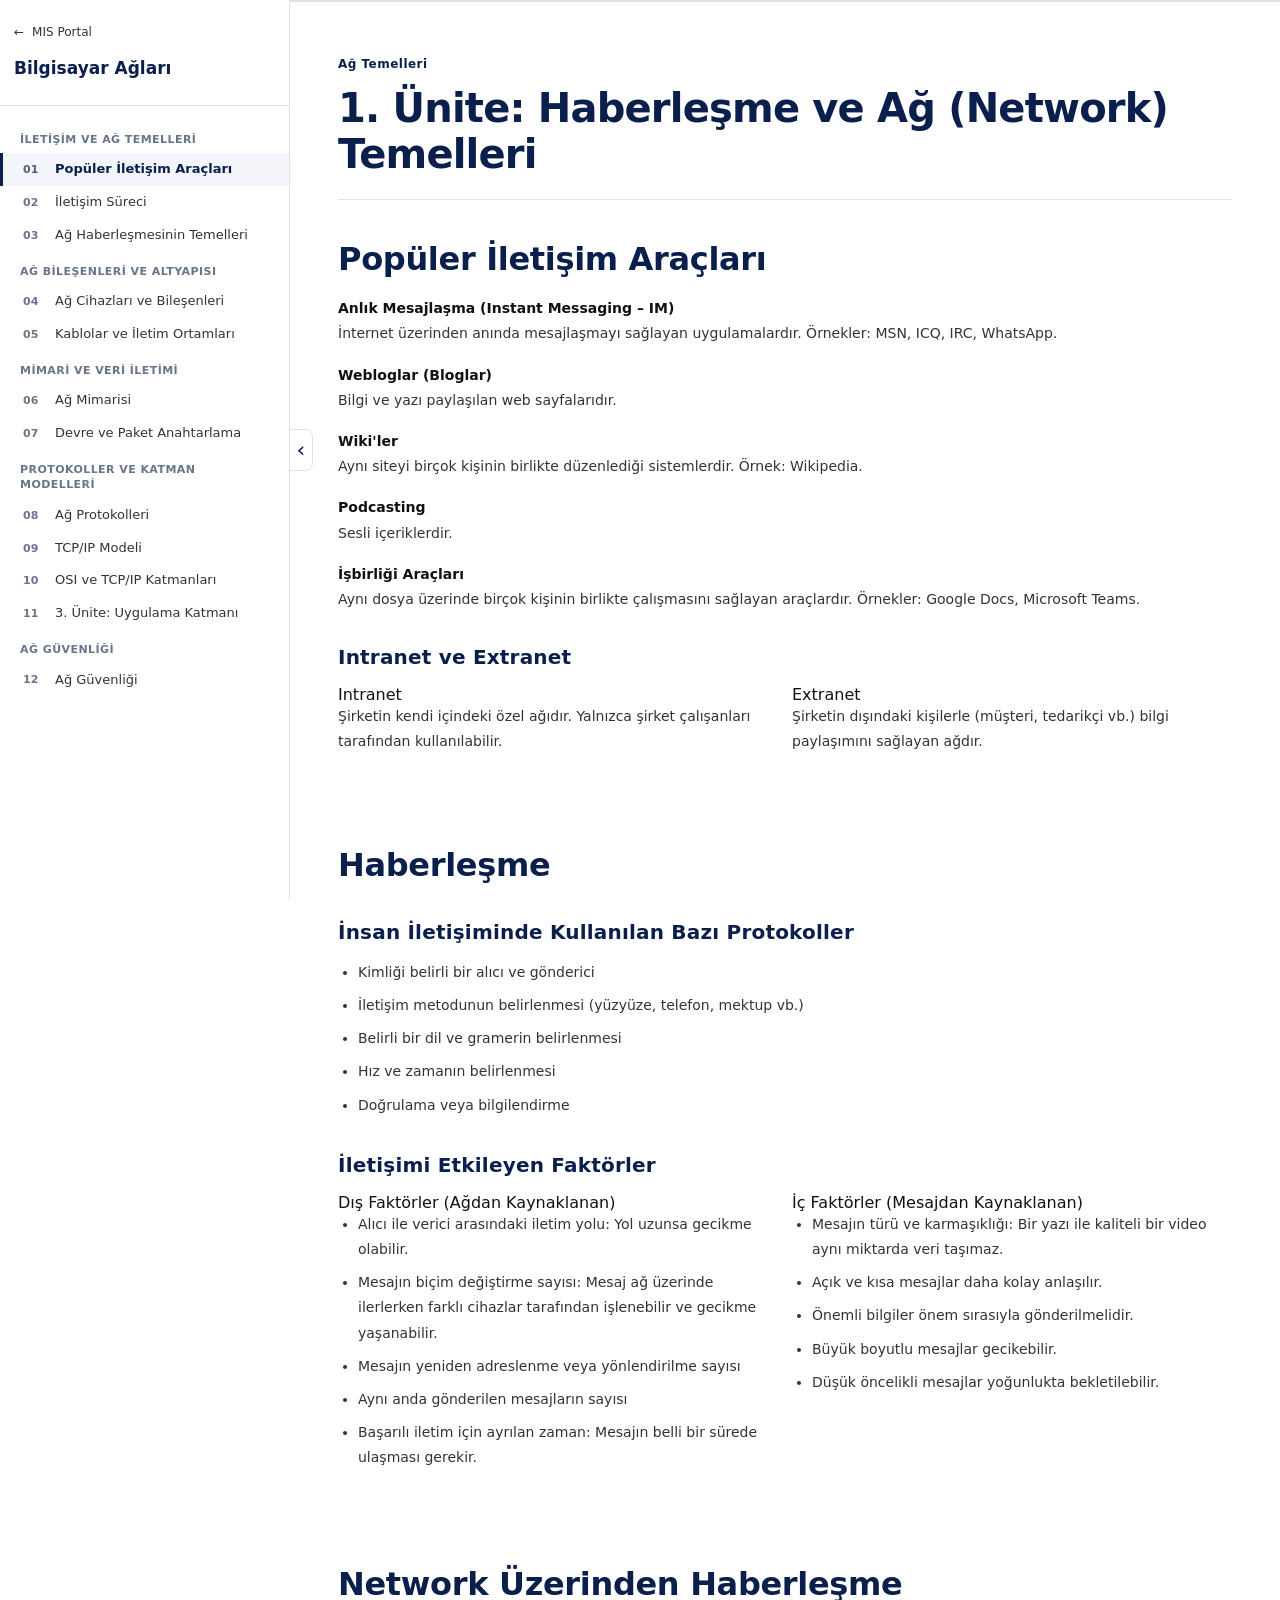
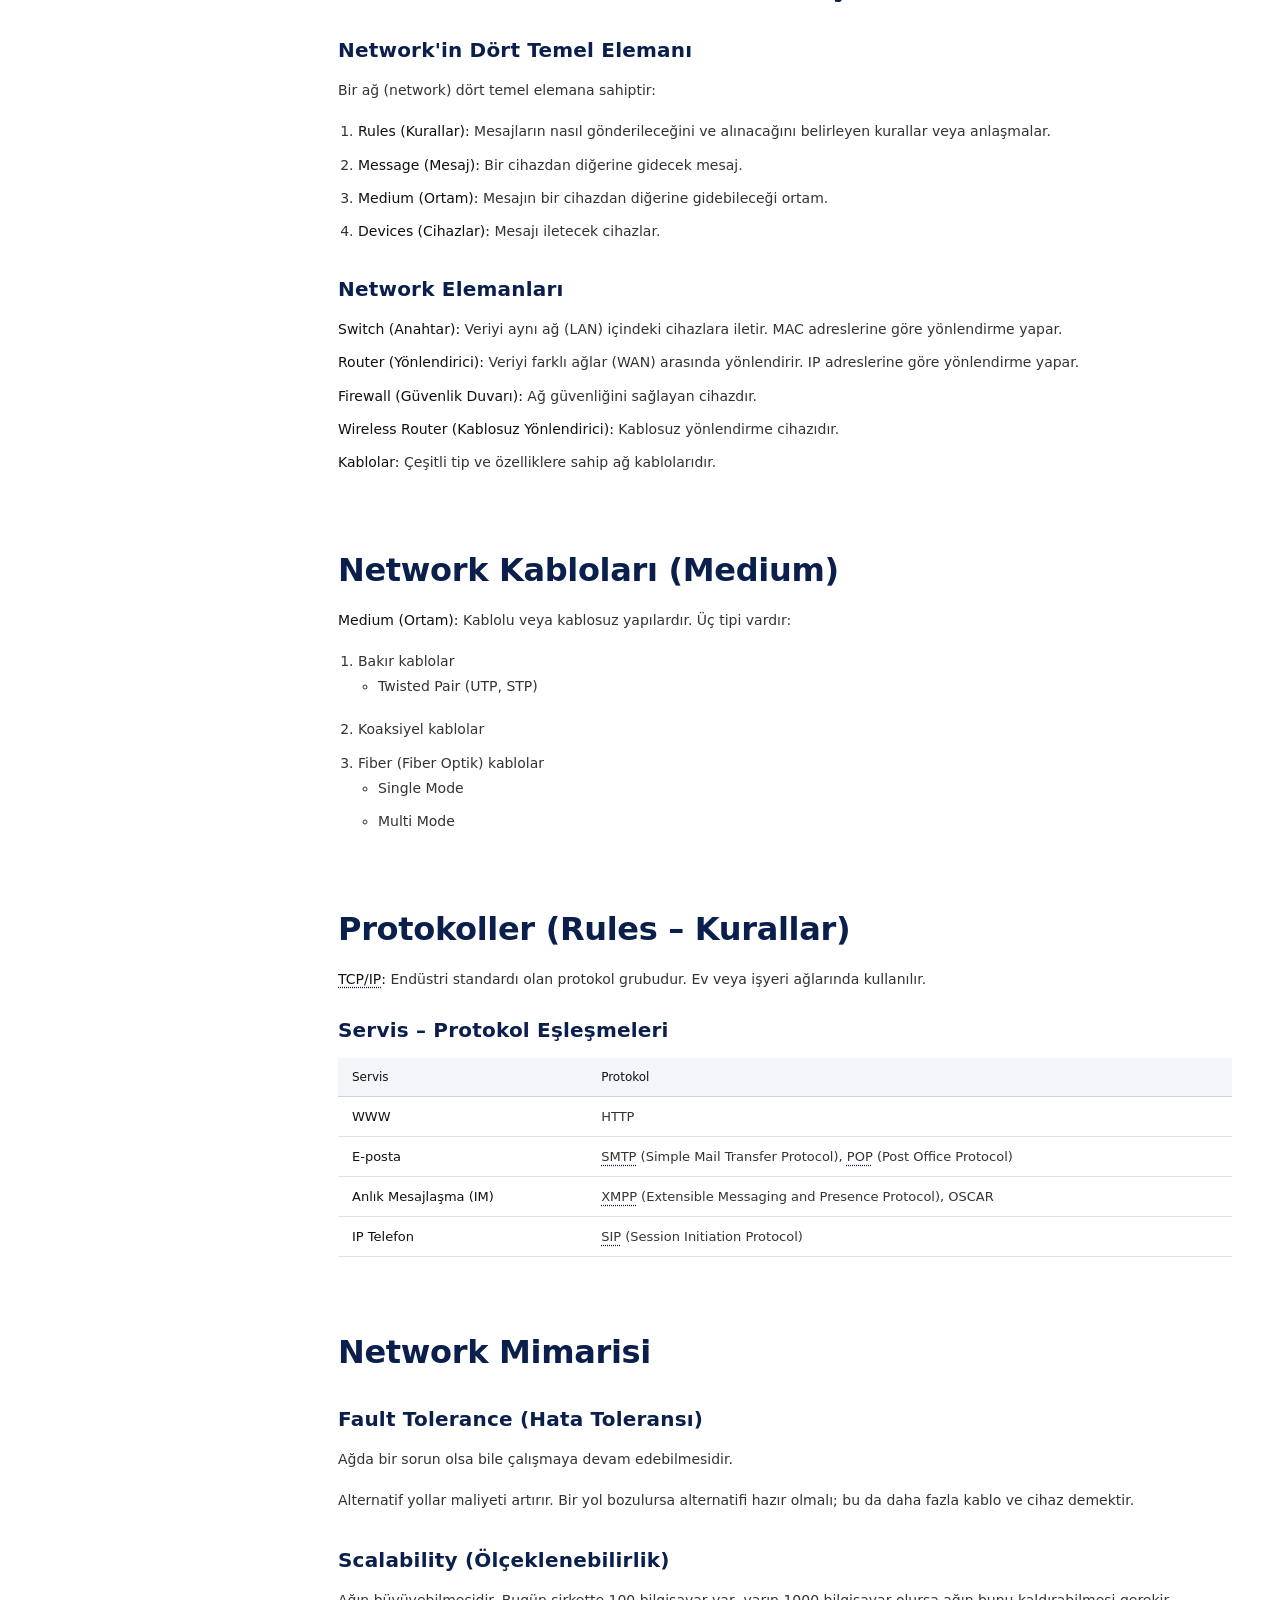
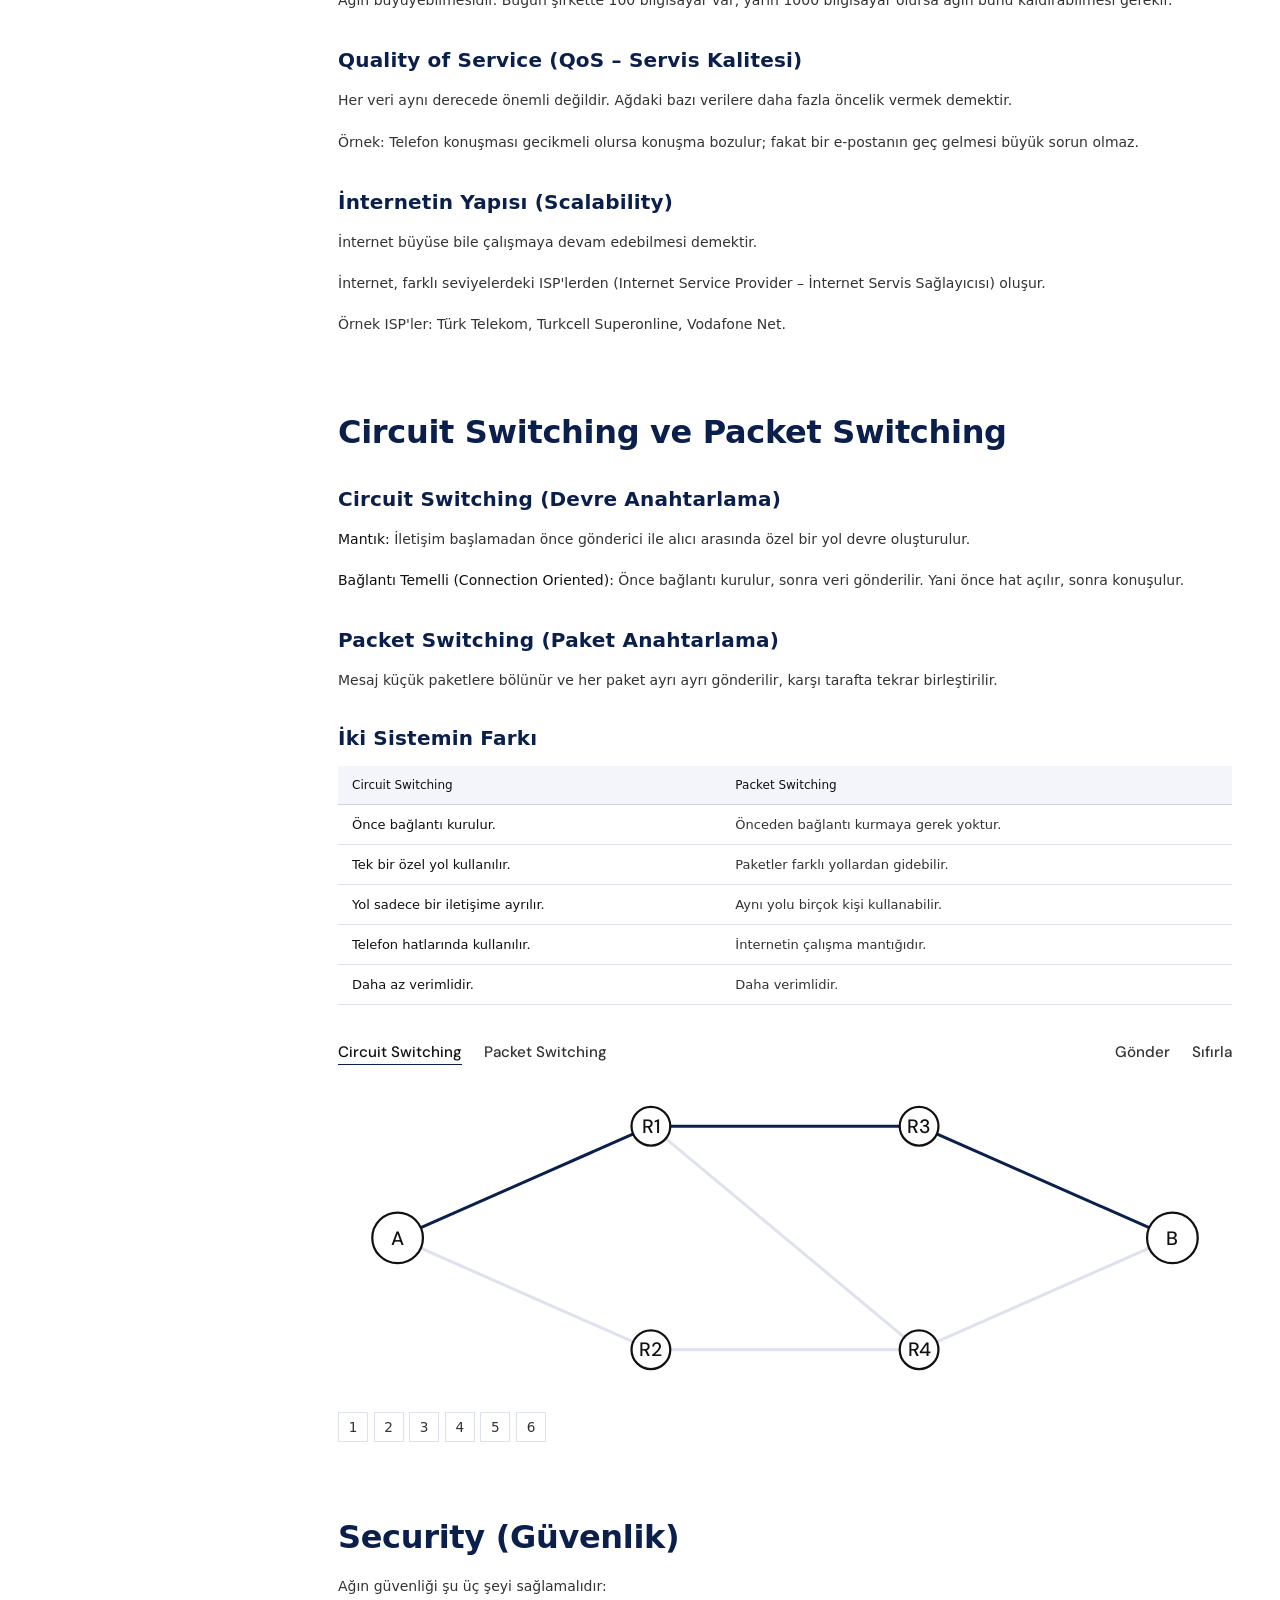
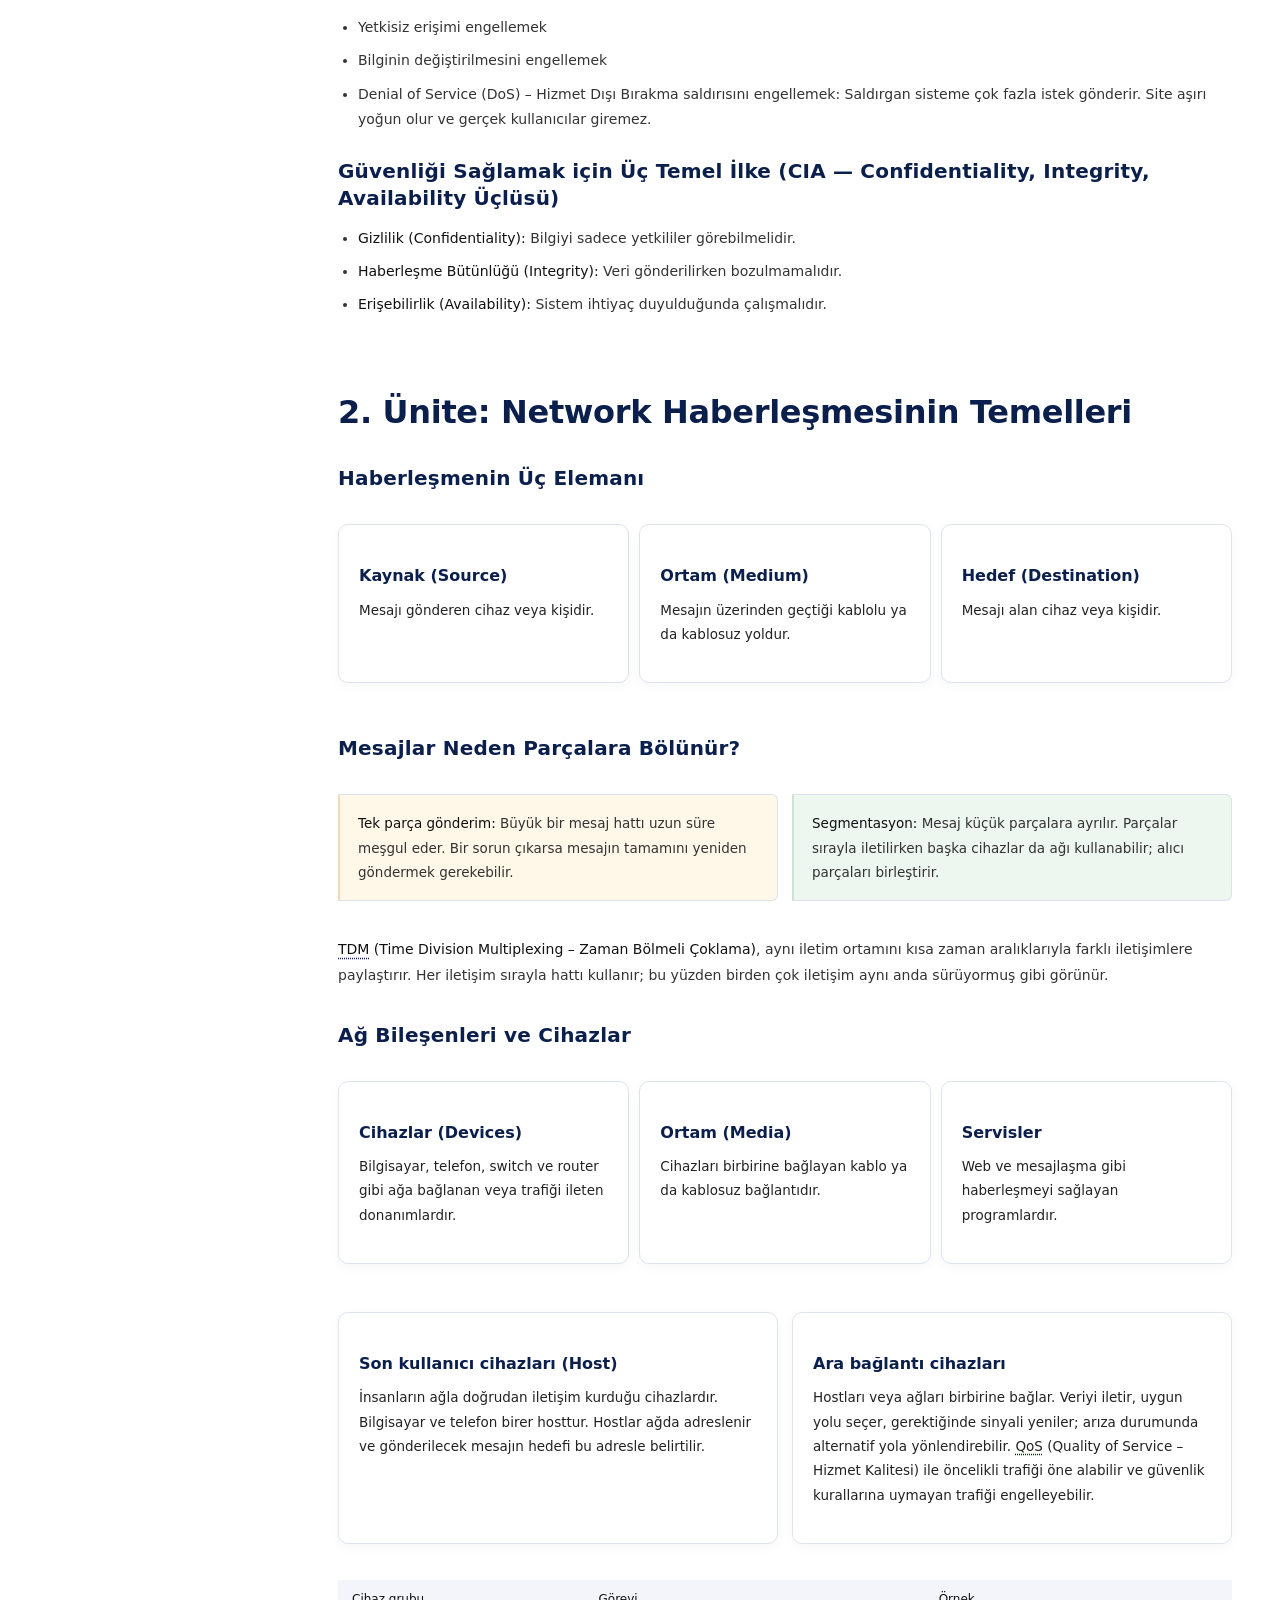
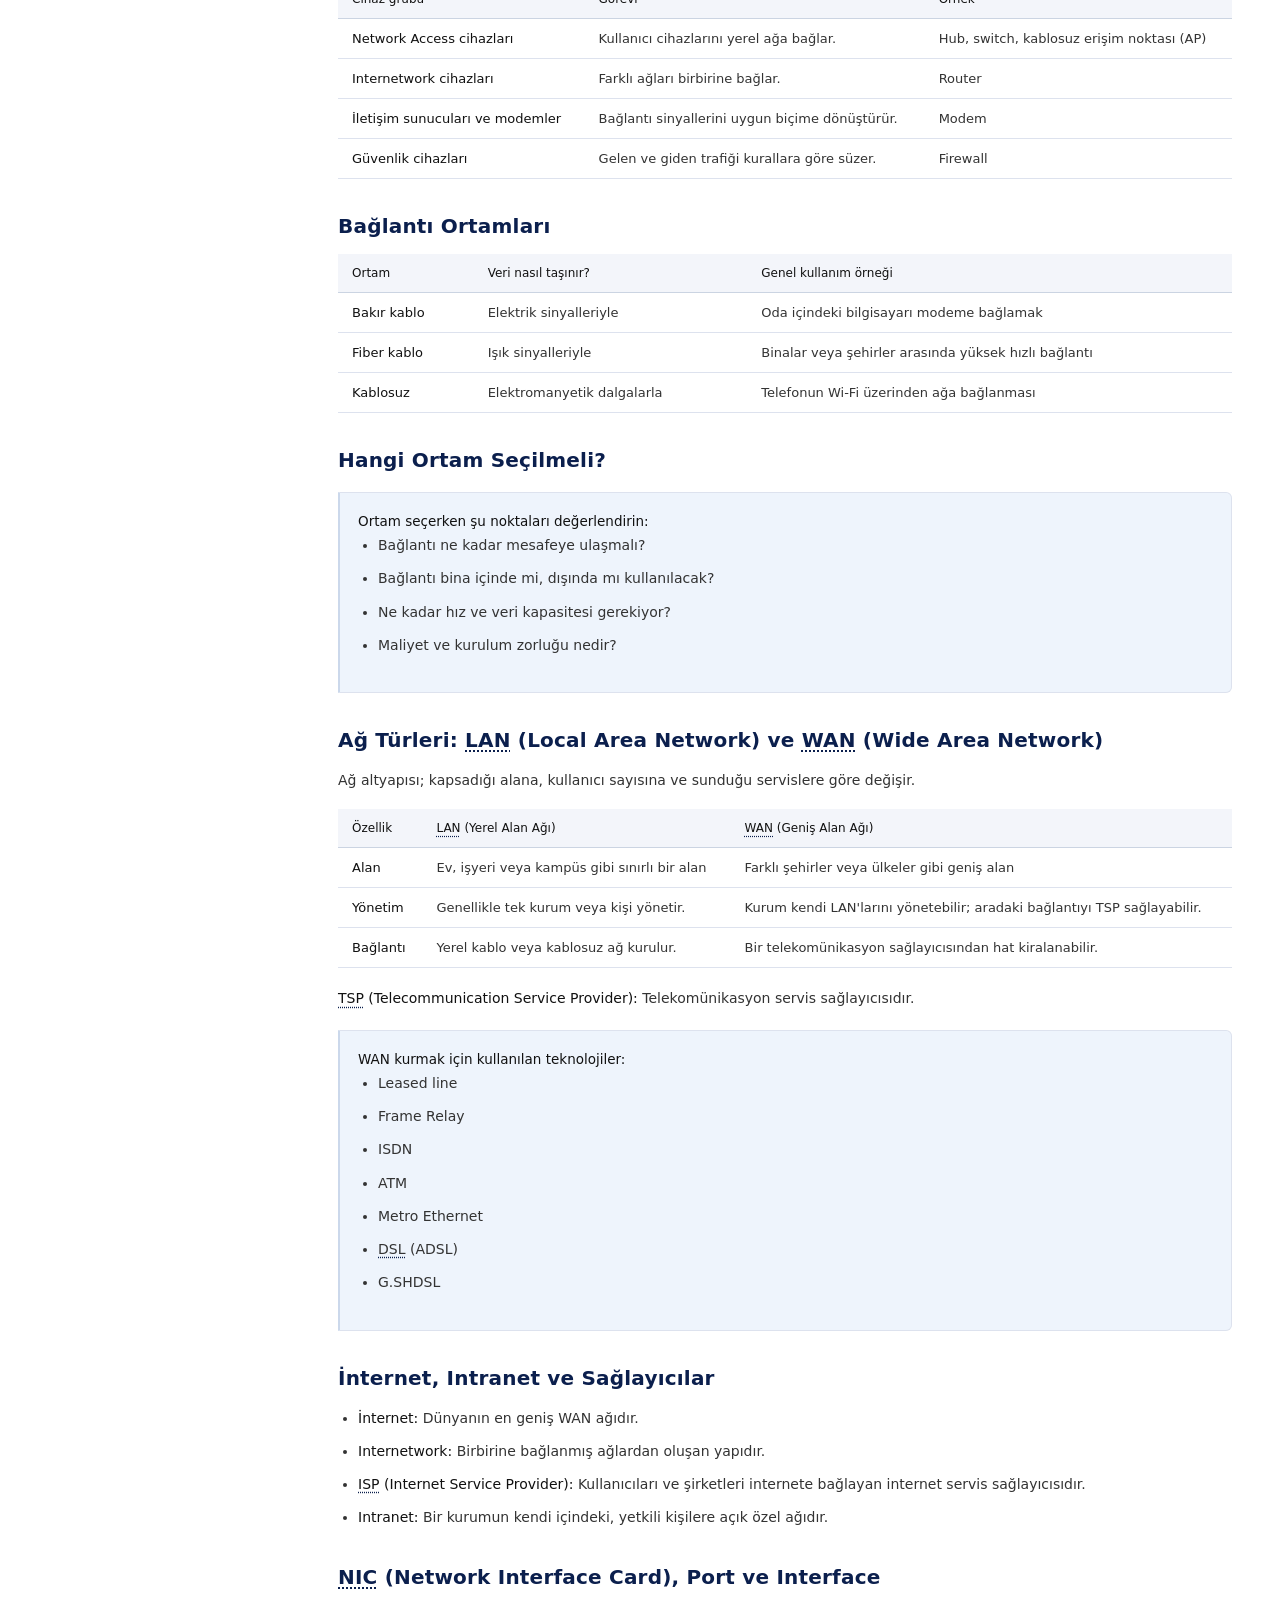
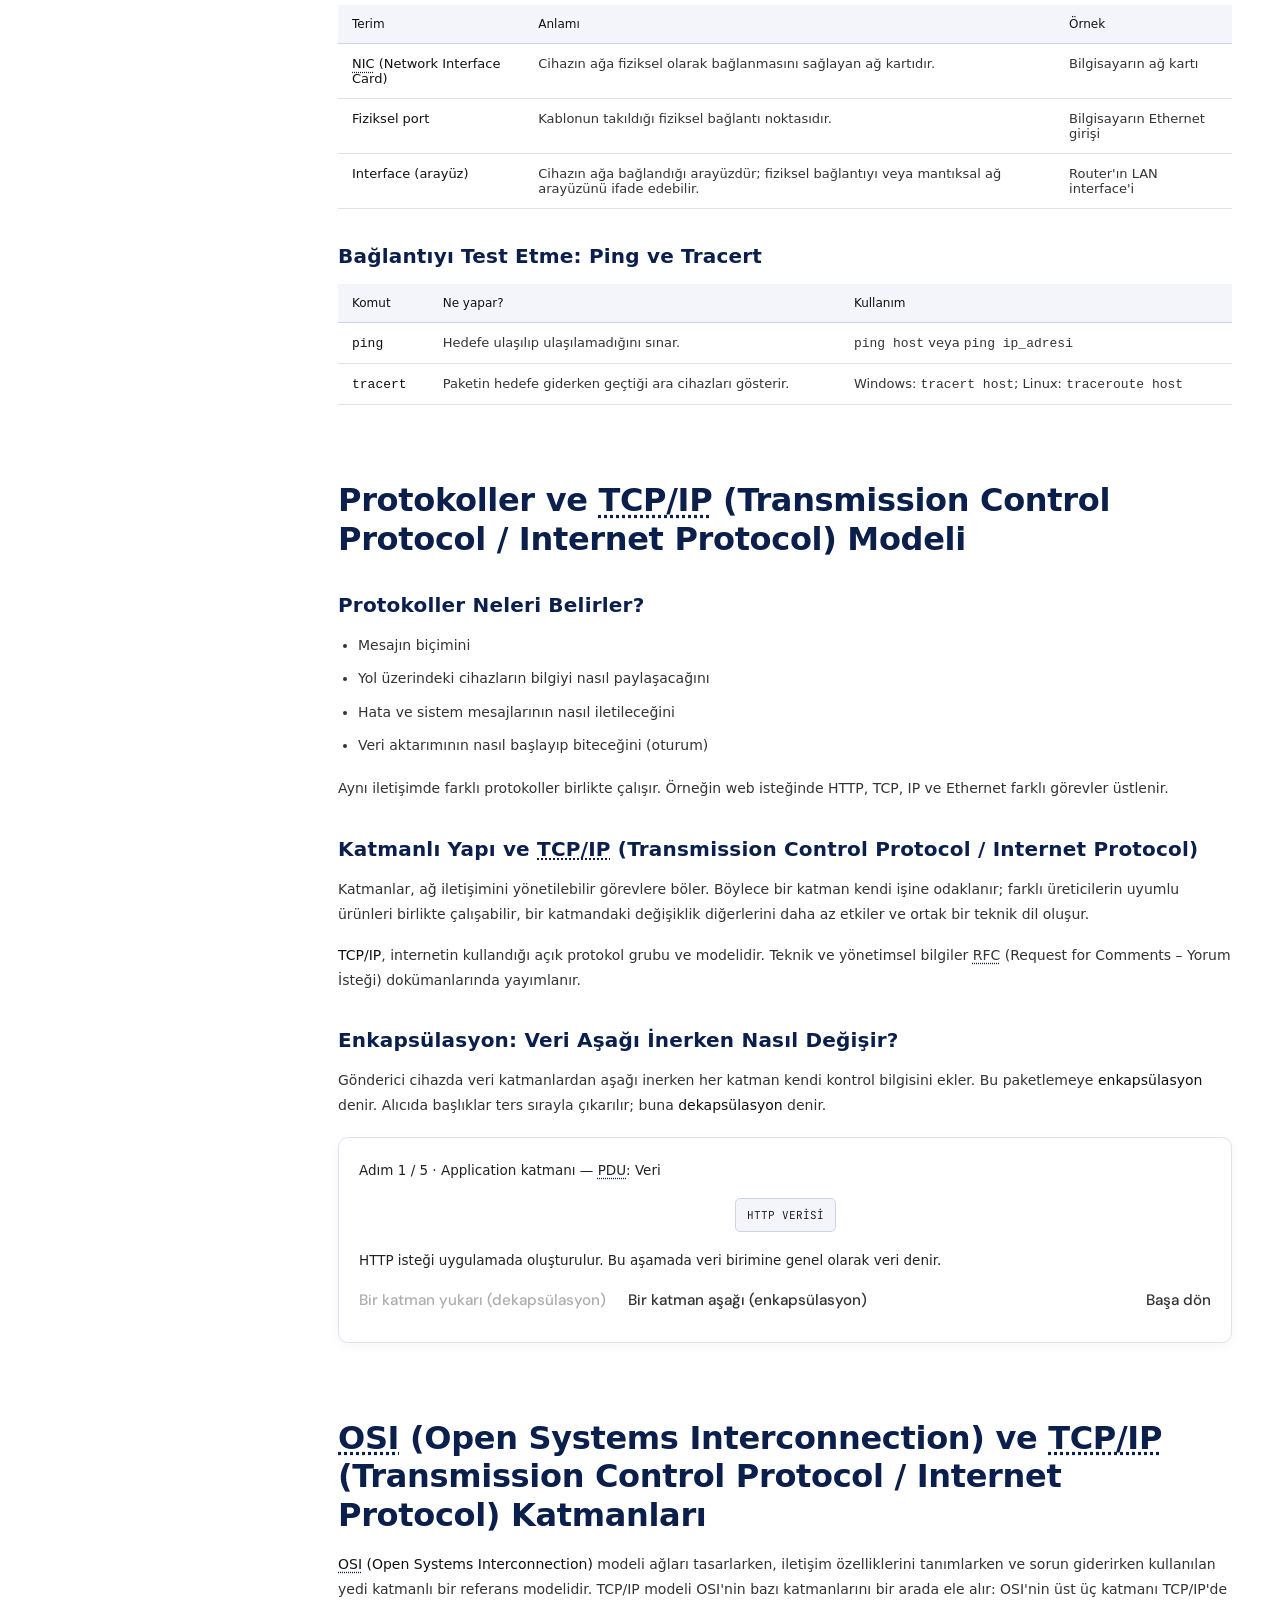
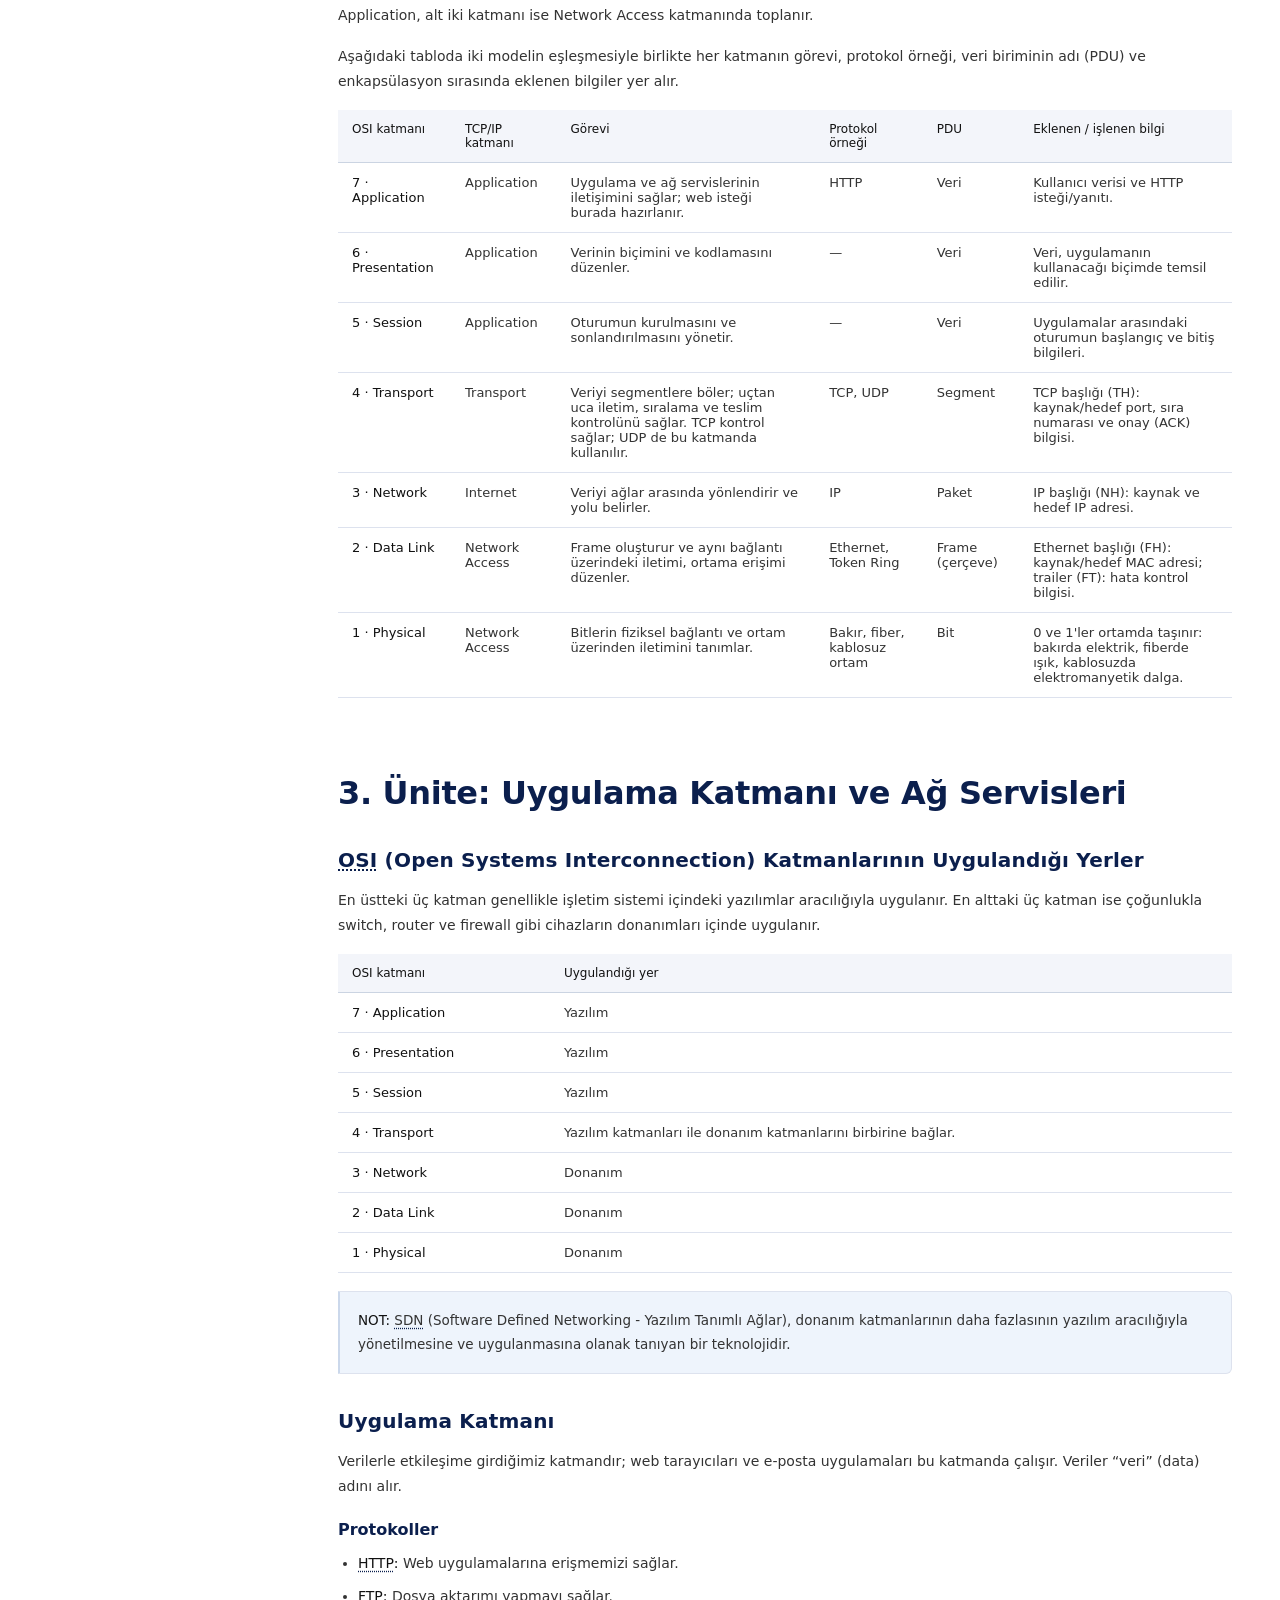
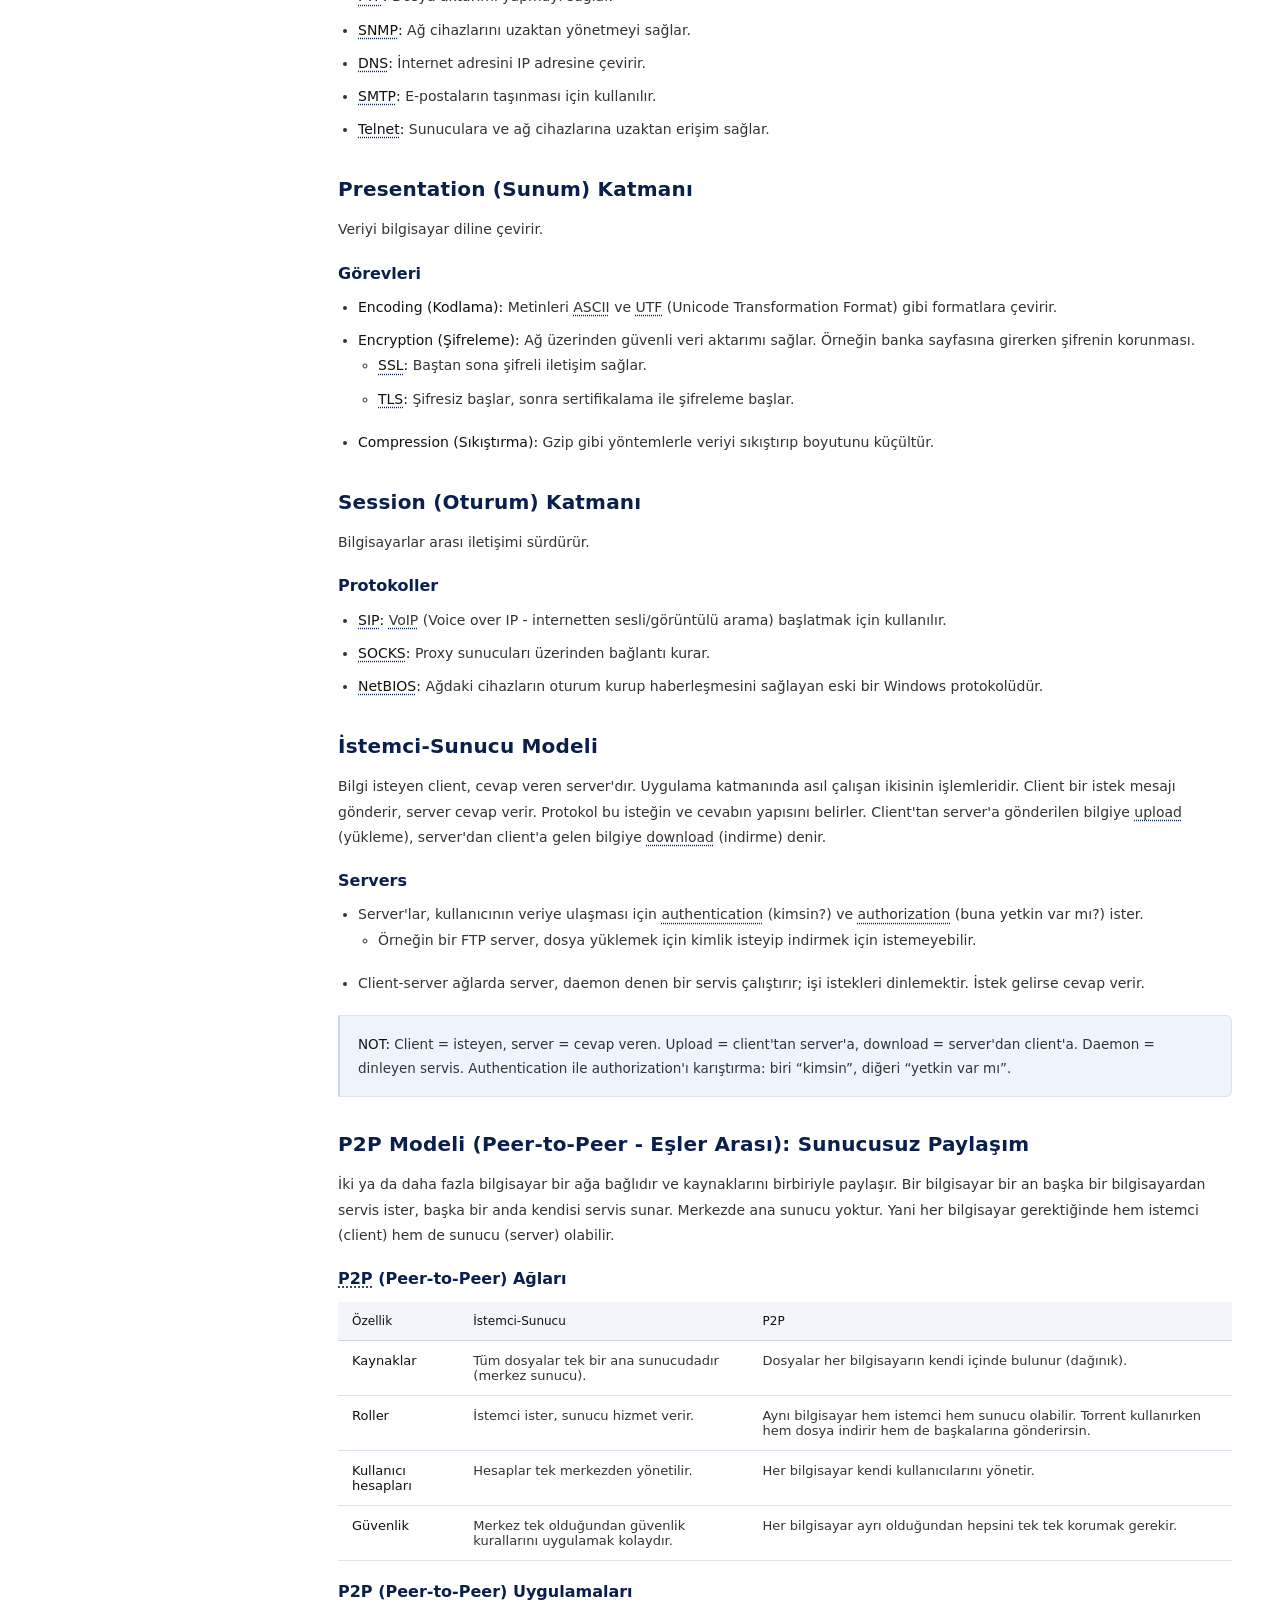
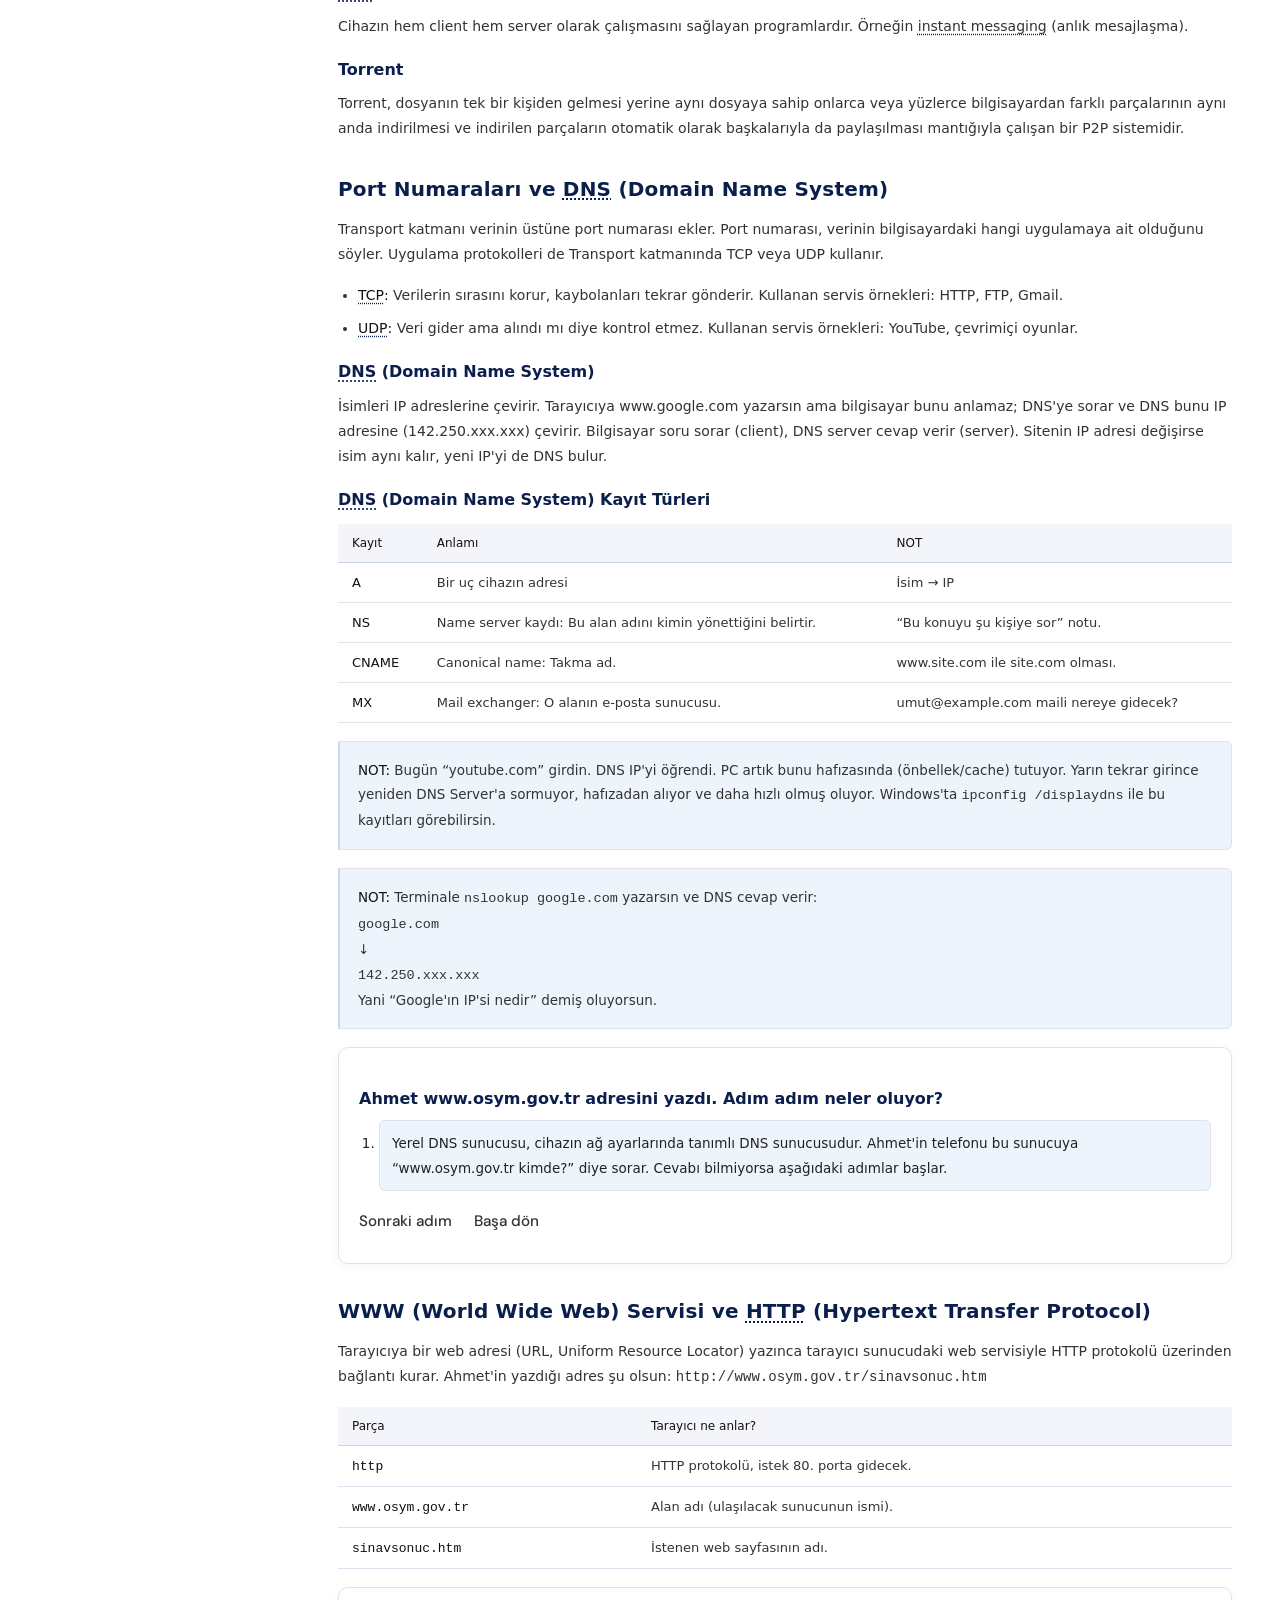
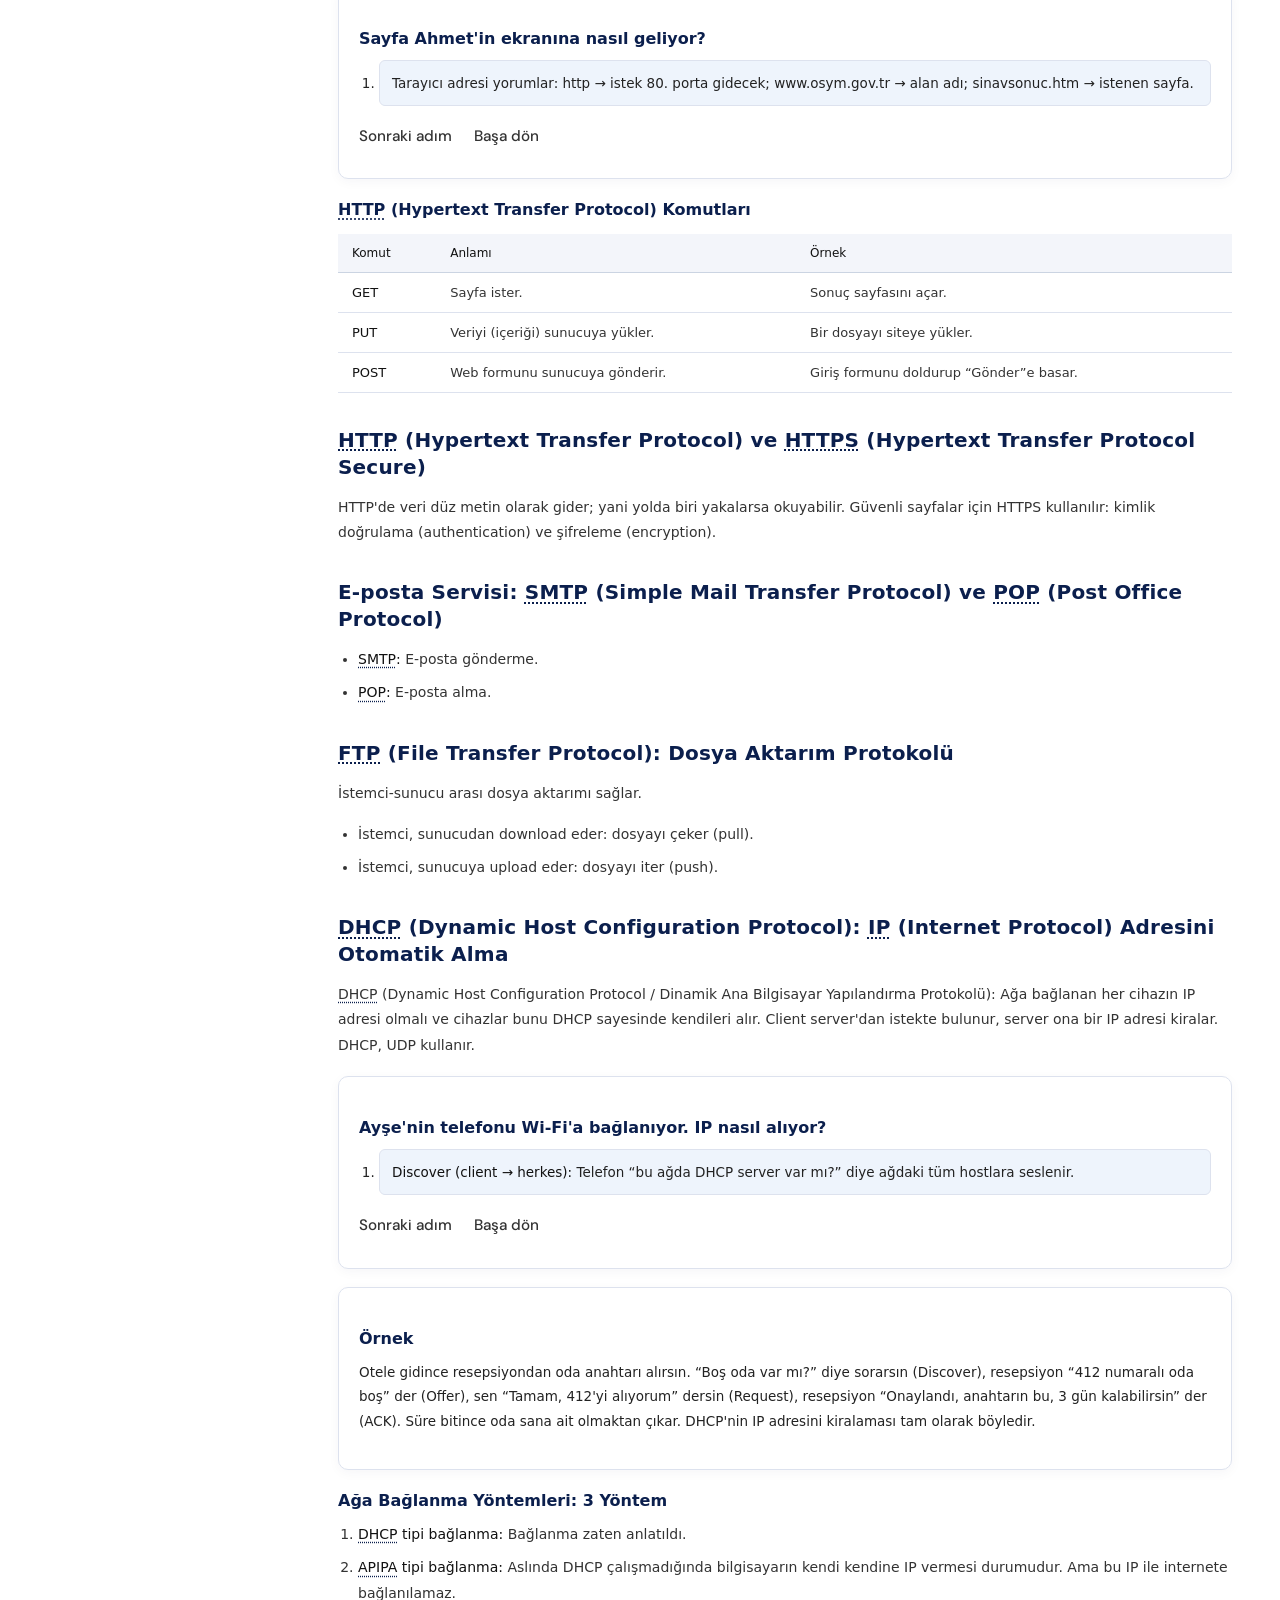
==== commit 790d0a53: "yenı" ====
--- a/bilgisayar-aglari.html
+++ b/bilgisayar-aglari.html
@@ -351,7 +351,7 @@
         <li>Bilginin değiştirilmesini engellemek</li>
         <li>Denial of Service (DoS) – Hizmet Dışı Bırakma saldırısını engellemek: Saldırgan sisteme çok fazla istek gönderir. Site aşırı yoğun olur ve gerçek kullanıcılar giremez.</li>
       </ul>
-      <h3 style="margin-top:1.6rem">Güvenliği Sağlamak için Üç Temel İlke (CIA Üçlüsü)</h3>
+      <h3 style="margin-top:1.6rem">Güvenliği Sağlamak için Üç Temel İlke (CIA — Confidentiality, Integrity, Availability Üçlüsü)</h3>
       <ul>
         <li><strong>Gizlilik (Confidentiality):</strong> Bilgiyi sadece yetkililer görebilmelidir.</li>
         <li><strong>Haberleşme Bütünlüğü (Integrity):</strong> Veri gönderilirken bozulmamalıdır.</li>
@@ -417,7 +417,7 @@
         </ul>
       </div>
 
-      <h3>Ağ Türleri: LAN ve WAN</h3>
+      <h3>Ağ Türleri: LAN (Local Area Network) ve WAN (Wide Area Network)</h3>
       <p>Ağ altyapısı; kapsadığı alana, kullanıcı sayısına ve sunduğu servislere göre değişir.</p>
       <div class="wrap"><table>
         <tr><th>Özellik</th><th>LAN (Yerel Alan Ağı)</th><th>WAN (Geniş Alan Ağı)</th></tr>
@@ -447,7 +447,7 @@
         <li><strong>Intranet:</strong> Bir kurumun kendi içindeki, yetkili kişilere açık özel ağıdır.</li>
       </ul>
 
-      <h3>NIC, Port ve Interface</h3>
+      <h3>NIC (Network Interface Card), Port ve Interface</h3>
       <div class="wrap"><table>
         <tr><th>Terim</th><th>Anlamı</th><th>Örnek</th></tr>
         <tr><td>NIC (Network Interface Card)</td><td>Cihazın ağa fiziksel olarak bağlanmasını sağlayan ağ kartıdır.</td><td>Bilgisayarın ağ kartı</td></tr>
@@ -464,7 +464,7 @@
     </section>
 
     <section class="unit" id="tcp-ip">
-      <h2>Protokoller ve TCP/IP Modeli</h2>
+      <h2>Protokoller ve TCP/IP (Transmission Control Protocol / Internet Protocol) Modeli</h2>
       <h3>Protokoller Neleri Belirler?</h3>
       <ul>
         <li>Mesajın biçimini</li>
@@ -474,7 +474,7 @@
       </ul>
       <p>Aynı iletişimde farklı protokoller birlikte çalışır. Örneğin web isteğinde HTTP, TCP, IP ve Ethernet farklı görevler üstlenir.</p>
 
-      <h3>Katmanlı Yapı ve TCP/IP</h3>
+      <h3>Katmanlı Yapı ve TCP/IP (Transmission Control Protocol / Internet Protocol)</h3>
       <p>Katmanlar, ağ iletişimini yönetilebilir görevlere böler. Böylece bir katman kendi işine odaklanır; farklı üreticilerin uyumlu ürünleri birlikte çalışabilir, bir katmandaki değişiklik diğerlerini daha az etkiler ve ortak bir teknik dil oluşur.</p>
       <p><strong>TCP/IP</strong>, internetin kullandığı açık protokol grubu ve modelidir. Teknik ve yönetimsel bilgiler RFC (Request for Comments – Yorum İsteği) dokümanlarında yayımlanır.</p>
 
@@ -494,7 +494,7 @@
     </section>
 
     <section class="unit" id="osi">
-      <h2>OSI ve TCP/IP Katmanları</h2>
+      <h2>OSI (Open Systems Interconnection) ve TCP/IP (Transmission Control Protocol / Internet Protocol) Katmanları</h2>
       <p><strong>OSI (Open Systems Interconnection)</strong> modeli ağları tasarlarken, iletişim özelliklerini tanımlarken ve sorun giderirken kullanılan yedi katmanlı bir referans modelidir. TCP/IP modeli OSI'nin bazı katmanlarını bir arada ele alır: OSI'nin üst üç katmanı TCP/IP'de Application, alt iki katmanı ise Network Access katmanında toplanır.</p>
       <p>Aşağıdaki tabloda iki modelin eşleşmesiyle birlikte her katmanın görevi, protokol örneği, veri biriminin adı (PDU) ve enkapsülasyon sırasında eklenen bilgiler yer alır.</p>
       <div class="wrap"><table>
@@ -512,7 +512,7 @@
     <section class="unit" id="unit3">
       <h2>3. Ünite: Uygulama Katmanı ve Ağ Servisleri</h2>
 
-      <h3>OSI Katmanlarının Uygulandığı Yerler</h3>
+      <h3>OSI (Open Systems Interconnection) Katmanlarının Uygulandığı Yerler</h3>
       <p>En üstteki üç katman genellikle işletim sistemi içindeki yazılımlar aracılığıyla uygulanır. En alttaki üç katman ise çoğunlukla switch, router ve firewall gibi cihazların donanımları içinde uygulanır.</p>
       <div class="wrap"><table>
         <tr><th>OSI katmanı</th><th>Uygulandığı yer</th></tr>
@@ -579,7 +579,7 @@
 
       <h3>P2P Modeli (Peer-to-Peer - Eşler Arası): Sunucusuz Paylaşım</h3>
       <p>İki ya da daha fazla bilgisayar bir ağa bağlıdır ve kaynaklarını birbiriyle paylaşır. Bir bilgisayar bir an başka bir bilgisayardan servis ister, başka bir anda kendisi servis sunar. Merkezde ana sunucu yoktur. Yani her bilgisayar gerektiğinde hem istemci (client) hem de sunucu (server) olabilir.</p>
-      <h4>P2P Ağları</h4>
+      <h4>P2P (Peer-to-Peer) Ağları</h4>
       <div class="wrap"><table>
         <tr><th>Özellik</th><th>İstemci-Sunucu</th><th>P2P</th></tr>
         <tr><td>Kaynaklar</td><td>Tüm dosyalar tek bir ana sunucudadır (merkez sunucu).</td><td>Dosyalar her bilgisayarın kendi içinde bulunur (dağınık).</td></tr>
@@ -587,12 +587,12 @@
         <tr><td>Kullanıcı hesapları</td><td>Hesaplar tek merkezden yönetilir.</td><td>Her bilgisayar kendi kullanıcılarını yönetir.</td></tr>
         <tr><td>Güvenlik</td><td>Merkez tek olduğundan güvenlik kurallarını uygulamak kolaydır.</td><td>Her bilgisayar ayrı olduğundan hepsini tek tek korumak gerekir.</td></tr>
       </table></div>
-      <h4>P2P Uygulamaları</h4>
+      <h4>P2P (Peer-to-Peer) Uygulamaları</h4>
       <p>Cihazın hem client hem server olarak çalışmasını sağlayan programlardır. Örneğin instant messaging (anlık mesajlaşma).</p>
       <h4>Torrent</h4>
       <p>Torrent, dosyanın tek bir kişiden gelmesi yerine aynı dosyaya sahip onlarca veya yüzlerce bilgisayardan farklı parçalarının aynı anda indirilmesi ve indirilen parçaların otomatik olarak başkalarıyla da paylaşılması mantığıyla çalışan bir P2P sistemidir.</p>
 
-      <h3>Port Numaraları ve DNS</h3>
+      <h3>Port Numaraları ve DNS (Domain Name System)</h3>
       <p>Transport katmanı verinin üstüne port numarası ekler. Port numarası, verinin bilgisayardaki hangi uygulamaya ait olduğunu söyler. Uygulama protokolleri de Transport katmanında TCP veya UDP kullanır.</p>
       <ul>
         <li><strong>TCP:</strong> Verilerin sırasını korur, kaybolanları tekrar gönderir. Kullanan servis örnekleri: HTTP, FTP, Gmail.</li>
@@ -600,7 +600,7 @@
       </ul>
       <h4>DNS (Domain Name System)</h4>
       <p>İsimleri IP adreslerine çevirir. Tarayıcıya www.google.com yazarsın ama bilgisayar bunu anlamaz; DNS'ye sorar ve DNS bunu IP adresine (142.250.xxx.xxx) çevirir. Bilgisayar soru sorar (client), DNS server cevap verir (server). Sitenin IP adresi değişirse isim aynı kalır, yeni IP'yi de DNS bulur.</p>
-      <h4>DNS Kayıt Türleri</h4>
+      <h4>DNS (Domain Name System) Kayıt Türleri</h4>
       <div class="wrap"><table>
         <tr><th>Kayıt</th><th>Anlamı</th><th>NOT</th></tr>
         <tr><td>A</td><td>Bir uç cihazın adresi</td><td>İsim → IP</td></tr>
@@ -633,7 +633,7 @@
         </div>
       </div>
 
-      <h3>WWW Servisi ve HTTP</h3>
+      <h3>WWW (World Wide Web) Servisi ve HTTP (Hypertext Transfer Protocol)</h3>
       <p>Tarayıcıya bir web adresi (URL, Uniform Resource Locator) yazınca tarayıcı sunucudaki web servisiyle HTTP protokolü üzerinden bağlantı kurar. Ahmet'in yazdığı adres şu olsun: <code>http://www.osym.gov.tr/sinavsonuc.htm</code></p>
       <div class="wrap"><table>
         <tr><th>Parça</th><th>Tarayıcı ne anlar?</th></tr>
@@ -655,7 +655,7 @@
           <button type="button" data-step-reset>Başa dön</button>
         </div>
       </div>
-      <h4>HTTP Komutları</h4>
+      <h4>HTTP (Hypertext Transfer Protocol) Komutları</h4>
       <div class="wrap"><table>
         <tr><th>Komut</th><th>Anlamı</th><th>Örnek</th></tr>
         <tr><td>GET</td><td>Sayfa ister.</td><td>Sonuç sayfasını açar.</td></tr>
@@ -663,23 +663,23 @@
         <tr><td>POST</td><td>Web formunu sunucuya gönderir.</td><td>Giriş formunu doldurup “Gönder”e basar.</td></tr>
       </table></div>
 
-      <h3>HTTP ve HTTPS</h3>
+      <h3>HTTP (Hypertext Transfer Protocol) ve HTTPS (Hypertext Transfer Protocol Secure)</h3>
       <p>HTTP'de veri düz metin olarak gider; yani yolda biri yakalarsa okuyabilir. Güvenli sayfalar için HTTPS kullanılır: kimlik doğrulama (authentication) ve şifreleme (encryption).</p>
 
-      <h3>E-posta Servisi: SMTP ve POP</h3>
+      <h3>E-posta Servisi: SMTP (Simple Mail Transfer Protocol) ve POP (Post Office Protocol)</h3>
       <ul>
         <li><strong>SMTP:</strong> E-posta gönderme.</li>
         <li><strong>POP:</strong> E-posta alma.</li>
       </ul>
 
-      <h3>FTP: Dosya Aktarım Protokolü</h3>
+      <h3>FTP (File Transfer Protocol): Dosya Aktarım Protokolü</h3>
       <p>İstemci-sunucu arası dosya aktarımı sağlar.</p>
       <ul>
         <li>İstemci, sunucudan download eder: dosyayı çeker (pull).</li>
         <li>İstemci, sunucuya upload eder: dosyayı iter (push).</li>
       </ul>
 
-      <h3>DHCP: IP Adresini Otomatik Alma</h3>
+      <h3>DHCP (Dynamic Host Configuration Protocol): IP (Internet Protocol) Adresini Otomatik Alma</h3>
       <p>DHCP (Dynamic Host Configuration Protocol / Dinamik Ana Bilgisayar Yapılandırma Protokolü): Ağa bağlanan her cihazın IP adresi olmalı ve cihazlar bunu DHCP sayesinde kendileri alır. Client server'dan istekte bulunur, server ona bir IP adresi kiralar. DHCP, UDP kullanır.</p>
       <div class="card stepper" data-stepper="dhcp">
         <h4>Ayşe'nin telefonu Wi-Fi'a bağlanıyor. IP nasıl alıyor?</h4>
@@ -705,7 +705,7 @@
         <li><strong>Statik IP (manuel IP):</strong> IP adresini kişi kendisi girer.</li>
       </ol>
 
-      <h3>SMB ve Telnet</h3>
+      <h3>SMB (Server Message Block) ve Telnet</h3>
       <p><strong>SMB (Server Message Block):</strong> Bir client-server uygulamasıdır. Yazıcı, dosya ve klasör gibi kaynakların paylaşımını tanımlar. Windows'ta SMB kullanılır. Linux ve UNIX ise Samba kullanır.</p>
       <p><strong>Telnet:</strong> Başka yerdeki sunucu veya ağ cihazının komut ekranına, sanki karşısında oturuyormuşuz gibi bağlanırız.</p>
     </section>
